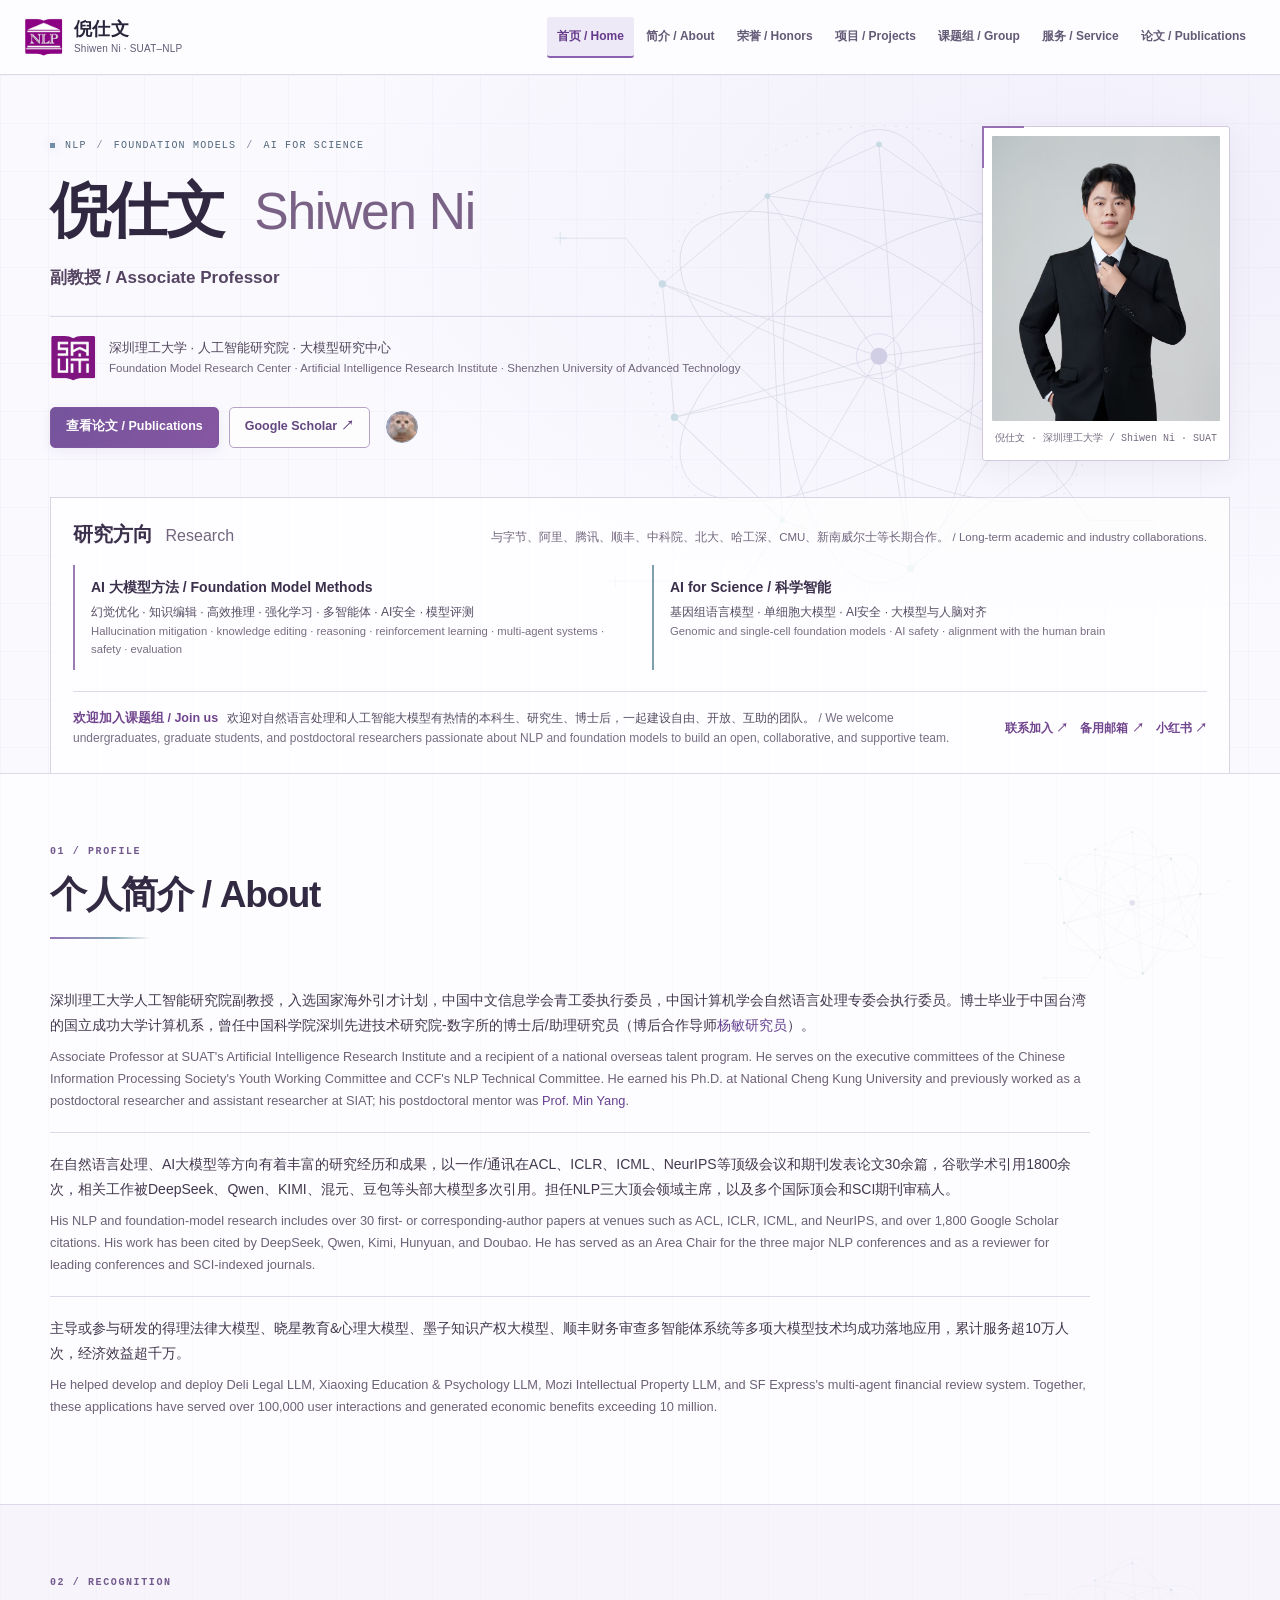
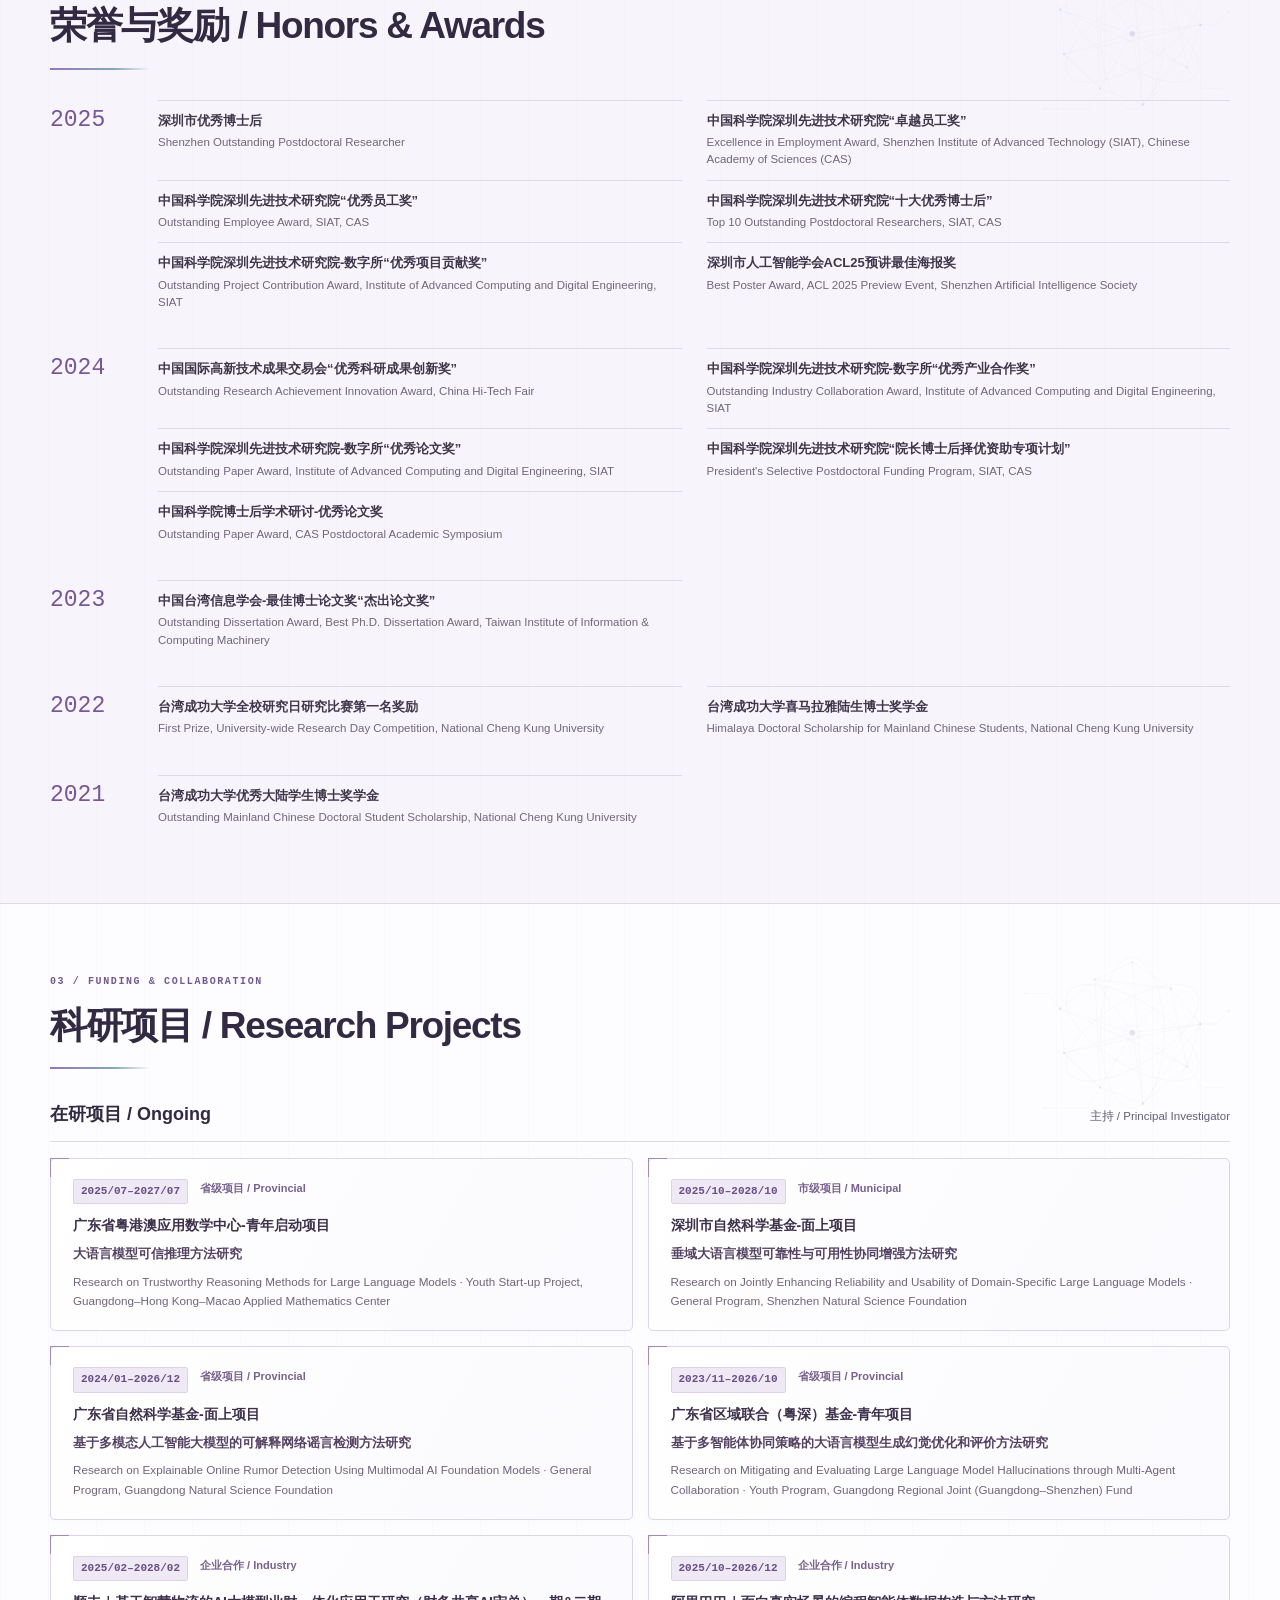
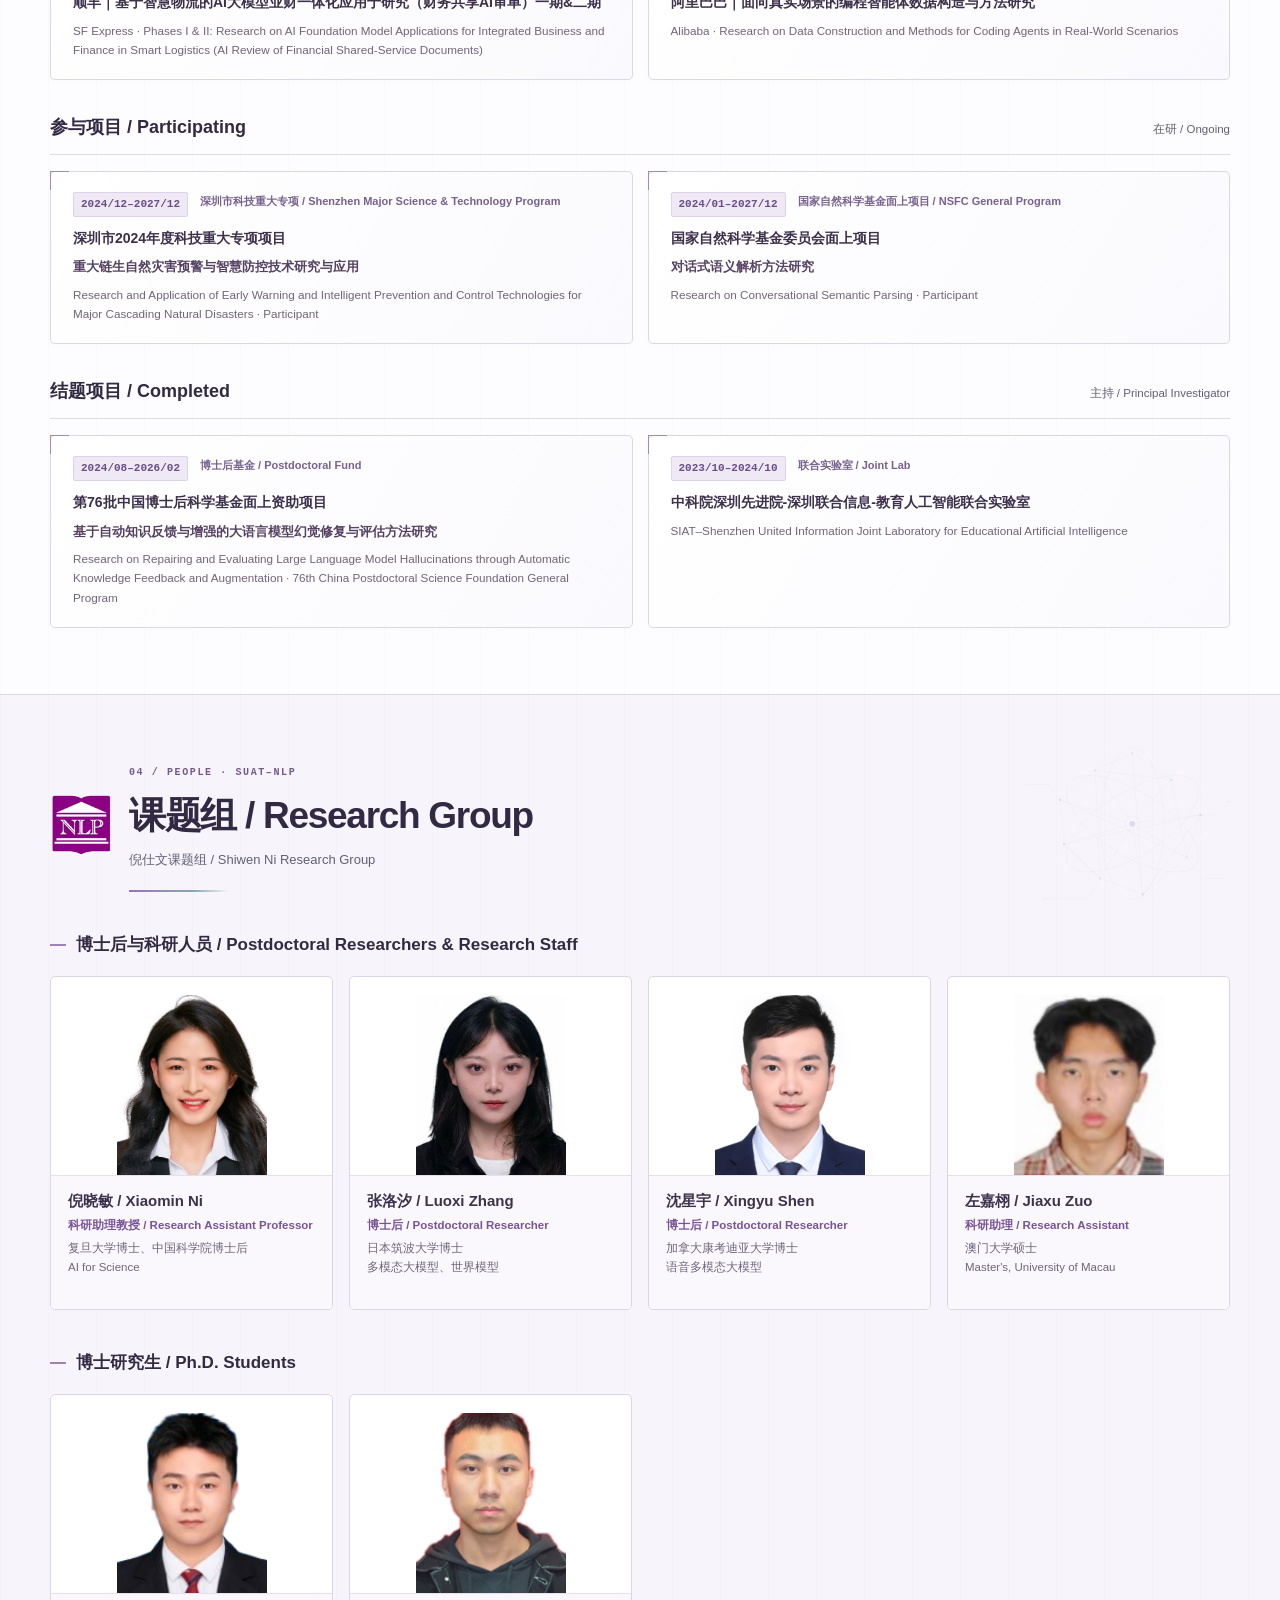
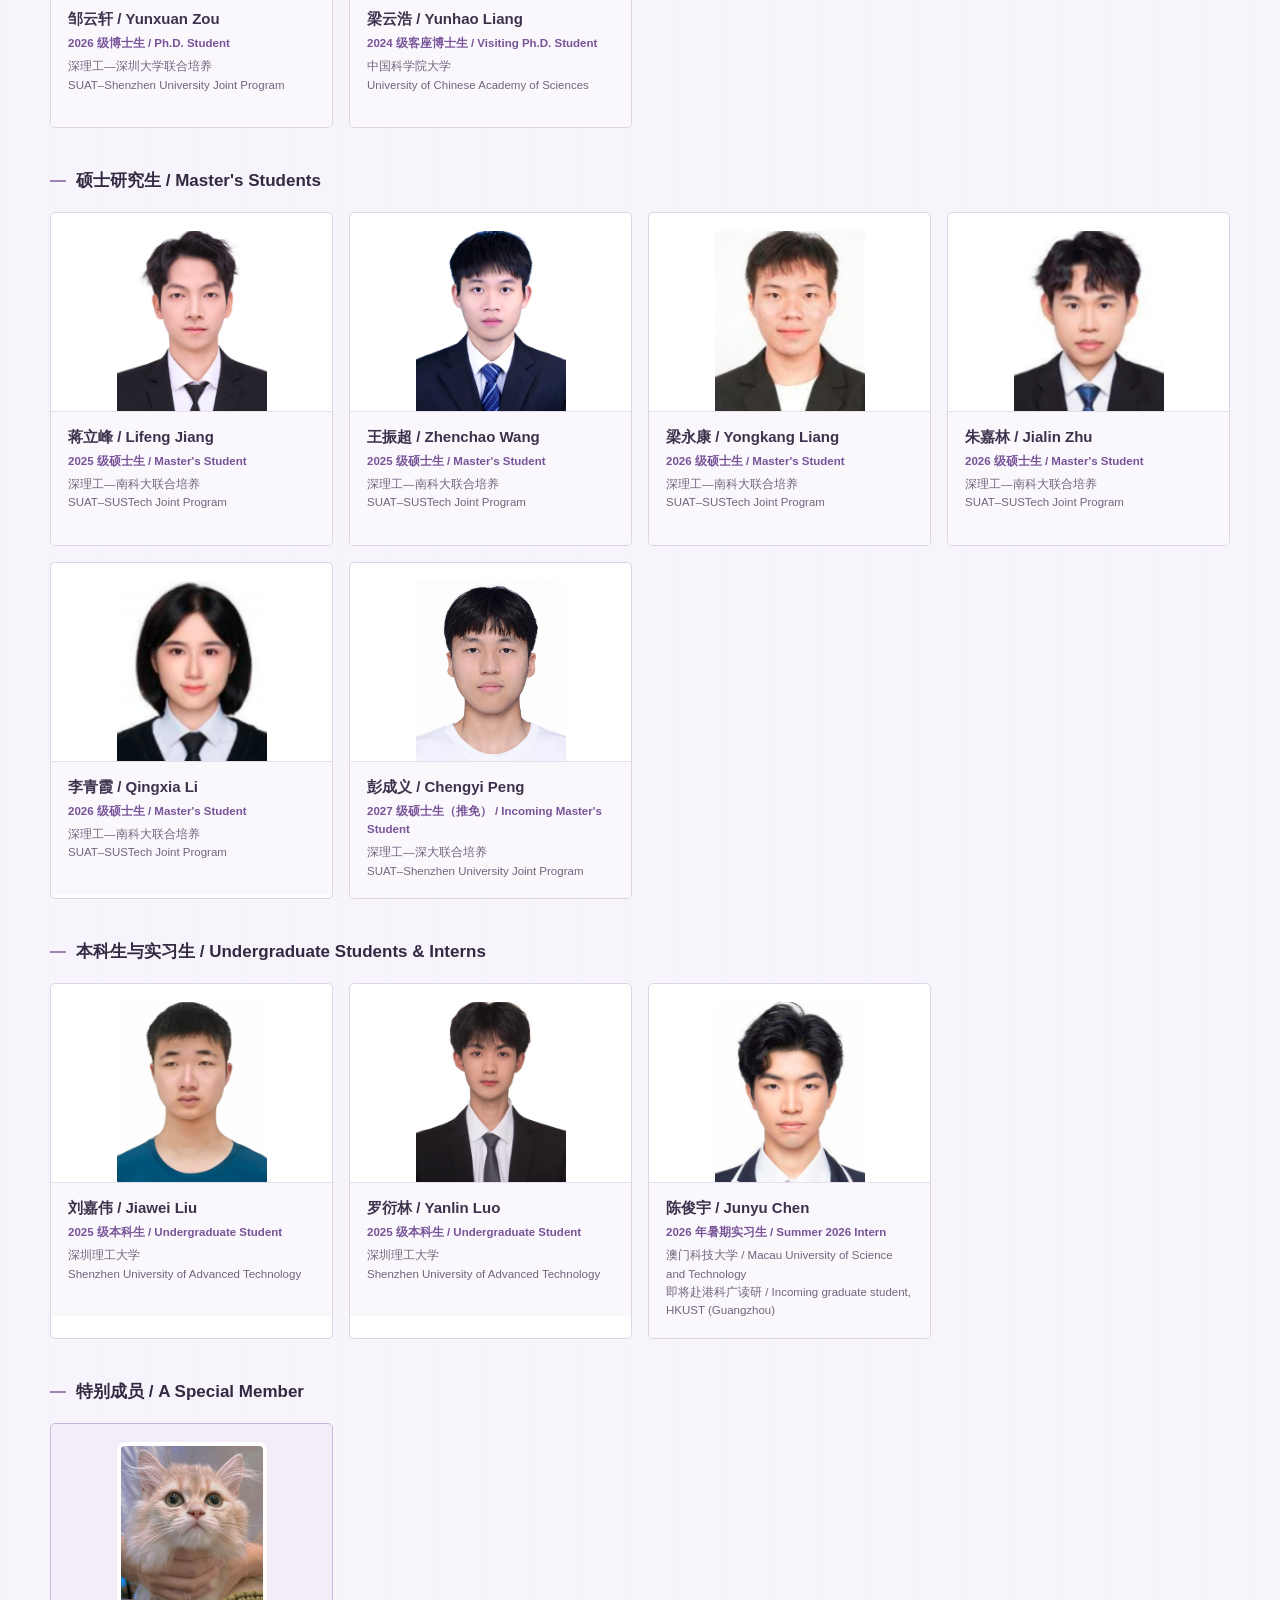
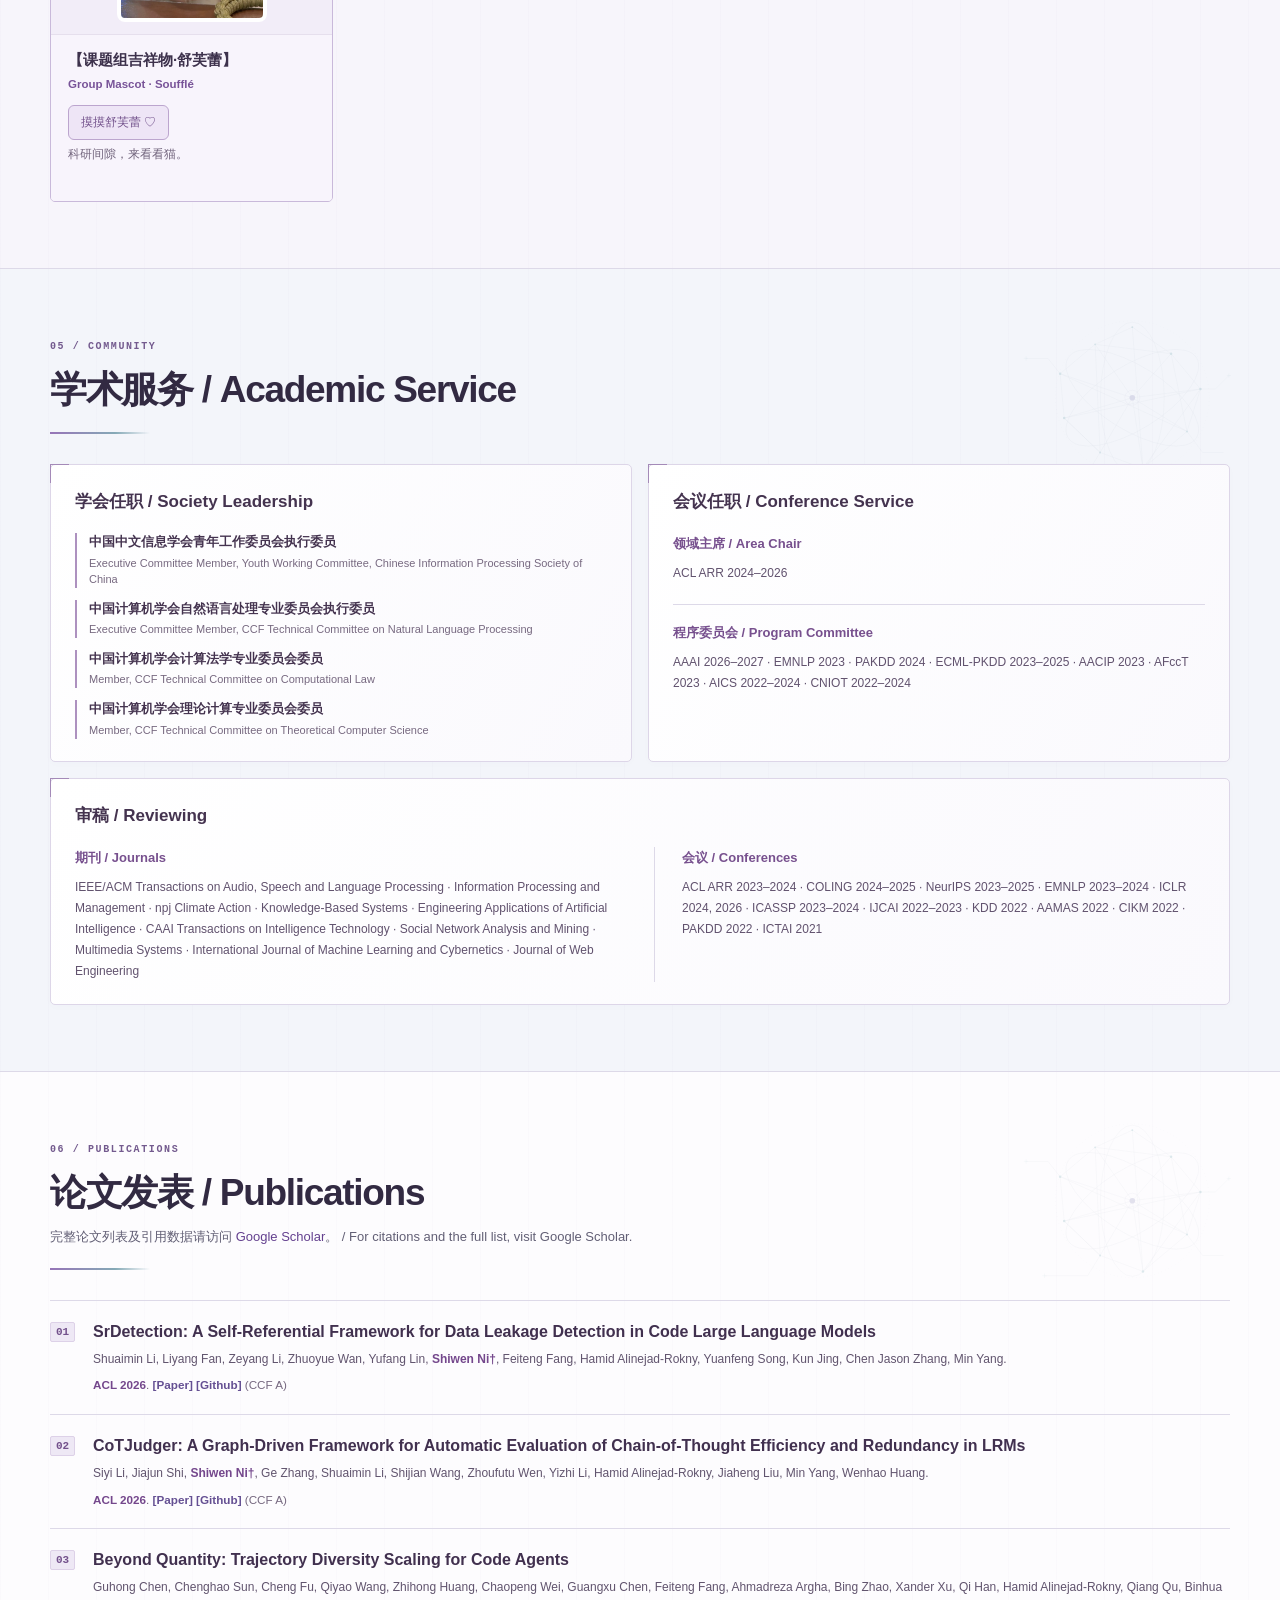
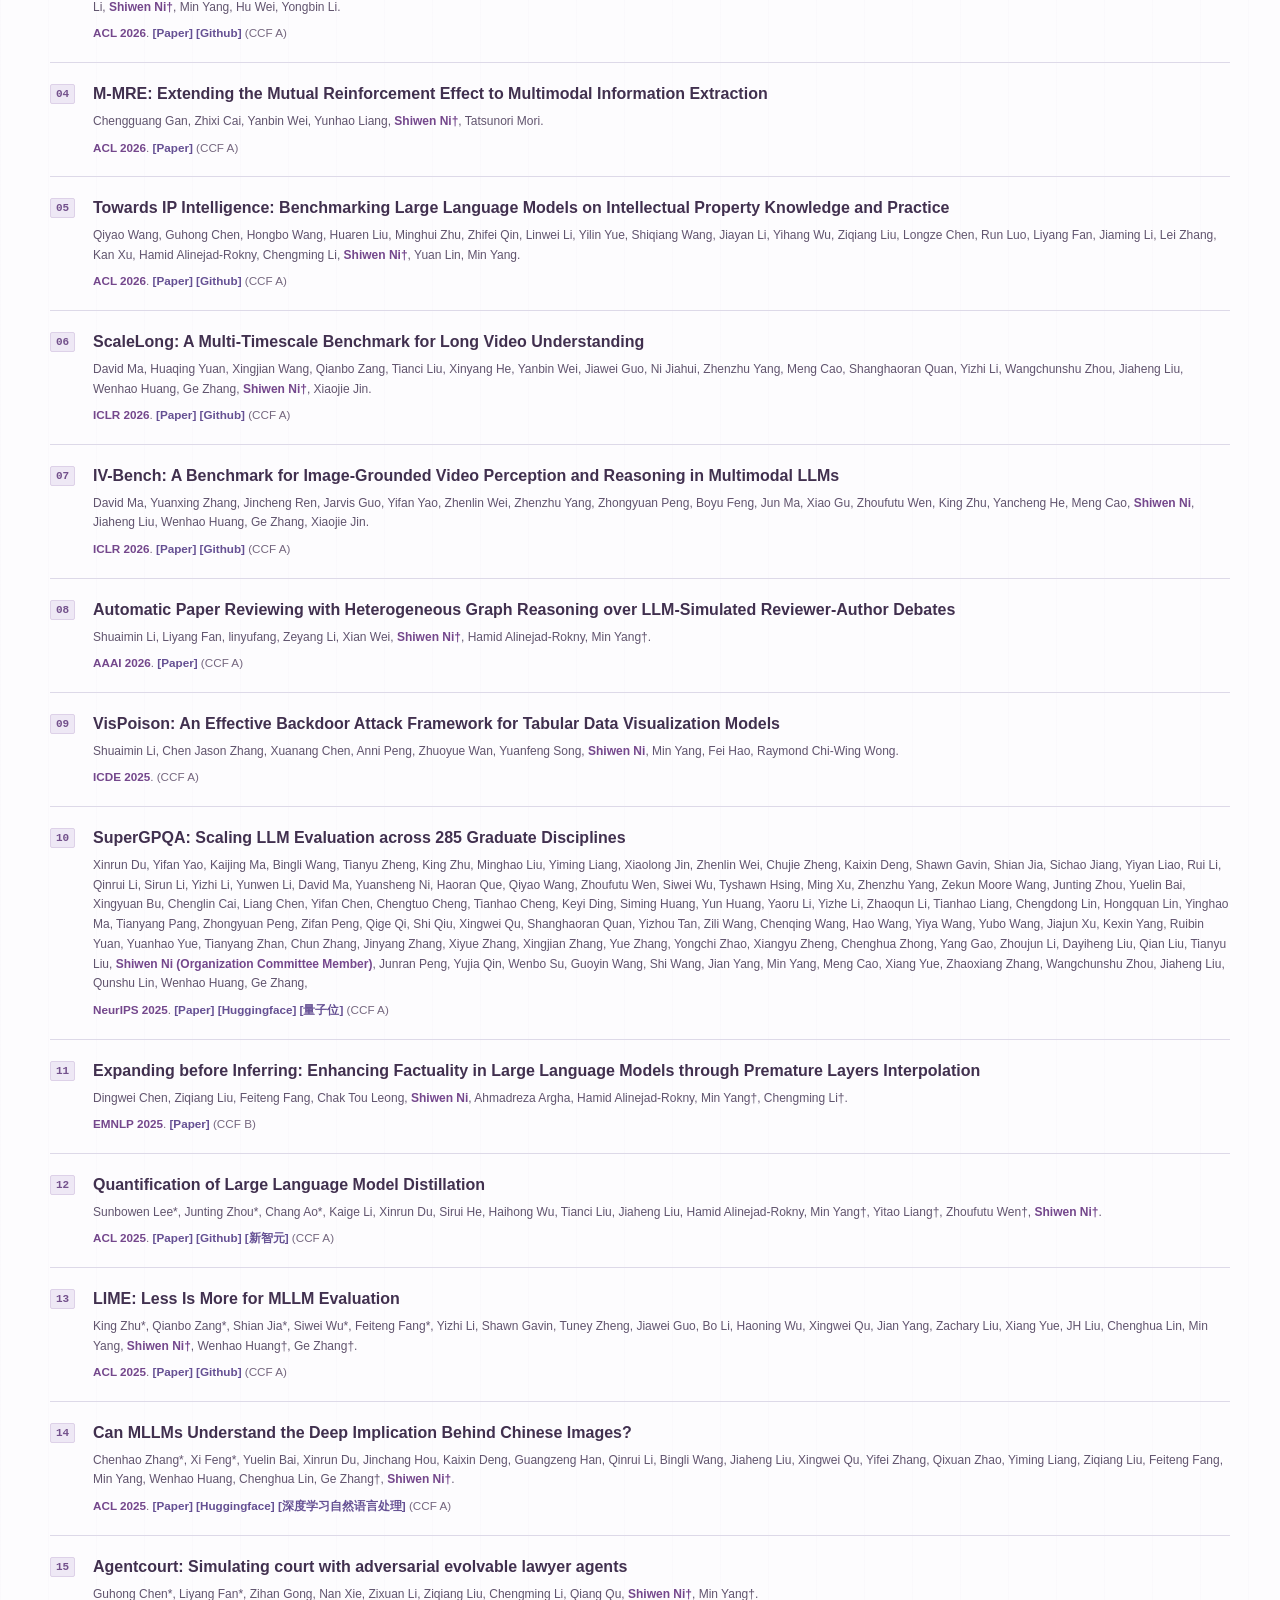
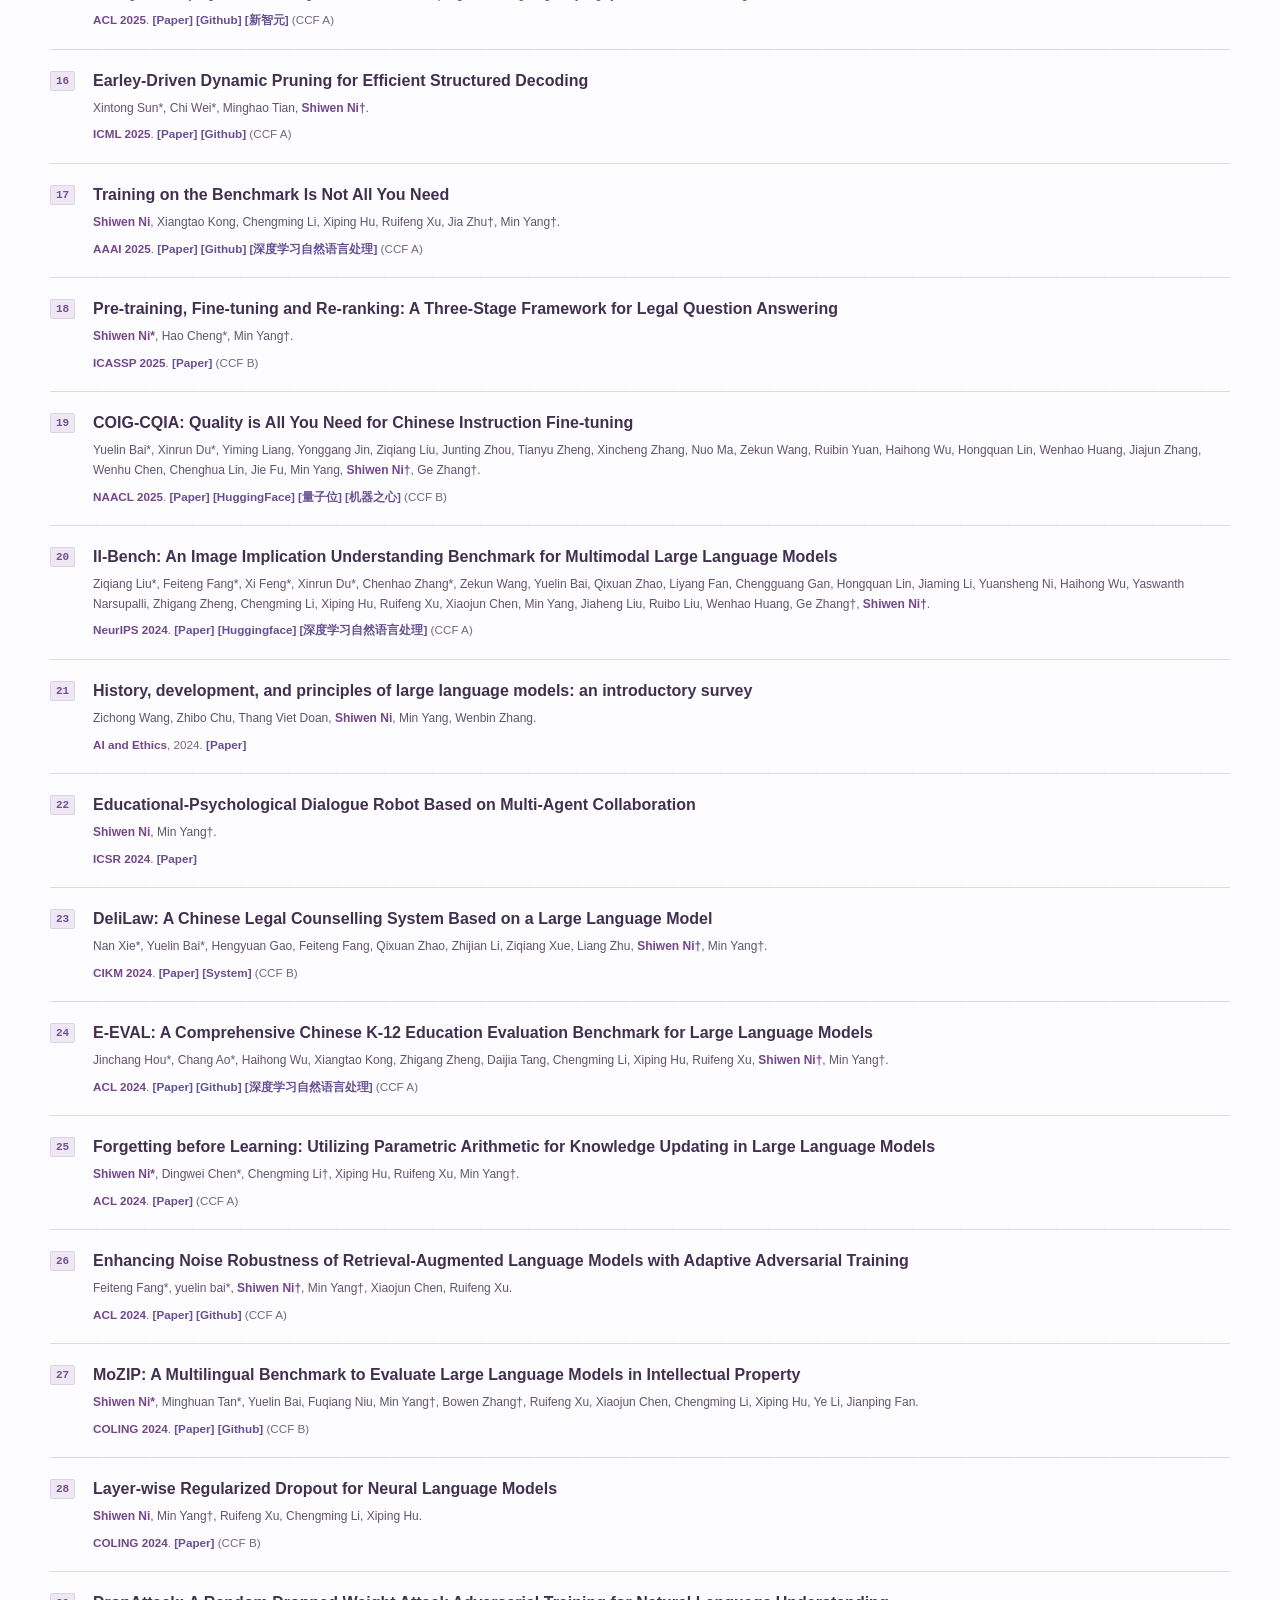
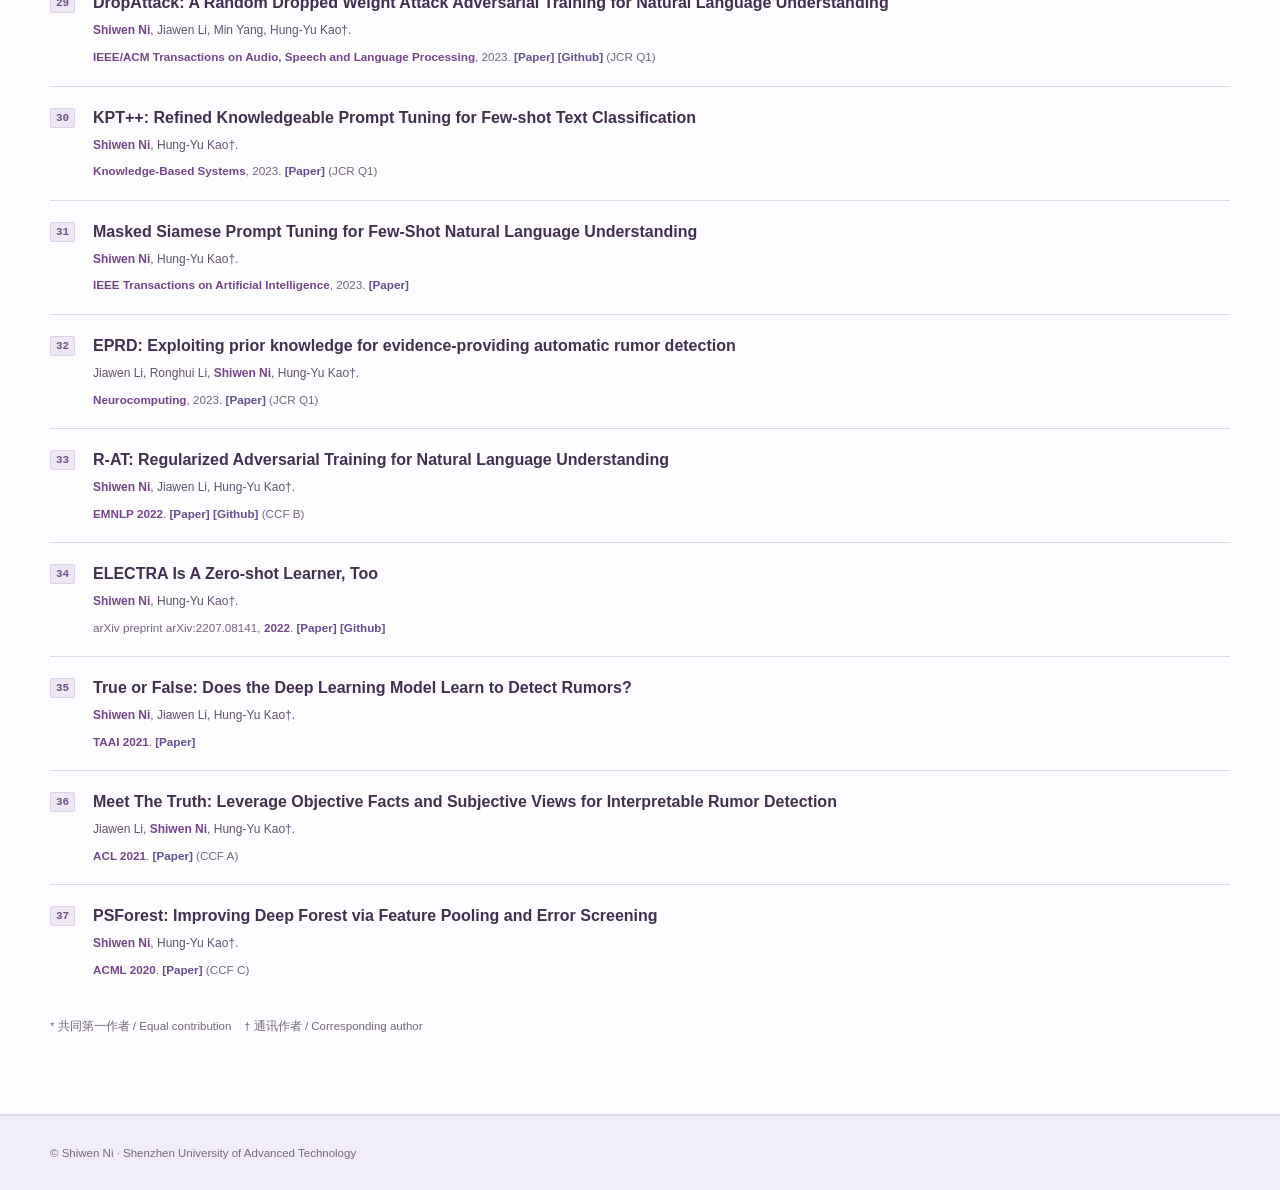
==== index.html @ 8508049c "Unify homepage with a light violet research theme and welcome postdocs" ====
<!DOCTYPE html>
<html lang="zh-CN">
<head>
  <meta charset="UTF-8">
  <meta name="viewport" content="width=device-width, initial-scale=1">
  <meta name="description" content="倪仕文｜深圳理工大学人工智能研究院副教授。Shiwen Ni, Associate Professor at the Artificial Intelligence Research Institute, Shenzhen University of Advanced Technology.">
  <meta name="keywords" content="Shiwen Ni, 倪仕文, SUAT-NLP, Natural Language Processing, Large Language Models, AI for Science">
  <meta name="author" content="Shiwen Ni">
  <title>倪仕文 Shiwen Ni · Academic Homepage</title>
  <link rel="icon" type="image/png" href="images/suat-nlp-logo.png">
  <meta name="theme-color" content="#0b1424">
  <link rel="stylesheet" href="site.css?v=20261008-cat-meow">
  <link rel="stylesheet" href="light-theme.css?v=20261008-light">
</head>
<body>
  <svg class="logo-clips" width="0" height="0" aria-hidden="true" focusable="false" xmlns="http://www.w3.org/2000/svg">
    <defs>
      <clipPath id="suat-mark-outline" clipPathUnits="objectBoundingBox"><path transform="scale(.002 .001984127)" d="M13 23Q13 6 31 5H160Q215 5 252 31Q288 5 342 5H474Q492 5 492 23V455Q492 473 474 473H343Q288 473 252 496Q215 473 162 473H31Q13 473 13 455Z"/></clipPath>
      <clipPath id="nlp-mark-outline" clipPathUnits="objectBoundingBox"><path transform="scale(.002590674 .002538071)" d="M11 26Q11 12 26 12H139Q171 12 194 28Q216 12 247 12H364Q378 12 378 26V353Q378 367 364 367H263Q222 370 194 385Q166 370 128 367H26Q12 367 12 353Z"/></clipPath>
    </defs>
  </svg>
  <header class="site-header">
    <div class="nav-shell">
      <a class="brand" href="#home" aria-label="倪仕文主页 / Shiwen Ni Home"><img class="brand-logo" src="images/suat-nlp-logo.png" alt="" width="40" height="40"><span class="brand-text"><strong>倪仕文</strong><small>Shiwen Ni · SUAT–NLP</small></span></a>
      <button class="menu-toggle" type="button" aria-controls="site-nav" aria-expanded="false" aria-label="打开导航菜单">☰</button>
      <nav class="site-nav" id="site-nav" aria-label="主导航 / Main navigation">
        <a href="#home">首页 / Home</a>
        <a href="#about">简介 / About</a>
        <a href="#honors">荣誉 / Honors</a>
        <a href="#projects">项目 / Projects</a>
        <a href="#group">课题组 / Group</a>
        <a href="#service">服务 / Service</a>
        <a href="#publication">论文 / Publications</a>
      </nav>
    </div>
  </header>

  <main>
    <section class="hero" id="home" aria-labelledby="hero-title">
      <div class="hero-inner">
        <div>
          <p class="hero-greeting" lang="en">NLP <span aria-hidden="true">/</span> FOUNDATION MODELS <span aria-hidden="true">/</span> AI FOR SCIENCE</p>
          <h1 id="hero-title">倪仕文 <span lang="en">Shiwen Ni</span></h1>
          <p class="hero-role">副教授 / Associate Professor</p>
          <div class="hero-affiliation"><img src="images/suat-logo.png" alt="深圳理工大学标识 / SUAT logo" width="46" height="46"><p><a href="https://www.suat-sz.edu.cn/" target="_blank" rel="noopener noreferrer">深圳理工大学</a> · <a href="https://airi.suat-sz.edu.cn/" target="_blank" rel="noopener noreferrer">人工智能研究院</a> · <a href="https://airi.suat-sz.edu.cn/yjzx/dmxyjzx.htm" target="_blank" rel="noopener noreferrer">大模型研究中心</a><br><span lang="en"><a href="https://airi.suat-sz.edu.cn/yjzx/dmxyjzx.htm" target="_blank" rel="noopener noreferrer">Foundation Model Research Center</a> · <a href="https://airi.suat-sz.edu.cn/" target="_blank" rel="noopener noreferrer">Artificial Intelligence Research Institute</a> · <a href="https://www.suat-sz.edu.cn/" target="_blank" rel="noopener noreferrer">Shenzhen University of Advanced Technology</a></span></p></div>
          <div class="hero-actions">
            <a class="button button-primary" href="#publication">查看论文 / Publications</a>
            <a class="button button-outline" href="https://scholar.google.com/citations?user=ln4hmCwAAAAJ&amp;hl=zh-CN&amp;oi=ao/">Google Scholar ↗</a>
            <button class="mascot-note" type="button" aria-label="舒芙蕾 / Soufflé"><img src="images/souffle-mascot.jpg" alt="" width="36" height="36"></button>
          </div>
        </div>
        <div class="portrait-wrap">
          <img src="images/02f5bfae704639ef2293adecfb6a831.jpg" alt="倪仕文 / Shiwen Ni" width="250" height="313">
          <span class="portrait-caption">倪仕文 · 深圳理工大学 / Shiwen Ni · SUAT</span>
        </div>
      </div>
      <div class="hero-overview">
        <div class="hero-overview-heading"><h2>研究方向 <span lang="en">Research</span></h2><p>与字节、阿里、腾讯、顺丰、中科院、北大、哈工深、CMU、新南威尔士等长期合作。<span lang="en"> / Long-term academic and industry collaborations.</span></p></div>
        <div class="hero-tracks">
          <div class="hero-track"><h3>AI 大模型方法 / Foundation Model Methods</h3><p lang="zh-CN">幻觉优化 · 知识编辑 · 高效推理 · 强化学习 · 多智能体 · AI安全 · 模型评测</p><p lang="en">Hallucination mitigation · knowledge editing · reasoning · reinforcement learning · multi-agent systems · safety · evaluation</p></div>
          <div class="hero-track"><h3>AI for Science / 科学智能</h3><p lang="zh-CN">基因组语言模型 · 单细胞大模型 · AI安全 · 大模型与人脑对齐</p><p lang="en">Genomic and single-cell foundation models · AI safety · alignment with the human brain</p></div>
        </div>
        <div class="hero-join"><p><strong>欢迎加入课题组 / Join us</strong>欢迎对自然语言处理和人工智能大模型有热情的本科生、研究生、博士后，一起建设自由、开放、互助的团队。<span lang="en"> / We welcome undergraduates, graduate students, and postdoctoral researchers passionate about NLP and foundation models to build an open, collaborative, and supportive team.</span></p><div><a href="mailto:nishiwen@suat-sz.edu.cn">联系加入 ↗</a><a href="mailto:sw.ni@siat.ac.cn">备用邮箱 ↗</a><a href="https://xhslink.cn/o/5E4QDMP56h1" target="_blank" rel="noopener noreferrer">小红书 ↗</a></div></div>
      </div>
    </section>

    <section class="content-section" id="about" aria-labelledby="about-title">
      <div class="container">
        <div class="section-heading"><span class="section-kicker">Profile</span><h2 id="about-title">个人简介 / About</h2></div>
        <div class="about-story">
          <div class="profile-pair">
            <p lang="zh-CN">深圳理工大学人工智能研究院副教授，入选国家海外引才计划，中国中文信息学会青工委执行委员，中国计算机学会自然语言处理专委会执行委员。博士毕业于中国台湾的国立成功大学计算机系，曾任中国科学院深圳先进技术研究院-数字所的博士后/助理研究员（博后合作导师<a href="https://minyang.me/" target="_blank" rel="noopener noreferrer">杨敏研究员</a>）。</p>
            <p lang="en">Associate Professor at SUAT's Artificial Intelligence Research Institute and a recipient of a national overseas talent program. He serves on the executive committees of the Chinese Information Processing Society's Youth Working Committee and CCF's NLP Technical Committee. He earned his Ph.D. at National Cheng Kung University and previously worked as a postdoctoral researcher and assistant researcher at SIAT; his postdoctoral mentor was <a href="https://minyang.me/" target="_blank" rel="noopener noreferrer">Prof. Min Yang</a>.</p>
          </div>
          <div class="profile-pair">
            <p lang="zh-CN">在自然语言处理、AI大模型等方向有着丰富的研究经历和成果，以一作/通讯在ACL、ICLR、ICML、NeurIPS等顶级会议和期刊发表论文30余篇，谷歌学术引用1800余次，相关工作被DeepSeek、Qwen、KIMI、混元、豆包等头部大模型多次引用。担任NLP三大顶会领域主席，以及多个国际顶会和SCI期刊审稿人。</p>
            <p lang="en">His NLP and foundation-model research includes over 30 first- or corresponding-author papers at venues such as ACL, ICLR, ICML, and NeurIPS, and over 1,800 Google Scholar citations. His work has been cited by DeepSeek, Qwen, Kimi, Hunyuan, and Doubao. He has served as an Area Chair for the three major NLP conferences and as a reviewer for leading conferences and SCI-indexed journals.</p>
          </div>
          <div class="profile-pair">
            <p lang="zh-CN">主导或参与研发的得理法律大模型、晓星教育&amp;心理大模型、墨子知识产权大模型、顺丰财务审查多智能体系统等多项大模型技术均成功落地应用，累计服务超10万人次，经济效益超千万。</p>
            <p lang="en">He helped develop and deploy Deli Legal LLM, Xiaoxing Education &amp; Psychology LLM, Mozi Intellectual Property LLM, and SF Express's multi-agent financial review system. Together, these applications have served over 100,000 user interactions and generated economic benefits exceeding 10 million.</p>
          </div>
        </div>
      </div>
    </section>

    <section class="content-section section-alt" id="honors" aria-labelledby="honors-title">
      <div class="container">
        <div class="section-heading"><span class="section-kicker">Recognition</span><h2 id="honors-title">荣誉与奖励 / Honors &amp; Awards</h2></div>
        <div class="honors-timeline">
          <div class="honor-year-group">
            <h3>2025</h3>
            <ul class="honor-list">
              <li><span lang="zh-CN">深圳市优秀博士后</span><small lang="en">Shenzhen Outstanding Postdoctoral Researcher</small></li>
              <li><span lang="zh-CN">中国科学院深圳先进技术研究院“卓越员工奖”</span><small lang="en">Excellence in Employment Award, Shenzhen Institute of Advanced Technology (SIAT), Chinese Academy of Sciences (CAS)</small></li>
              <li><span lang="zh-CN">中国科学院深圳先进技术研究院“优秀员工奖”</span><small lang="en">Outstanding Employee Award, SIAT, CAS</small></li>
              <li><span lang="zh-CN">中国科学院深圳先进技术研究院“十大优秀博士后”</span><small lang="en">Top 10 Outstanding Postdoctoral Researchers, SIAT, CAS</small></li>
              <li><span lang="zh-CN">中国科学院深圳先进技术研究院-数字所“优秀项目贡献奖”</span><small lang="en">Outstanding Project Contribution Award, Institute of Advanced Computing and Digital Engineering, SIAT</small></li>
              <li><span lang="zh-CN">深圳市人工智能学会ACL25预讲最佳海报奖</span><small lang="en">Best Poster Award, ACL 2025 Preview Event, Shenzhen Artificial Intelligence Society</small></li>
            </ul>
          </div>
          <div class="honor-year-group">
            <h3>2024</h3>
            <ul class="honor-list">
              <li><span lang="zh-CN">中国国际高新技术成果交易会“优秀科研成果创新奖”</span><small lang="en">Outstanding Research Achievement Innovation Award, China Hi-Tech Fair</small></li>
              <li><span lang="zh-CN">中国科学院深圳先进技术研究院-数字所“优秀产业合作奖”</span><small lang="en">Outstanding Industry Collaboration Award, Institute of Advanced Computing and Digital Engineering, SIAT</small></li>
              <li><span lang="zh-CN">中国科学院深圳先进技术研究院-数字所“优秀论文奖”</span><small lang="en">Outstanding Paper Award, Institute of Advanced Computing and Digital Engineering, SIAT</small></li>
              <li><span lang="zh-CN">中国科学院深圳先进技术研究院“院长博士后择优资助专项计划”</span><small lang="en">President's Selective Postdoctoral Funding Program, SIAT, CAS</small></li>
              <li><span lang="zh-CN">中国科学院博士后学术研讨-优秀论文奖</span><small lang="en">Outstanding Paper Award, CAS Postdoctoral Academic Symposium</small></li>
            </ul>
          </div>
          <div class="honor-year-group">
            <h3>2023</h3>
            <ul class="honor-list">
              <li><span lang="zh-CN">中国台湾信息学会-最佳博士论文奖“杰出论文奖”</span><small lang="en">Outstanding Dissertation Award, Best Ph.D. Dissertation Award, Taiwan Institute of Information &amp; Computing Machinery</small></li>
            </ul>
          </div>
          <div class="honor-year-group">
            <h3>2022</h3>
            <ul class="honor-list">
              <li><span lang="zh-CN">台湾成功大学全校研究日研究比赛第一名奖励</span><small lang="en">First Prize, University-wide Research Day Competition, National Cheng Kung University</small></li>
              <li><span lang="zh-CN">台湾成功大学喜马拉雅陆生博士奖学金</span><small lang="en">Himalaya Doctoral Scholarship for Mainland Chinese Students, National Cheng Kung University</small></li>
            </ul>
          </div>
          <div class="honor-year-group">
            <h3>2021</h3>
            <ul class="honor-list">
              <li><span lang="zh-CN">台湾成功大学优秀大陆学生博士奖学金</span><small lang="en">Outstanding Mainland Chinese Doctoral Student Scholarship, National Cheng Kung University</small></li>
            </ul>
          </div>
        </div>
      </div>
    </section>

    <section class="content-section" id="projects" aria-labelledby="projects-title">
      <div class="container">
        <div class="section-heading"><span class="section-kicker">Funding &amp; Collaboration</span><h2 id="projects-title">科研项目 / Research Projects</h2></div>
        <div class="project-heading"><h3>在研项目 / Ongoing</h3><span>主持 / Principal Investigator</span></div>
        <div class="project-grid">
          <article class="project-card"><div class="project-meta"><span>2025/07–2027/07</span><span>省级项目 / Provincial</span></div><h4 lang="zh-CN">广东省粤港澳应用数学中心-青年启动项目</h4><p class="project-title" lang="zh-CN">大语言模型可信推理方法研究</p><p lang="en">Research on Trustworthy Reasoning Methods for Large Language Models · Youth Start-up Project, Guangdong–Hong Kong–Macao Applied Mathematics Center</p></article>
          <article class="project-card"><div class="project-meta"><span>2025/10–2028/10</span><span>市级项目 / Municipal</span></div><h4 lang="zh-CN">深圳市自然科学基金-面上项目</h4><p class="project-title" lang="zh-CN">垂域大语言模型可靠性与可用性协同增强方法研究</p><p lang="en">Research on Jointly Enhancing Reliability and Usability of Domain-Specific Large Language Models · General Program, Shenzhen Natural Science Foundation</p></article>
          <article class="project-card"><div class="project-meta"><span>2024/01–2026/12</span><span>省级项目 / Provincial</span></div><h4 lang="zh-CN">广东省自然科学基金-面上项目</h4><p class="project-title" lang="zh-CN">基于多模态人工智能大模型的可解释网络谣言检测方法研究</p><p lang="en">Research on Explainable Online Rumor Detection Using Multimodal AI Foundation Models · General Program, Guangdong Natural Science Foundation</p></article>
          <article class="project-card"><div class="project-meta"><span>2023/11–2026/10</span><span>省级项目 / Provincial</span></div><h4 lang="zh-CN">广东省区域联合（粤深）基金-青年项目</h4><p class="project-title" lang="zh-CN">基于多智能体协同策略的大语言模型生成幻觉优化和评价方法研究</p><p lang="en">Research on Mitigating and Evaluating Large Language Model Hallucinations through Multi-Agent Collaboration · Youth Program, Guangdong Regional Joint (Guangdong–Shenzhen) Fund</p></article>
          <article class="project-card"><div class="project-meta"><span>2025/02–2028/02</span><span>企业合作 / Industry</span></div><h4 lang="zh-CN">顺丰｜基于智慧物流的AI大模型业财一体化应用于研究（财务共享AI审单）一期&amp;二期</h4><p lang="en">SF Express · Phases I &amp; II: Research on AI Foundation Model Applications for Integrated Business and Finance in Smart Logistics (AI Review of Financial Shared-Service Documents)</p></article>
          <article class="project-card"><div class="project-meta"><span>2025/10–2026/12</span><span>企业合作 / Industry</span></div><h4 lang="zh-CN">阿里巴巴｜面向真实场景的编程智能体数据构造与方法研究</h4><p lang="en">Alibaba · Research on Data Construction and Methods for Coding Agents in Real-World Scenarios</p></article>
        </div>
        <div class="project-heading"><h3>参与项目 / Participating</h3><span>在研 / Ongoing</span></div>
        <div class="project-grid">
          <article class="project-card"><div class="project-meta"><span>2024/12–2027/12</span><span>深圳市科技重大专项 / Shenzhen Major Science &amp; Technology Program</span></div><h4 lang="zh-CN">深圳市2024年度科技重大专项项目</h4><p class="project-title" lang="zh-CN">重大链生自然灾害预警与智慧防控技术研究与应用</p><p lang="en">Research and Application of Early Warning and Intelligent Prevention and Control Technologies for Major Cascading Natural Disasters · Participant</p></article>
          <article class="project-card"><div class="project-meta"><span>2024/01–2027/12</span><span>国家自然科学基金面上项目 / NSFC General Program</span></div><h4 lang="zh-CN">国家自然科学基金委员会面上项目</h4><p class="project-title" lang="zh-CN">对话式语义解析方法研究</p><p lang="en">Research on Conversational Semantic Parsing · Participant</p></article>
        </div>
        <div class="project-heading project-heading-completed"><h3>结题项目 / Completed</h3><span>主持 / Principal Investigator</span></div>
        <div class="project-grid">
          <article class="project-card"><div class="project-meta"><span>2024/08–2026/02</span><span>博士后基金 / Postdoctoral Fund</span></div><h4 lang="zh-CN">第76批中国博士后科学基金面上资助项目</h4><p class="project-title" lang="zh-CN">基于自动知识反馈与增强的大语言模型幻觉修复与评估方法研究</p><p lang="en">Research on Repairing and Evaluating Large Language Model Hallucinations through Automatic Knowledge Feedback and Augmentation · 76th China Postdoctoral Science Foundation General Program</p></article>
          <article class="project-card"><div class="project-meta"><span>2023/10–2024/10</span><span>联合实验室 / Joint Lab</span></div><h4 lang="zh-CN">中科院深圳先进院-深圳联合信息-教育人工智能联合实验室</h4><p lang="en">SIAT–Shenzhen United Information Joint Laboratory for Educational Artificial Intelligence</p></article>
        </div>
      </div>
    </section>

    <section class="content-section section-alt" id="group" aria-labelledby="group-title">
      <div class="container">
        <div class="group-heading"><img src="images/suat-nlp-logo.png" alt="倪仕文课题组标识 / SUAT–NLP logo" width="64" height="64"><div class="section-heading"><span class="section-kicker">People · SUAT–NLP</span><h2 id="group-title">课题组 / Research Group</h2><p>倪仕文课题组 / Shiwen Ni Research Group</p></div></div>

    <h3 class="group-subtitle">博士后与科研人员 / Postdoctoral Researchers &amp; Research Staff</h3>
    <div class="member-grid">
      <article class="member-card postdoc">
        <div class="member-photo" role="img" aria-label="倪晓敏" style="--photo-x:139px;--photo-y:3px;--photo-zoom:1.048951;"></div>
        <div class="member-info"><h3>倪晓敏 / Xiaomin Ni</h3><p class="member-role">科研助理教授 / Research Assistant Professor</p><p>复旦大学博士、中国科学院博士后<br>AI for Science</p></div>
      </article>
      <article class="member-card postdoc">
        <div class="member-photo" role="img" aria-label="张洛汐" style="--photo-x:531px;--photo-y:5px;--photo-zoom:1.048951;"></div>
        <div class="member-info"><h3>张洛汐 / Luoxi Zhang</h3><p class="member-role">博士后 / Postdoctoral Researcher</p><p>日本筑波大学博士<br>多模态大模型、世界模型</p></div>
      </article>
      <article class="member-card postdoc">
        <div class="member-photo" role="img" aria-label="沈星宇" style="--photo-x:902px;--photo-y:4px;--photo-zoom:1.006711;"></div>
        <div class="member-info"><h3>沈星宇 / Xingyu Shen</h3><p class="member-role">博士后 / Postdoctoral Researcher</p><p>加拿大康考迪亚大学博士<br>语音多模态大模型</p></div>
      </article>
      <article class="member-card postdoc">
        <div class="member-photo" role="img" aria-label="左嘉栩" style="--photo-x:1330px;--photo-y:12px;--photo-zoom:1.056338;"></div>
        <div class="member-info"><h3>左嘉栩 / Jiaxu Zuo</h3><p class="member-role">科研助理 / Research Assistant</p><p>澳门大学硕士<br>Master's, University of Macau</p></div>
      </article>
    </div>

    <h3 class="group-subtitle">博士研究生 / Ph.D. Students</h3>
    <div class="member-grid">
      <article class="member-card">
        <div class="member-photo" role="img" aria-label="邹云轩" style="--photo-x:1617px;--photo-y:34px;--photo-zoom:1.219512;"></div>
        <div class="member-info"><h3>邹云轩 / Yunxuan Zou</h3><p class="member-role">2026 级博士生 / Ph.D. Student</p><p>深理工—深圳大学联合培养<br>SUAT–Shenzhen University Joint Program</p></div>
      </article>
      <article class="member-card">
        <div class="member-photo" role="img" aria-label="梁云浩" style="--photo-x:1864px;--photo-y:34px;--photo-zoom:1.111111;"></div>
        <div class="member-info"><h3>梁云浩 / Yunhao Liang</h3><p class="member-role">2024 级客座博士生 / Visiting Ph.D. Student</p><p>中国科学院大学<br>University of Chinese Academy of Sciences</p></div>
      </article>
    </div>

    <h3 class="group-subtitle">硕士研究生 / Master's Students</h3>
    <div class="member-grid">
      <article class="member-card"><div class="member-photo" role="img" aria-label="蒋立峰" style="--photo-x:54px;--photo-y:446px;--photo-zoom:1.219512;"></div><div class="member-info"><h3>蒋立峰 / Lifeng Jiang</h3><p class="member-role">2025 级硕士生 / Master's Student</p><p>深理工—南科大联合培养<br>SUAT–SUSTech Joint Program</p></div></article>
      <article class="member-card"><div class="member-photo" role="img" aria-label="王振超" style="--photo-x:332px;--photo-y:446px;--photo-zoom:1.153846;"></div><div class="member-info"><h3>王振超 / Zhenchao Wang</h3><p class="member-role">2025 级硕士生 / Master's Student</p><p>深理工—南科大联合培养<br>SUAT–SUSTech Joint Program</p></div></article>
      <article class="member-card"><div class="member-photo" role="img" aria-label="梁永康" style="--photo-x:617px;--photo-y:432px;--photo-zoom:1.086957;"></div><div class="member-info"><h3>梁永康 / Yongkang Liang</h3><p class="member-role">2026 级硕士生 / Master's Student</p><p>深理工—南科大联合培养<br>SUAT–SUSTech Joint Program</p></div></article>
      <article class="member-card"><div class="member-photo" role="img" aria-label="朱嘉林" style="--photo-x:894px;--photo-y:439px;--photo-zoom:1.086957;"></div><div class="member-info"><h3>朱嘉林 / Jialin Zhu</h3><p class="member-role">2026 级硕士生 / Master's Student</p><p>深理工—南科大联合培养<br>SUAT–SUSTech Joint Program</p></div></article>
      <article class="member-card"><div class="member-photo" role="img" aria-label="李青霞" style="--photo-x:1188px;--photo-y:425px;--photo-zoom:1.119403;"></div><div class="member-info"><h3>李青霞 / Qingxia Li</h3><p class="member-role">2026 级硕士生 / Master's Student</p><p>深理工—南科大联合培养<br>SUAT–SUSTech Joint Program</p></div></article>
      <article class="member-card"><img class="member-photo member-photo-image" src="images/peng-chengyi-white.jpg" alt="彭成义 / Chengyi Peng" width="1030" height="1526"><div class="member-info"><h3>彭成义 / Chengyi Peng</h3><p class="member-role">2027 级硕士生（推免） / Incoming Master's Student</p><p>深理工—深大联合培养<br>SUAT–Shenzhen University Joint Program</p></div></article>
    </div>

    <h3 class="group-subtitle">本科生与实习生 / Undergraduate Students &amp; Interns</h3>
    <div class="member-grid">
      <article class="member-card"><div class="member-photo" role="img" aria-label="刘嘉伟" style="--photo-x:1446px;--photo-y:444px;--photo-zoom:1.190476;"></div><div class="member-info"><h3>刘嘉伟 / Jiawei Liu</h3><p class="member-role">2025 级本科生 / Undergraduate Student</p><p>深圳理工大学<br>Shenzhen University of Advanced Technology</p></div></article>
      <article class="member-card"><div class="member-photo" role="img" aria-label="罗衍林" style="--photo-x:1669px;--photo-y:440px;--photo-zoom:1.171875;"></div><div class="member-info"><h3>罗衍林 / Yanlin Luo</h3><p class="member-role">2025 级本科生 / Undergraduate Student</p><p>深圳理工大学<br>Shenzhen University of Advanced Technology</p></div></article>
      <article class="member-card"><div class="member-photo" role="img" aria-label="陈俊宇" style="--photo-x:1898px;--photo-y:441px;--photo-zoom:1.250000;"></div><div class="member-info"><h3>陈俊宇 / Junyu Chen</h3><p class="member-role">2026 年暑期实习生 / Summer 2026 Intern</p><p>澳门科技大学 / Macau University of Science and Technology<br>即将赴港科广读研 / Incoming graduate student, HKUST (Guangzhou)</p></div></article>
    </div>

    <h3 class="group-subtitle">特别成员 / A Special Member</h3>
    <div class="member-grid">
      <article class="member-card mascot-card" id="mascot"><img class="member-photo member-photo-image" src="images/souffle-mascot.jpg" alt="课题组吉祥物舒芙蕾，一只浅金色的猫" width="976" height="1266" loading="lazy" style="object-position: center 32%;"><div class="member-info"><h3>【课题组吉祥物·舒芙蕾】</h3><p class="member-role">Group Mascot · Soufflé</p><button class="pet-button" type="button" aria-label="摸摸舒芙蕾 / Pet Soufflé" hidden>摸摸舒芙蕾 ♡</button><p class="pet-reply" aria-live="polite" aria-atomic="true">科研间隙，来看看猫。</p></div></article>
    </div>
      </div>
    </section>

    <section class="content-section section-dark" id="service" aria-labelledby="service-title">
      <div class="container">
        <div class="section-heading"><span class="section-kicker">Community</span><h2 id="service-title">学术服务 / Academic Service</h2></div>
        <div class="service-top-grid">
          <article class="service-card" data-index="01">
            <h3>学会任职 / Society Leadership</h3>
            <ul class="society-list">
              <li><span lang="zh-CN">中国中文信息学会青年工作委员会执行委员</span><small lang="en">Executive Committee Member, Youth Working Committee, Chinese Information Processing Society of China</small></li>
              <li><span lang="zh-CN">中国计算机学会自然语言处理专业委员会执行委员</span><small lang="en">Executive Committee Member, CCF Technical Committee on Natural Language Processing</small></li>
              <li><span lang="zh-CN">中国计算机学会计算法学专业委员会委员</span><small lang="en">Member, CCF Technical Committee on Computational Law</small></li>
              <li><span lang="zh-CN">中国计算机学会理论计算专业委员会委员</span><small lang="en">Member, CCF Technical Committee on Theoretical Computer Science</small></li>
            </ul>
          </article>
          <article class="service-card" data-index="02">
            <h3>会议任职 / Conference Service</h3>
            <div class="service-role"><h4>领域主席 / Area Chair</h4><p>ACL ARR 2024–2026</p></div>
            <div class="service-role"><h4>程序委员会 / Program Committee</h4><p>AAAI 2026–2027 · EMNLP 2023 · PAKDD 2024 · ECML-PKDD 2023–2025 · AACIP 2023 · AFccT 2023 · AICS 2022–2024 · CNIOT 2022–2024</p></div>
          </article>
        </div>
        <article class="service-card service-review" data-index="03">
          <h3>审稿 / Reviewing</h3>
          <div class="service-review-grid">
            <div><h4>期刊 / Journals</h4><p>IEEE/ACM Transactions on Audio, Speech and Language Processing · Information Processing and Management · npj Climate Action · Knowledge-Based Systems · Engineering Applications of Artificial Intelligence · CAAI Transactions on Intelligence Technology · Social Network Analysis and Mining · Multimedia Systems · International Journal of Machine Learning and Cybernetics · Journal of Web Engineering</p></div>
            <div><h4>会议 / Conferences</h4><p>ACL ARR 2023–2024 · COLING 2024–2025 · NeurIPS 2023–2025 · EMNLP 2023–2024 · ICLR 2024, 2026 · ICASSP 2023–2024 · IJCAI 2022–2023 · KDD 2022 · AAMAS 2022 · CIKM 2022 · PAKDD 2022 · ICTAI 2021</p></div>
          </div>
        </article>
      </div>
    </section>

    <section class="content-section" id="publication" aria-labelledby="publication-title">
      <div class="container">
        <div class="section-heading"><span class="section-kicker">Publications</span><h2 id="publication-title">论文发表 / Publications</h2><p>完整论文列表及引用数据请访问 <a href="https://scholar.google.com/citations?user=ln4hmCwAAAAJ&amp;hl=zh-CN&amp;oi=ao/">Google Scholar</a>。 / For citations and the full list, visit Google Scholar.</p></div>
        <ol class="publication-list">



<li>
<p>
Shuaimin Li, Liyang Fan, Zeyang Li, Zhuoyue Wan, Yufang Lin, <strong>Shiwen Ni†</strong>, Feiteng Fang, Hamid Alinejad-Rokny, Yuanfeng Song, Kun Jing, Chen Jason Zhang, Min Yang. <span class="text-blue"><em>SrDetection: A Self-Referential Framework for Data Leakage Detection in Code Large Language Models</em></span>, <strong>ACL 2026</strong>. <a href="https://aclanthology.org/2026.findings-acl.252/">[Paper]</a> <a href="https://github.com/SMinL/SrDetectionCode">[Github]</a> (CCF A)
</p>
</li>
<li>
<p>
Siyi Li, Jiajun Shi, <strong>Shiwen Ni†</strong>, Ge Zhang, Shuaimin Li, Shijian Wang, Zhoufutu Wen, Yizhi Li, Hamid Alinejad-Rokny, Jiaheng Liu, Min Yang, Wenhao Huang. <span class="text-blue"><em>CoTJudger: A Graph-Driven Framework for Automatic Evaluation of Chain-of-Thought Efficiency and Redundancy in LRMs</em></span>, <strong>ACL 2026</strong>. <a href="https://aclanthology.org/2026.findings-acl.2077/">[Paper]</a> <a href="https://github.com/41ForOne/CoTJudger">[Github]</a> (CCF A)
</p>
</li>
<li>
<p>
Guhong Chen, Chenghao Sun, Cheng Fu, Qiyao Wang, Zhihong Huang, Chaopeng Wei, Guangxu Chen, Feiteng Fang, Ahmadreza Argha, Bing Zhao, Xander Xu, Qi Han, Hamid Alinejad-Rokny, Qiang Qu, Binhua Li, <strong>Shiwen Ni†</strong>, Min Yang, Hu Wei, Yongbin Li. <span class="text-blue"><em>Beyond Quantity: Trajectory Diversity Scaling for Code Agents</em></span>, <strong>ACL 2026</strong>. <a href="https://aclanthology.org/2026.findings-acl.768/">[Paper]</a> <a href="https://github.com/Eileen19200930/TDScaling">[Github]</a> (CCF A)
</p>
</li>		
<li>
<p>
Chengguang Gan, Zhixi Cai, Yanbin Wei, Yunhao Liang, <strong>Shiwen Ni†</strong>, Tatsunori Mori. <span class="text-blue"><em>M-MRE: Extending the Mutual Reinforcement Effect to Multimodal Information Extraction</em></span>, <strong>ACL 2026</strong>. <a href="https://arxiv.org/abs/2504.17353">[Paper]</a> (CCF A)
</p>
</li>
<li>
<p>
Qiyao Wang, Guhong Chen, Hongbo Wang, Huaren Liu, Minghui Zhu, Zhifei Qin, Linwei Li, Yilin Yue, Shiqiang Wang, Jiayan Li, Yihang Wu, Ziqiang Liu, Longze Chen, Run Luo, Liyang Fan, Jiaming Li, Lei Zhang, Kan Xu, Hamid Alinejad-Rokny, Chengming Li, <strong>Shiwen Ni†</strong>, Yuan Lin, Min Yang. <span class="text-blue"><em>Towards IP Intelligence: Benchmarking Large Language Models on Intellectual Property Knowledge and Practice</em></span>, <strong>ACL 2026</strong>. <a href="https://aclanthology.org/2026.findings-acl.1000/">[Paper]</a> <a href="https://github.com/IPBench/IPBench">[Github]</a> (CCF A)
</p>
</li>
<li>
<p>
David Ma, Huaqing Yuan, Xingjian Wang, Qianbo Zang, Tianci Liu, Xinyang He, Yanbin Wei, Jiawei Guo, Ni Jiahui, Zhenzhu Yang, Meng Cao, Shanghaoran Quan, Yizhi Li, Wangchunshu Zhou, Jiaheng Liu, Wenhao Huang, Ge Zhang, <strong>Shiwen Ni†</strong>, Xiaojie Jin. <span class="text-blue"><em>ScaleLong: A Multi-Timescale Benchmark for Long Video Understanding</em></span>, <strong>ICLR 2026</strong>. <a href="https://arxiv.org/abs/2505.23922">[Paper]</a> <a href="https://github.com/multimodal-art-projection/ScaleLong">[Github]</a> (CCF A)
</p>
</li>
<li>
<p>
David Ma, Yuanxing Zhang, Jincheng Ren, Jarvis Guo, Yifan Yao, Zhenlin Wei, Zhenzhu Yang, Zhongyuan Peng, Boyu Feng, Jun Ma, Xiao Gu, Zhoufutu Wen, King Zhu, Yancheng He, Meng Cao, <strong>Shiwen Ni</strong>, Jiaheng Liu, Wenhao Huang, Ge Zhang, Xiaojie Jin. <span class="text-blue"><em>IV-Bench: A Benchmark for Image-Grounded Video Perception and Reasoning in Multimodal LLMs</em></span>, <strong>ICLR 2026</strong>. <a href="https://arxiv.org/abs/2504.15415">[Paper]</a> <a href="https://github.com/multimodal-art-projection/IV-Bench">[Github]</a> (CCF A)
</p>
</li>
<li>
<p>
Shuaimin Li, Liyang Fan, linyufang, Zeyang Li, Xian Wei, <strong>Shiwen Ni†</strong>, Hamid Alinejad-Rokny, Min Yang†. <span class="text-blue"><em>Automatic Paper Reviewing with Heterogeneous Graph Reasoning over LLM-Simulated Reviewer-Author Debates</em></span>, <strong>AAAI 2026</strong>. <a href="https://arxiv.org/abs/2511.08317">[Paper]</a> (CCF A)
</p>
</li>
<li>
<p>
Shuaimin Li, Chen Jason Zhang, Xuanang  Chen, Anni  Peng, Zhuoyue  Wan, Yuanfeng Song, <strong>Shiwen Ni</strong>, Min Yang, Fei Hao, Raymond Chi-Wing Wong. <span class="text-blue"><em>VisPoison: An Effective Backdoor Attack Framework for Tabular Data Visualization Models</em></span>, <strong>ICDE 2025</strong>. (CCF A)
</p>
</li>
<li>
<p>
Xinrun Du, Yifan Yao, Kaijing Ma, Bingli Wang, Tianyu Zheng, King Zhu, Minghao Liu, Yiming Liang, Xiaolong Jin, Zhenlin Wei, Chujie Zheng, Kaixin Deng, Shawn Gavin, Shian Jia, Sichao Jiang, Yiyan Liao, Rui Li, Qinrui Li, Sirun Li, Yizhi Li, Yunwen Li, David Ma, Yuansheng Ni, Haoran Que, Qiyao Wang, Zhoufutu Wen, Siwei Wu, Tyshawn Hsing, Ming Xu, Zhenzhu Yang, Zekun Moore Wang, Junting Zhou, Yuelin Bai, Xingyuan Bu, Chenglin Cai, Liang Chen, Yifan Chen, Chengtuo Cheng, Tianhao Cheng, Keyi Ding, Siming Huang, Yun Huang, Yaoru Li, Yizhe Li, Zhaoqun Li, Tianhao Liang, Chengdong Lin, Hongquan Lin, Yinghao Ma, Tianyang Pang, Zhongyuan Peng, Zifan Peng, Qige Qi, Shi Qiu, Xingwei Qu, Shanghaoran Quan, Yizhou Tan, Zili Wang, Chenqing Wang, Hao Wang, Yiya Wang, Yubo Wang, Jiajun Xu, Kexin Yang, Ruibin Yuan, Yuanhao Yue, Tianyang Zhan, Chun Zhang, Jinyang Zhang, Xiyue Zhang, Xingjian Zhang, Yue Zhang, Yongchi Zhao, Xiangyu Zheng, Chenghua Zhong, Yang Gao, Zhoujun Li, Dayiheng Liu, Qian Liu, Tianyu Liu, <strong>Shiwen Ni (Organization Committee Member)</strong>, Junran Peng, Yujia Qin, Wenbo Su, Guoyin Wang, Shi Wang, Jian Yang, Min Yang, Meng Cao, Xiang Yue, Zhaoxiang Zhang, Wangchunshu Zhou, Jiaheng Liu, Qunshu Lin, Wenhao Huang, Ge Zhang, <span class="text-blue"><em>SuperGPQA: Scaling LLM Evaluation across 285 Graduate Disciplines</em></span>, <strong>NeurIPS 2025</strong>. <a href="https://arxiv.org/pdf/2502.14739">[Paper]</a> <a href="https://huggingface.co/datasets/m-a-p/SuperGPQA">[Huggingface]</a> <a href="https://mp.weixin.qq.com/s/3pBXCpUUdCW9LjXyY8RM5g">[量子位]</a> (CCF A)
</p>
</li>
<li>
<p>
Dingwei Chen, Ziqiang Liu, Feiteng Fang, Chak Tou Leong, <strong>Shiwen Ni</strong>, Ahmadreza Argha, Hamid Alinejad-Rokny, Min Yang†, Chengming Li†. <span class="text-blue"><em>Expanding before Inferring: Enhancing Factuality in Large Language Models through Premature Layers Interpolation</em></span>, <strong>EMNLP 2025</strong>. <a href="https://arxiv.org/pdf/2506.02973">[Paper]</a> (CCF B)
</p>
</li>
<li>
<p>
Sunbowen Lee*, Junting Zhou*, Chang Ao*, Kaige Li, Xinrun Du, Sirui He, Haihong Wu, Tianci Liu, Jiaheng Liu, Hamid Alinejad-Rokny, Min Yang†, Yitao Liang†, Zhoufutu Wen†, <strong>Shiwen Ni†</strong>. <span class="text-blue"><em>Quantification of Large Language Model Distillation</em></span>, <strong>ACL 2025</strong>. <a href="https://arxiv.org/pdf/2501.12619">[Paper]</a> <a href="https://github.com/Aegis1863/LLMs-Distillation-Quantification">[Github]</a> <a href="https://mp.weixin.qq.com/s/7qNy9bdu2PmkskrCghQgog">[新智元]</a> (CCF A)
</p>
</li>
<li>
<p>
King Zhu*, Qianbo Zang*, Shian Jia*, Siwei Wu*, Feiteng Fang*, Yizhi Li, Shawn Gavin, Tuney Zheng, Jiawei Guo, Bo Li, Haoning Wu, Xingwei Qu, Jian Yang, Zachary Liu, Xiang Yue, JH Liu, Chenghua Lin, Min Yang, <strong>Shiwen Ni†</strong>, Wenhao Huang†, Ge Zhang†. <span class="text-blue"><em>LIME: Less Is More for MLLM Evaluation</em></span>, <strong>ACL 2025</strong>. <a href="https://arxiv.org/pdf/2409.06851">[Paper]</a> <a href="https://github.com/kangreen0210/LIME">[Github]</a> (CCF A)
</p>
</li>
<li>
<p>
Chenhao Zhang*, Xi Feng*, Yuelin Bai, Xinrun Du, Jinchang Hou, Kaixin Deng, Guangzeng Han, Qinrui Li, Bingli Wang, Jiaheng Liu, Xingwei Qu, Yifei Zhang, Qixuan Zhao, Yiming Liang, Ziqiang Liu, Feiteng Fang, Min Yang, Wenhao Huang, Chenghua Lin, Ge Zhang†, <strong>Shiwen Ni†</strong>. <span class="text-blue"><em>Can MLLMs Understand the Deep Implication Behind Chinese Images?</em></span>, <strong>ACL 2025</strong>. <a href="https://arxiv.org/pdf/2410.13854">[Paper]</a> <a href="https://huggingface.co/datasets/m-a-p/CII-Bench">[Huggingface]</a> <a href="https://mp.weixin.qq.com/s/yDYWwofA-nqdX1AOqYchOA">[深度学习自然语言处理]</a> (CCF A)
</p>
</li>
<li>
<p>
Guhong Chen*, Liyang Fan*, Zihan Gong, Nan Xie, Zixuan Li, Ziqiang Liu, Chengming Li, Qiang Qu, <strong>Shiwen Ni†</strong>, Min Yang†. <span class="text-blue"><em>Agentcourt: Simulating court with adversarial evolvable lawyer agents</em></span>, <strong>ACL 2025</strong>. <a href="https://arxiv.org/pdf/2408.08089">[Paper]</a> <a href="https://github.com/relic-yuexi/AgentCourt">[Github]</a> <a href="https://mp.weixin.qq.com/s/6ddzWrCsG3UoGuCVxuRCVw">[新智元]</a> (CCF A)
</p>
</li>
<li>
<p>
Xintong Sun*, Chi Wei*, Minghao Tian, <strong>Shiwen Ni†</strong>. <span class="text-blue"><em>Earley-Driven Dynamic Pruning for Efficient Structured Decoding</em></span>, <strong>ICML 2025</strong>. <a href="https://arxiv.org/pdf/2506.01151">[Paper]</a> <a href="https://github.com/Dan-wanna-M/formatron">[Github]</a> (CCF A)
</p>
</li>
<li>
<p>
<strong>Shiwen Ni</strong>, Xiangtao Kong, Chengming Li, Xiping Hu, Ruifeng Xu, Jia Zhu†, Min Yang†. <span class="text-blue"><em>Training on the Benchmark Is Not All You Need</em></span>, <strong>AAAI 2025</strong>. <a href="https://ojs.aaai.org/index.php/AAAI/article/view/34678/36833">[Paper]</a> <a href="https://github.com/nishiwen1214/Benchmark-leakage-detection">[Github]</a> <a href="https://mp.weixin.qq.com/s/H6FtqLafqtz5rgnJaLbqMg">[深度学习自然语言处理]</a> (CCF A)
</p>
</li>
<li>
<p>
<strong>Shiwen Ni*</strong>, Hao Cheng*, Min Yang†. <span class="text-blue"><em>Pre-training, Fine-tuning and Re-ranking: A Three-Stage Framework for Legal Question Answering</em></span>, <strong>ICASSP 2025</strong>. <a href="https://ieeexplore.ieee.org/abstract/document/10890476">[Paper]</a> (CCF B)
</p>
</li>
<li>
<p>
Yuelin Bai*, Xinrun Du*, Yiming Liang, Yonggang Jin, Ziqiang Liu, Junting Zhou, Tianyu Zheng, Xincheng Zhang, Nuo Ma, Zekun Wang, Ruibin Yuan, Haihong Wu, Hongquan Lin, Wenhao Huang, Jiajun Zhang, Wenhu Chen, Chenghua Lin, Jie Fu, Min Yang, <strong>Shiwen Ni†</strong>, Ge Zhang†. <span class="text-blue"><em>COIG-CQIA: Quality is All You Need for Chinese Instruction Fine-tuning</em></span>, <strong>NAACL 2025</strong>. <a href="https://arxiv.org/pdf/2403.18058">[Paper]</a> <a href="https://huggingface.co/datasets/m-a-p/COIG-CQIA">[HuggingFace]</a> <a href="https://mp.weixin.qq.com/s/iq5lGyh9Y5P7NXLUS3-giA">[量子位]</a> <a href="https://mp.weixin.qq.com/s/iq5lGyh9Y5P7NXLUS3-giA">[机器之心]</a> (CCF B)
</p>
</li>
<li>
<p>
Ziqiang Liu*, Feiteng Fang*, Xi Feng*, Xinrun Du*, Chenhao Zhang*, Zekun Wang, Yuelin Bai, Qixuan Zhao, Liyang Fan, Chengguang Gan, Hongquan Lin, Jiaming Li, Yuansheng Ni, Haihong Wu, Yaswanth Narsupalli, Zhigang Zheng, Chengming Li, Xiping Hu, Ruifeng Xu, Xiaojun Chen, Min Yang, Jiaheng Liu, Ruibo Liu, Wenhao Huang, Ge Zhang†, <strong>Shiwen Ni†</strong>. <span class="text-blue"><em>II-Bench: An Image Implication Understanding Benchmark for Multimodal Large Language Models</em></span>, <strong>NeurIPS 2024</strong>. <a href="https://proceedings.neurips.cc/paper_files/paper/2024/file/52764eb83bf0a0bd32766ce5c01612e5-Paper-Datasets_and_Benchmarks_Track.pdf">[Paper]</a> <a href="https://huggingface.co/datasets/map/II-Bench">[Huggingface]</a> <a href="https://mp.weixin.qq.com/s/U-FEZFhoxnbpqGSGFjS5vQ">[深度学习自然语言处理]</a> (CCF A)
</p>
</li>	
<li>
<p>
Zichong Wang, Zhibo Chu, Thang Viet Doan, <strong>Shiwen Ni</strong>, Min Yang, Wenbin Zhang. <span class="text-blue"><em>History, development, and principles of large language models: an introductory survey</em></span>, <strong>AI and Ethics</strong>, 2024. <a href="https://link.springer.com/article/10.1007/s43681-024-00583-7">[Paper]</a>
</p>
</li>	
<li>
<p>
<strong>Shiwen Ni</strong>, Min Yang†. <span class="text-blue"><em>Educational-Psychological Dialogue Robot Based on Multi-Agent Collaboration</em></span>, <strong>ICSR 2024</strong>. <a href="https://link.springer.com/chapter/10.1007/978-981-96-1151-5_12">[Paper]</a>
</p>
</li>
<li>
<p>
Nan Xie*, Yuelin Bai*, Hengyuan Gao, Feiteng Fang, Qixuan Zhao, Zhijian Li, Ziqiang Xue, Liang Zhu, <strong>Shiwen Ni†</strong>, Min Yang†. <span class="text-blue"><em>DeliLaw: A Chinese Legal Counselling System Based on a Large Language Model</em></span>, <strong>CIKM 2024</strong>. <a href="https://dl.acm.org/doi/pdf/10.1145/3627673.3679219">[Paper]</a> <a href="https://www.delilegal.com/ai">[System]</a> (CCF B)
</p>
</li>
<li>
<p>
Jinchang Hou*, Chang Ao*, Haihong Wu, Xiangtao Kong, Zhigang Zheng, Daijia Tang, Chengming Li, Xiping Hu, Ruifeng Xu, <strong>Shiwen Ni†</strong>, Min Yang†. <span class="text-blue"><em>E-EVAL: A Comprehensive Chinese K-12 Education Evaluation Benchmark for Large Language Models</em></span>, <strong>ACL 2024</strong>. <a href="https://aclanthology.org/2024.findings-acl.462.pdf">[Paper]</a> <a href="https://github.com/AI-EDU-LAB/E-EVAL">[Github]</a> <a href="https://mp.weixin.qq.com/s/R9r-nTnK5-95VWNb4eWdGQ">[深度学习自然语言处理]</a> (CCF A)
</p>
</li>	
<li>
<p>
<strong>Shiwen Ni*</strong>, Dingwei Chen*, Chengming Li†, Xiping Hu, Ruifeng Xu, Min Yang†. <span class="text-blue"><em>Forgetting before Learning: Utilizing Parametric Arithmetic for Knowledge Updating in Large Language Models</em></span>, <strong>ACL 2024</strong>. <a href="https://aclanthology.org/2024.acl-long.310.pdf">[Paper]</a> (CCF A)
</p>
</li>
<li>
<p>
Feiteng Fang*, yuelin bai*, <strong>Shiwen Ni†</strong>, Min Yang†, Xiaojun Chen, Ruifeng Xu. <span class="text-blue"><em>Enhancing Noise Robustness of Retrieval-Augmented Language Models with Adaptive Adversarial Training</em></span>, <strong>ACL 2024</strong>. <a href="https://aclanthology.org/2024.acl-long.540.pdf">[Paper]</a> <a href="https://github.com/calubkk/RAAT">[Github]</a> (CCF A)
</p>
</li>	
<li>
<p>
<strong>Shiwen Ni*</strong>, Minghuan Tan*, Yuelin Bai, Fuqiang Niu, Min Yang†, Bowen Zhang†, Ruifeng Xu, Xiaojun Chen, Chengming Li, Xiping Hu, Ye Li, Jianping Fan. <span class="text-blue"><em>MoZIP: A Multilingual Benchmark to Evaluate Large Language Models in Intellectual Property</em></span>, <strong>COLING 2024</strong>. <a href="https://aclanthology.org/2024.lrec-main.1018.pdf">[Paper]</a> <a href="https://github.com/AI-for-Science/MoZi">[Github]</a> (CCF B)
</p>
</li>	
<li>
<p>
<strong>Shiwen Ni</strong>, Min Yang†, Ruifeng Xu, Chengming Li, Xiping Hu. <span class="text-blue"><em>Layer-wise Regularized Dropout for Neural Language Models</em></span>, <strong>COLING 2024</strong>. <a href="https://aclanthology.org/2024.lrec-main.891.pdf">[Paper]</a> (CCF B)
</p>
</li>	    
<li>
<p>
<strong>Shiwen Ni</strong>, Jiawen Li, Min Yang, Hung-Yu Kao†. <span class="text-blue"><em>DropAttack: A Random Dropped Weight Attack Adversarial Training for Natural Language Understanding</em></span>, <strong>IEEE/ACM Transactions on Audio, Speech and Language Processing</strong>, 2023. <a href="https://ieeexplore.ieee.org/abstract/document/10310112">[Paper]</a> <a href="https://github.com/nishiwen1214/DropAttack">[Github]</a> (JCR Q1)
</p>
</li>
<li>
<p>
<strong>Shiwen Ni</strong>, Hung-Yu Kao†. <span class="text-blue"><em>KPT++: Refined Knowledgeable Prompt Tuning for Few-shot Text Classification</em></span>, <strong>Knowledge-Based Systems</strong>, 2023. <a href="https://www.sciencedirect.com/science/article/abs/pii/S0950705123003970">[Paper]</a> (JCR Q1)
</p>
</li>
<li>
<p>							    
<strong>Shiwen Ni</strong>, Hung-Yu Kao†. <span class="text-blue"><em>Masked Siamese Prompt Tuning for Few-Shot Natural Language Understanding</em></span>. <strong>IEEE Transactions on Artificial Intelligence</strong>, 2023. <a href="https://ieeexplore.ieee.org/abstract/document/10123028">[Paper]</a>
</p>
</li>
<li>
<p>							    
Jiawen Li, Ronghui Li, <strong>Shiwen Ni</strong>, Hung-Yu Kao†. <span class="text-blue"><em>EPRD: Exploiting prior knowledge for evidence-providing automatic rumor detection</em></span>, <strong>Neurocomputing</strong>, 2023. <a href="https://www.sciencedirect.com/science/article/abs/pii/S0925231223010585">[Paper]</a> (JCR Q1)
</p>
</li>
<li>
<p>
<strong>Shiwen Ni</strong>, Jiawen Li, Hung-Yu Kao†. <span class="text-blue"><em>R-AT: Regularized Adversarial Training for Natural Language Understanding</em></span>, <strong>EMNLP 2022</strong>. <a href="https://aclanthology.org/2022.findings-emnlp.480.pdf">[Paper]</a> <a href="https://github.com/nishiwen1214/R-AT">[Github]</a> (CCF B)
</p>
</li>
<li>
<p>
<strong>Shiwen Ni</strong>, Hung-Yu Kao†. <span class="text-blue"><em>ELECTRA Is A Zero-shot Learner, Too</em></span>, arXiv preprint arXiv:2207.08141, <strong>2022</strong>. <a href="https://arxiv.org/pdf/2207.08141">[Paper]</a> <a href="https://github.com/nishiwen1214/Zero-Few-Shot-ELECTRA">[Github]</a>
</p>
</li>
<li>
<p>
<strong>Shiwen Ni</strong>, Jiawen Li, Hung-Yu Kao†. <span class="text-blue"><em>True or False: Does the Deep Learning Model Learn to Detect Rumors</em>?</span> <strong>TAAI 2021</strong>. <a href="https://ieeexplore.ieee.org/abstract/document/9777999">[Paper]</a>
</p>
</li>
<li>
<p>
Jiawen Li, <strong>Shiwen Ni</strong>, Hung-Yu Kao†. <span class="text-blue"><em>Meet The Truth: Leverage Objective Facts and Subjective Views for Interpretable Rumor Detection</em></span>, <strong>ACL 2021</strong>. <a href="https://aclanthology.org/2021.findings-acl.63.pdf">[Paper]</a> (CCF A)
</p>
</li>
<li>
<p>
<strong>Shiwen Ni</strong>, Hung-Yu Kao†. <span class="text-blue"><em>PSForest: Improving Deep Forest via Feature Pooling and Error Screening</em></span>, <strong>ACML 2020</strong>. <a href="https://proceedings.mlr.press/v129/ni20a/ni20a.pdf">[Paper]</a> (CCF C)
</p>
</li>	
        </ol>
        <p class="publication-note">* 共同第一作者 / Equal contribution &nbsp;&nbsp; † 通讯作者 / Corresponding author</p>
      </div>
    </section>
  </main>

  <footer class="site-footer">
    <div class="footer-inner">
      <span>© Shiwen Ni · Shenzhen University of Advanced Technology</span>
    </div>
  </footer>

  <script src="site.js?v=20261008-cat-meow" defer></script>
</body>
</html>
---- site.css ----
:root {
  color-scheme: dark;
  --ink: #e5edf9;
  --muted: #aabbd2;
  --plum: #b3aaff;
  --plum-deep: #94dfed;
  --line: #2d405b;
  --paper: #0b1424;
  --wash: #0e192c;
  --wash-deep: #101b30;
  font-family: -apple-system, BlinkMacSystemFont, "Segoe UI", "Noto Sans SC", "PingFang SC", sans-serif;
}

* { box-sizing: border-box; }
html { scroll-behavior: smooth; scroll-padding-top: 82px; }
body { margin: 0; color: var(--ink); background: var(--paper); font-size: 15px; line-height: 1.75; }
a { color: var(--plum-deep); text-decoration: none; }
a:hover { color: #a12e9d; }
a:focus-visible, button:focus-visible { outline: 3px solid #ba8cbd; outline-offset: 3px; }
img { max-width: 100%; }
.logo-clips { position: absolute; pointer-events: none; }

.site-header { position: sticky; z-index: 50; top: 0; border-bottom: 1px solid var(--line); background: rgba(255,255,255,.96); backdrop-filter: blur(12px); }
.nav-shell { width: min(1260px, calc(100% - 48px)); min-height: 74px; margin: auto; display: flex; align-items: center; justify-content: space-between; gap: 24px; }
.brand { display: inline-flex; align-items: center; gap: 11px; flex: none; color: var(--ink); }
.brand:hover { color: var(--ink); }
.brand-logo { display: block; width: 39px; height: 39px; object-fit: contain; }
.brand-text { display: grid; line-height: 1.2; }
.brand-text strong { font-family: Georgia, "Noto Serif SC", "Songti SC", serif; font-size: 18px; letter-spacing: .02em; }
.brand-text small { margin-top: 3px; color: #776b79; font-size: 10px; letter-spacing: .02em; }
.site-nav { display: flex; align-items: center; gap: 2px; }
.site-nav a { display: block; padding: 9px 10px; color: #574f59; font-size: 12px; font-weight: 600; white-space: nowrap; border-bottom: 2px solid transparent; }
.site-nav a:hover, .site-nav a[aria-current="true"] { color: var(--plum-deep); border-bottom-color: var(--plum); }
.menu-toggle { display: none; min-width: 42px; min-height: 42px; border: 1px solid var(--line); border-radius: 5px; color: var(--plum-deep); background: #fff; font-size: 23px; line-height: 1; cursor: pointer; }

.hero { background: linear-gradient(180deg, #fff 0%, #faf7f9 100%); border-bottom: 1px solid var(--line); }
.hero-inner { width: min(1180px, calc(100% - 48px)); margin: auto; padding: 58px 0 37px; display: grid; grid-template-columns: minmax(0, 1fr) 248px; align-items: center; gap: clamp(36px, 7vw, 105px); }
.hero h1 { margin: 0 0 9px; font-family: Georgia, "Noto Serif SC", "Songti SC", serif; font-size: clamp(46px, 4.8vw, 60px); line-height: 1.16; font-weight: 700; letter-spacing: -.035em; }
.hero h1 span { display: inline-block; margin-left: 16px; color: #685d68; font-family: Georgia, serif; font-size: .78em; font-weight: 400; letter-spacing: -.025em; vertical-align: .04em; }
.hero-role { margin: 17px 0 0; color: #413641; font-size: 19px; font-weight: 600; }
.hero-affiliation { display: flex; align-items: center; gap: 13px; margin: 24px 0 0; padding-top: 18px; border-top: 1px solid #dfd5de; }
.hero-affiliation img { width: 46px; height: 46px; flex: none; object-fit: contain; }
.hero-affiliation p { margin: 0; color: #464049; font-size: 13px; line-height: 1.55; }
.hero-affiliation span { color: #827782; font-size: 11.5px; }
.hero-actions { display: flex; flex-wrap: wrap; gap: 10px; margin-top: 24px; }
.button { display: inline-flex; align-items: center; justify-content: center; min-height: 41px; padding: 8px 15px; border: 1px solid var(--plum); border-radius: 5px; font-size: 12.5px; font-weight: 700; transition: background .2s, color .2s; }
.button-primary { color: #fff; background: var(--plum); }
.button-primary:hover { color: #fff; background: var(--plum-deep); }
.button-outline { color: var(--plum-deep); background: #fff; }
.button-outline:hover { color: #fff; background: var(--plum); }
.portrait-wrap { align-self: center; }
.portrait-wrap img { display: block; width: 100%; aspect-ratio: 4 / 5; object-fit: cover; object-position: center top; border: 1px solid #e6dce4; background: #fff; }
.portrait-caption { display: block; margin-top: 9px; color: #827783; font-size: 11px; text-align: right; }
.hero-overview { width: min(1180px, calc(100% - 48px)); margin: auto; padding: 21px 0 30px; border-top: 1px solid #dfd5de; }
.hero-overview-heading { display: flex; align-items: baseline; justify-content: space-between; gap: 24px; }
.hero-overview-heading h2 { flex: none; margin: 0; font-family: Georgia, "Noto Serif SC", "Songti SC", serif; font-size: 21px; line-height: 1.35; }
.hero-overview-heading h2 span { margin-left: 7px; color: #716471; font-size: .8em; font-weight: 400; }
.hero-overview-heading p { margin: 0; color: #766c77; font-size: 11.5px; text-align: right; }
.hero-tracks { display: grid; grid-template-columns: repeat(2, minmax(0, 1fr)); gap: 28px; margin-top: 17px; }
.hero-track { min-width: 0; padding-left: 14px; border-left: 2px solid #a97aaa; }
.hero-track h3 { margin: 0 0 6px; color: #3d303f; font-size: 14px; line-height: 1.45; }
.hero-track p { margin: 2px 0 0; color: #544b56; font-size: 12px; line-height: 1.55; }
.hero-track p[lang="en"] { color: #827783; font-size: 11.3px; }
.hero-join { display: flex; align-items: center; justify-content: space-between; gap: 22px; margin-top: 21px; padding-top: 16px; border-top: 1px solid #e7dfe6; }
.hero-join p { margin: 0; color: #5b505c; font-size: 12px; line-height: 1.6; }
.hero-join strong { margin-right: 9px; color: var(--plum-deep); font-size: 12.5px; }
.hero-join p span { color: #857a85; }
.hero-join > div { display: flex; flex: none; flex-wrap: wrap; gap: 12px; }
.hero-join a { color: var(--plum-deep); font-size: 12px; font-weight: 700; white-space: nowrap; }
.hero-join a:hover { text-decoration: underline; text-underline-offset: 3px; }

.container { width: min(1180px, calc(100% - 48px)); margin: auto; }
.content-section { padding: 74px 0 80px; }
.section-alt { background: var(--wash); }
.section-dark { background: var(--wash-deep); }
.section-heading { margin-bottom: 30px; }
.section-kicker { color: var(--plum); font-size: 11px; font-weight: 750; letter-spacing: .16em; text-transform: uppercase; }
.section-heading h2 { margin: 7px 0 0; font-family: Georgia, "Noto Serif SC", "Songti SC", serif; font-size: clamp(30px, 3.6vw, 43px); line-height: 1.23; font-weight: 700; letter-spacing: -.025em; }
.section-heading p { margin: 10px 0 0; max-width: 790px; color: var(--muted); font-size: 13px; }

.about-story { max-width: 1040px; border-top: 2px solid #9b6b9b; }
.profile-pair { padding: 19px 0 20px; border-bottom: 1px solid var(--line); }
.profile-pair p { margin: 0; }
.profile-pair p[lang="zh-CN"] { color: #3e3740; font-size: 14px; line-height: 1.85; }
.profile-pair p[lang="en"] { margin-top: 7px; color: #786f79; font-size: 12.8px; line-height: 1.7; }

.honors-timeline { display: grid; gap: 26px; }
.honor-year-group { display: grid; grid-template-columns: 82px minmax(0, 1fr); gap: 26px; align-items: start; }
.honor-year-group h3 { margin: 0; padding-top: 10px; color: var(--plum); font-family: Georgia, serif; font-size: 25px; line-height: 1; }
.honor-list { display: grid; grid-template-columns: repeat(2, minmax(0, 1fr)); gap: 0 25px; margin: 0; padding: 0; list-style: none; }
.honor-list li { min-width: 0; padding: 10px 0 11px; border-top: 1px solid var(--line); }
.honor-list li span { display: block; color: #342d36; font-size: 13px; font-weight: 650; line-height: 1.5; }
.honor-list li small { display: block; margin-top: 4px; color: #7a707c; font-size: 11.5px; line-height: 1.5; }

.project-heading { display: flex; align-items: baseline; justify-content: space-between; gap: 15px; margin: 0 0 16px; padding-bottom: 10px; border-bottom: 1px solid var(--line); }
.project-heading-completed { margin-top: 38px; }
.project-heading h3 { margin: 0; font-size: 18px; }
.project-heading > span { color: var(--muted); font-size: 11.5px; }
.project-grid { display: grid; grid-template-columns: repeat(2, minmax(0, 1fr)); gap: 15px; }
.project-card { min-width: 0; padding: 20px 22px; border: 1px solid var(--line); background: #fff; }
.project-meta { display: flex; flex-wrap: wrap; gap: 7px; margin-bottom: 10px; color: var(--plum); font-size: 11px; font-weight: 700; }
.project-meta span + span::before { content: "·"; padding-right: 7px; color: #a78ca5; }
.project-card h4 { margin: 0; color: #3a303c; font-size: 14px; line-height: 1.6; }
.project-card p { margin: 7px 0 0; color: #776d77; font-size: 11.7px; line-height: 1.65; }
.project-card .project-title { color: #514454; font-size: 13px; font-weight: 650; }

.group-heading { display: flex; align-items: center; gap: 17px; margin-bottom: 7px; }
.group-heading img { width: 62px; height: 62px; padding: 5px; border: 1px solid var(--line); background: #fff; object-fit: contain; flex: none; }
.group-heading .section-heading { margin-bottom: 0; }
.group-subtitle { display: flex; align-items: center; gap: 10px; margin: 38px 0 16px; color: #3c303d; font-size: 17px; }
.group-subtitle::before { content: ""; width: 20px; height: 2px; background: var(--plum); }
.member-grid { display: grid; grid-template-columns: repeat(4, minmax(0, 1fr)); gap: 16px; }
.member-card { overflow: hidden; min-width: 0; border: 1px solid var(--line); background: #fff; }
.member-photo { display: block; width: 150px; height: 180px; margin: 18px auto 0; background-image: url("images/suat-nlp-members-original.png"); background-size: 2059.5px 622.5px; background-repeat: no-repeat; background-color: #fff; }
.member-photo-image { object-fit: cover; object-position: center 12%; background-image: none; }
.member-photo[role="img"] { background-size: calc(2059.5px * var(--photo-zoom, 1)) calc(622.5px * var(--photo-zoom, 1)); background-position: calc(-1 * var(--photo-x, 0px) * var(--photo-zoom, 1)) calc(-1 * var(--photo-y, 0px) * var(--photo-zoom, 1)); }
.member-info { min-height: 134px; padding: 14px 17px 18px; border-top: 1px solid #eee9ee; }
.member-info h3 { margin: 0 0 5px; color: #342b35; font-size: 15px; line-height: 1.4; }
.member-info p { margin: 5px 0 0; color: #746b75; font-size: 11.5px; line-height: 1.6; }
.member-info .member-role { color: var(--plum-deep); font-weight: 700; }

.service-top-grid { display: grid; grid-template-columns: repeat(2, minmax(0, 1fr)); gap: 16px; align-items: stretch; }
.service-card { min-width: 0; padding: 22px 24px; border: 1px solid #e3d8e2; background: #fff; }
.service-card::before { display: none; }
.service-card h3 { margin: 0 0 17px; color: #3c2a3e; font-size: 18px; }
.service-card h4 { margin: 0 0 7px; color: var(--plum-deep); font-size: 13px; }
.service-card p { margin: 0; color: #625866; font-size: 12px; line-height: 1.75; }
.society-list { display: grid; gap: 12px; margin: 0; padding: 0; list-style: none; }
.society-list li { padding-left: 12px; border-left: 2px solid #b88db9; }
.society-list span { display: block; color: #3f3441; font-size: 12.5px; font-weight: 650; line-height: 1.55; }
.society-list small { display: block; margin-top: 3px; color: #7b707d; font-size: 11px; line-height: 1.45; }
.service-role + .service-role { margin-top: 20px; padding-top: 17px; border-top: 1px solid var(--line); }
.service-review { margin-top: 16px; }
.service-review-grid { display: grid; grid-template-columns: repeat(2, minmax(0, 1fr)); gap: 28px; }
.service-review-grid > div + div { padding-left: 27px; border-left: 1px solid var(--line); }

.publication-list { counter-reset: papers; display: grid; gap: 0; margin: 0; padding: 0; list-style: none; }
.publication-list > li { position: relative; counter-increment: papers; padding: 19px 0 19px 43px; border-top: 1px solid var(--line); }
.publication-list > li::before { content: counter(papers, decimal-leading-zero); position: absolute; top: 21px; left: 0; color: var(--plum); font: 700 11px ui-monospace, SFMono-Regular, Menlo, monospace; }
.publication-list > li p { margin: 0; color: #5b535e; font-size: 12.5px; line-height: 1.75; overflow-wrap: anywhere; }
.publication-list .text-blue, .publication-list .pub-title { color: #3b2c3e; font-weight: 700; }
.publication-list .text-blue em { font-style: normal; }
.publication-list .pub-title { margin: 0 0 6px; font-size: 16px; line-height: 1.5; }
.publication-list .pub-authors { color: #645b66; font-size: 12px; line-height: 1.65; overflow-wrap: anywhere; }
.publication-list .pub-details { margin-top: 6px; color: #766d78; font-size: 11.7px; line-height: 1.65; }
.publication-list strong { color: #493b4a; }
.publication-list a { font-weight: 650; white-space: nowrap; }
.publication-list a:hover { text-decoration: underline; text-underline-offset: 3px; }
.publication-note { margin-top: 18px; color: #766c77; font-size: 11.5px; }

.site-footer { padding: 27px 0; border-top: 1px solid var(--line); background: var(--wash); color: #6f6570; font-size: 11.5px; }
.footer-inner { width: min(1180px, calc(100% - 48px)); margin: auto; display: flex; justify-content: space-between; flex-wrap: wrap; gap: 12px; }

/* Research interface: technical hero, quiet reading surfaces. */
::selection { background: #c6d6ff; color: #14213b; }
.site-header { background: rgba(10,17,32,.97); border-bottom: 1px solid #27344c; }
.brand { color: #eef3ff; }
.brand:hover { color: #fff; }
.brand-logo { border-radius: 3px; }
.brand-text strong { font-family: inherit; font-weight: 750; }
.brand-text small { color: #aab8cf; }
.site-nav a { color: #b9c6dd; border-radius: 3px; }
.site-nav a:hover, .site-nav a[aria-current="true"] { color: #d7f9ff; background: #1a2b43; border-bottom-color: #70cddf; }
.menu-toggle { color: #c0ecf4; background: #172339; border-color: #3a4d68; border-radius: 5px; box-shadow: none; }
.hero { position: relative; color: #e9effb; background-color: #0d172a; background-image: radial-gradient(ellipse at 85% 20%, #34326866, transparent 52%), linear-gradient(#708eab10 1px, transparent 1px), linear-gradient(90deg, #708eab10 1px, transparent 1px); background-size: auto, 48px 48px, 48px 48px; border-bottom: 1px solid #344663; }
.hero-inner { padding-top: 51px; padding-bottom: 36px; }
.hero-greeting { display: flex; flex-wrap: wrap; align-items: center; gap: 10px; margin: 0 0 22px; color: #87cddd; font: 500 10px/1.7 ui-monospace, SFMono-Regular, Menlo, monospace; letter-spacing: .12em; }
.hero-greeting span { color: #667b9a; }
.hero h1 { font-family: "PingFang SC", "Noto Sans SC", sans-serif; font-weight: 750; letter-spacing: -.035em; color: #f4f7ff; }
.hero h1 span { color: #c2c6f6; font-family: inherit; font-style: normal; font-size: .86em; font-weight: 400; }
.hero-role { font-size: 17px; color: #c7d2e6; }
.hero-affiliation { border-color: #35445c; }
.hero-affiliation img { background: #fff; padding: 3px; border-radius: 3px; }
.hero-affiliation p { color: #d0daeb; }
.hero-affiliation span { color: #99abc6; }
.hero-affiliation a { color: inherit; text-decoration: none; }
.hero-affiliation a:hover { color: #a6e9f3; text-decoration: underline; text-underline-offset: 4px; }
.hero-actions { align-items: center; }
.button { border: 1px solid #7086bb; border-radius: 5px; box-shadow: none; transition: background .18s, border-color .18s; }
.button-primary { background: #6262b5; color: #fff; border-color: #8e90de; }
.button-primary:hover { background: #7575c8; color: #fff; }
.button-outline { background: #14243b; color: #d0e8f6; border-color: #507084; }
.button-outline:hover { background: #213952; color: #fff; border-color: #80d7e7; }
.mascot-note { display: inline-flex; align-items: center; justify-content: center; flex: 0 0 44px; width: 44px; height: 44px; padding: 6px; border: 0; background: transparent; cursor: pointer; touch-action: manipulation; position: relative; z-index: 3; }
.mascot-note:focus-visible { outline: 2px solid #91d6ed; outline-offset: 3px; border-radius: 50%; }
.cat-whisper { position: fixed; z-index: 60; max-width: min(240px, calc(100vw - 24px)); padding: 9px 13px; border: 1px solid #8399c9; border-radius: 12px 12px 12px 3px; background: #192840; color: #eaf0ff; box-shadow: 0 5px 22px #03091655; font-size: 13px; line-height: 1.6; pointer-events: none; }
.cat-whisper[hidden] { display: none; }
.mascot-note:hover { color: #e9faff; }
.mascot-note img { width: 32px; height: 32px; object-fit: cover; object-position: center 24%; border: 1px solid #8b9bb1; border-radius: 50%; }
.portrait-wrap { position: relative; padding: 9px 9px 12px; background: #152338; border: 1px solid #4b5d79; border-radius: 3px; box-shadow: 0 12px 36px #030b1640; transform: none; }
.portrait-wrap::before { content: ""; position: absolute; top: -1px; left: -1px; width: 40px; height: 40px; border-top: 2px solid #93dce8; border-left: 2px solid #93dce8; pointer-events: none; }
.portrait-wrap img { height: auto; border: 0; border-radius: 1px; }
.portrait-caption { color: #aebcd2; font-family: ui-monospace, monospace; font-size: 10px; text-align: center; }
.hero-overview { background: #0e1b2de8; border-top: 1px solid #38506b; padding: 23px 22px 25px; border-radius: 0; }
.hero-overview-heading h2 { font-family: inherit; color: #e4ecf8; font-size: 20px; }
.hero-overview-heading h2 span { color: #95aecb; }
.hero-overview-heading p { color: #a5b5cc; }
.hero-tracks { gap: 24px; }
.hero-track { padding: 12px 16px; background: transparent; border: 0; border-left: 2px solid #8c88d3; border-radius: 0; }
.hero-track:nth-child(2) { border-left-color: #66bcca; }
.hero-track h3 { color: #e2eaf8; }
.hero-track p { color: #b8c7dc; }
.hero-track p[lang="en"] { color: #93a7c4; }
.hero-join { border-color: #30425a; }
.hero-join p { color: #b7c6d9; }
.hero-join p span { color: #8ea4c0; }
.hero-join strong { color: #a2dde5; }
.hero-join a { color: #b9dbea; }
.hero-join a:hover { color: #fff; }
.content-section { padding: 62px 0 66px; }
.section-kicker { display: inline-block; color: #496795; font-family: ui-monospace, monospace; font-size: 10px; letter-spacing: .15em; }
.section-heading h2 { font-family: inherit; font-size: clamp(27px, 3.2vw, 37px); font-weight: 750; letter-spacing: -.035em; margin-top: 10px; }
.about-story { border-top: 2px solid #8a8fbb; }
.profile-pair { border-bottom-style: solid; }
.profile-pair:last-child { border-bottom: 0; }
.honor-year-group h3 { width: fit-content; padding: 9px 0; color: #526a93; font: 500 23px/1 ui-monospace, monospace; }
.honor-list li { border-top-style: solid; }
.project-grid + .project-heading { margin-top: 32px; }
.project-card { border-radius: 5px; border-color: #d5ddea; box-shadow: none; }
.project-meta { gap: 8px 12px; }
.project-meta span:first-child { padding: 2px 7px; border-radius: 2px; background: #edf1f8; color: #47618d; font-family: ui-monospace, monospace; }
.project-meta span + span::before { display: none; }
.group-heading img { border-radius: 5px; border-color: #d4dbea; box-shadow: none; }
.group-subtitle::before { width: 16px; height: 2px; background: #818bb6; }
.member-card { border-radius: 5px; box-shadow: none; transition: border-color .2s, box-shadow .2s; }
.member-info { background: #fafbfe; }
.member-photo { border-radius: 2px 2px 0 0; }
.mascot-card { background: #f0f3fa; border-color: #bac7db; scroll-margin-top: 95px; }
.mascot-card .member-info { background: #f7f8fc; }
.mascot-card .member-photo { border: 4px solid white; border-radius: 8px; margin-bottom: 12px; }
.pet-button { cursor: pointer; font: inherit; font-size: 12px; margin-top: 12px; padding: 6px 12px; border: 1px solid #939bc4; border-radius: 6px; background: #e9eafa; color: #494d7e; }
.pet-button:hover { background: #dbdef5; }
.pet-reply { min-height: 38px; }
.service-card { border-radius: 5px; border-color: #d3ddec; }
.service-card h3 { font-size: 17px; }
.publication-list > li { border-top-style: solid; transition: background .2s; }
.publication-list > li::before { padding: 3px 5px; background: #edf1f8; border-radius: 2px; color: #526a93; }
.publication-list .pub-title { font-size: 16px; }
.site-footer { background: #0d172a; color: #aebcd1; border-top: 1px solid #2e405b; }
.site-footer a { color: #abd8e6; }
@media (hover: hover) {
  .member-card:hover { border-color: #879bc1; box-shadow: 0 5px 20px #20396412; }
  .publication-list > li:hover { background: #f3f6fc; }
}

/* One continuous neural-field visual system, from profile to publications. */
body { background-image: linear-gradient(#6386b007 1px, transparent 1px), linear-gradient(90deg, #6386b007 1px, transparent 1px); background-size: 48px 48px; }
a:hover { color: #c3f4ff; }
a:focus-visible, button:focus-visible { outline-color: #86dfef; }
.hero { isolation: isolate; }
.hero::after { content: ""; position: absolute; z-index: -1; inset: 0 0 auto auto; width: min(850px, 75%); height: 600px; background: url("images/neural-field.svg") center / contain no-repeat; opacity: .38; pointer-events: none; }
.hero h1 { text-shadow: 0 0 38px #92a7ff18; }
.hero-greeting::before { content: ""; width: 5px; height: 5px; background: #8ae3ed; box-shadow: 0 0 12px #71e7ff; flex: none; }
.portrait-wrap { box-shadow: 0 0 40px #6c7dcc14, 0 12px 36px #030b1640; }
.button-primary { background: linear-gradient(120deg, #575eae, #735db7); box-shadow: 0 0 22px #7771d32b; }
.hero-overview { border: 1px solid #38506b; border-bottom: 0; background: #0c192cee; }
.content-section { position: relative; isolation: isolate; border-bottom: 1px solid #23354f; background-color: #0b1424; background-image: linear-gradient(90deg, #6584a906 1px, transparent 1px); background-size: 48px 48px; }
.section-alt { background-color: #0e192b; }
.section-dark { background-color: #0d192a; }
.content-section::before { content: ""; position: absolute; top: 35px; right: 2%; width: 260px; height: 200px; background: url("images/neural-field.svg") center / contain no-repeat; opacity: .13; z-index: -1; pointer-events: none; }
main { counter-reset: research-section; }
.content-section { counter-increment: research-section; }
.section-kicker { color: #86c9dd; font-size: 10px; letter-spacing: .16em; }
.section-kicker::before { content: counter(research-section, decimal-leading-zero) " / "; color: #8791c3; }
.section-heading { position: relative; }
.section-heading h2 { color: #edf3ff; }
.section-heading::after { content: ""; display: block; width: 100px; height: 2px; margin-top: 19px; background: linear-gradient(90deg, #9786eb, #72cfdf 65%, transparent); box-shadow: 0 0 12px #77b7ef25; }
.section-heading p { color: #aebdd2; }
.about-story { max-width: 1040px; border-top: 0; }
.profile-pair { border-color: #2a3b55; }
.profile-pair p[lang="zh-CN"] { color: #d9e3f3; }
.profile-pair p[lang="en"] { color: #a9b9d0; }
.honor-year-group h3 { color: #a5a8f5; text-shadow: 0 0 22px #8a82ed25; }
.honor-list li span { color: #dce6f6; }
.honor-list li small { color: #a5b6cc; }
.project-heading h3, .group-subtitle { color: #dfe8f7; }
.project-heading > span { color: #a9bdd5; }
.project-card, .service-card { position: relative; background: linear-gradient(120deg, #14243a, #101d31); border-color: #304460; box-shadow: inset 0 1px 0 #728cb517; }
.project-card::before, .service-card::after { content: ""; position: absolute; top: -1px; left: -1px; width: 18px; height: 18px; border-top: 1px solid #79afc9; border-left: 1px solid #79afc9; pointer-events: none; }
.project-meta { color: #a7b8dc; }
.project-meta span:first-child { background: #233452; color: #a5d7ee; border: 1px solid #3b5272; }
.project-card h4 { color: #e4ecfa; }
.project-card .project-title { color: #cbd8ed; }
.project-card p { color: #a8bad3; }
.group-heading img { border-color: #526685; }
.group-subtitle::before { background: #82cada; box-shadow: 0 0 10px #7ccada40; }
.member-card { background: #14233a; border-color: #324862; }
.member-info { background: #101e32; border-top-color: #324862; }
.member-info h3 { color: #e3edfc; }
.member-info p { color: #adbed5; }
.member-info .member-role { color: #abb2ef; }
.mascot-card { background: #182640; border-color: #63729c; }
.mascot-card .member-info { background: #142038; }
.mascot-card .member-photo { border-color: #b9c7de; }
.pet-button { border-color: #8491c8; background: #2b3557; color: #d8dfff; }
.pet-button:hover { background: #3b4871; }
.service-card h3, .society-list span { color: #dce8fa; }
.service-card h4 { color: #a4dce8; }
.service-card p { color: #b8c7dc; }
.society-list small { color: #a7bad2; }
.society-list li { border-left-color: #717daf; }
.publication-list > li { border-color: #2c405c; }
.publication-list > li::before { color: #a8ddeb; background: #1b3048; border: 1px solid #395873; }
.publication-list .text-blue, .publication-list .pub-title { color: #e0eafe; }
.publication-list > li p, .publication-list .pub-authors { color: #b4c4da; }
.publication-list .pub-details, .publication-note { color: #a3b7d1; }
.publication-list strong { color: #d0c5ff; }
.publication-list a { color: #8fd4e5; }
.site-footer { background: #091221; border-color: #2c405e; }
@media (hover: hover) {
  .project-card:hover, .member-card:hover { border-color: #648cac; box-shadow: 0 0 24px #5f89d114; }
  .publication-list > li:hover { background: #142239; }
}
@media (max-width: 620px) {
  .hero::after { width: 100%; height: 350px; opacity: .21; }
  .content-section::before { width: 180px; opacity: .09; }
}

.brand-logo, .group-heading img { clip-path: url(#nlp-mark-outline); background: transparent; border: 0; border-radius: 0; padding: 0; }
.hero-affiliation img { clip-path: url(#suat-mark-outline); background: transparent; border: 0; border-radius: 0; padding: 0; }

@media (max-width: 1100px) {
  .menu-toggle { display: block; }
  .site-nav { display: none; position: absolute; top: 74px; left: 0; right: 0; padding: 10px 24px 18px; flex-direction: column; align-items: stretch; border-bottom: 1px solid #344663; background: #101c2e; box-shadow: 0 12px 25px #030b1630; }
  .site-nav.is-open { display: flex; }
  .site-nav a { padding: 9px 0; font-size: 13px; }
}
@media (max-width: 800px) {
  .hero-inner { grid-template-columns: minmax(0, 1fr) 210px; gap: 30px; }
  .hero-overview-heading, .hero-join { align-items: flex-start; flex-direction: column; gap: 6px; }
  .hero-overview-heading p { text-align: left; }
  .hero-join > div { margin-top: 6px; }
  .service-top-grid, .service-review-grid { grid-template-columns: 1fr; }
  .service-review-grid { gap: 20px; }
  .service-review-grid > div + div { padding: 18px 0 0; border-left: 0; border-top: 1px solid var(--line); }
  .member-grid { grid-template-columns: repeat(3, minmax(0, 1fr)); }
}
@media (max-width: 620px) {
  .container, .hero-inner, .hero-overview, .nav-shell, .footer-inner { width: calc(100% - 36px); }
  .content-section { padding: 56px 0 62px; }
  .hero-inner { grid-template-columns: minmax(0, 1fr) 104px; align-items: start; gap: 0 16px; padding: 30px 0 25px; }
  .hero-inner > div:first-child { display: contents; }
  .hero-greeting { grid-column: 1 / -1; grid-row: 1; margin-bottom: 18px; font-size: 9px; gap: 5px; letter-spacing: .05em; }
  .hero-greeting [lang="en"] { font-size: 10px; }
  .hero h1 { grid-column: 1; grid-row: 2; margin: 0; font-size: clamp(32px, 8.5vw, 40px); }
  .hero h1 span { display: block; margin: 2px 0 0; font-size: .8em; }
  .hero-role { grid-column: 1; grid-row: 3; margin: 10px 0 0; font-size: 13px; }
  .portrait-wrap { grid-column: 2; grid-row: 2 / span 2; width: 104px; height: 120px; padding: 0; overflow: hidden; border: 2px solid #6b819f; box-shadow: none; }
  .portrait-wrap::before { display: none; }
  .portrait-wrap img { width: 104px; height: 120px; aspect-ratio: auto; object-position: center top; border: 0; transform: scale(1.55); transform-origin: center 12%; }
  .portrait-caption { display: none; }
  .hero-affiliation { grid-column: 1 / -1; grid-row: 4; margin-top: 20px; padding-top: 15px; }
  .hero-actions { grid-column: 1 / -1; grid-row: 5; margin-top: 18px; gap: 12px; }
  .hero-actions .button { padding: 8px 10px; font-size: 11px; }
  .mascot-note { padding: 6px; }
  .hero-tracks { grid-template-columns: 1fr; gap: 15px; }
  .hero-overview { padding: 19px 14px 24px; }
  .honor-year-group { grid-template-columns: 1fr; gap: 12px; }
  .honor-list, .project-grid { grid-template-columns: 1fr; }
  .honor-year-group h3 { font-size: 22px; }
  .member-grid { grid-template-columns: repeat(2, minmax(0, 1fr)); }
  .member-photo { margin-top: 12px; }
  .member-info { min-height: 0; }
  .publication-list > li { padding-left: 33px; }
}
@media (max-width: 430px) {
  .brand-text strong { font-size: 16px; }
  .brand-text small { font-size: 9px; }
  .member-grid { grid-template-columns: 1fr; }
  .member-card { width: 100%; max-width: 380px; margin: 0 auto; }
  .group-heading img { width: 48px; height: 48px; }
  .group-heading { gap: 11px; }
}
.interactive-panel { position: relative; isolation: isolate; }
.panel-light { position: absolute; inset: 0; z-index: 2; overflow: hidden; border-radius: inherit; pointer-events: none; opacity: 0; background: radial-gradient(280px circle at var(--pointer-x, 50%) var(--pointer-y, 50%), #81dfff16, transparent 75%); }
.panel-light::after { content: ""; position: absolute; inset: 0; background: linear-gradient(110deg, transparent 35%, #99dfff13 48%, #c7e7ff22 50%, transparent 65%); transform: translateX(-130%); }
.pet-spark { position: absolute; z-index: 3; top: 100px; left: 50%; color: #d2c6ff; font-size: 30px; text-shadow: 0 0 15px #98beff; pointer-events: none; }
.interactive-panel:focus-within { outline: 1px solid #90c5df; outline-offset: 2px; }
@media (hover: hover) and (pointer: fine) and (prefers-reduced-motion: no-preference) {
  .interactive-panel { transition: transform .24s ease-out, border-color .25s, box-shadow .25s; }
  .interactive-panel.is-tracking { transform: perspective(1000px) rotateX(var(--tilt-x, 0deg)) rotateY(var(--tilt-y, 0deg)) translateY(-3px); border-color: #71b9d2; box-shadow: 0 8px 28px #020a1840, 0 0 20px #78b3ff16; }
  .panel-light { transition: opacity .25s; }
  .interactive-panel:hover .panel-light { opacity: 1; }
  .interactive-panel:hover .panel-light::after { transform: translateX(130%); transition: transform 1s ease-out; }
  .button, .pet-button { transition: transform .2s, box-shadow .2s, background .2s, border-color .2s; }
  .button:hover, .pet-button:hover { transform: translateY(-2px); box-shadow: 0 0 22px #8cbcff30, inset 0 0 12px #b1e4ff0d; }
  .button:active, .pet-button:active { transform: translateY(0); }
  .site-nav a { transition: color .2s, border-color .2s, background .2s, text-shadow .2s; }
  .site-nav a:hover { text-shadow: 0 0 12px #8bd9e9a0; }
  .publication-list > li { transition: background .2s, padding-left .2s; }
  .publication-list > li:hover { padding-left: 48px; }
  .publication-list a { transition: color .2s, text-shadow .2s; }
  .publication-list a:hover { text-shadow: 0 0 10px #7ddcff70; }
  .mascot-note img { transition: transform .3s, box-shadow .3s; }
  .mascot-note:hover img { transform: rotate(-10deg) scale(1.12); box-shadow: 0 0 15px #a9acff60; }
  .hero:hover::after { animation: neural-drift 8s ease-in-out infinite alternate; }
}
@keyframes neural-drift { from { transform: translateY(0) rotate(0deg); } to { transform: translateY(9px) rotate(3deg); } }
@media (prefers-reduced-motion: reduce) {
  html { scroll-behavior: auto; }
  *, *::before, *::after { transition-duration: 0.01ms !important; animation: none !important; }
}
---- light-theme.css ----
/* Light research theme: violet identity, cool paper, quiet technical detail. */
:root { color-scheme: light; --ink: #28253b; --muted: #625f75; --plum: #7750a5; --plum-deep: #64408f; --line: #ddd9e8; --paper: #fdfcfe; --wash: #f7f5fb; --wash-deep: #f3f5fa; }
body { background-color: var(--paper); background-image: linear-gradient(#79629b06 1px, transparent 1px), linear-gradient(90deg, #79629b06 1px, transparent 1px); }
a:hover { color: #8b288b; }
a:focus-visible, button:focus-visible { outline-color: #8a61b4; }
.site-header { background: #fdfcfff5; border-color: var(--line); }
.brand, .brand:hover { color: var(--ink); }
.brand-text small, .site-nav a { color: #635b76; }
.site-nav a:hover, .site-nav a[aria-current="true"] { color: #663a8b; background: #eee9f6; border-bottom-color: #8961b0; }
.menu-toggle { color: #704291; background: #fff; border-color: #d9cce5; }
.hero { color: var(--ink); background-color: #faf9fe; background-image: radial-gradient(ellipse at 85% 20%, #d9d5f24d, transparent 52%), linear-gradient(#79629b09 1px, transparent 1px), linear-gradient(90deg, #79629b09 1px, transparent 1px); border-color: var(--line); }
.hero::after { opacity: .3; filter: saturate(.8) brightness(.75); }
.hero h1 { color: #2f2840; text-shadow: none; }
.hero h1 span { color: #796286; }
.hero-role { color: #554563; }
.hero-greeting { color: #50667a; }
.hero-greeting span { color: #95849f; }
.hero-greeting::before { background: #728da6; box-shadow: 0 0 10px #8c70ab40; }
.hero-affiliation { border-color: var(--line); }
.hero-affiliation p { color: #51465d; }
.hero-affiliation span { color: #6f657b; }
.hero-affiliation a:hover { color: #774393; }
.button { border-color: #a08bb5; }
.button-primary { color: #fff; background: linear-gradient(120deg, #75549c, #8656a1); border-color: #7f56a0; box-shadow: 0 3px 12px #78539518; }
.button-primary:hover { color: #fff; background: #6c438e; }
.button-outline { color: #64477f; background: #ffffffb3; border-color: #b5a3c7; }
.button-outline:hover { color: #583774; background: #eee8f6; border-color: #8e6ca9; }
.portrait-wrap { background: #fff; border-color: #d2c9df; box-shadow: 0 8px 28px #55416c10; }
.portrait-wrap::before { border-color: #9672b5; }
.portrait-caption { color: #756b80; }
.hero-overview { background: #ffffffbf; border-color: #d9d3e6; }
.hero-overview-heading h2, .hero-track h3 { color: #3b304c; }
.hero-overview-heading h2 span, .hero-overview-heading p { color: #71667d; }
.hero-track { border-left-color: #9a7bb3; }
.hero-track:nth-child(2) { border-left-color: #7e9fad; }
.hero-track p, .hero-join p { color: #554d63; }
.hero-track p[lang="en"], .hero-join p span { color: #776e83; }
.hero-join { border-color: var(--line); }
.hero-join strong, .hero-join a { color: #70458e; }
.hero-join a:hover { color: #902e91; }
.content-section { background-color: #fdfcfe; border-color: var(--line); background-image: linear-gradient(90deg, #79629b05 1px, transparent 1px); }
.section-alt { background-color: #f7f5fb; }
.section-dark { background-color: #f3f5fa; }
.content-section::before { opacity: .18; filter: brightness(.65); }
.section-kicker, .section-kicker::before { color: #735a8e; }
.section-heading h2, .project-heading h3, .group-subtitle { color: #322a42; }
.section-heading::after { background: linear-gradient(90deg, #9674b7, #85a9b6 65%, transparent); box-shadow: none; }
.section-heading p, .project-heading > span { color: var(--muted); }
.profile-pair { border-color: var(--line); }
.profile-pair p[lang="zh-CN"] { color: #42384e; }
.profile-pair p[lang="en"] { color: #6c6278; }
.honor-year-group h3 { color: #795696; text-shadow: none; }
.honor-list li span { color: #40364c; }
.honor-list li small { color: #71667d; }
.project-card, .service-card { background: linear-gradient(120deg, #fff, #faf9fd); border-color: #ddd6e8; box-shadow: 0 2px 8px #59447604; }
.project-card::before, .service-card::after { border-color: #a48ab8; }
.project-meta { color: #78618e; }
.project-meta span:first-child { background: #eee9f5; color: #6a4e85; border-color: #ddd2e8; }
.project-card h4 { color: #3c304a; }
.project-card .project-title { color: #554262; }
.project-card p { color: #70647b; }
.group-subtitle::before { background: #9d82b3; box-shadow: none; }
.member-card { background: #fff; border-color: #dcd5e5; }
.member-info { background: #faf8fd; border-top-color: #e6dfed; }
.member-info h3 { color: #3d314c; }
.member-info p { color: #71647c; }
.member-info .member-role { color: #785398; }
.mascot-card { background: #f2edf8; border-color: #c9b9da; }
.mascot-card .member-info { background: #f8f4fc; }
.mascot-card .member-photo { border-color: #fff; }
.pet-button { color: #72518b; background: #eee5f6; border-color: #bca5ce; }
.pet-button:hover { background: #e4d7ef; }
.cat-whisper { color: #5c3f75; background: #fdfaff; border-color: #c2aad4; box-shadow: 0 5px 22px #69518020; }
.service-card h3, .society-list span { color: #44334f; }
.service-card h4 { color: #77508e; }
.service-card p { color: #61526e; }
.society-list small { color: #776980; }
.society-list li { border-left-color: #ad91bf; }
.publication-list > li { border-color: var(--line); }
.publication-list > li::before { color: #73518c; background: #eee8f5; border-color: #ddd1e8; }
.publication-list .text-blue, .publication-list .pub-title { color: #41304f; }
.publication-list > li p, .publication-list .pub-authors { color: #61546e; }
.publication-list .pub-details, .publication-note { color: #75677f; }
.publication-list strong { color: #74478c; }
.publication-list a { color: #655093; }
.site-footer { background: #f1eef7; color: #776882; border-color: var(--line); }
.site-footer a { color: #70518a; }
.panel-light { background: radial-gradient(280px circle at var(--pointer-x, 50%) var(--pointer-y, 50%), #a184ce14, transparent 75%); }
.panel-light::after { background: linear-gradient(110deg, transparent 35%, #b3a0d213 48%, #fff9 50%, transparent 65%); }
.pet-spark { color: #9970b6; text-shadow: 0 0 15px #b9a0d1; }
.interactive-panel:focus-within { outline-color: #a583bf; }
@media (hover: hover) { .project-card:hover, .member-card:hover { border-color: #b29ac8; box-shadow: 0 5px 20px #78609012; } .publication-list > li:hover { background: #eeeaf6; } }
@media (hover: hover) and (pointer: fine) and (prefers-reduced-motion: no-preference) { .interactive-panel.is-tracking { border-color: #ac8fc3; box-shadow: 0 8px 28px #66527d14, 0 0 20px #b7a0d010; } .site-nav a:hover, .publication-list a:hover { text-shadow: none; } }
@media (max-width: 1100px) { .site-nav { background: #fcfaff; border-color: var(--line); box-shadow: 0 12px 25px #57426b12; } }
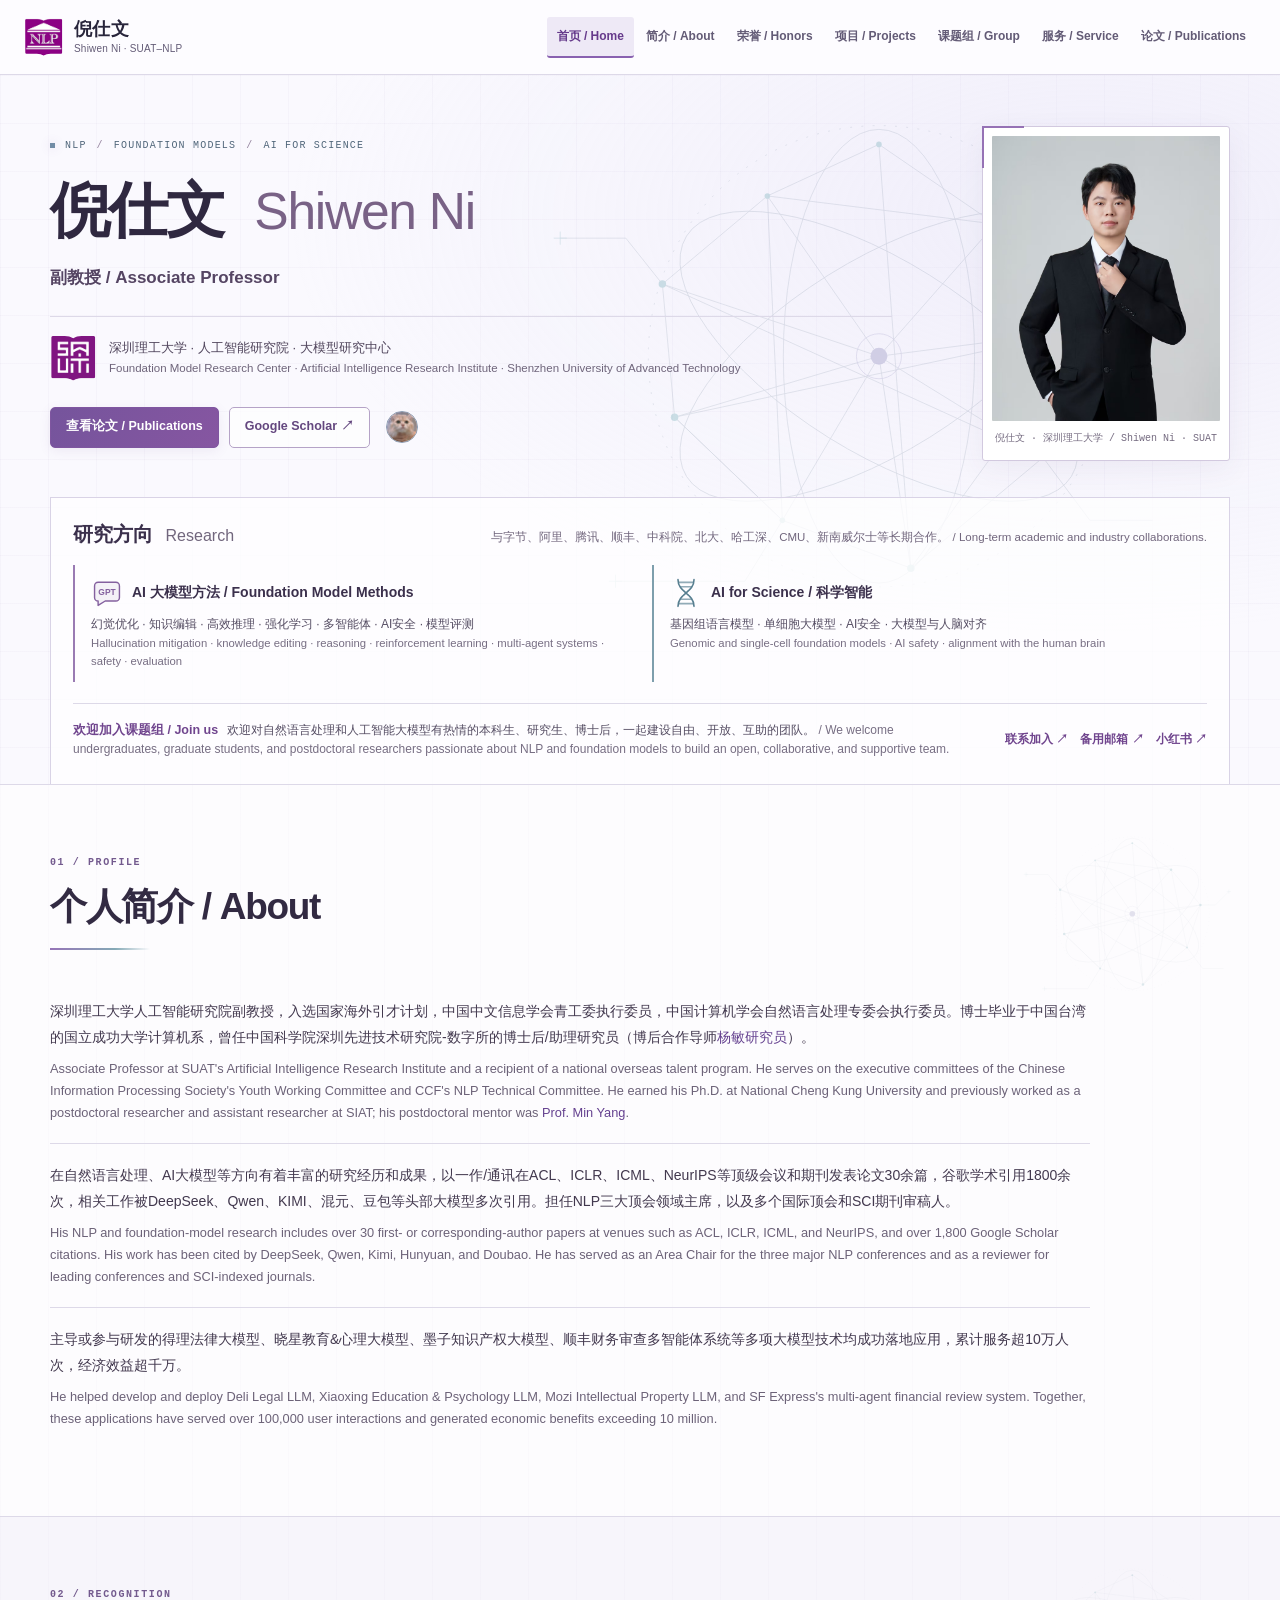
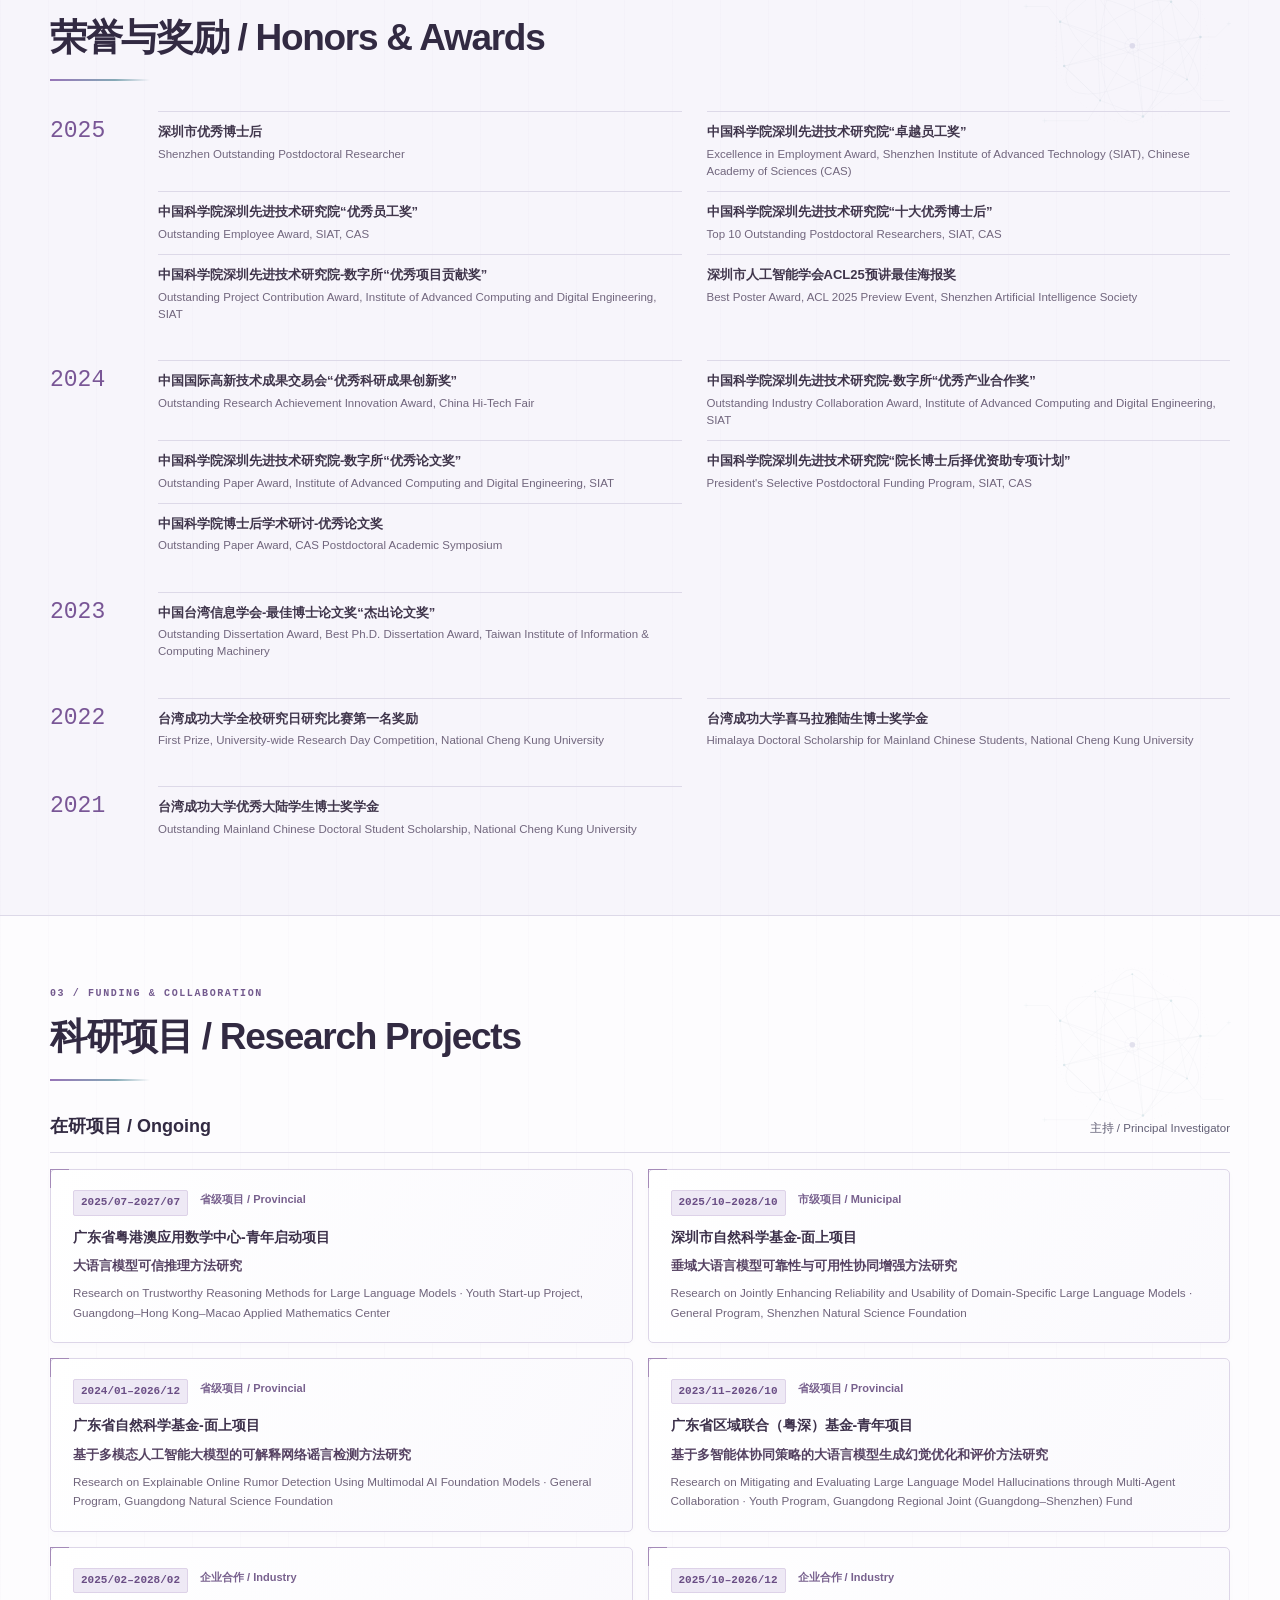
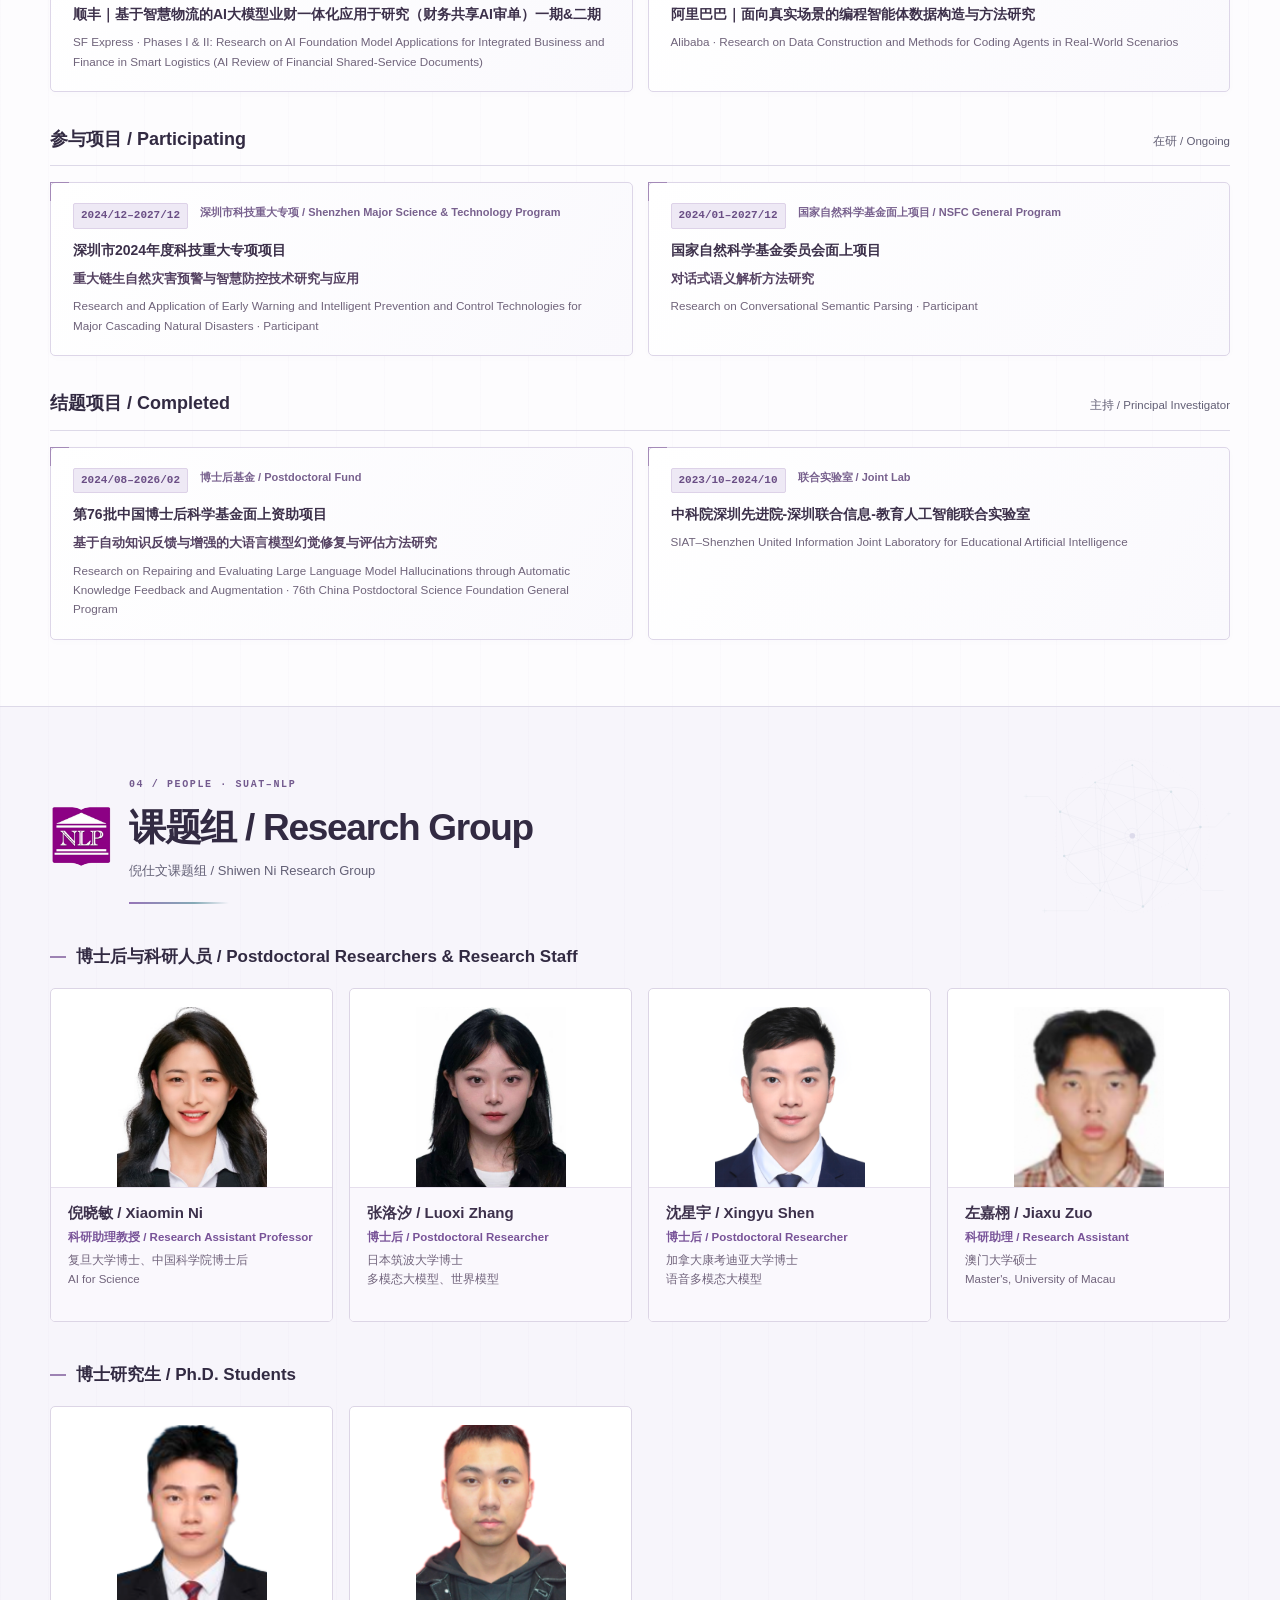
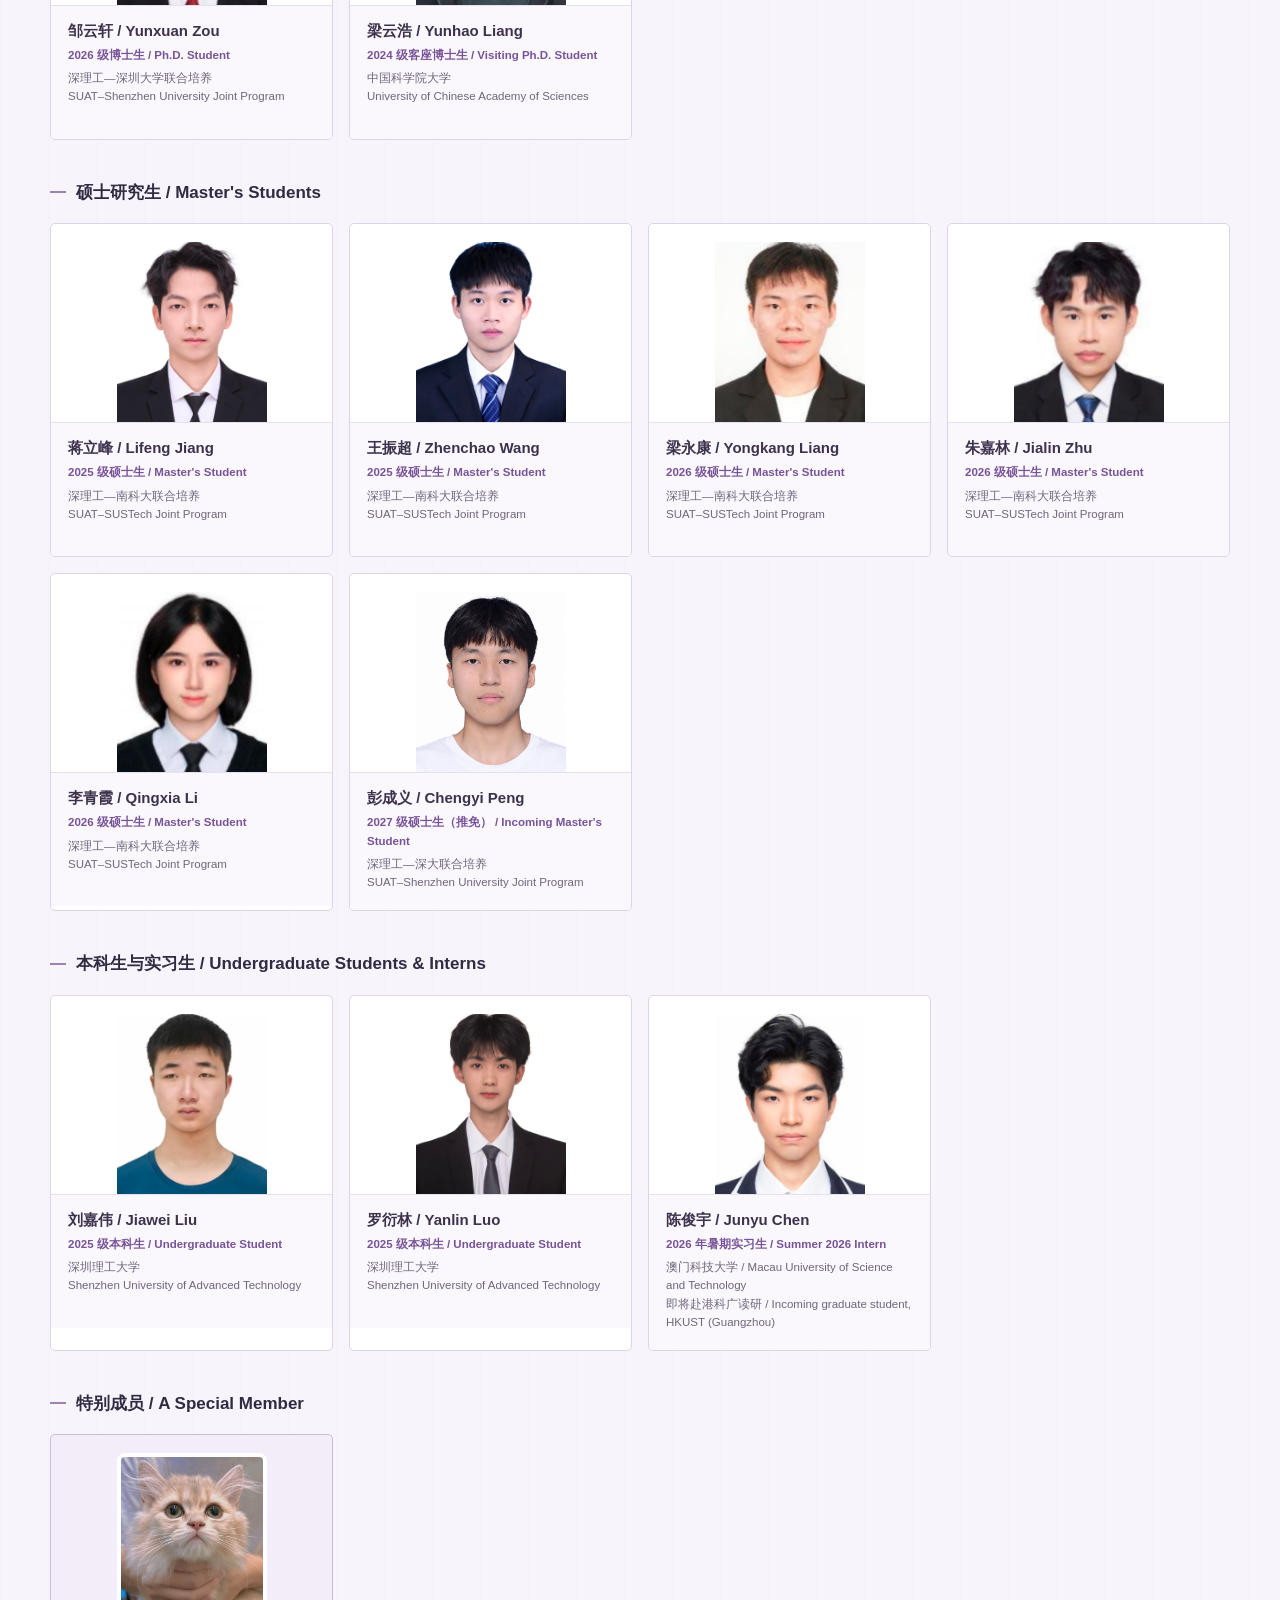
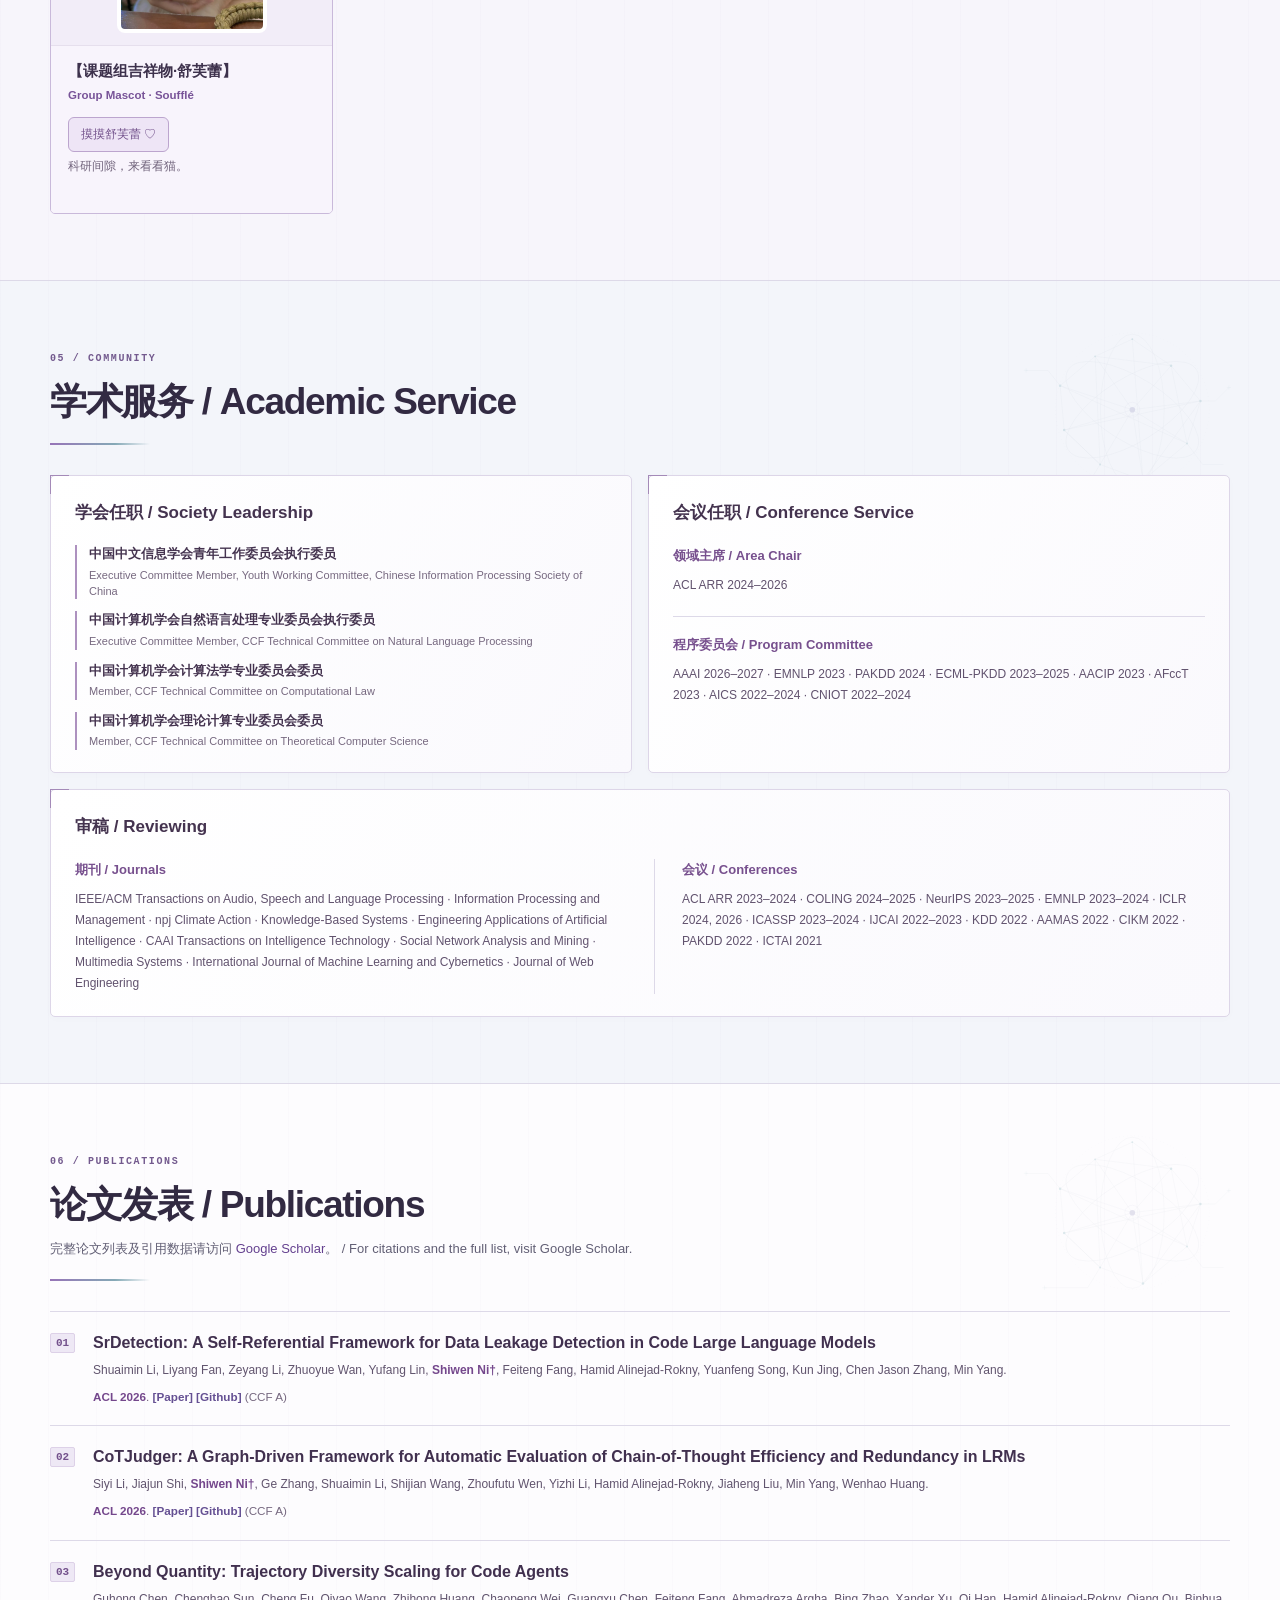
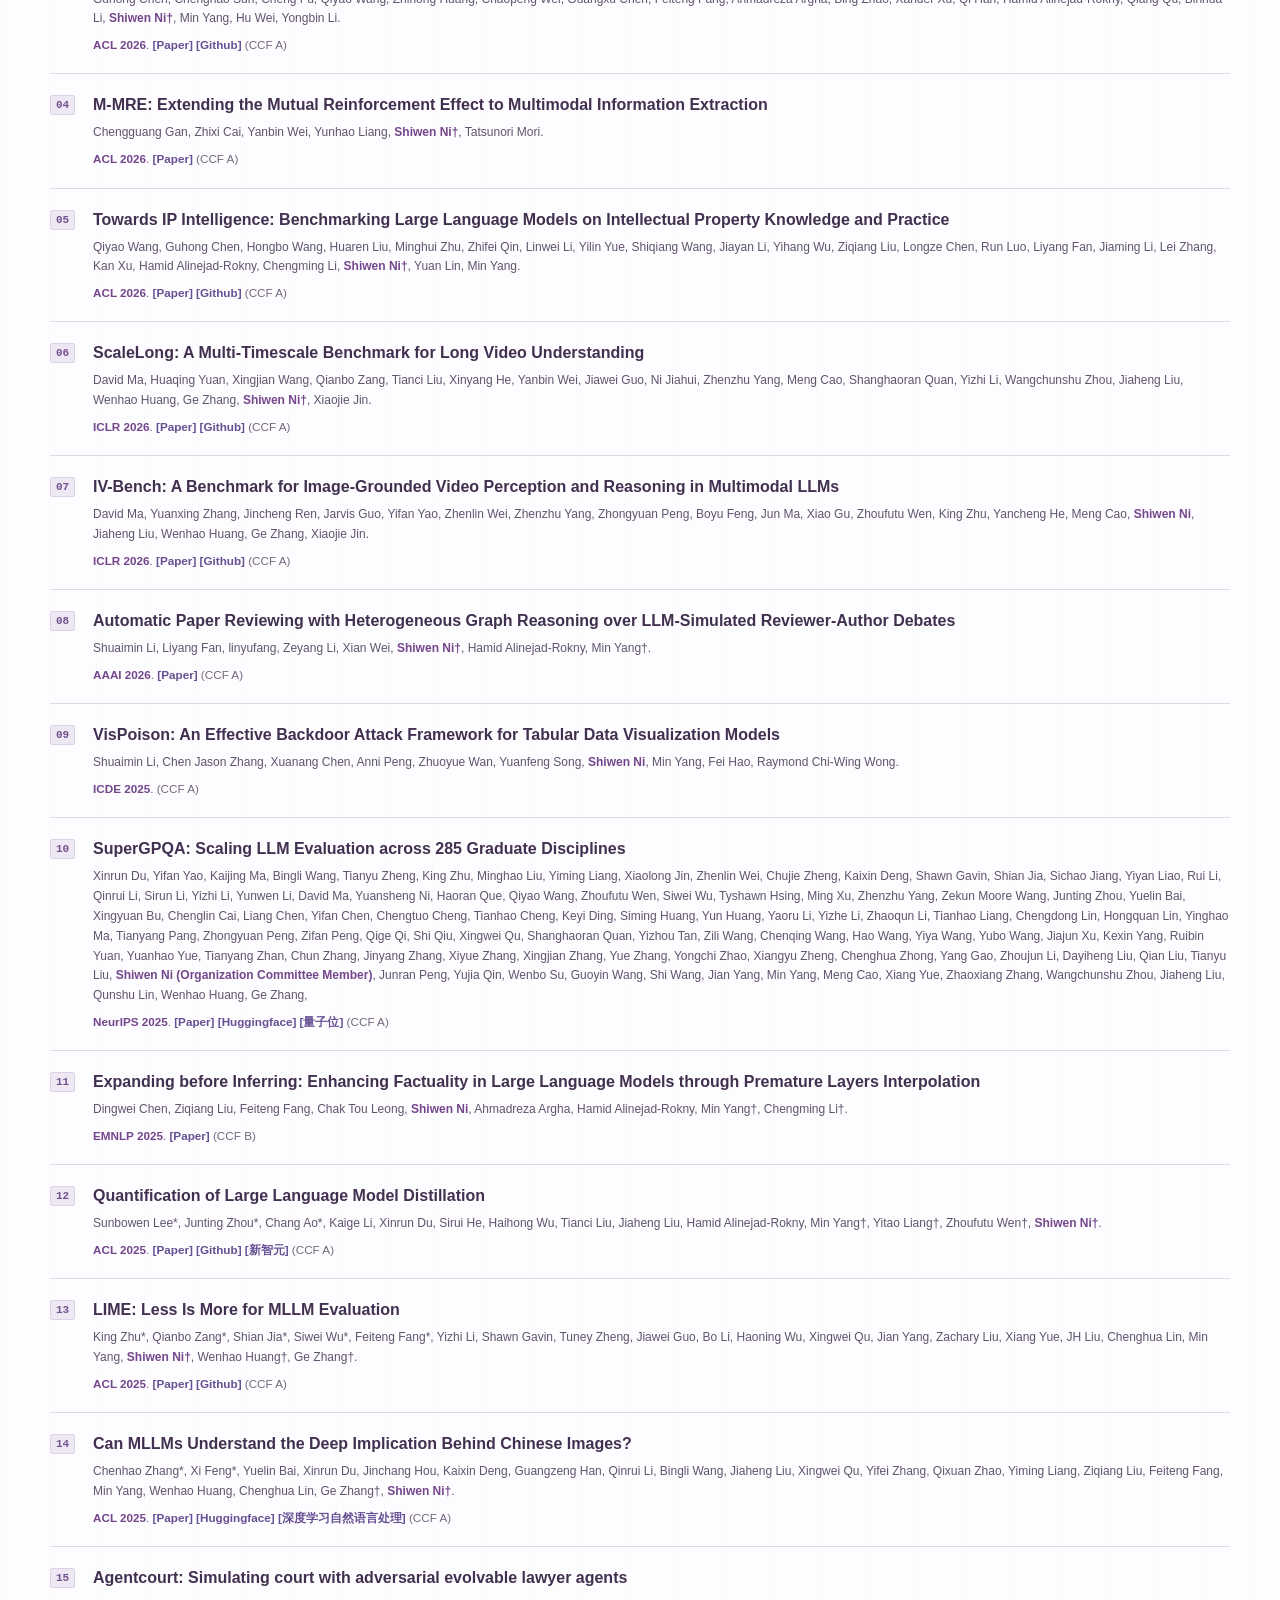
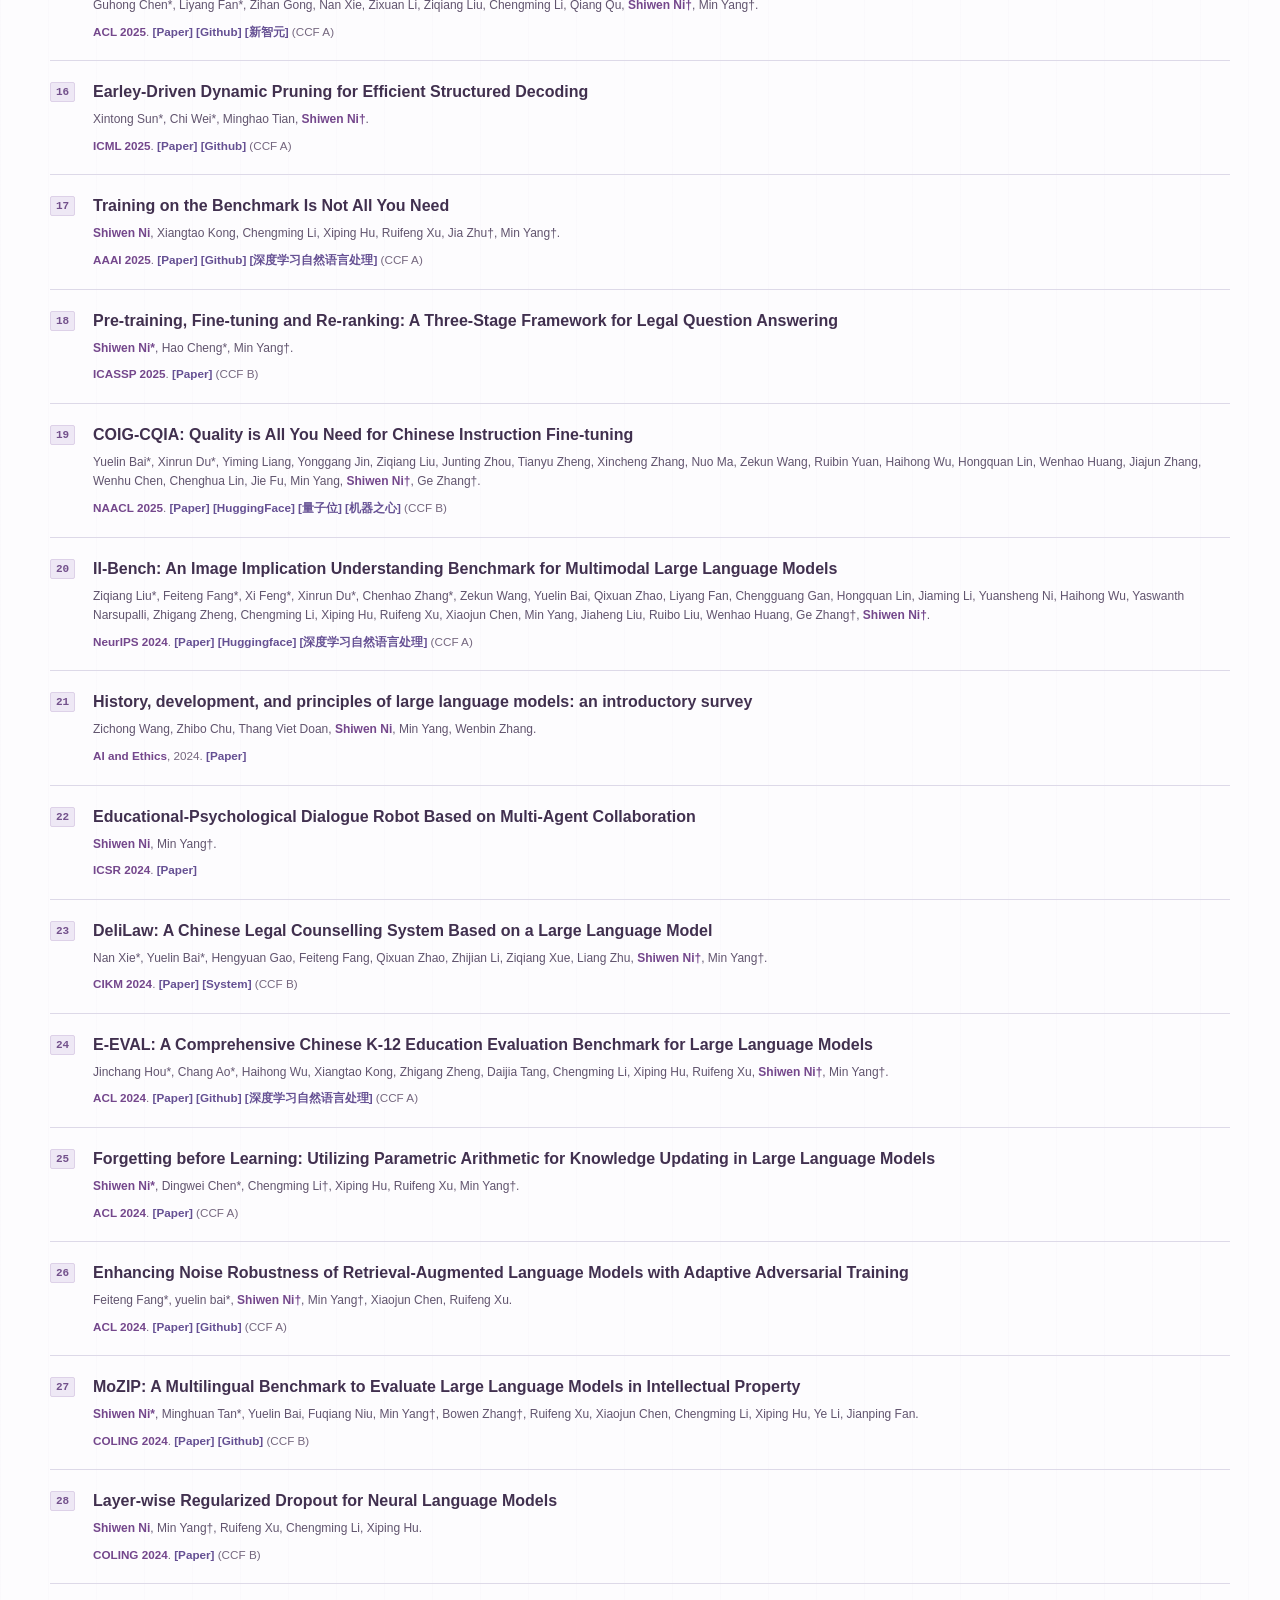
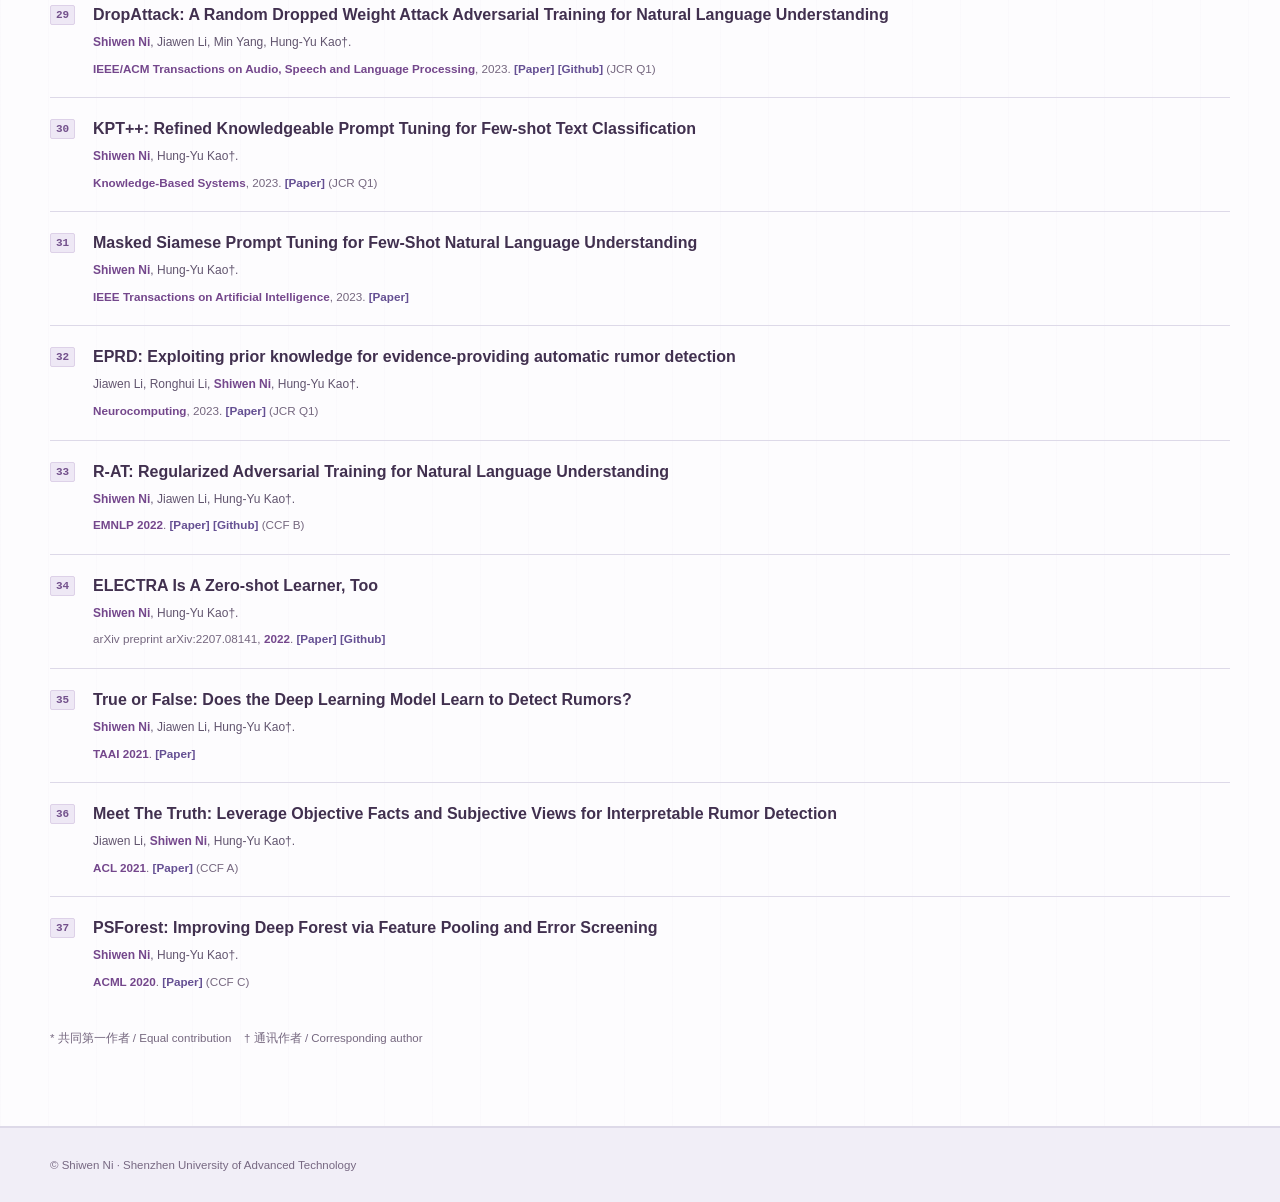
==== commit edb786d3: "Add GPT and DNA icons to research direction headings" ====
--- a/index.html
+++ b/index.html
@@ -11,7 +11,7 @@
   <link rel="icon" type="image/png" href="images/suat-nlp-logo.png">
   <meta name="theme-color" content="#0b1424">
   <link rel="stylesheet" href="site.css?v=20261008-cat-meow">
-  <link rel="stylesheet" href="light-theme.css?v=20261008-light">
+  <link rel="stylesheet" href="light-theme.css?v=20261008-research-icons">
 </head>
 <body>
   <svg class="logo-clips" width="0" height="0" aria-hidden="true" focusable="false" xmlns="http://www.w3.org/2000/svg">
@@ -58,8 +58,8 @@
       <div class="hero-overview">
         <div class="hero-overview-heading"><h2>研究方向 <span lang="en">Research</span></h2><p>与字节、阿里、腾讯、顺丰、中科院、北大、哈工深、CMU、新南威尔士等长期合作。<span lang="en"> / Long-term academic and industry collaborations.</span></p></div>
         <div class="hero-tracks">
-          <div class="hero-track"><h3>AI 大模型方法 / Foundation Model Methods</h3><p lang="zh-CN">幻觉优化 · 知识编辑 · 高效推理 · 强化学习 · 多智能体 · AI安全 · 模型评测</p><p lang="en">Hallucination mitigation · knowledge editing · reasoning · reinforcement learning · multi-agent systems · safety · evaluation</p></div>
-          <div class="hero-track"><h3>AI for Science / 科学智能</h3><p lang="zh-CN">基因组语言模型 · 单细胞大模型 · AI安全 · 大模型与人脑对齐</p><p lang="en">Genomic and single-cell foundation models · AI safety · alignment with the human brain</p></div>
+          <div class="hero-track"><h3><svg class="research-icon research-icon-gpt" viewBox="0 0 36 36" aria-hidden="true" focusable="false"><path d="M8 6h20a4 4 0 0 1 4 4v13a4 4 0 0 1-4 4H16l-8 5v-5a4 4 0 0 1-4-4V10a4 4 0 0 1 4-4Z" fill="currentColor" fill-opacity=".08" stroke="currentColor" stroke-width="1.6" stroke-linejoin="round"/><text x="18" y="20.5" text-anchor="middle" fill="currentColor" font-family="Arial,sans-serif" font-size="9.5" font-weight="700">GPT</text></svg><span>AI 大模型方法 / Foundation Model Methods</span></h3><p lang="zh-CN">幻觉优化 · 知识编辑 · 高效推理 · 强化学习 · 多智能体 · AI安全 · 模型评测</p><p lang="en">Hallucination mitigation · knowledge editing · reasoning · reinforcement learning · multi-agent systems · safety · evaluation</p></div>
+          <div class="hero-track"><h3><svg class="research-icon research-icon-dna" viewBox="0 0 36 36" aria-hidden="true" focusable="false" fill="none" stroke="currentColor" stroke-width="1.8" stroke-linecap="round"><path d="M9 3c0 15 18 15 18 30M27 3C27 18 9 18 9 33"/><path d="M10 6h16M12 11h12M12 25h12M10 30h16" opacity=".65"/><path d="m16 16 4 4m0-4-4 4" opacity=".45"/></svg><span>AI for Science / 科学智能</span></h3><p lang="zh-CN">基因组语言模型 · 单细胞大模型 · AI安全 · 大模型与人脑对齐</p><p lang="en">Genomic and single-cell foundation models · AI safety · alignment with the human brain</p></div>
         </div>
         <div class="hero-join"><p><strong>欢迎加入课题组 / Join us</strong>欢迎对自然语言处理和人工智能大模型有热情的本科生、研究生、博士后，一起建设自由、开放、互助的团队。<span lang="en"> / We welcome undergraduates, graduate students, and postdoctoral researchers passionate about NLP and foundation models to build an open, collaborative, and supportive team.</span></p><div><a href="mailto:nishiwen@suat-sz.edu.cn">联系加入 ↗</a><a href="mailto:sw.ni@siat.ac.cn">备用邮箱 ↗</a><a href="https://xhslink.cn/o/5E4QDMP56h1" target="_blank" rel="noopener noreferrer">小红书 ↗</a></div></div>
       </div>
--- a/light-theme.css
+++ b/light-theme.css
@@ -1,4 +1,7 @@
 /* Light research theme: violet identity, cool paper, quiet technical detail. */
+.hero-track h3 { display: flex; align-items: center; gap: 9px; }
+.research-icon { display: block; width: 32px; height: 32px; flex: 0 0 32px; color: #84609f; }
+.research-icon-dna { color: #577f90; }
 :root { color-scheme: light; --ink: #28253b; --muted: #625f75; --plum: #7750a5; --plum-deep: #64408f; --line: #ddd9e8; --paper: #fdfcfe; --wash: #f7f5fb; --wash-deep: #f3f5fa; }
 body { background-color: var(--paper); background-image: linear-gradient(#79629b06 1px, transparent 1px), linear-gradient(90deg, #79629b06 1px, transparent 1px); }
 a:hover { color: #8b288b; }
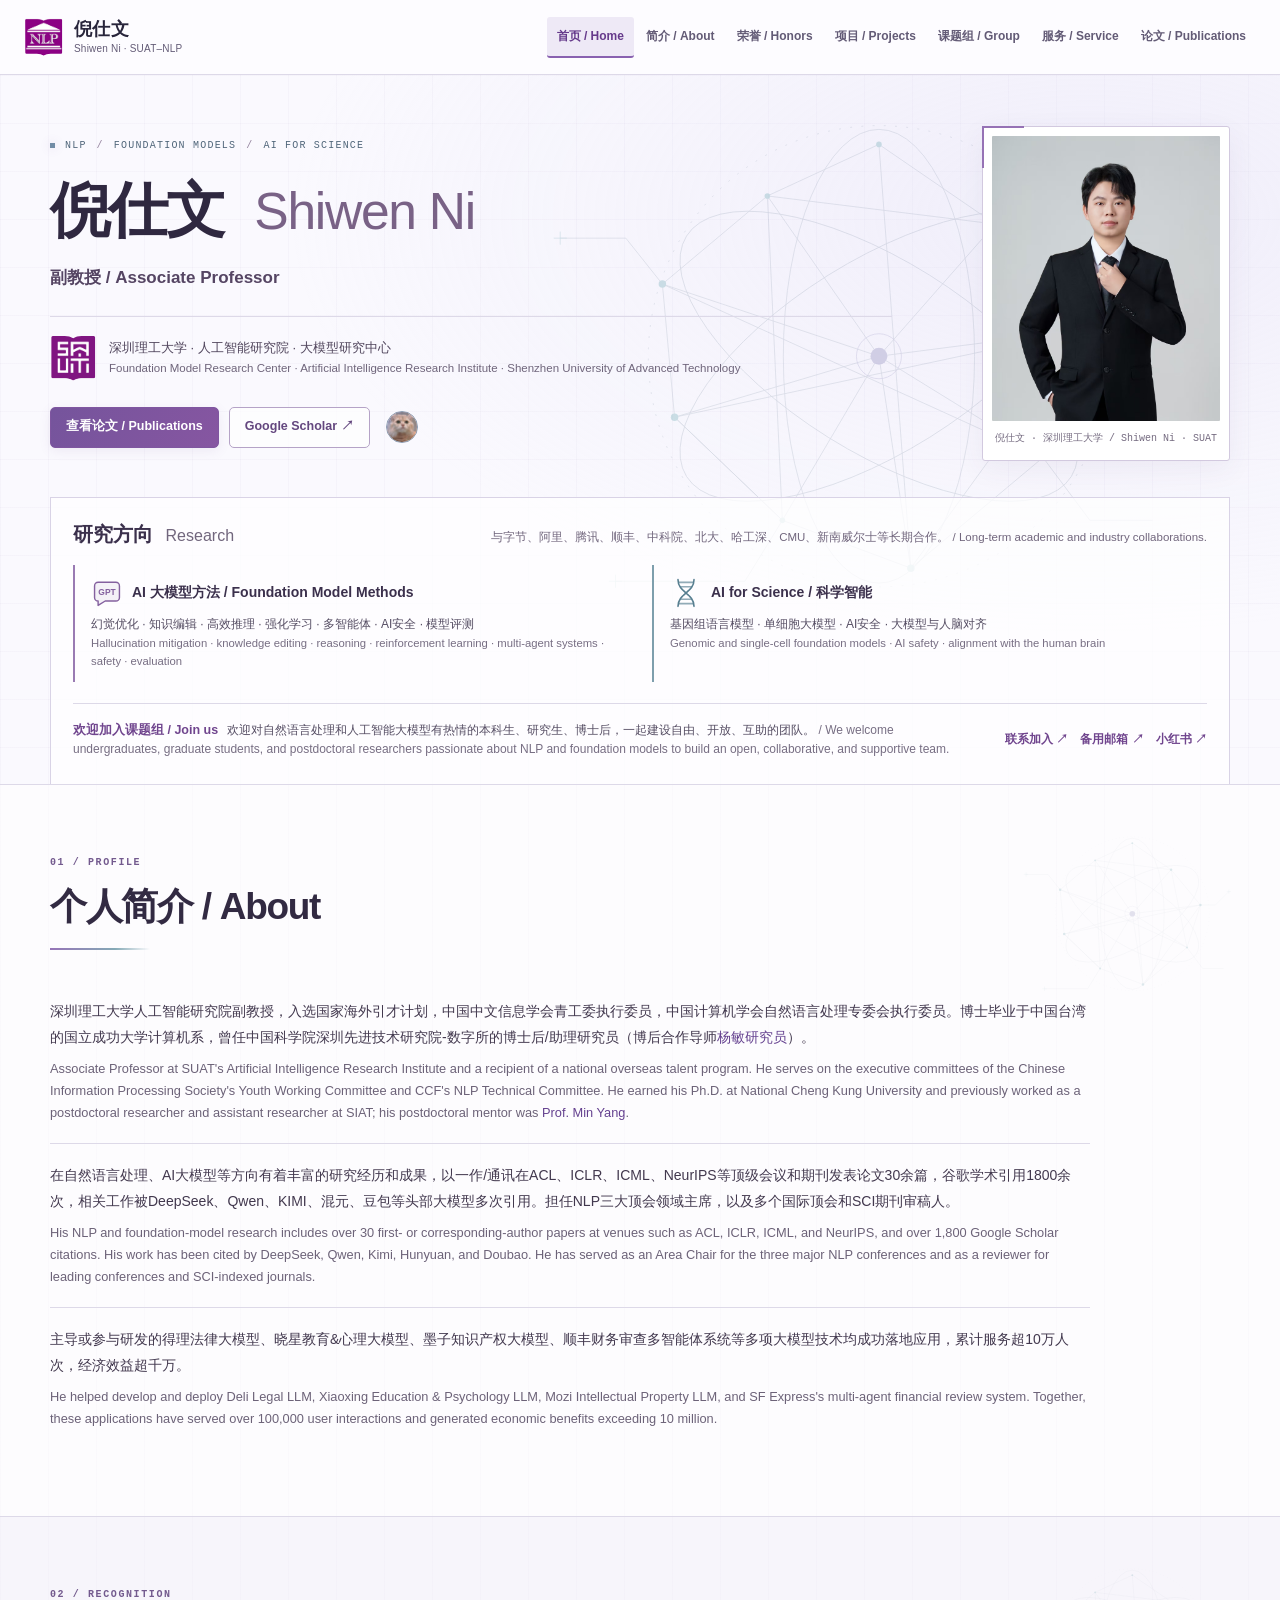
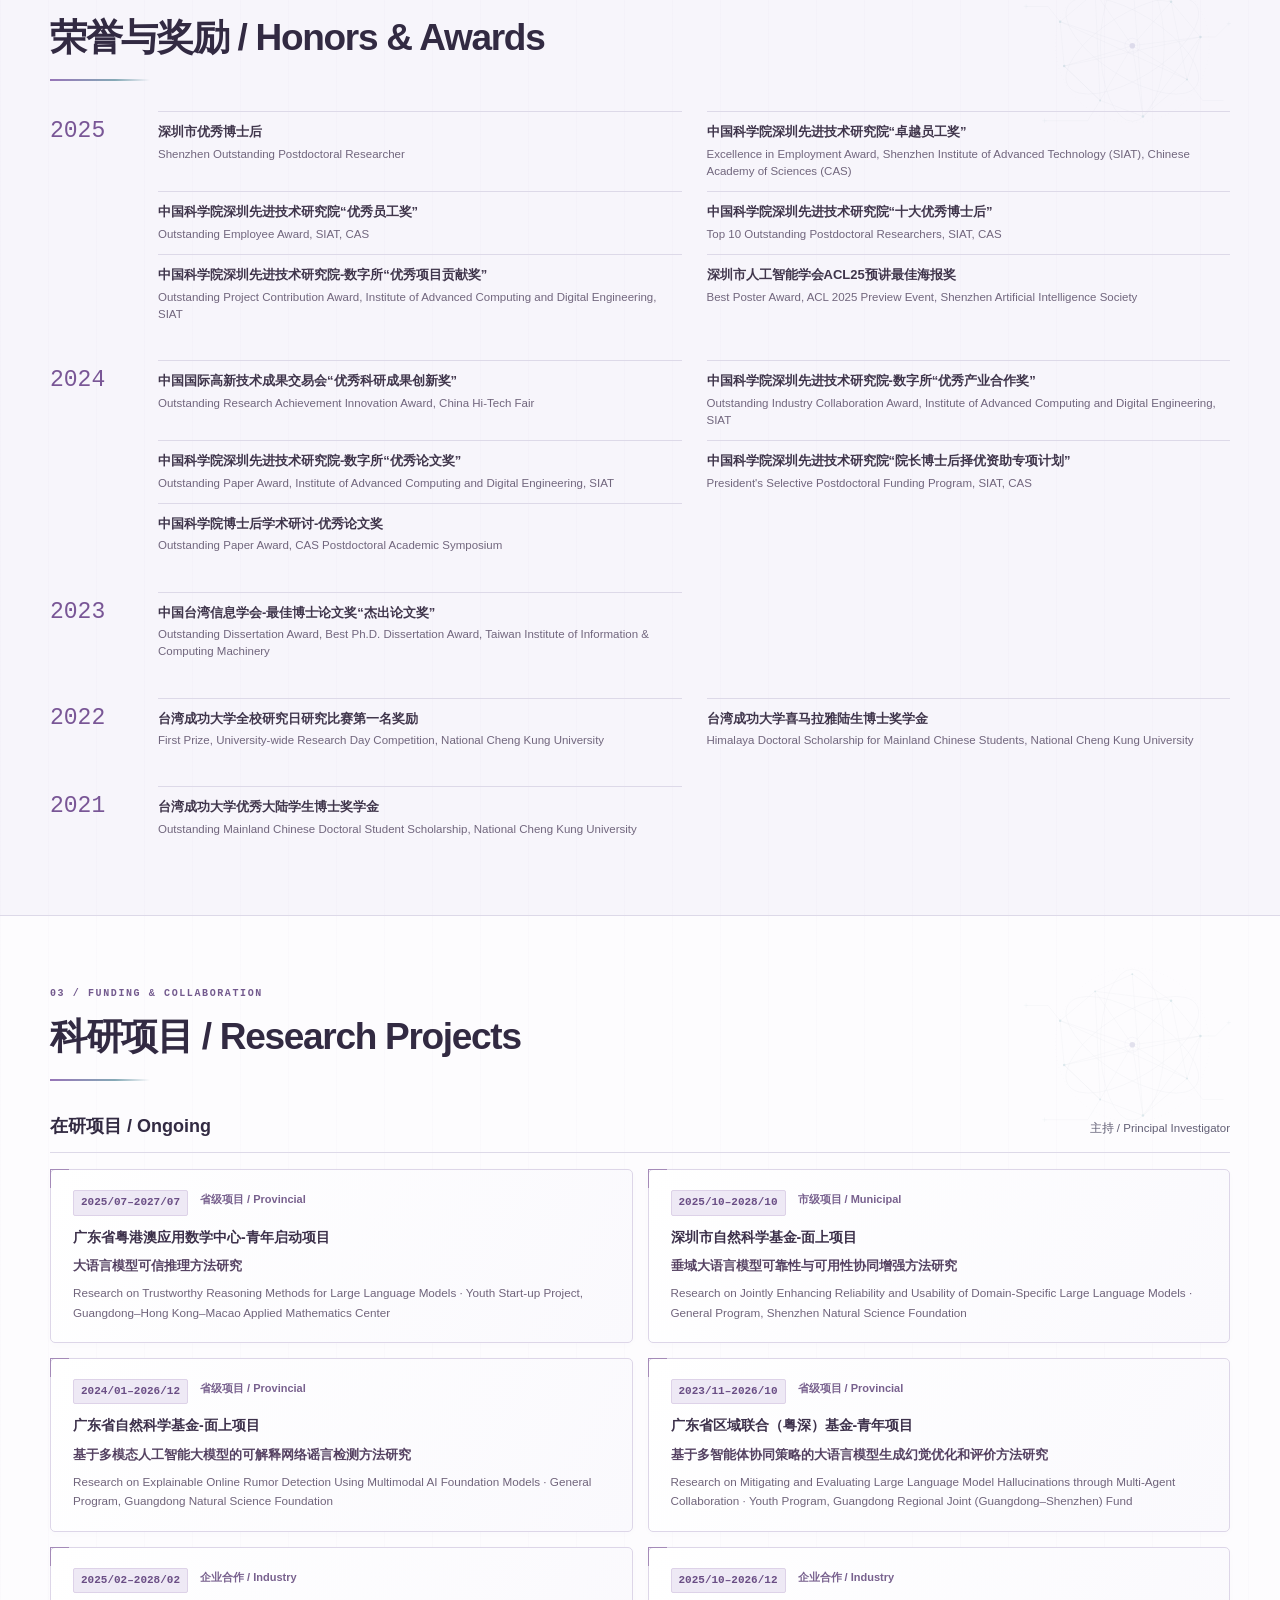
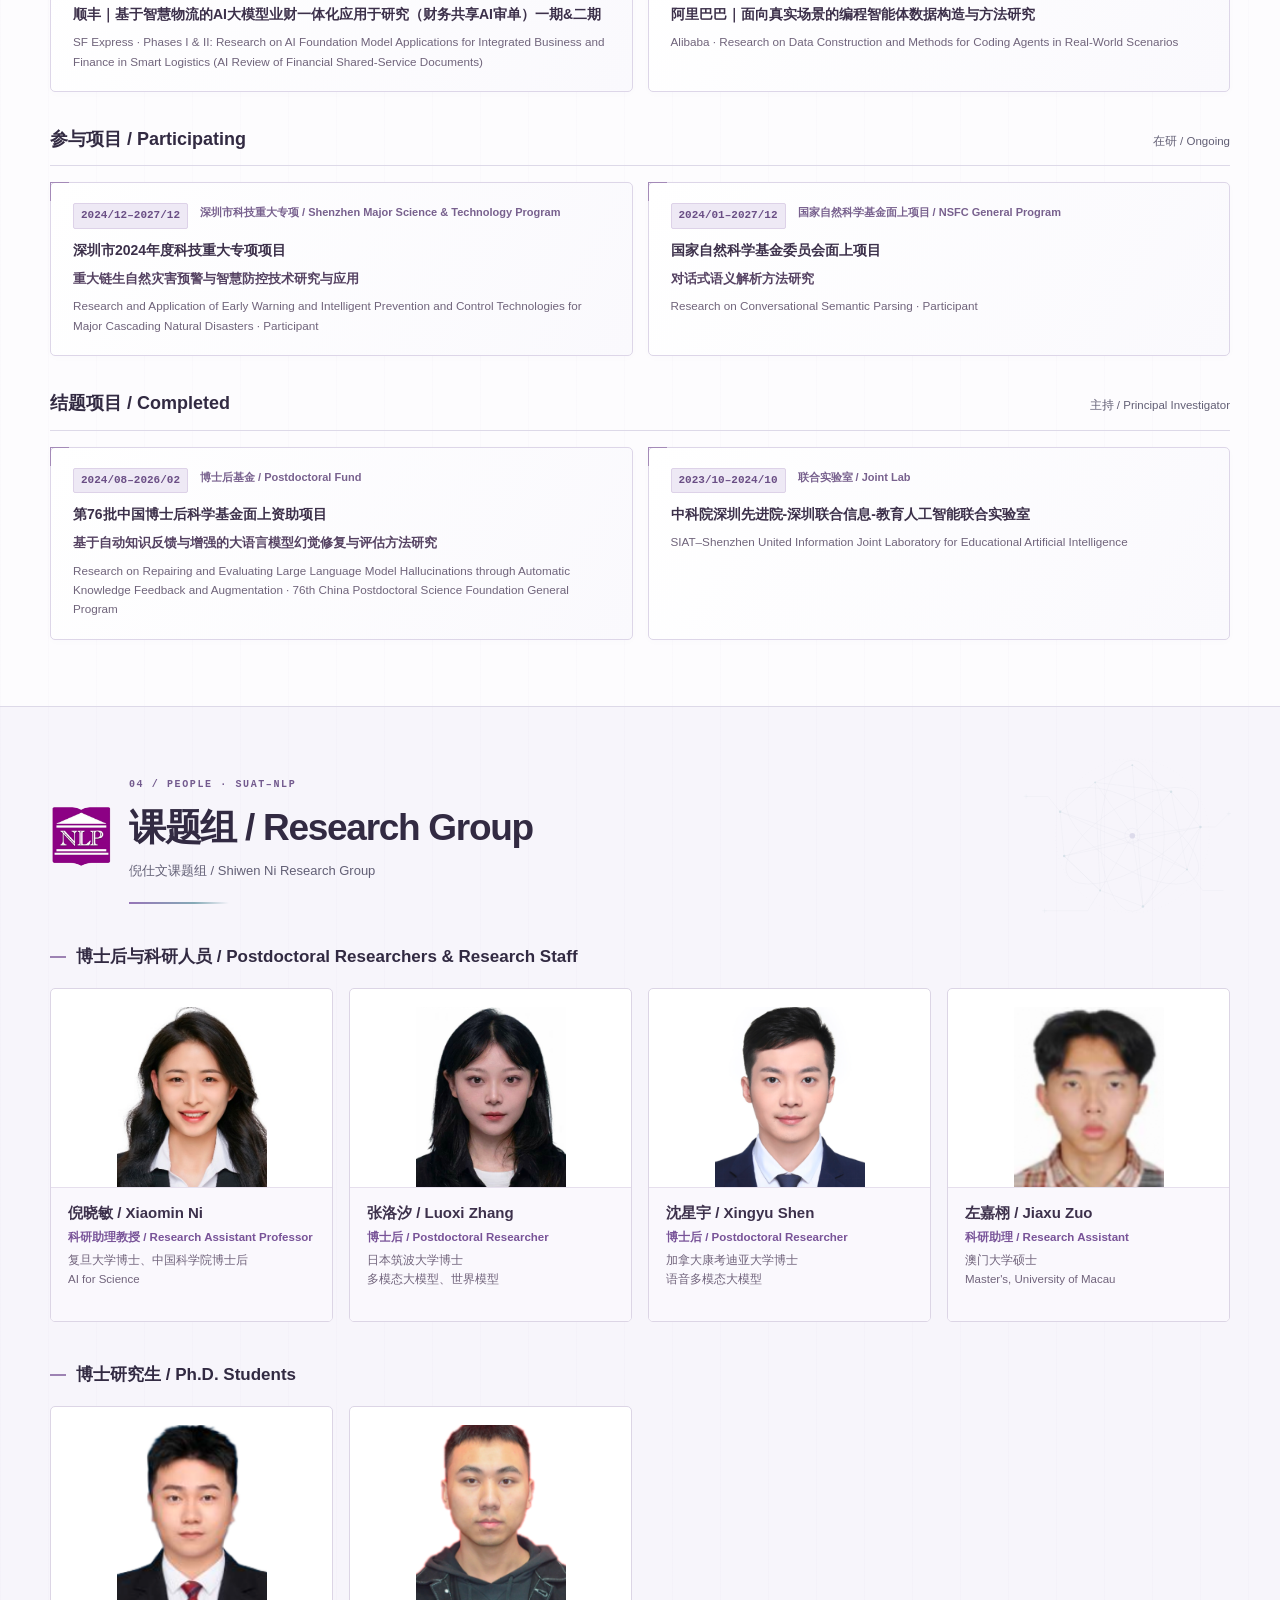
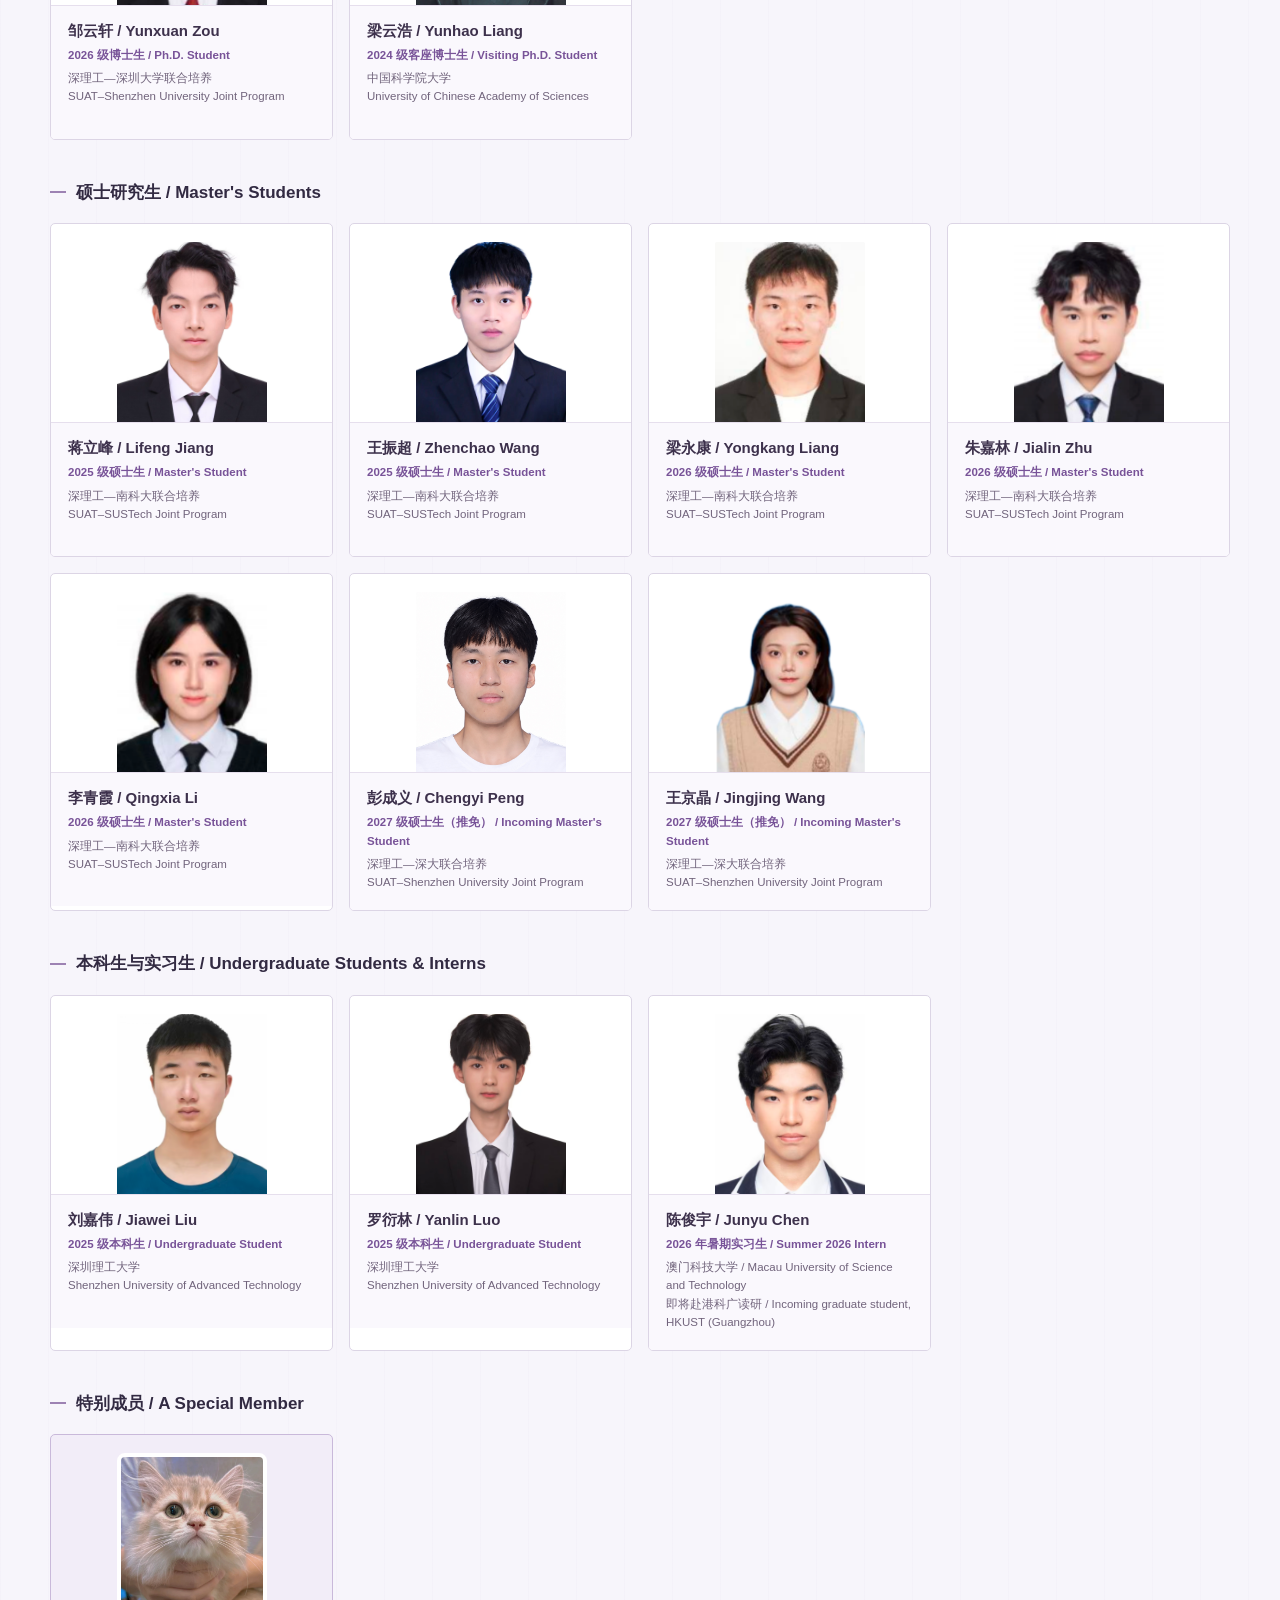
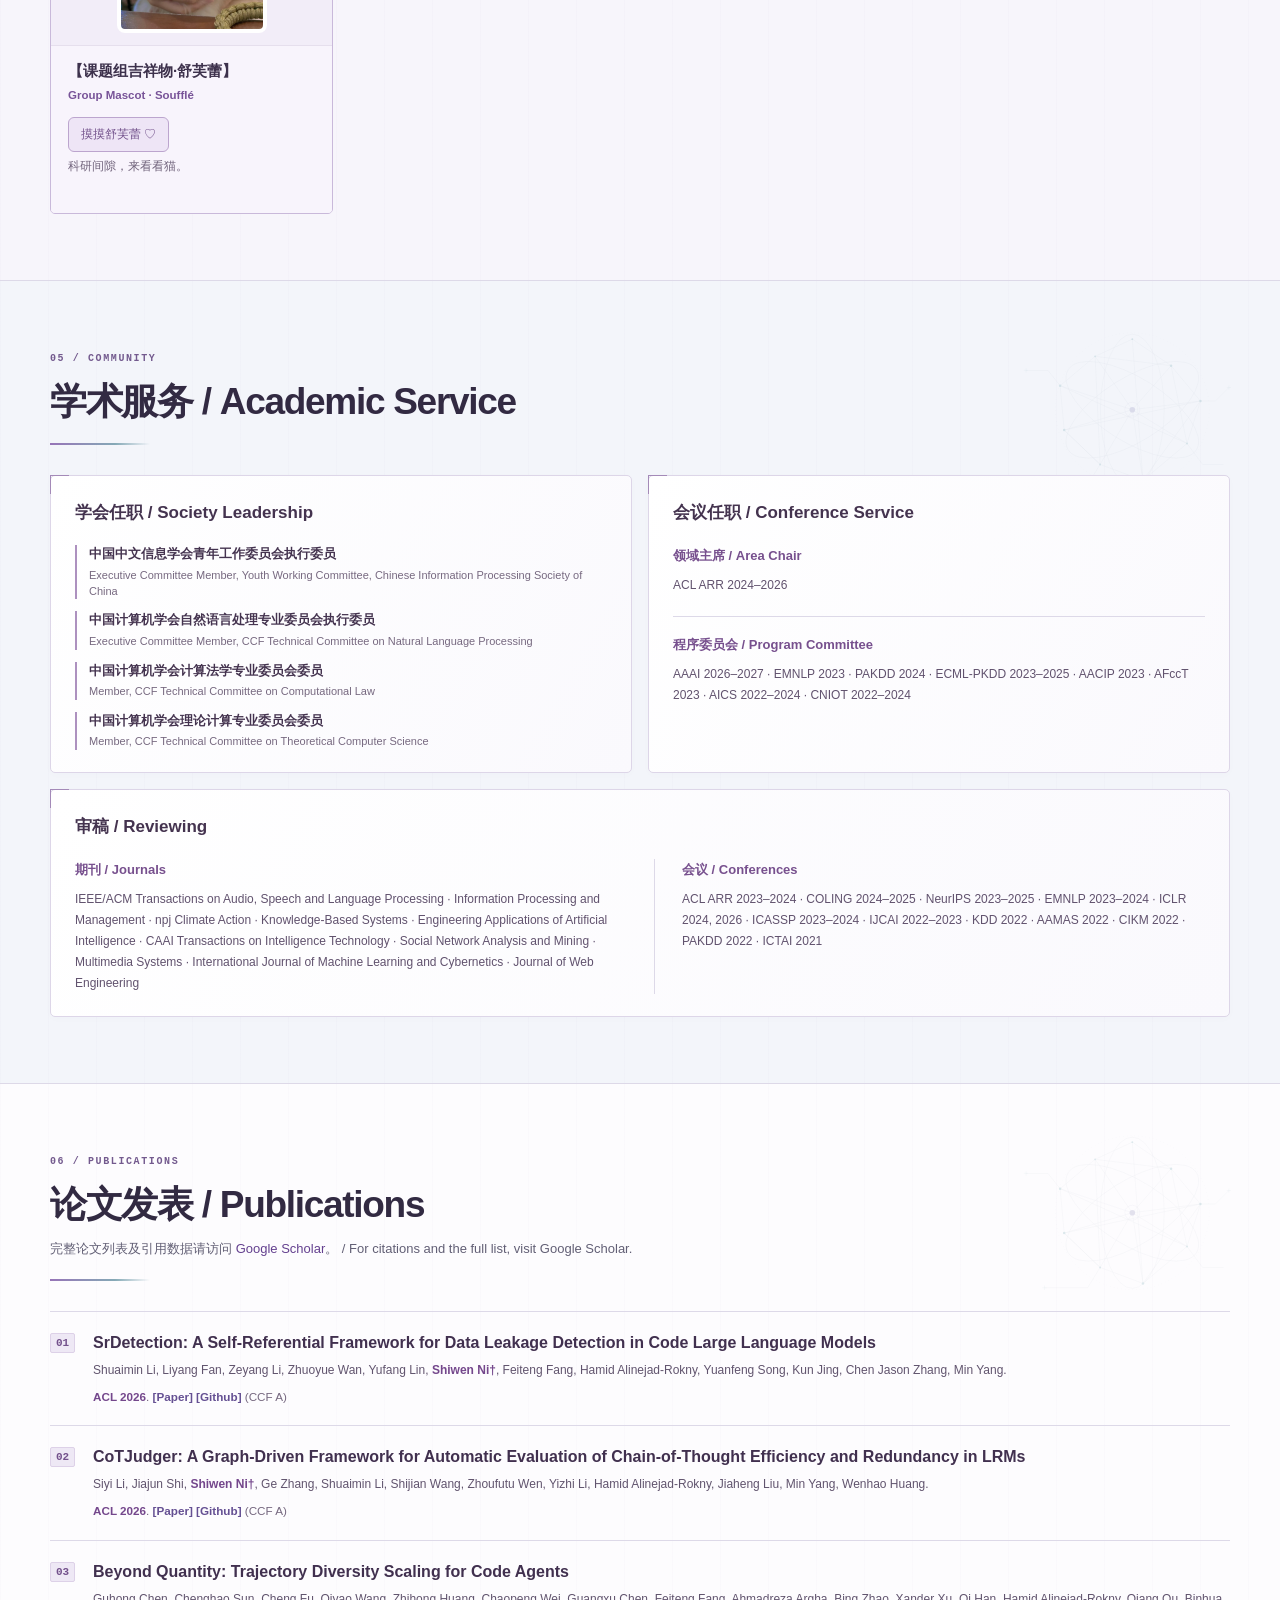
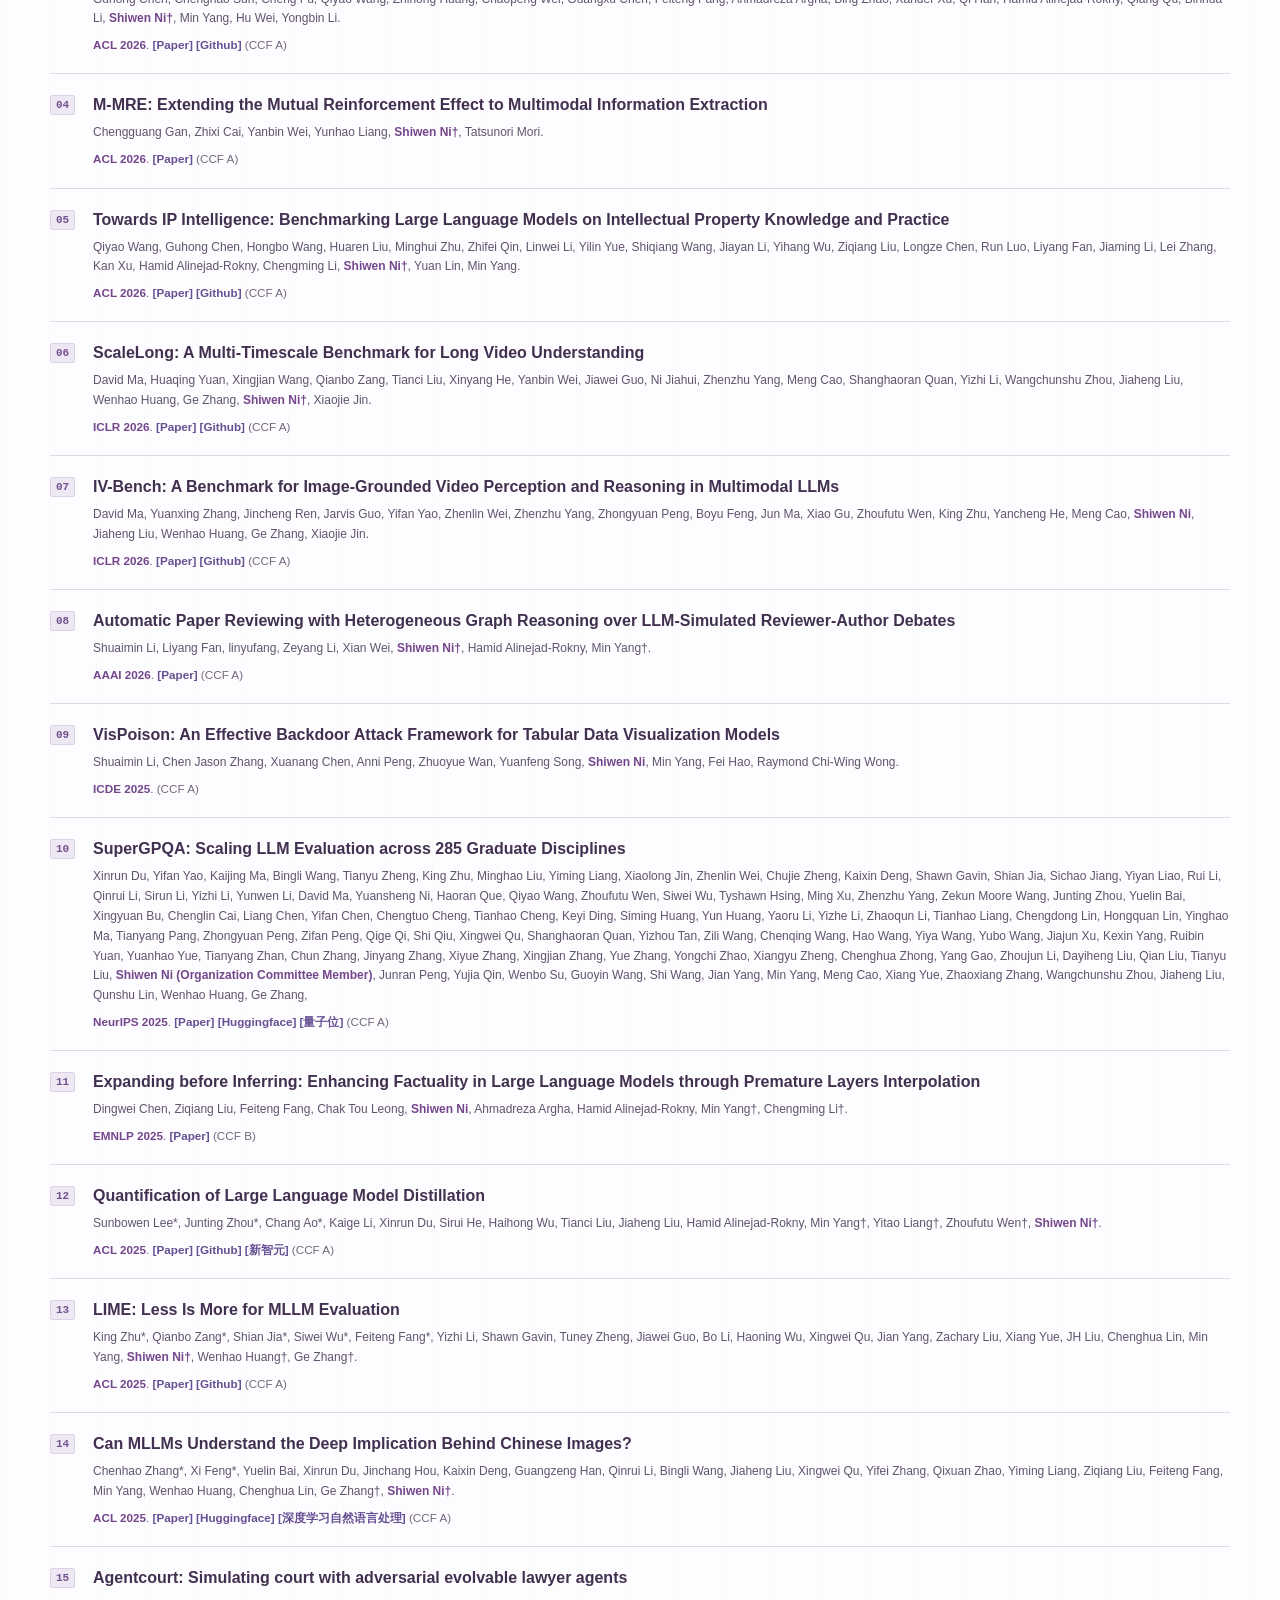
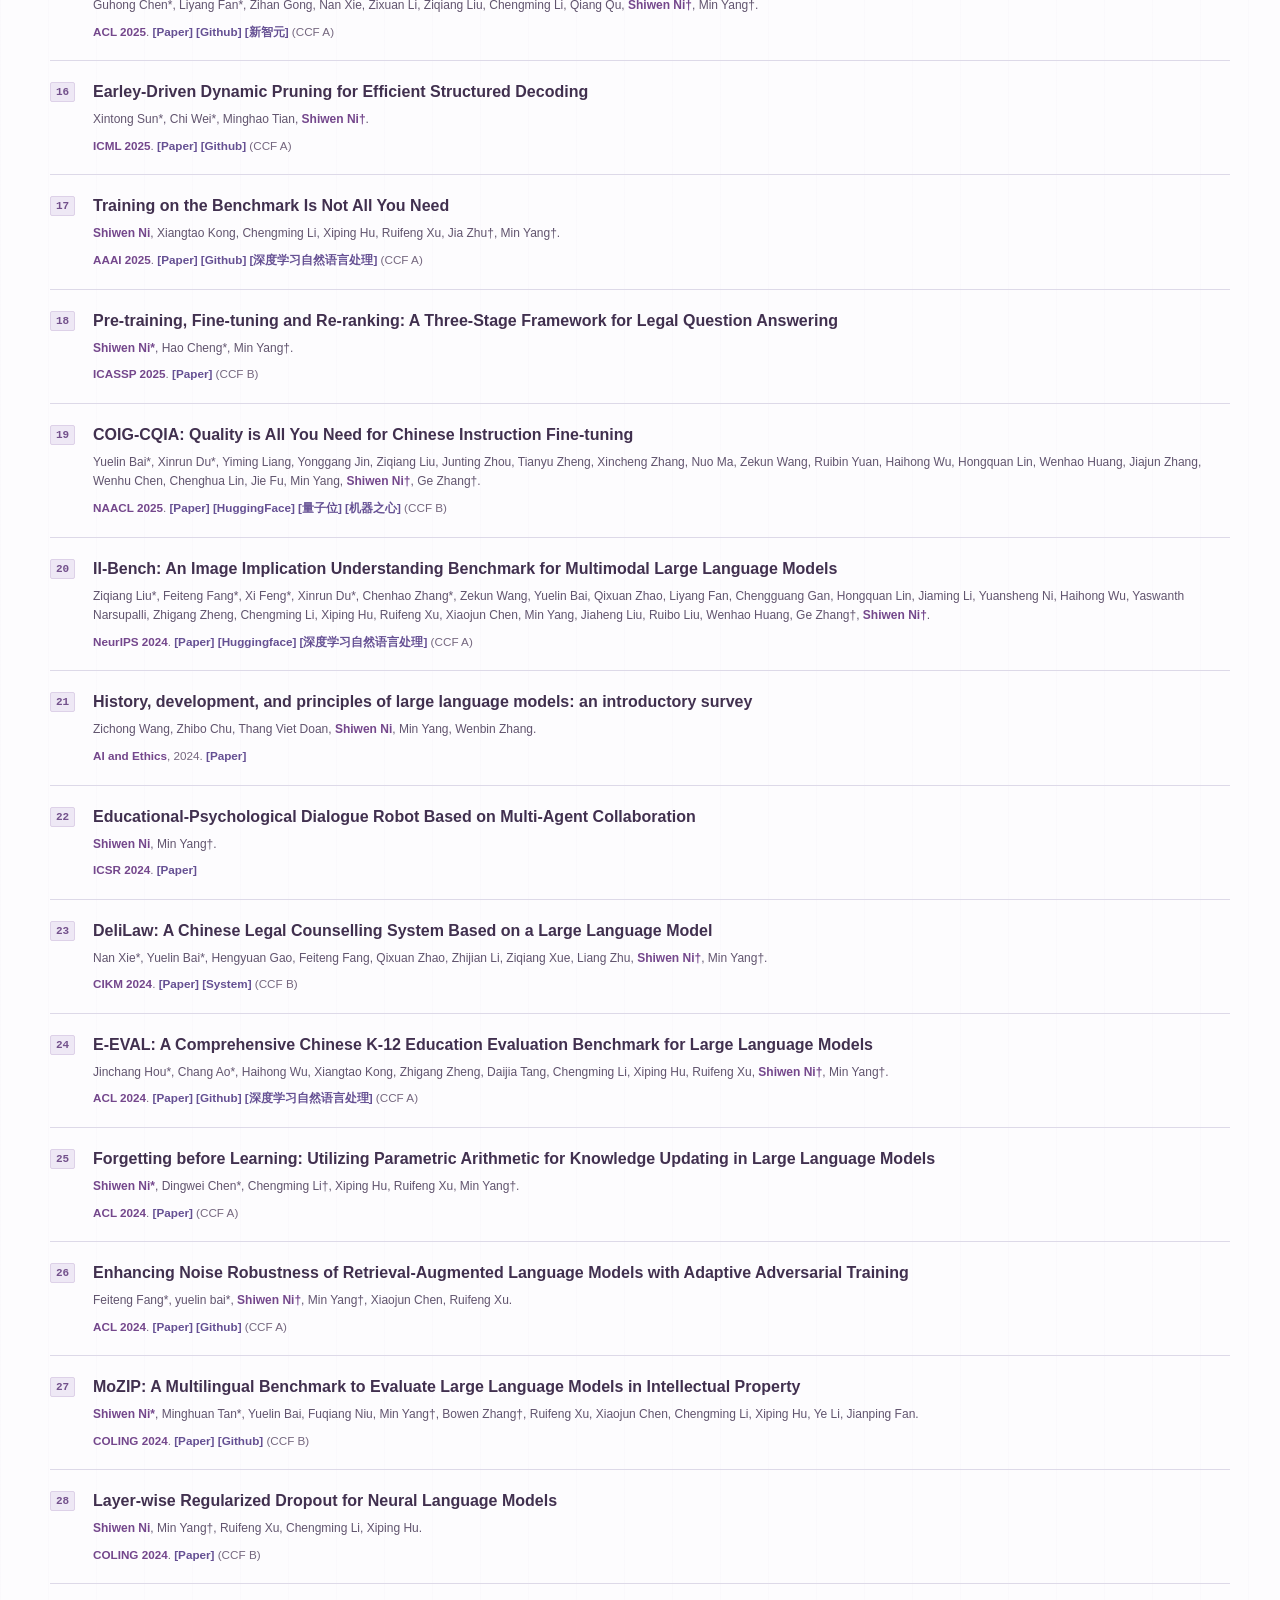
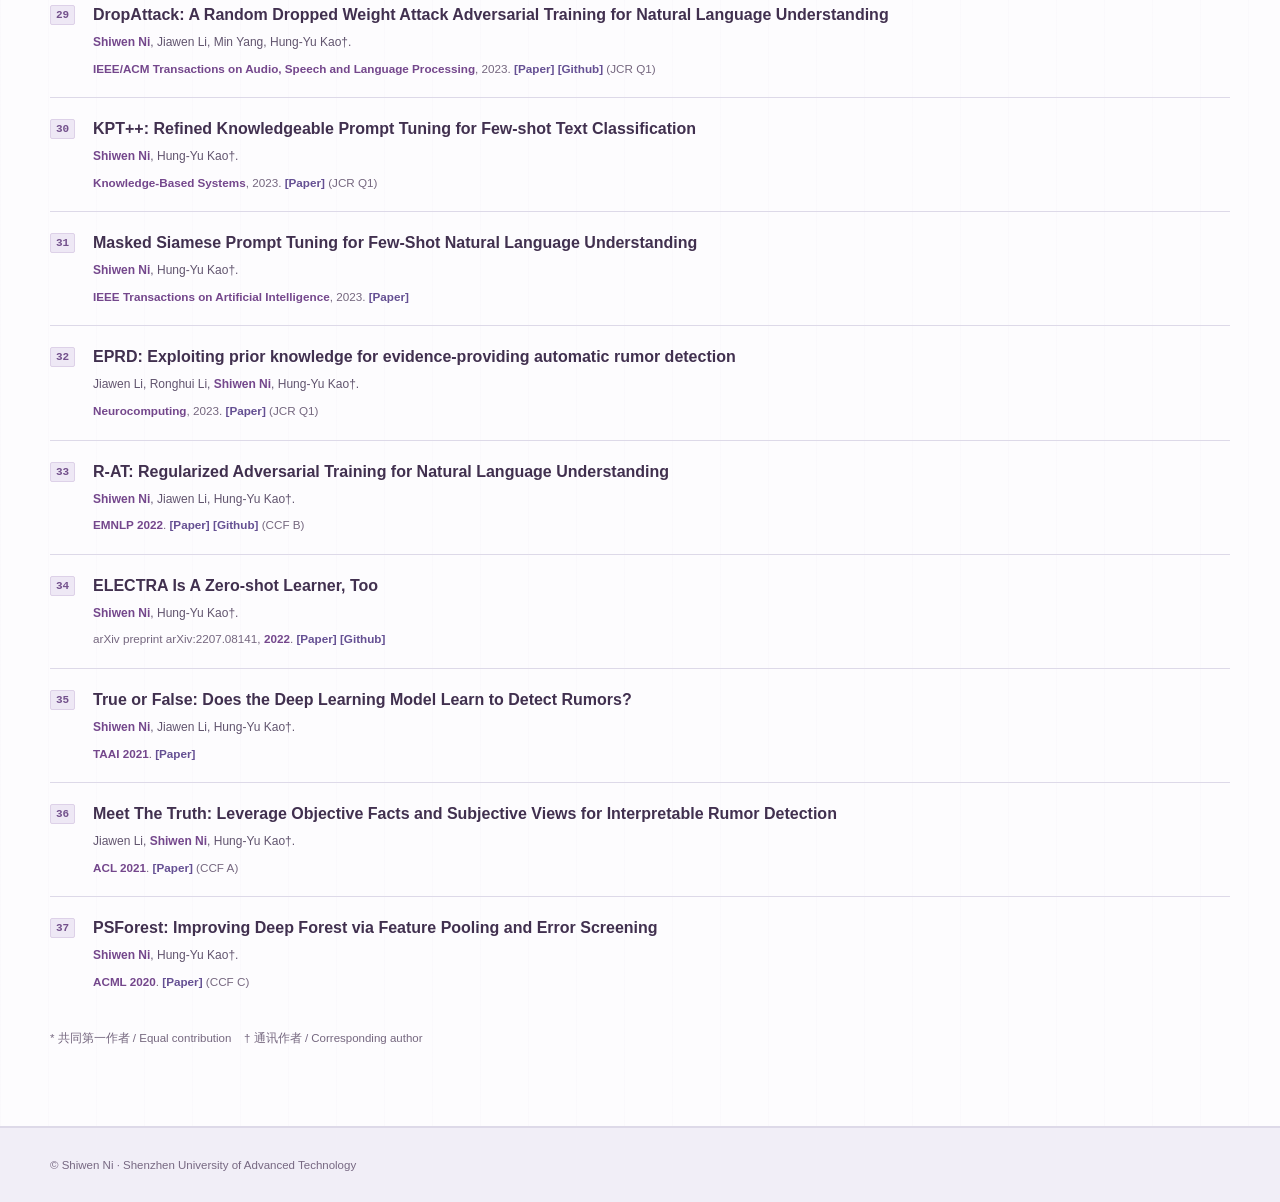
==== commit 45542b49: "Add Jingjing Wang as a 2027 incoming joint-program master's student" ====
--- a/index.html
+++ b/index.html
@@ -202,6 +202,7 @@
       <article class="member-card"><div class="member-photo" role="img" aria-label="朱嘉林" style="--photo-x:894px;--photo-y:439px;--photo-zoom:1.086957;"></div><div class="member-info"><h3>朱嘉林 / Jialin Zhu</h3><p class="member-role">2026 级硕士生 / Master's Student</p><p>深理工—南科大联合培养<br>SUAT–SUSTech Joint Program</p></div></article>
       <article class="member-card"><div class="member-photo" role="img" aria-label="李青霞" style="--photo-x:1188px;--photo-y:425px;--photo-zoom:1.119403;"></div><div class="member-info"><h3>李青霞 / Qingxia Li</h3><p class="member-role">2026 级硕士生 / Master's Student</p><p>深理工—南科大联合培养<br>SUAT–SUSTech Joint Program</p></div></article>
       <article class="member-card"><img class="member-photo member-photo-image" src="images/peng-chengyi-white.jpg" alt="彭成义 / Chengyi Peng" width="1030" height="1526"><div class="member-info"><h3>彭成义 / Chengyi Peng</h3><p class="member-role">2027 级硕士生（推免） / Incoming Master's Student</p><p>深理工—深大联合培养<br>SUAT–Shenzhen University Joint Program</p></div></article>
+      <article class="member-card"><img class="member-photo member-photo-image" src="images/wang-jingjing.png" alt="王京晶 / Jingjing Wang" width="380" height="466" loading="lazy"><div class="member-info"><h3>王京晶 / Jingjing Wang</h3><p class="member-role">2027 级硕士生（推免） / Incoming Master's Student</p><p>深理工—深大联合培养<br>SUAT–Shenzhen University Joint Program</p></div></article>
     </div>
 
     <h3 class="group-subtitle">本科生与实习生 / Undergraduate Students &amp; Interns</h3>
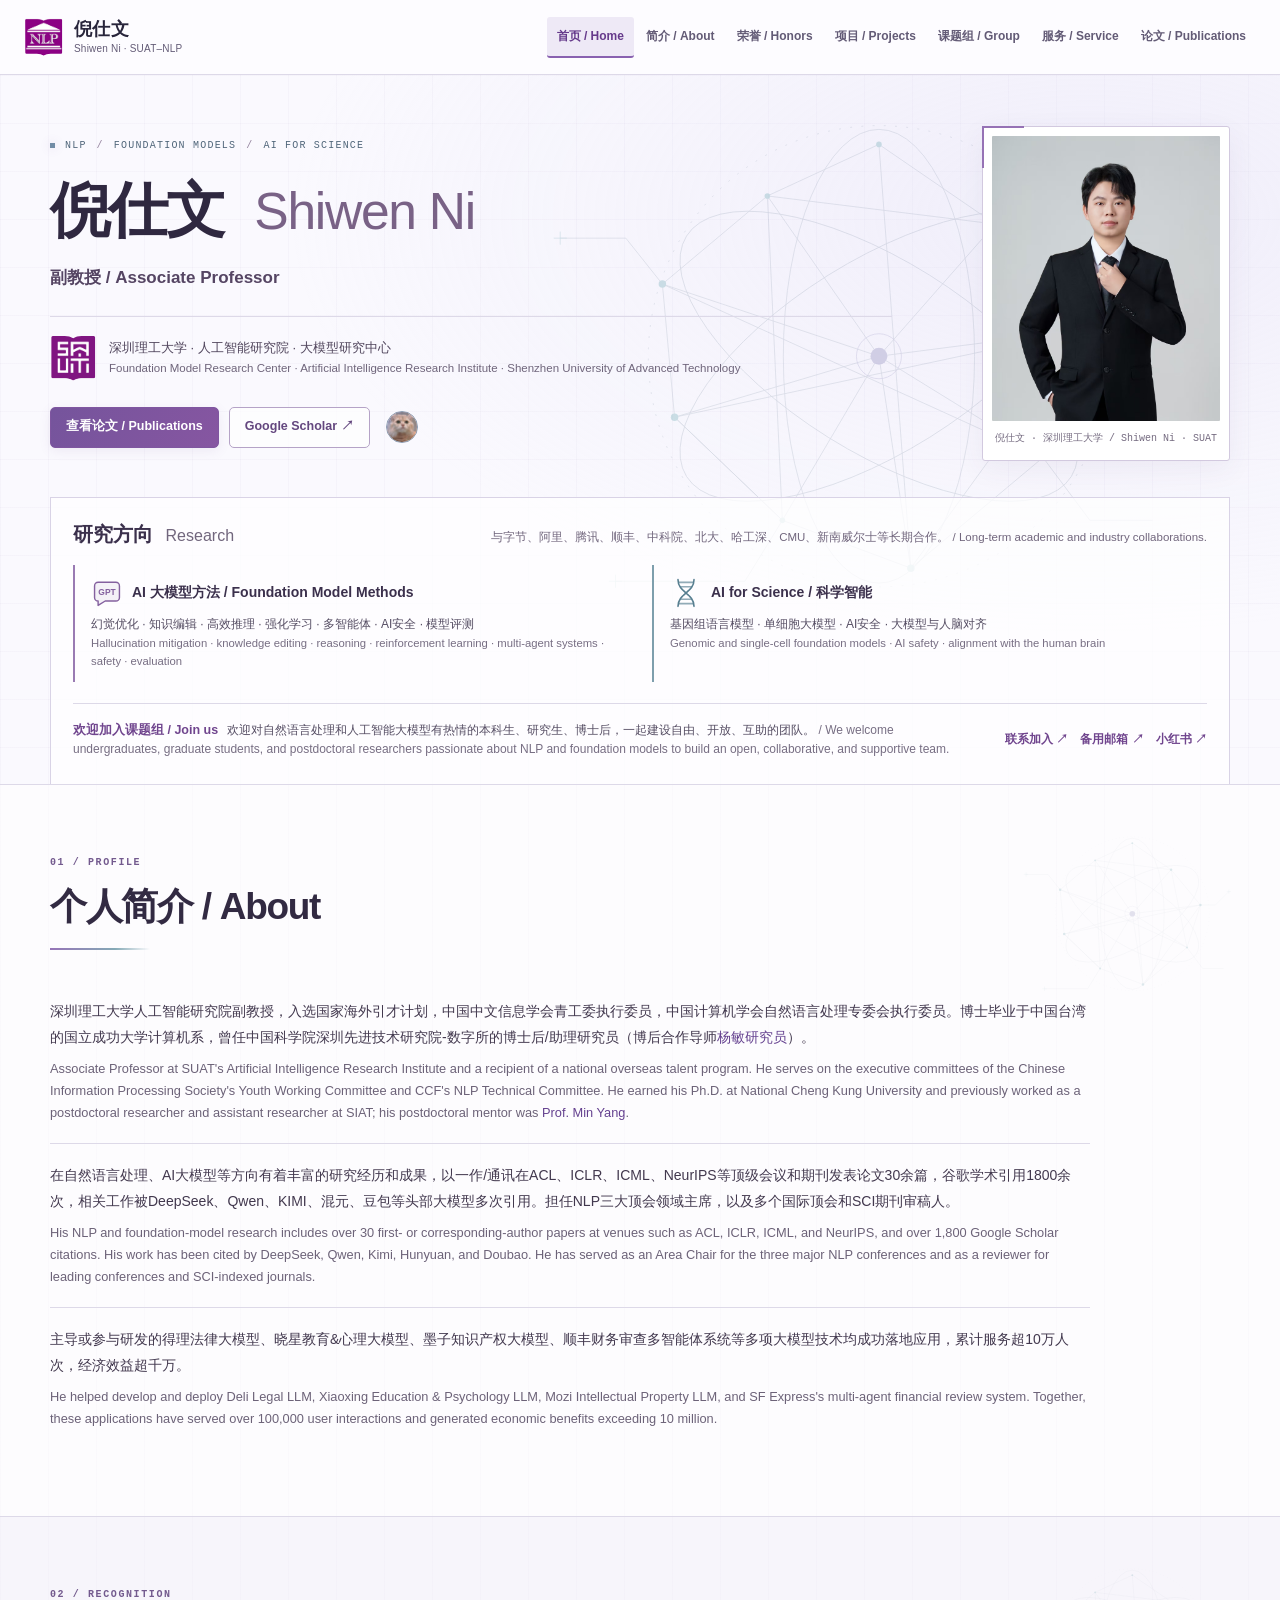
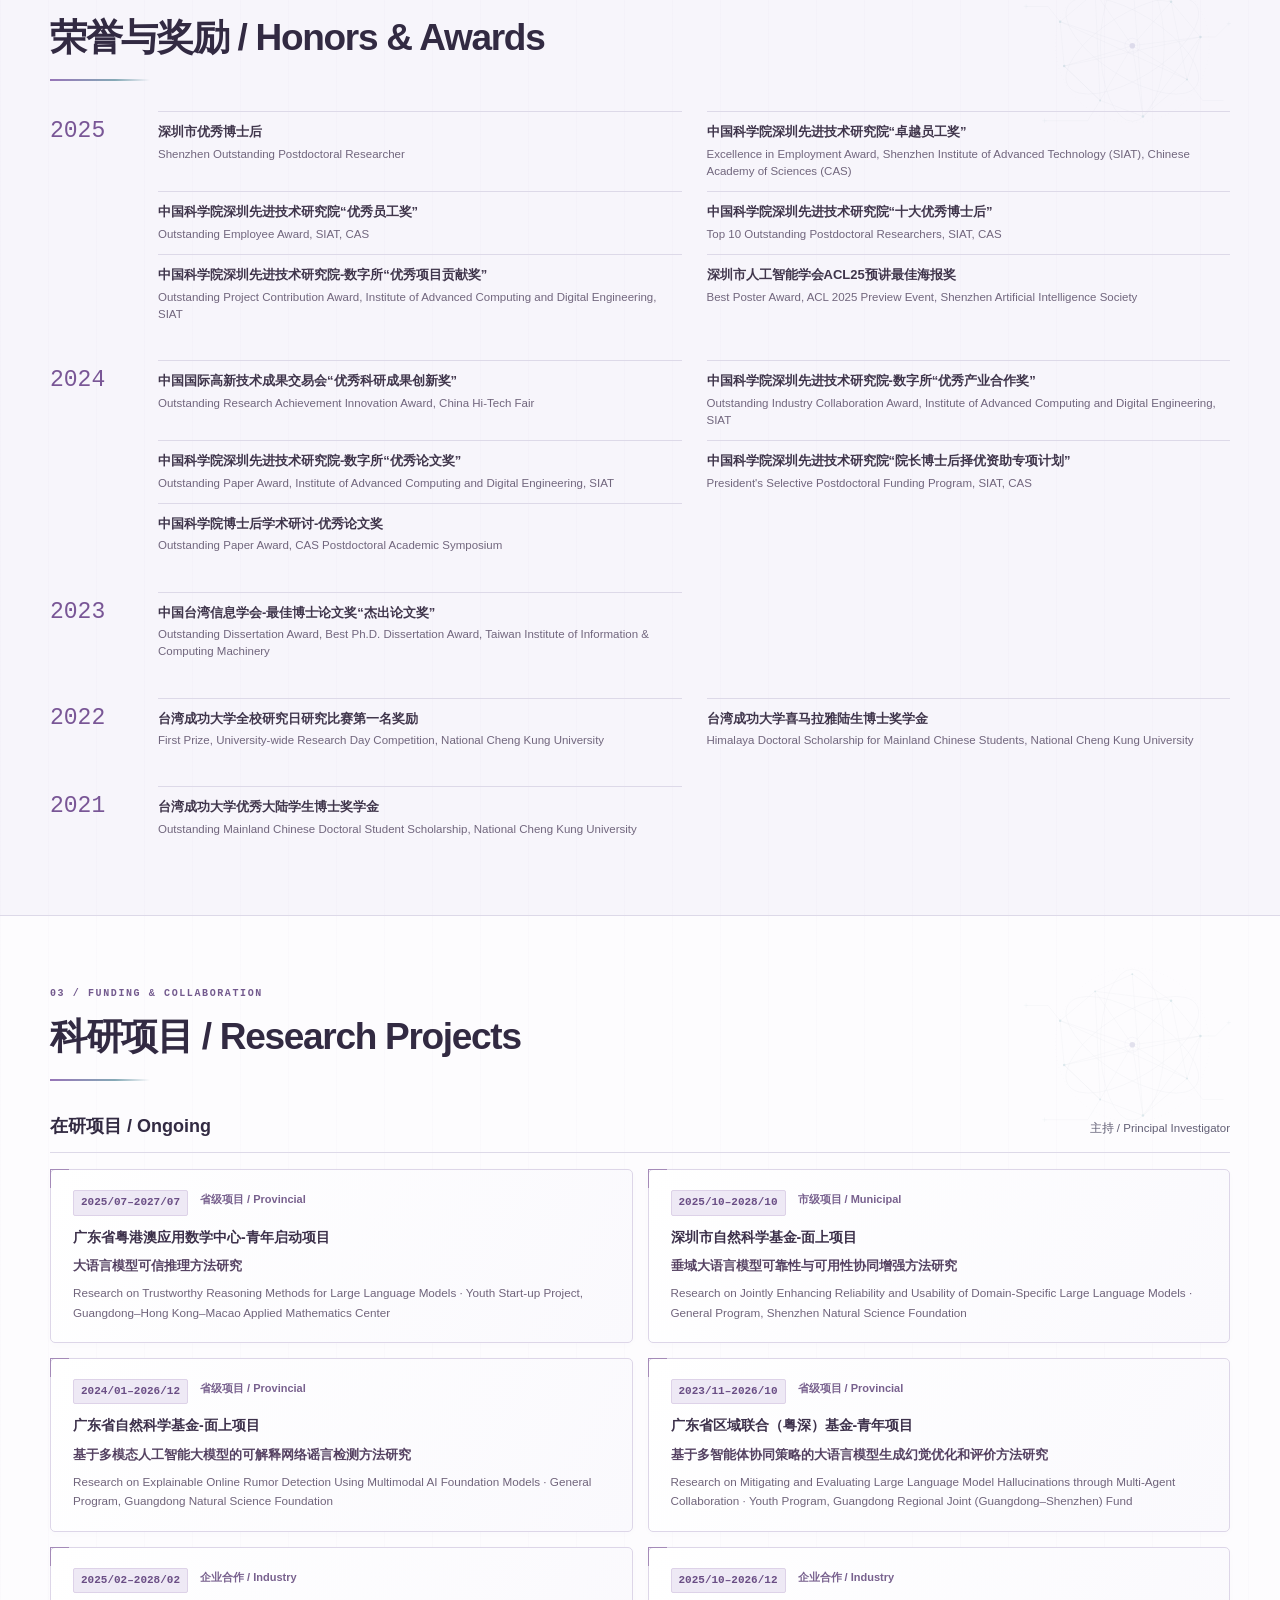
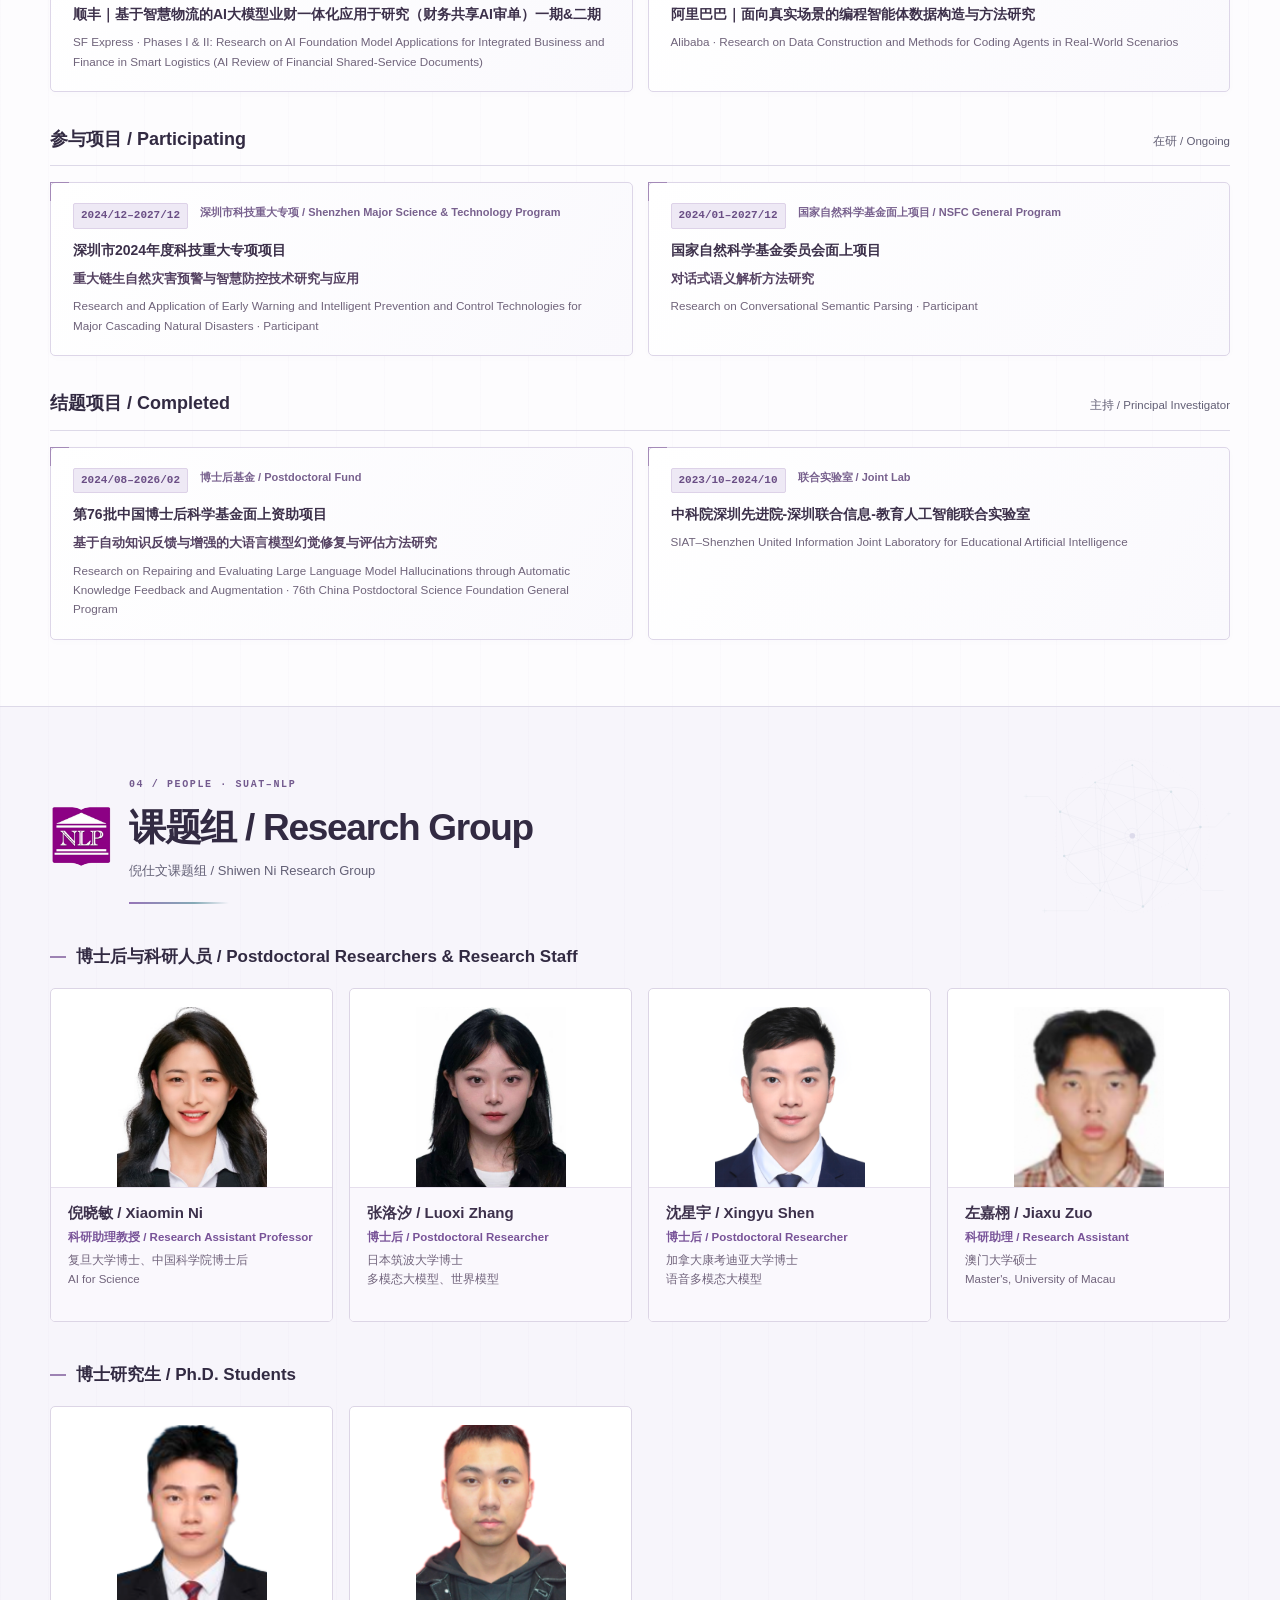
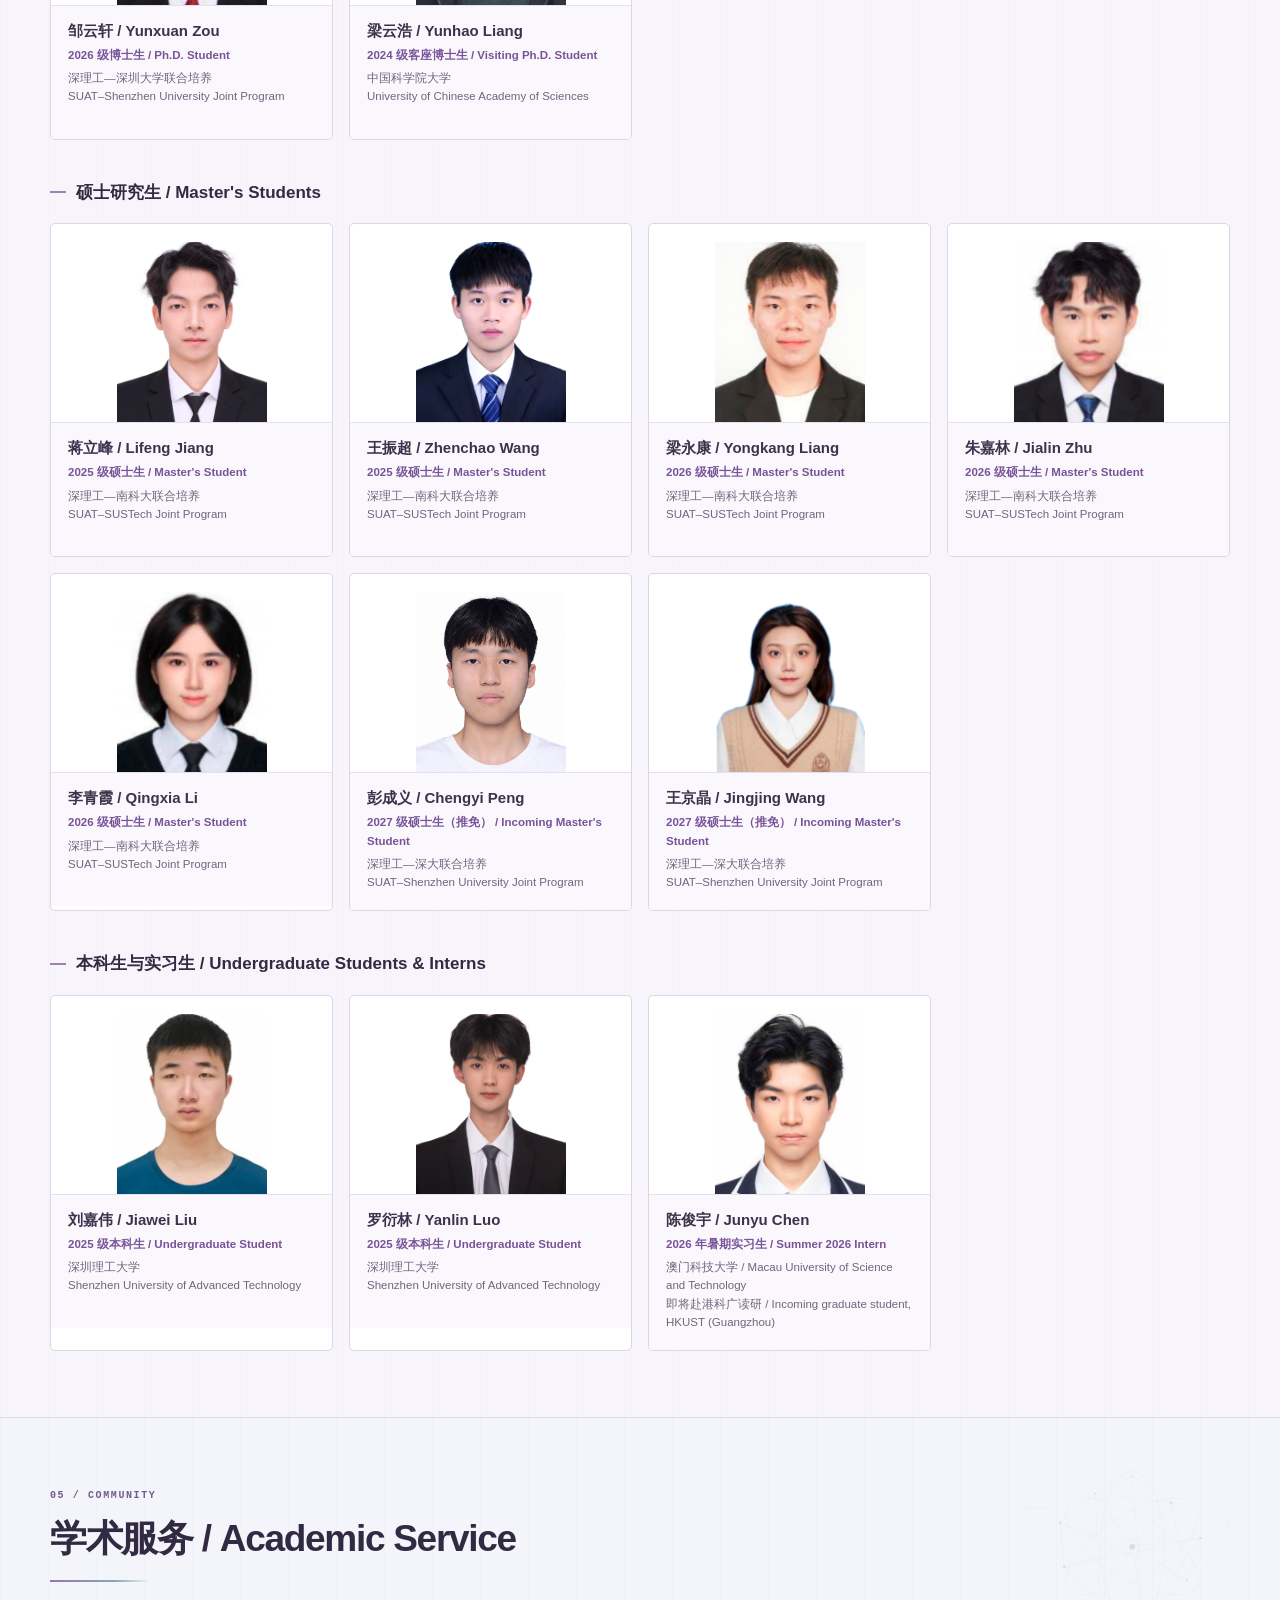
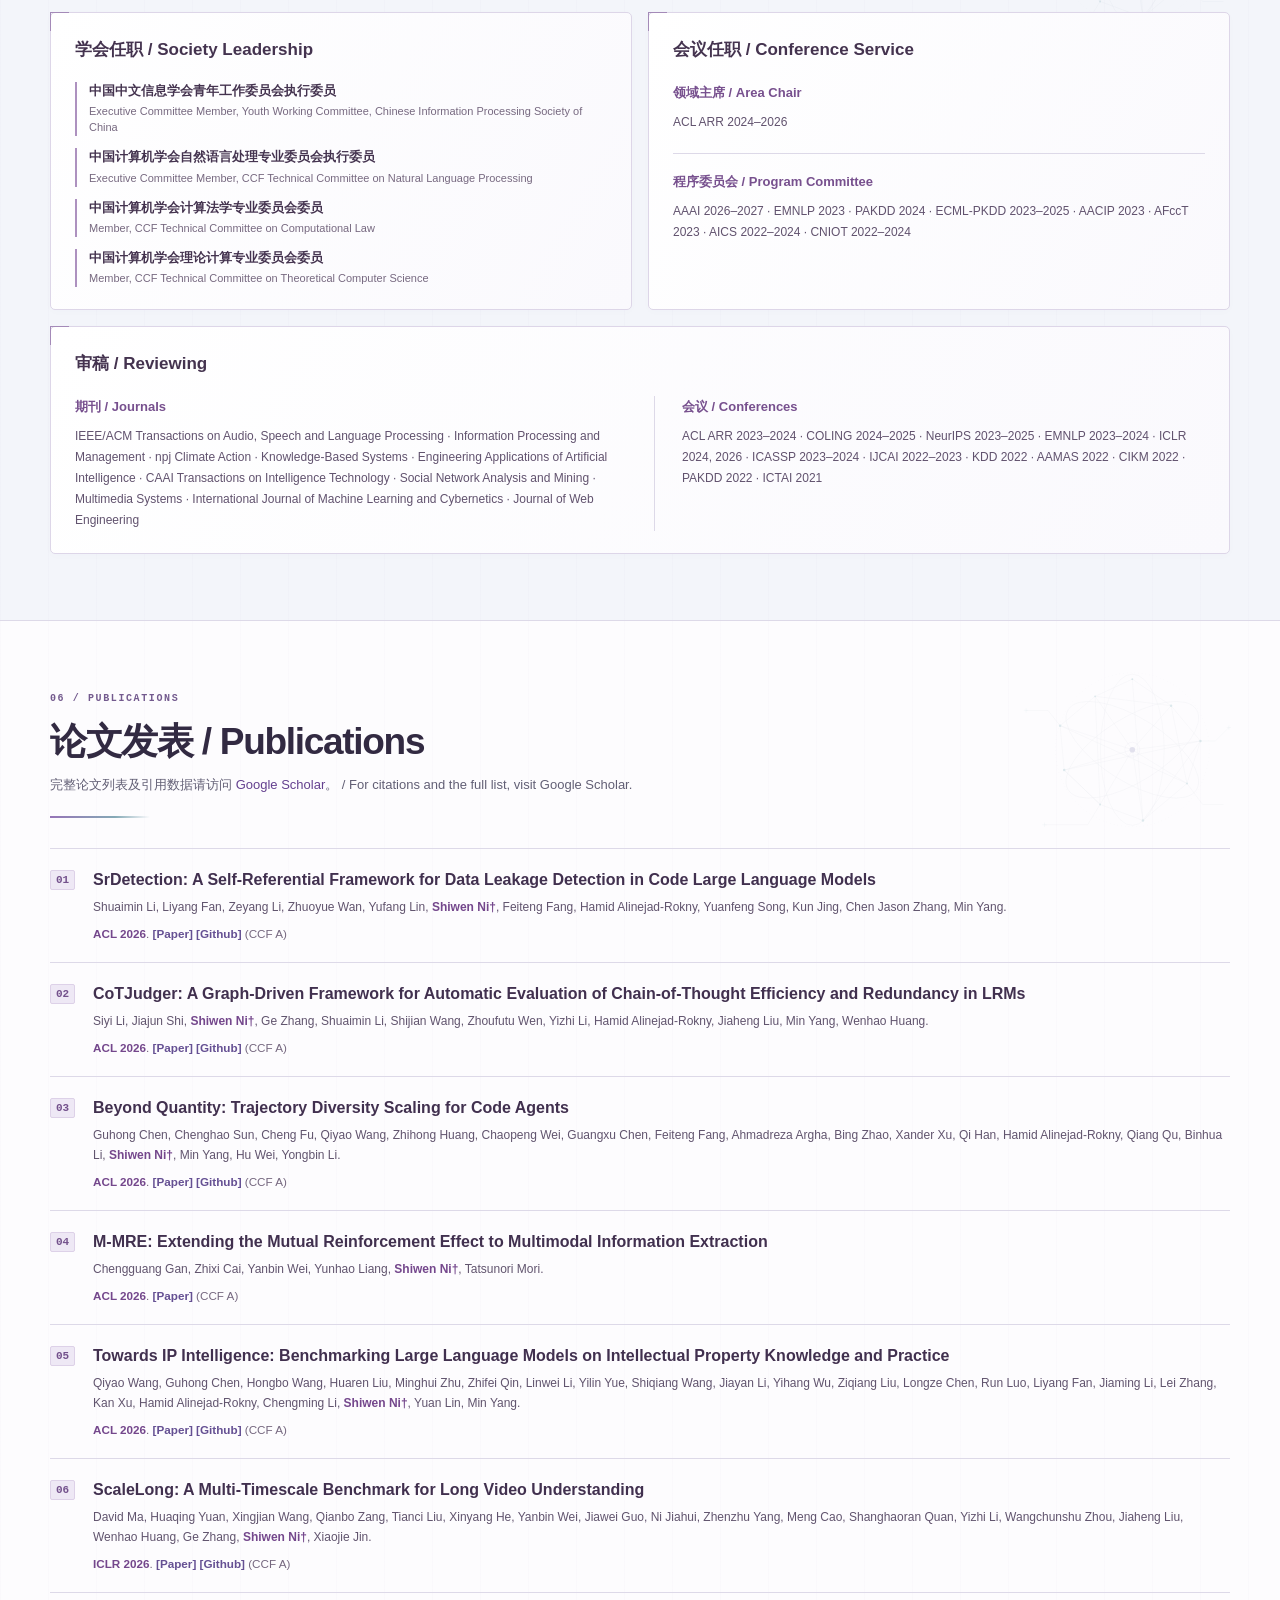
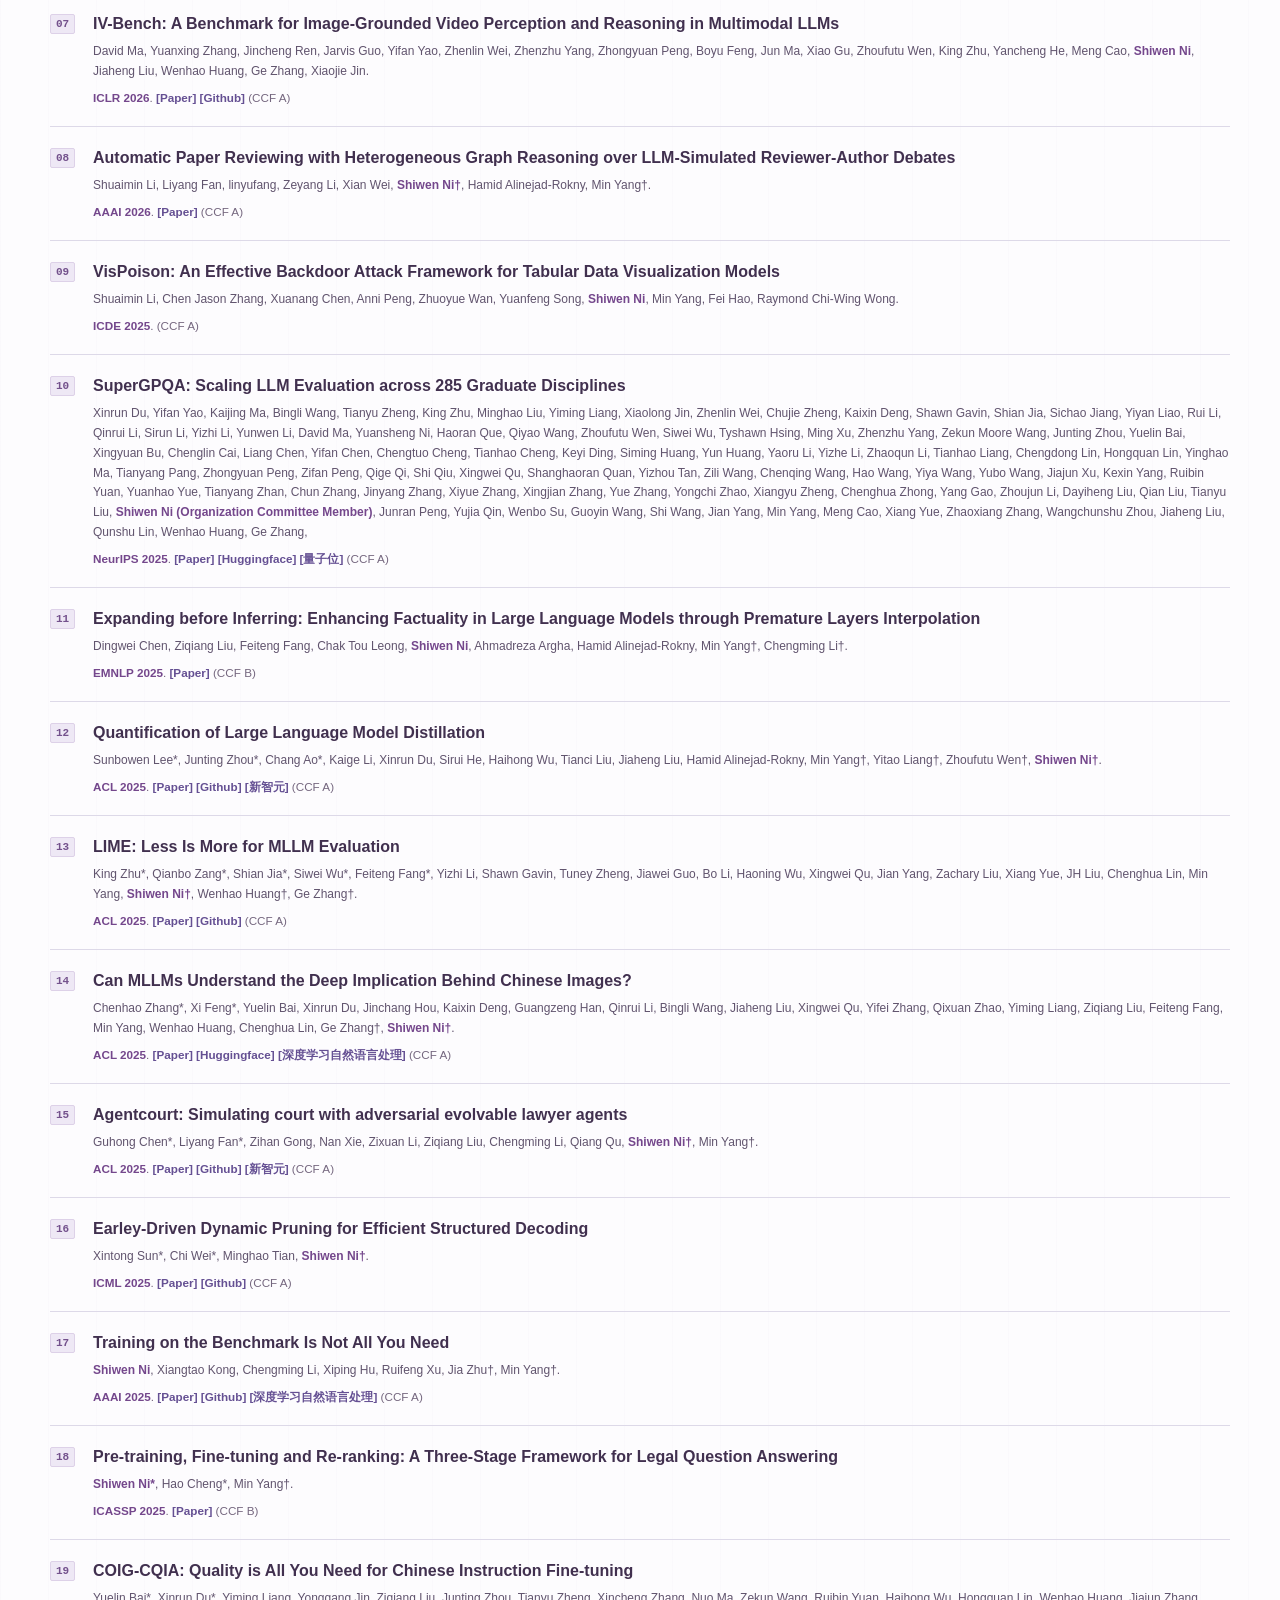
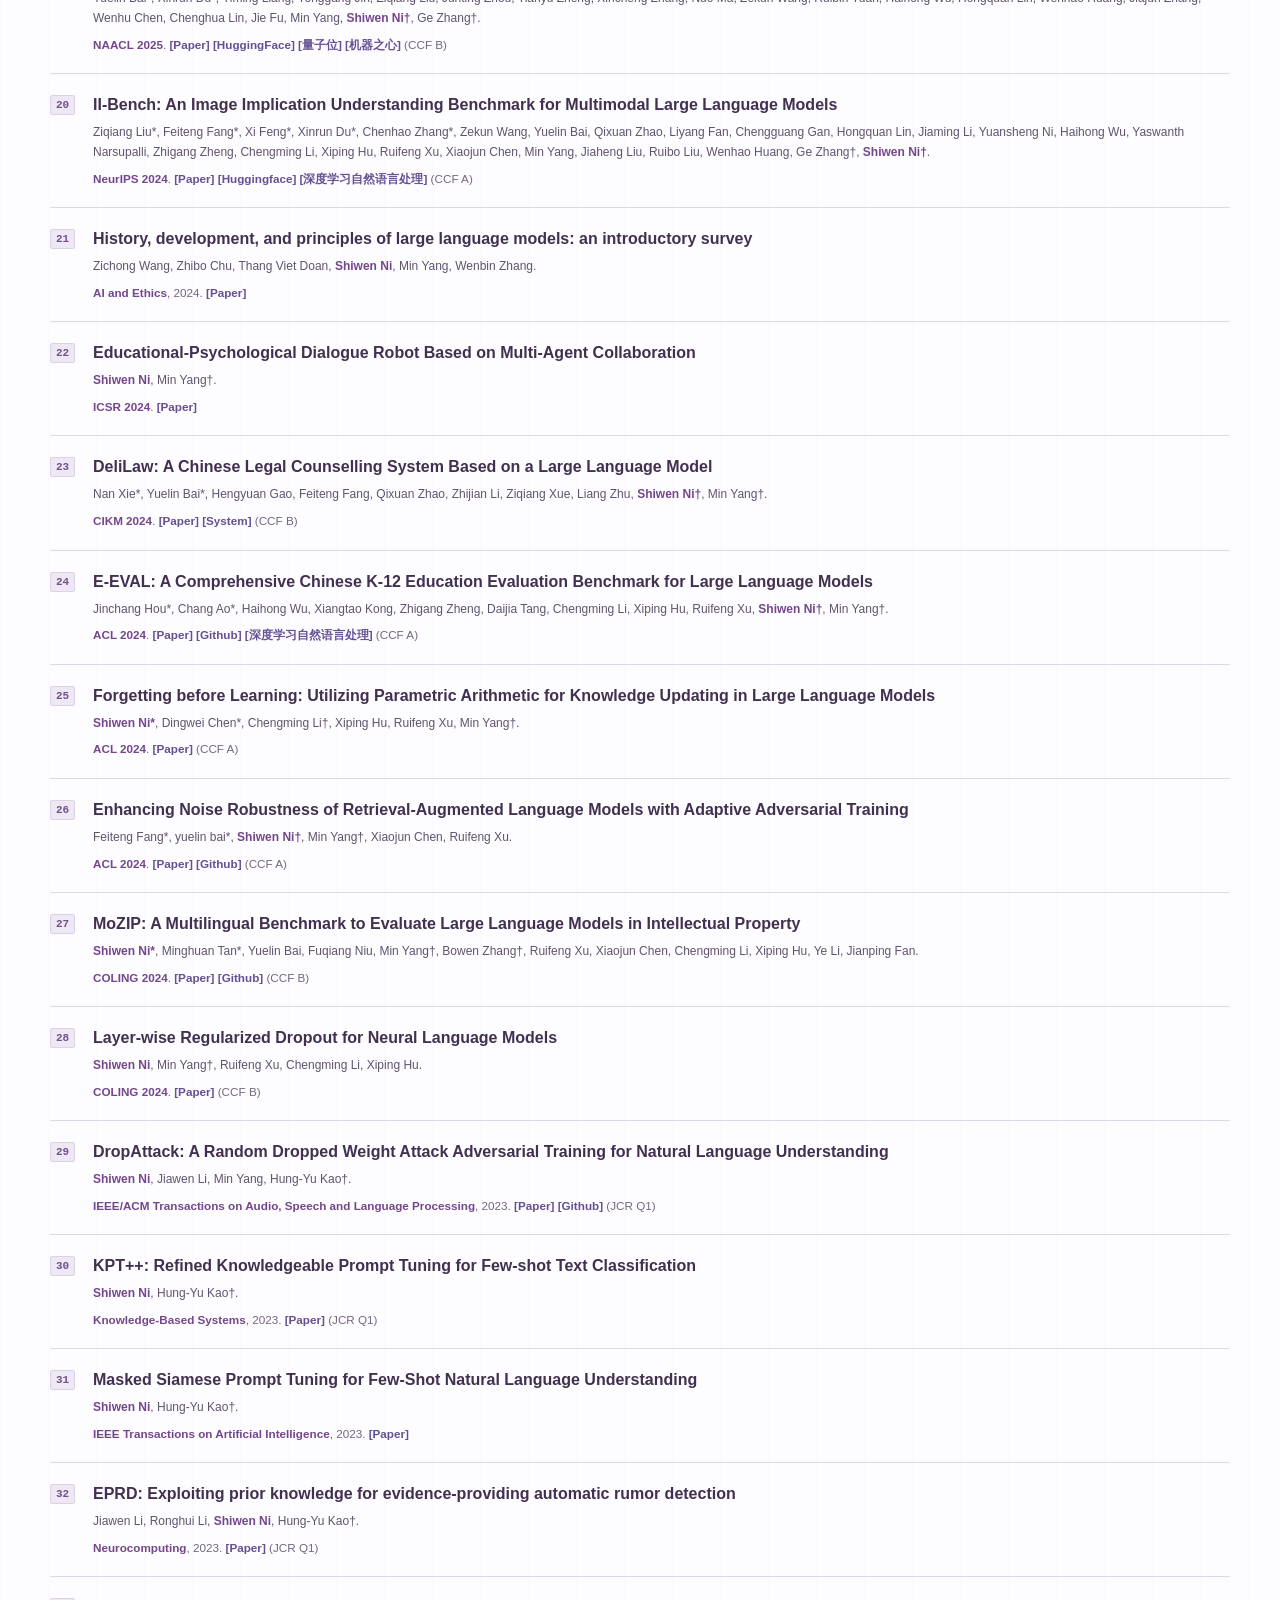
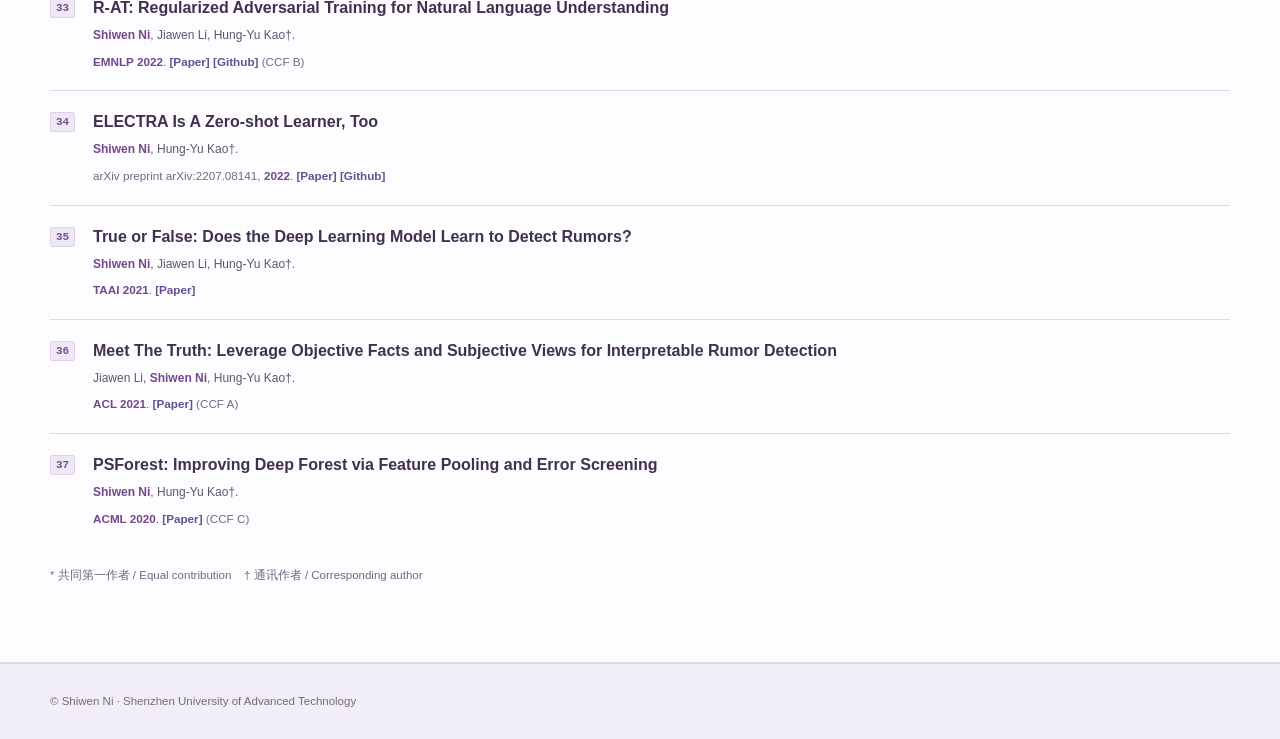
==== commit b33ae95b: "Remove Souffle from the member roster, retaining homepage interaction" ====
--- a/index.html
+++ b/index.html
@@ -212,10 +212,6 @@
       <article class="member-card"><div class="member-photo" role="img" aria-label="陈俊宇" style="--photo-x:1898px;--photo-y:441px;--photo-zoom:1.250000;"></div><div class="member-info"><h3>陈俊宇 / Junyu Chen</h3><p class="member-role">2026 年暑期实习生 / Summer 2026 Intern</p><p>澳门科技大学 / Macau University of Science and Technology<br>即将赴港科广读研 / Incoming graduate student, HKUST (Guangzhou)</p></div></article>
     </div>
 
-    <h3 class="group-subtitle">特别成员 / A Special Member</h3>
-    <div class="member-grid">
-      <article class="member-card mascot-card" id="mascot"><img class="member-photo member-photo-image" src="images/souffle-mascot.jpg" alt="课题组吉祥物舒芙蕾，一只浅金色的猫" width="976" height="1266" loading="lazy" style="object-position: center 32%;"><div class="member-info"><h3>【课题组吉祥物·舒芙蕾】</h3><p class="member-role">Group Mascot · Soufflé</p><button class="pet-button" type="button" aria-label="摸摸舒芙蕾 / Pet Soufflé" hidden>摸摸舒芙蕾 ♡</button><p class="pet-reply" aria-live="polite" aria-atomic="true">科研间隙，来看看猫。</p></div></article>
-    </div>
       </div>
     </section>
 
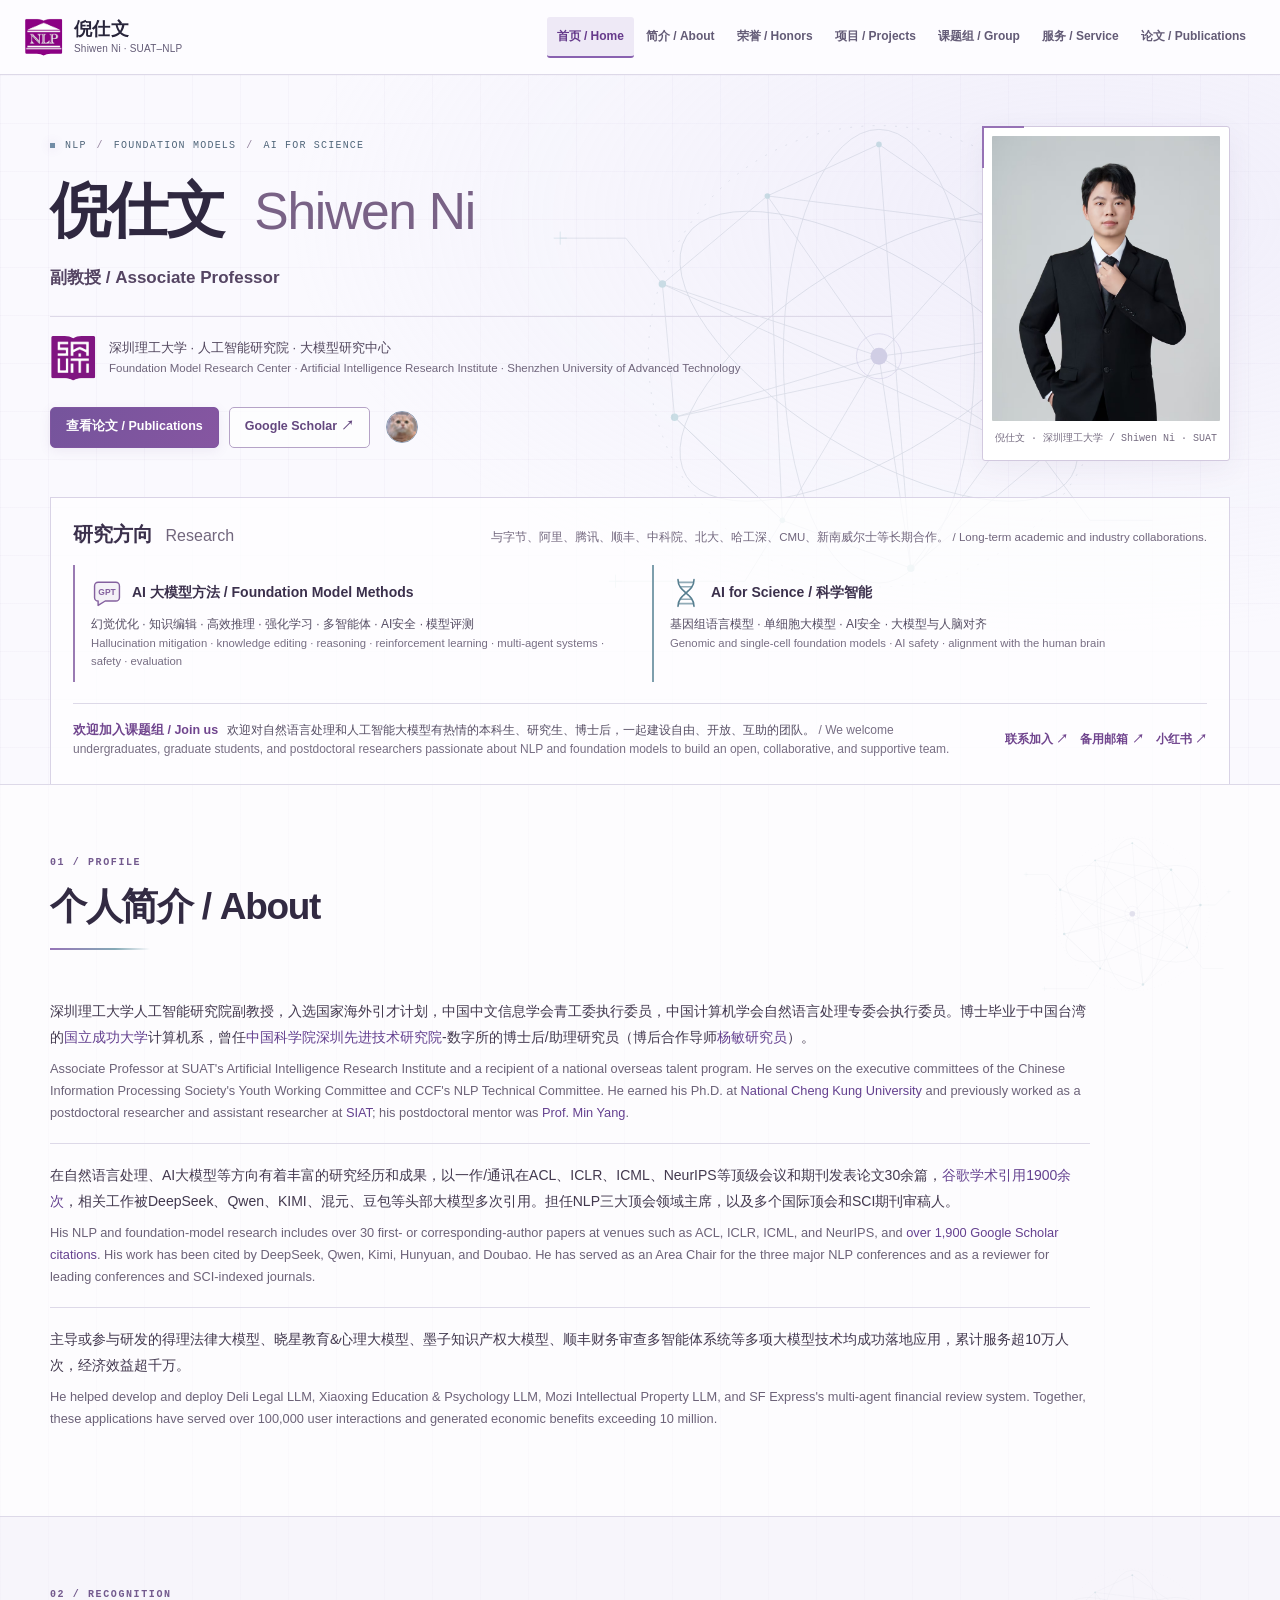
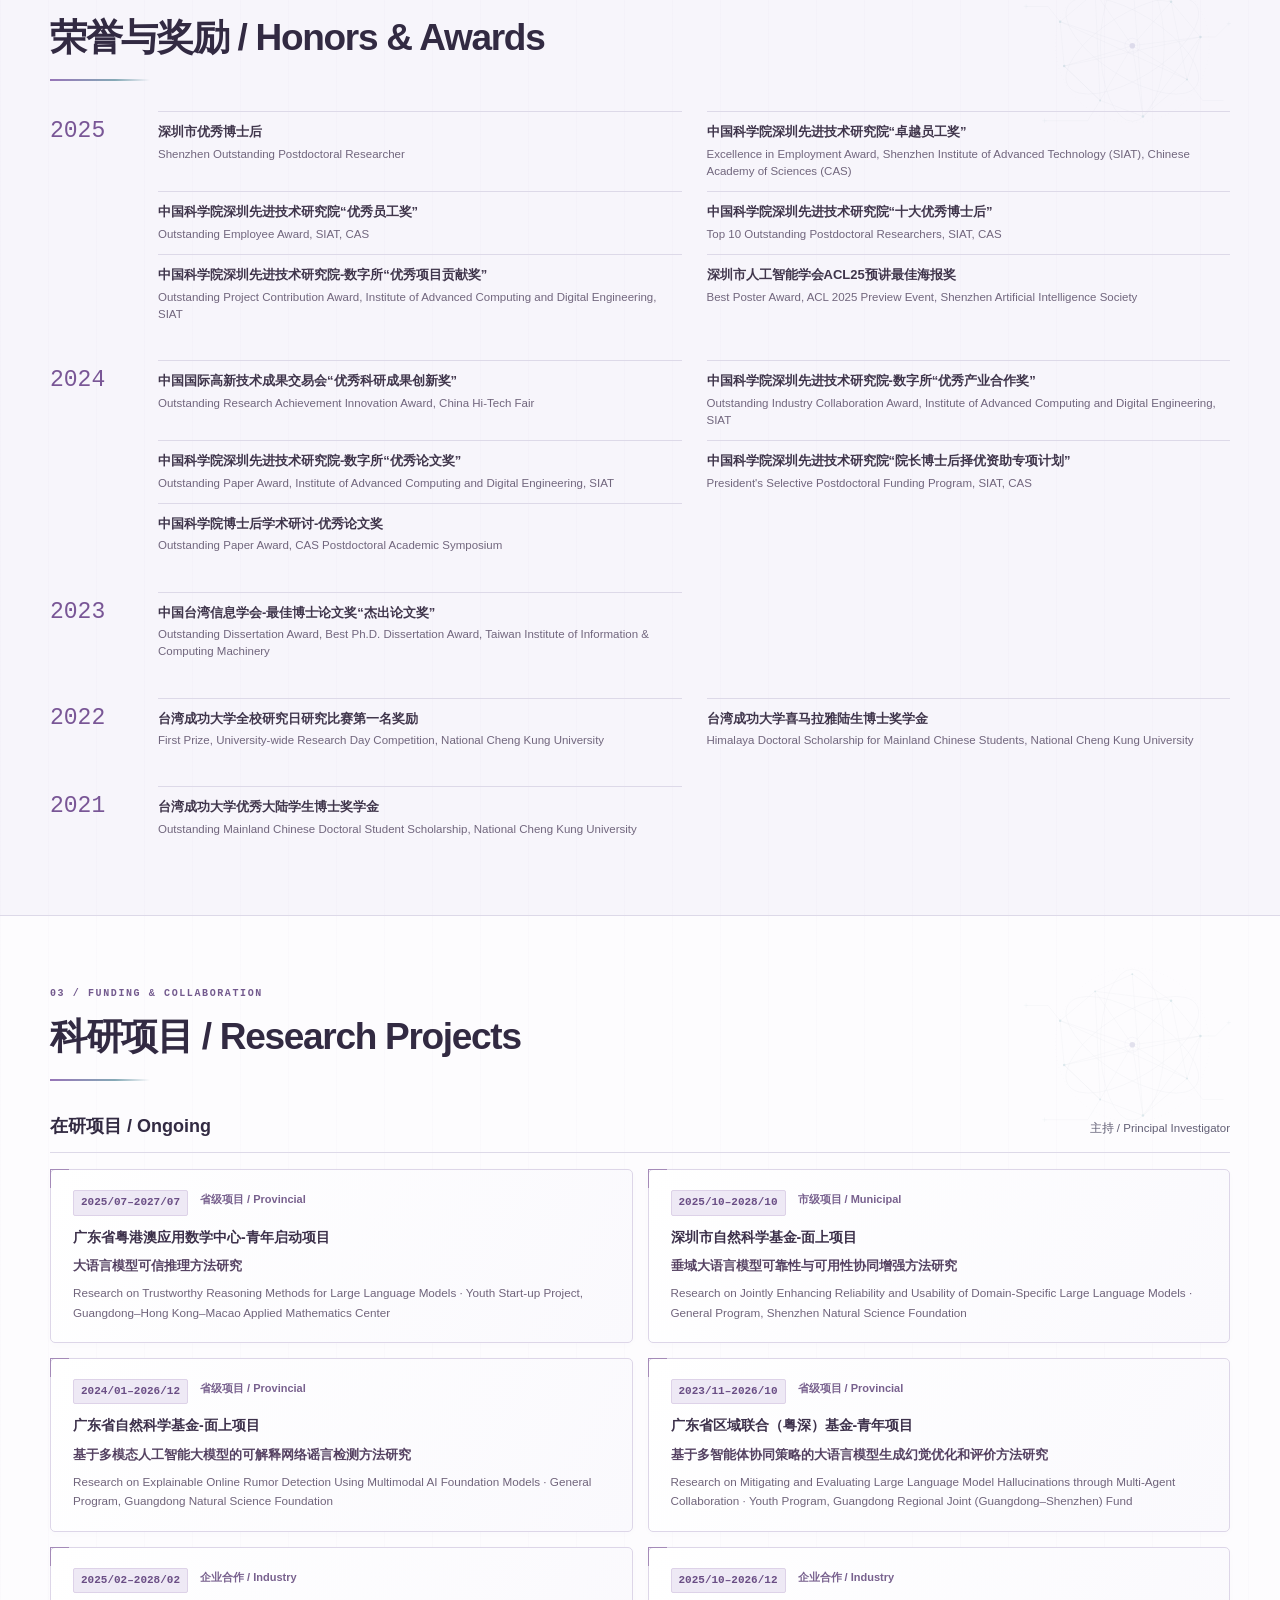
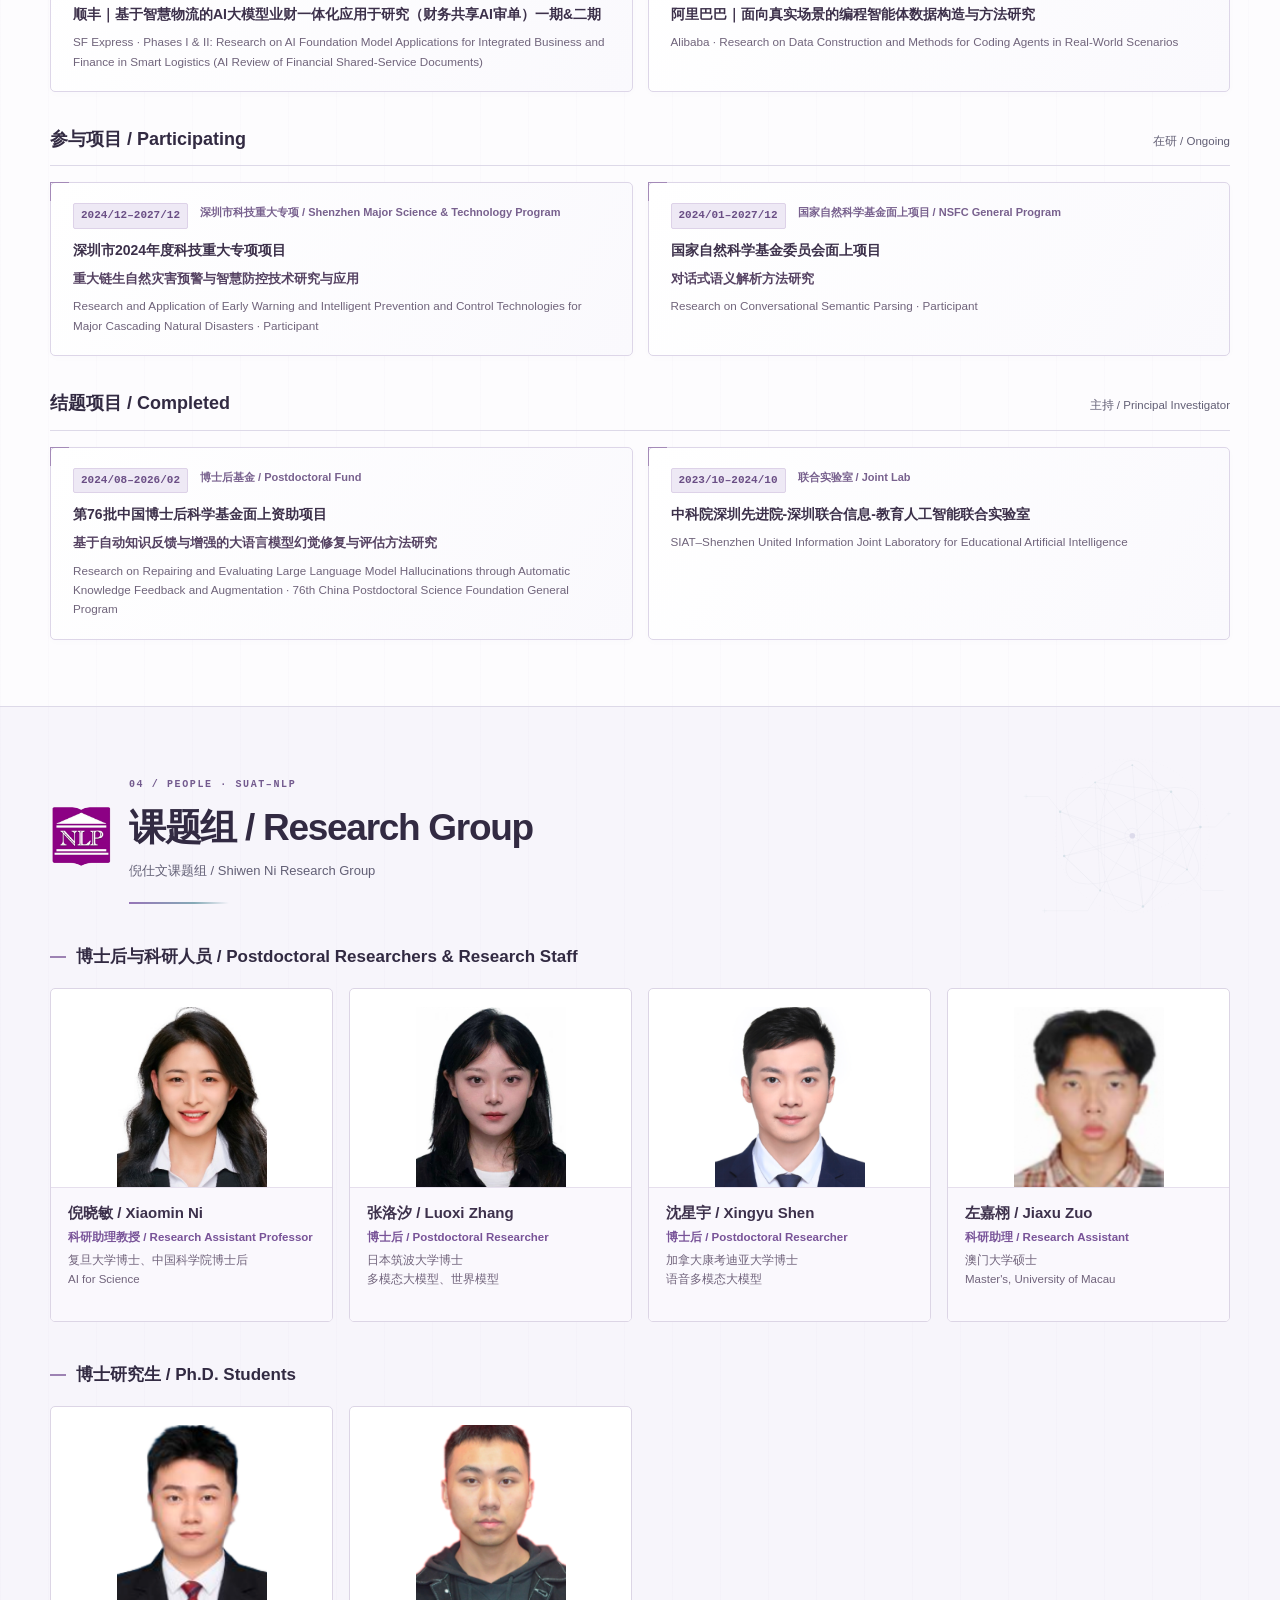
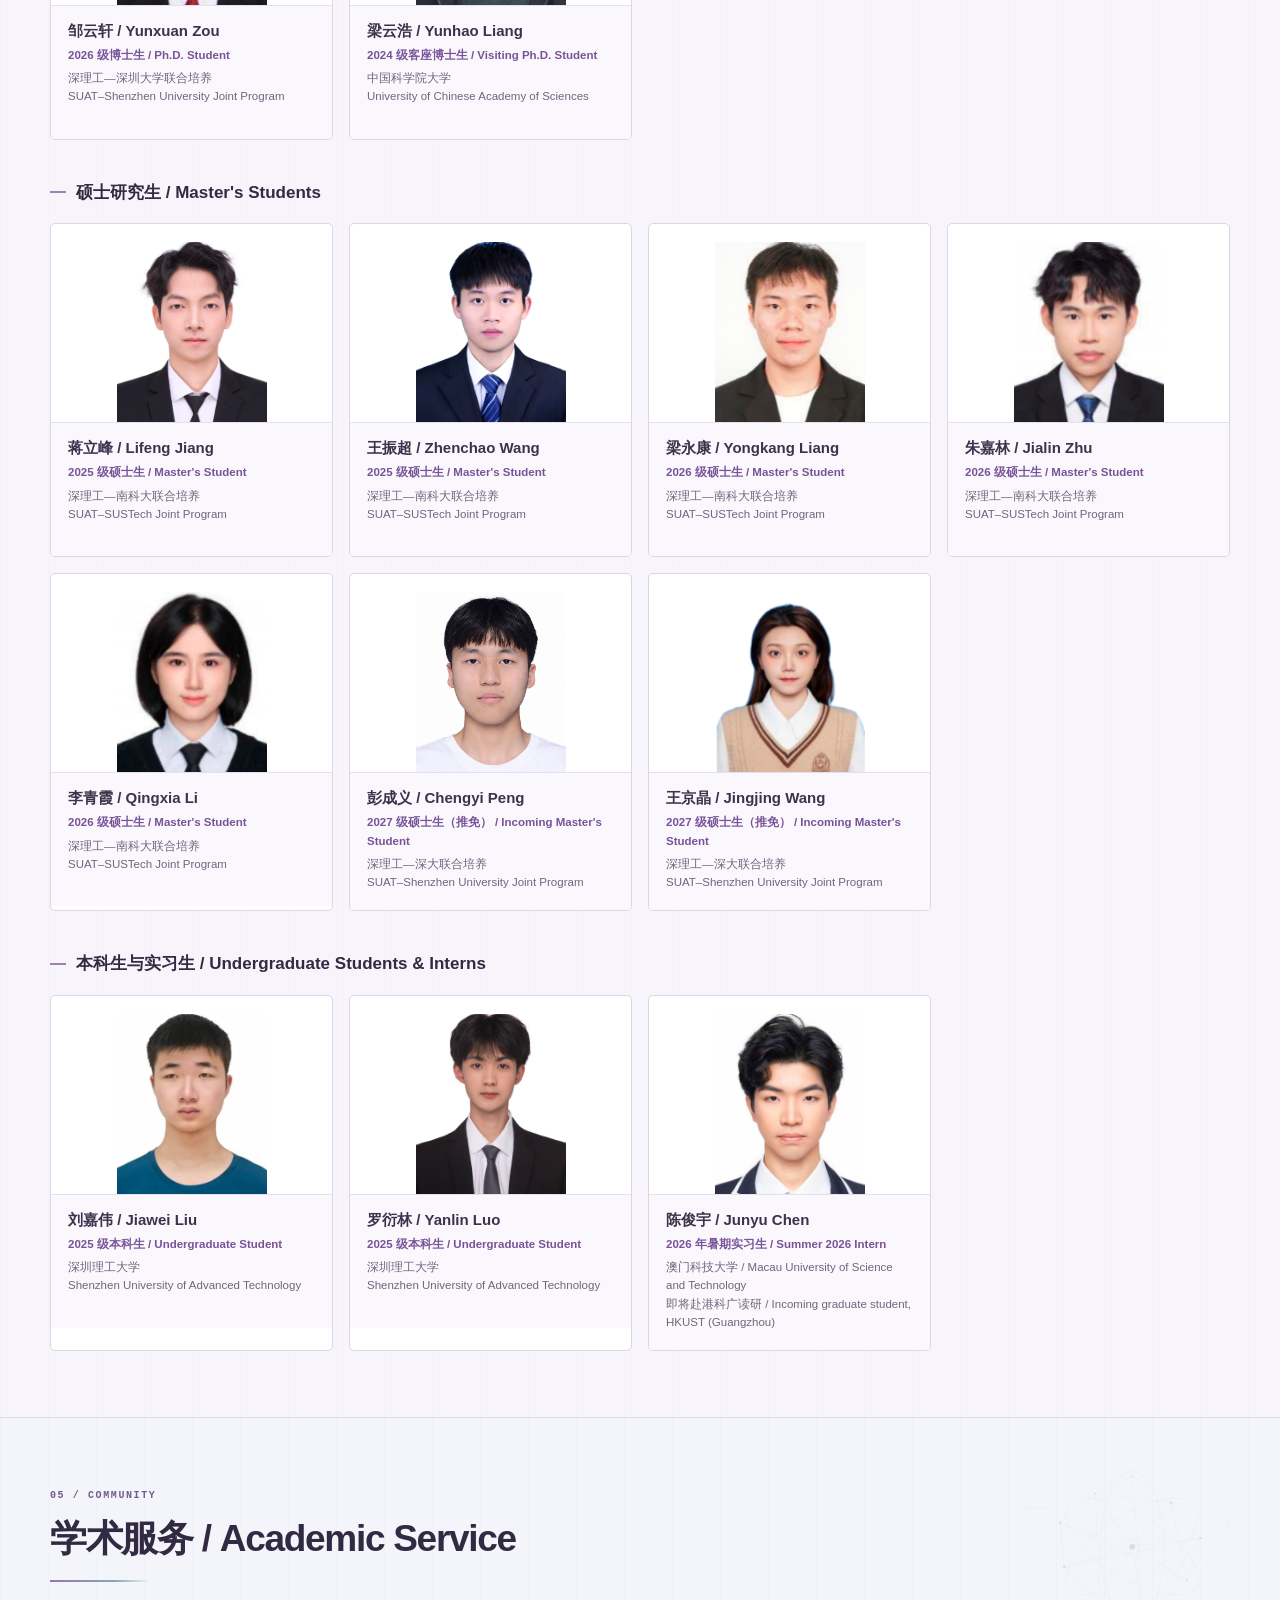
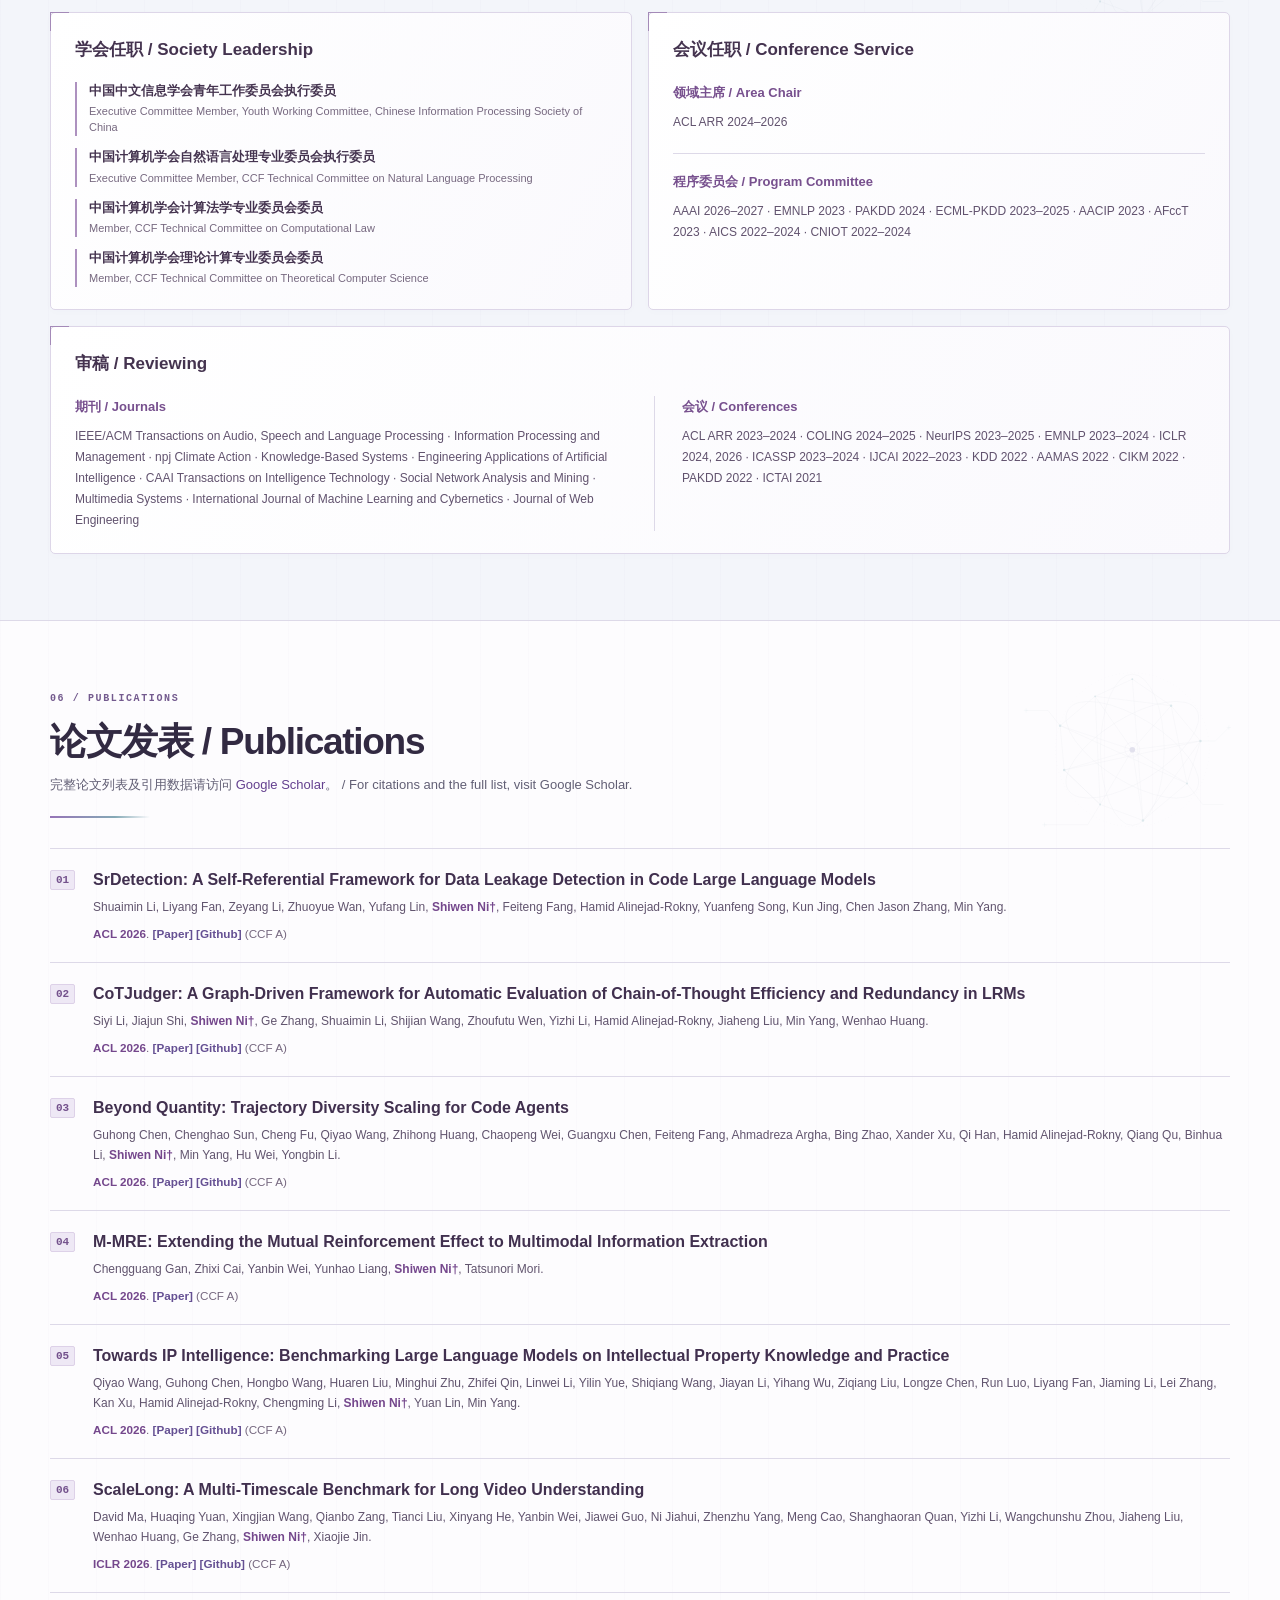
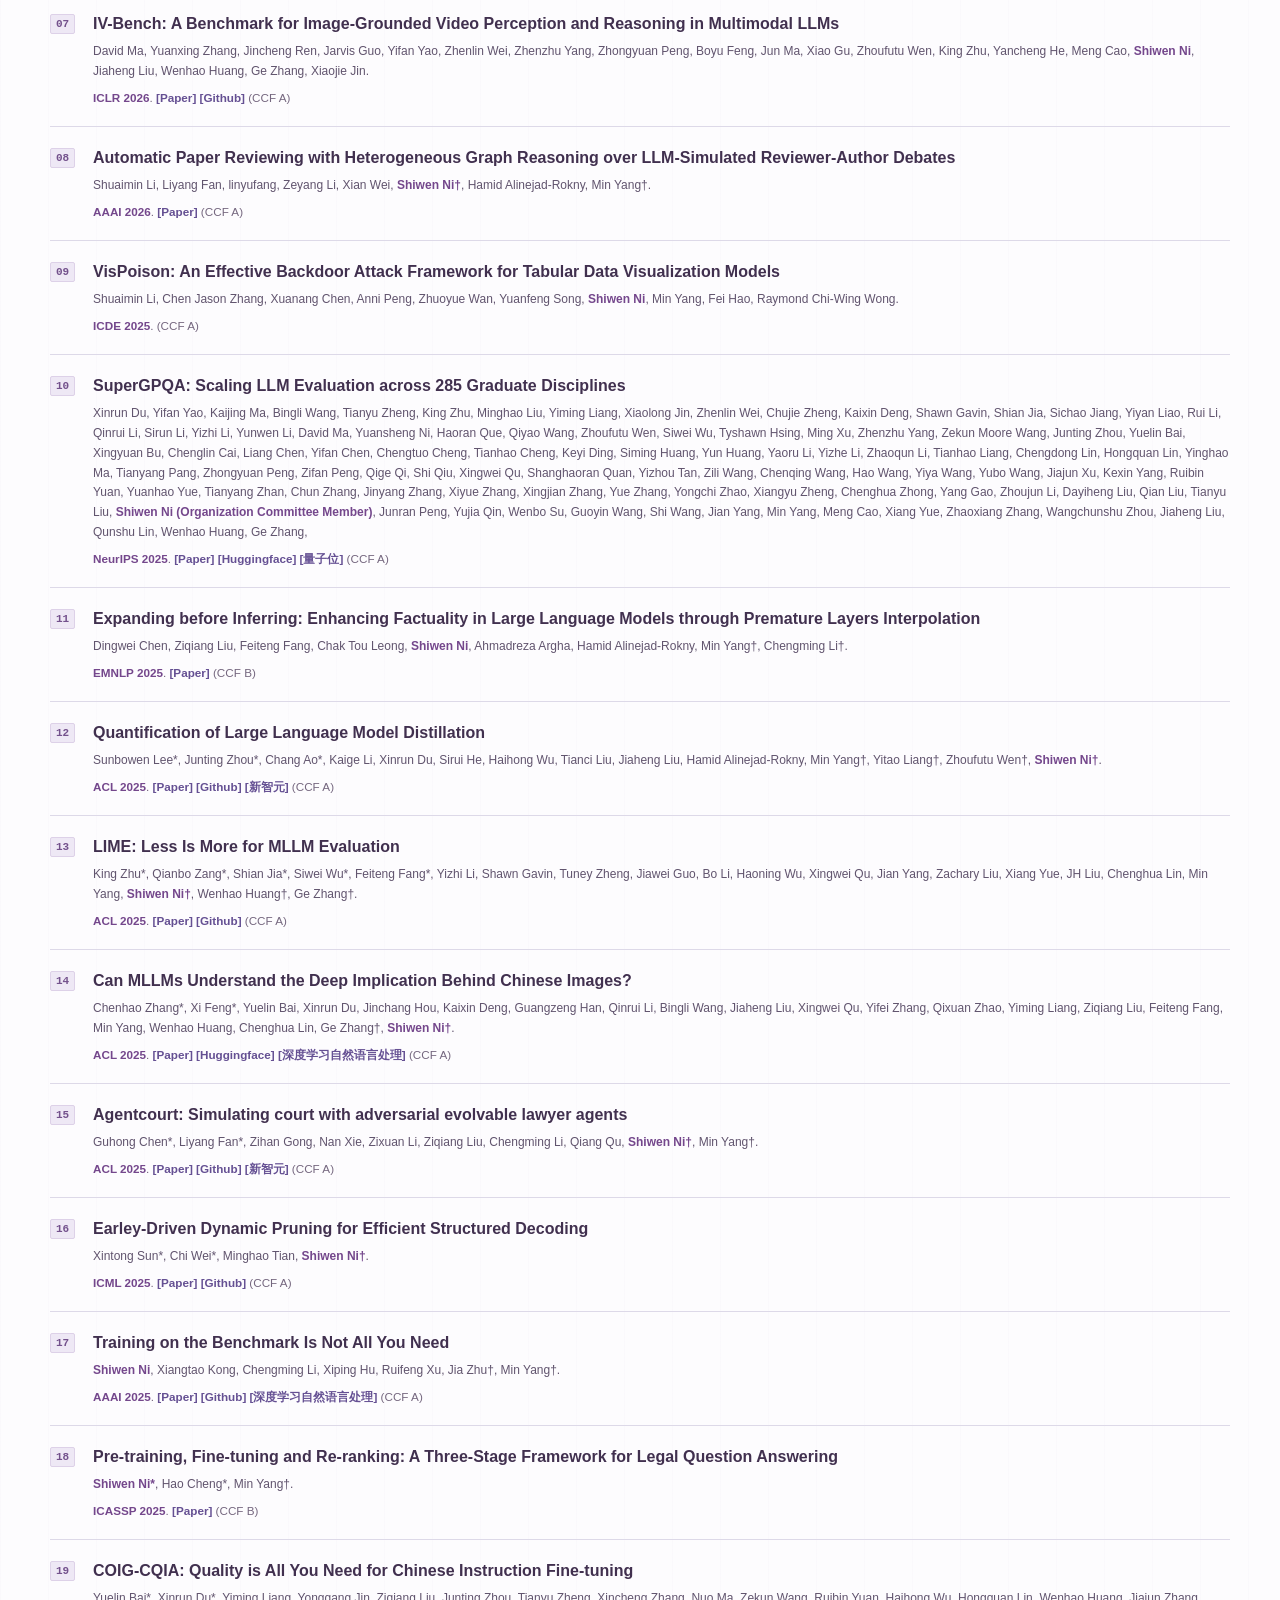
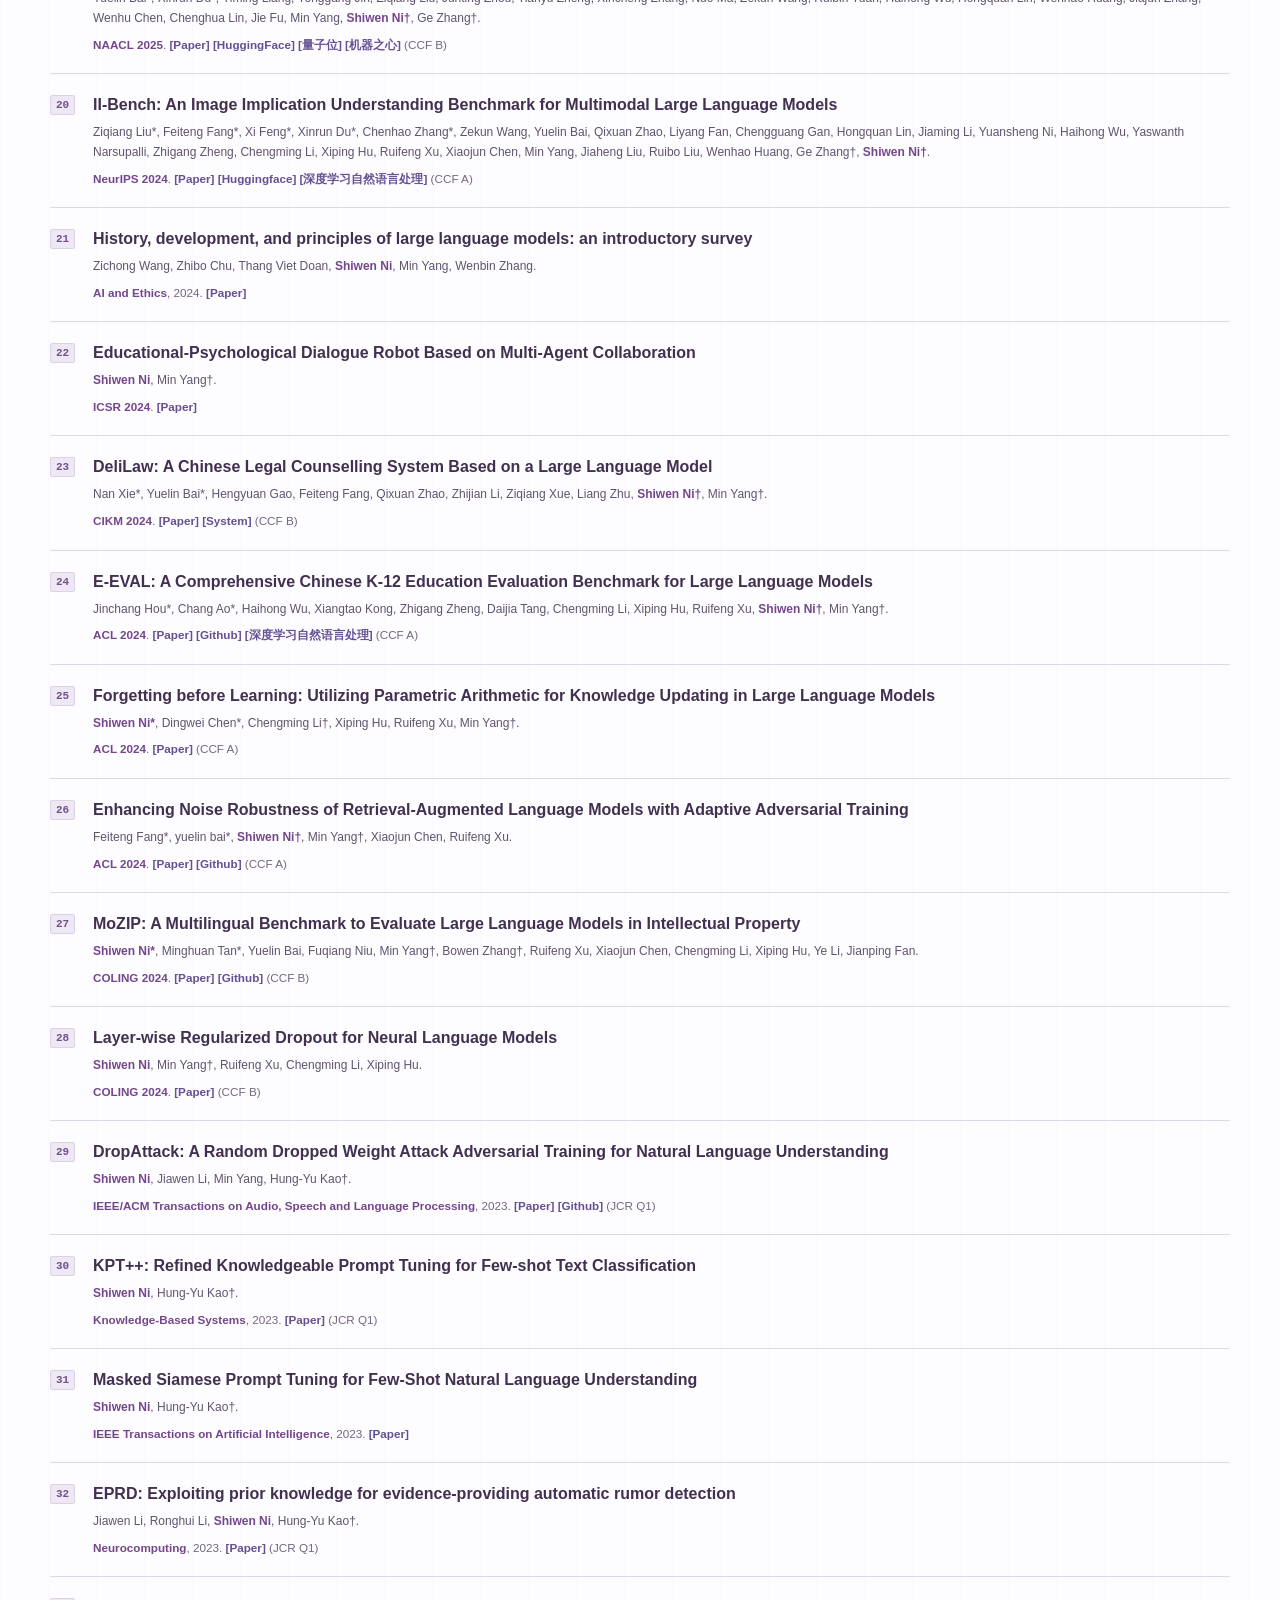
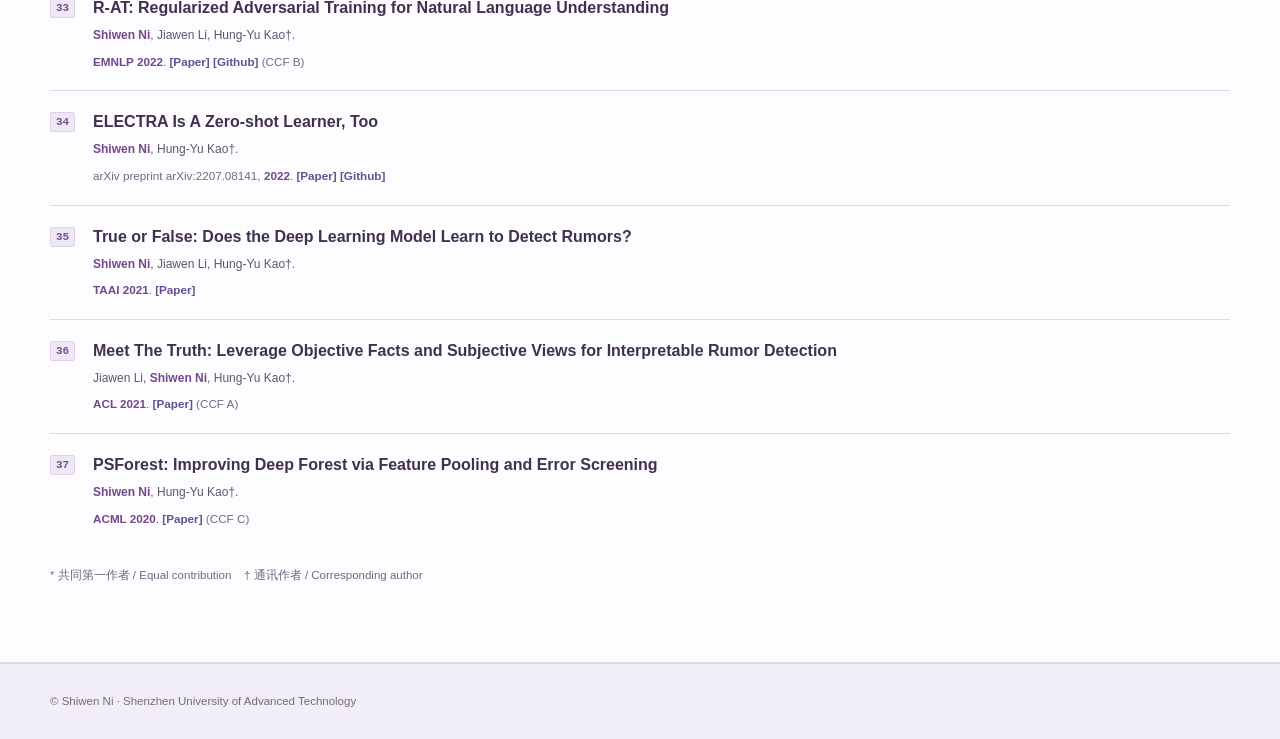
==== commit 59d6da8e: "Link biography affiliations and update Scholar citations to over 1900" ====
--- a/index.html
+++ b/index.html
@@ -70,12 +70,12 @@
         <div class="section-heading"><span class="section-kicker">Profile</span><h2 id="about-title">个人简介 / About</h2></div>
         <div class="about-story">
           <div class="profile-pair">
-            <p lang="zh-CN">深圳理工大学人工智能研究院副教授，入选国家海外引才计划，中国中文信息学会青工委执行委员，中国计算机学会自然语言处理专委会执行委员。博士毕业于中国台湾的国立成功大学计算机系，曾任中国科学院深圳先进技术研究院-数字所的博士后/助理研究员（博后合作导师<a href="https://minyang.me/" target="_blank" rel="noopener noreferrer">杨敏研究员</a>）。</p>
-            <p lang="en">Associate Professor at SUAT's Artificial Intelligence Research Institute and a recipient of a national overseas talent program. He serves on the executive committees of the Chinese Information Processing Society's Youth Working Committee and CCF's NLP Technical Committee. He earned his Ph.D. at National Cheng Kung University and previously worked as a postdoctoral researcher and assistant researcher at SIAT; his postdoctoral mentor was <a href="https://minyang.me/" target="_blank" rel="noopener noreferrer">Prof. Min Yang</a>.</p>
+            <p lang="zh-CN">深圳理工大学人工智能研究院副教授，入选国家海外引才计划，中国中文信息学会青工委执行委员，中国计算机学会自然语言处理专委会执行委员。博士毕业于中国台湾的<a href="https://www.ncku.edu.tw/" target="_blank" rel="noopener noreferrer">国立成功大学</a>计算机系，曾任<a href="https://www.siat.ac.cn/" target="_blank" rel="noopener noreferrer">中国科学院深圳先进技术研究院</a>-数字所的博士后/助理研究员（博后合作导师<a href="https://minyang.me/" target="_blank" rel="noopener noreferrer">杨敏研究员</a>）。</p>
+            <p lang="en">Associate Professor at SUAT's Artificial Intelligence Research Institute and a recipient of a national overseas talent program. He serves on the executive committees of the Chinese Information Processing Society's Youth Working Committee and CCF's NLP Technical Committee. He earned his Ph.D. at <a href="https://www.ncku.edu.tw/" target="_blank" rel="noopener noreferrer">National Cheng Kung University</a> and previously worked as a postdoctoral researcher and assistant researcher at <a href="https://www.siat.ac.cn/" target="_blank" rel="noopener noreferrer">SIAT</a>; his postdoctoral mentor was <a href="https://minyang.me/" target="_blank" rel="noopener noreferrer">Prof. Min Yang</a>.</p>
           </div>
           <div class="profile-pair">
-            <p lang="zh-CN">在自然语言处理、AI大模型等方向有着丰富的研究经历和成果，以一作/通讯在ACL、ICLR、ICML、NeurIPS等顶级会议和期刊发表论文30余篇，谷歌学术引用1800余次，相关工作被DeepSeek、Qwen、KIMI、混元、豆包等头部大模型多次引用。担任NLP三大顶会领域主席，以及多个国际顶会和SCI期刊审稿人。</p>
-            <p lang="en">His NLP and foundation-model research includes over 30 first- or corresponding-author papers at venues such as ACL, ICLR, ICML, and NeurIPS, and over 1,800 Google Scholar citations. His work has been cited by DeepSeek, Qwen, Kimi, Hunyuan, and Doubao. He has served as an Area Chair for the three major NLP conferences and as a reviewer for leading conferences and SCI-indexed journals.</p>
+            <p lang="zh-CN">在自然语言处理、AI大模型等方向有着丰富的研究经历和成果，以一作/通讯在ACL、ICLR、ICML、NeurIPS等顶级会议和期刊发表论文30余篇，<a href="https://scholar.google.com/citations?user=ln4hmCwAAAAJ" target="_blank" rel="noopener noreferrer">谷歌学术引用1900余次</a>，相关工作被DeepSeek、Qwen、KIMI、混元、豆包等头部大模型多次引用。担任NLP三大顶会领域主席，以及多个国际顶会和SCI期刊审稿人。</p>
+            <p lang="en">His NLP and foundation-model research includes over 30 first- or corresponding-author papers at venues such as ACL, ICLR, ICML, and NeurIPS, and <a href="https://scholar.google.com/citations?user=ln4hmCwAAAAJ" target="_blank" rel="noopener noreferrer">over 1,900 Google Scholar citations</a>. His work has been cited by DeepSeek, Qwen, Kimi, Hunyuan, and Doubao. He has served as an Area Chair for the three major NLP conferences and as a reviewer for leading conferences and SCI-indexed journals.</p>
           </div>
           <div class="profile-pair">
             <p lang="zh-CN">主导或参与研发的得理法律大模型、晓星教育&amp;心理大模型、墨子知识产权大模型、顺丰财务审查多智能体系统等多项大模型技术均成功落地应用，累计服务超10万人次，经济效益超千万。</p>
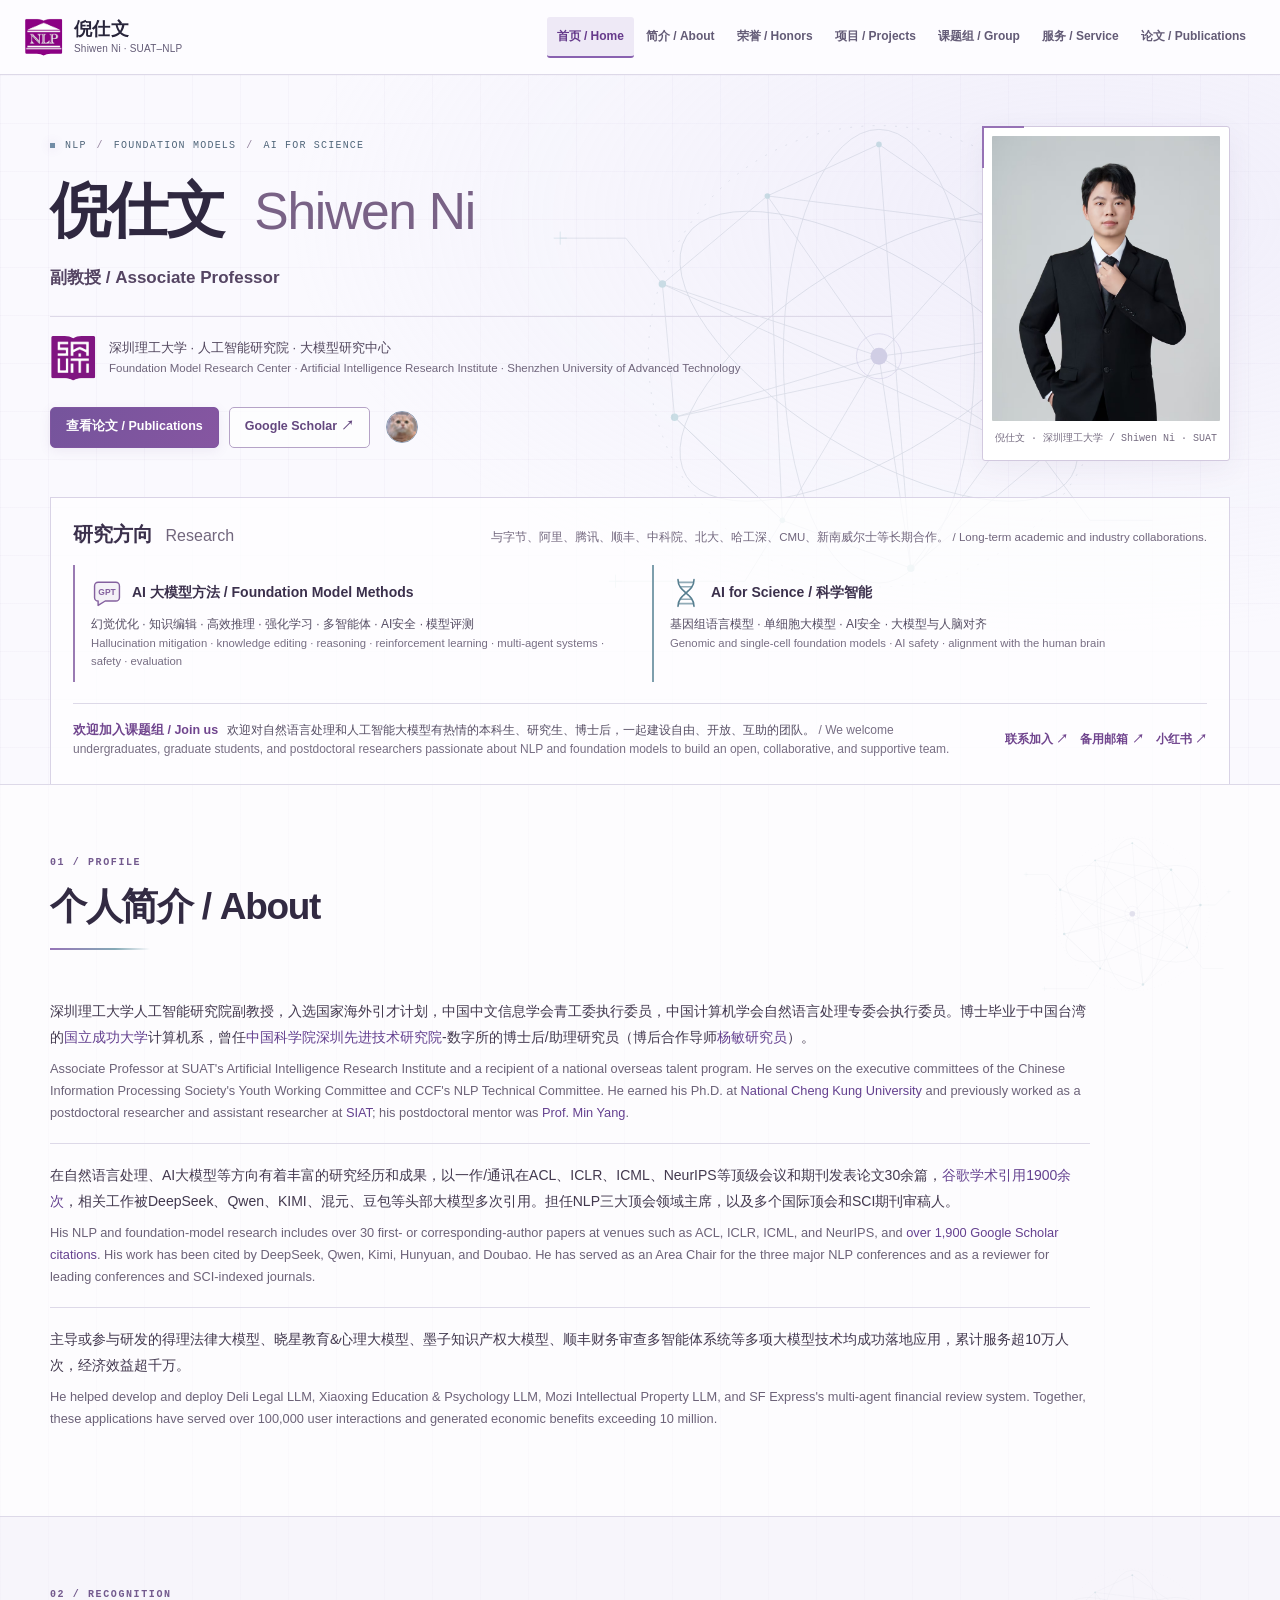
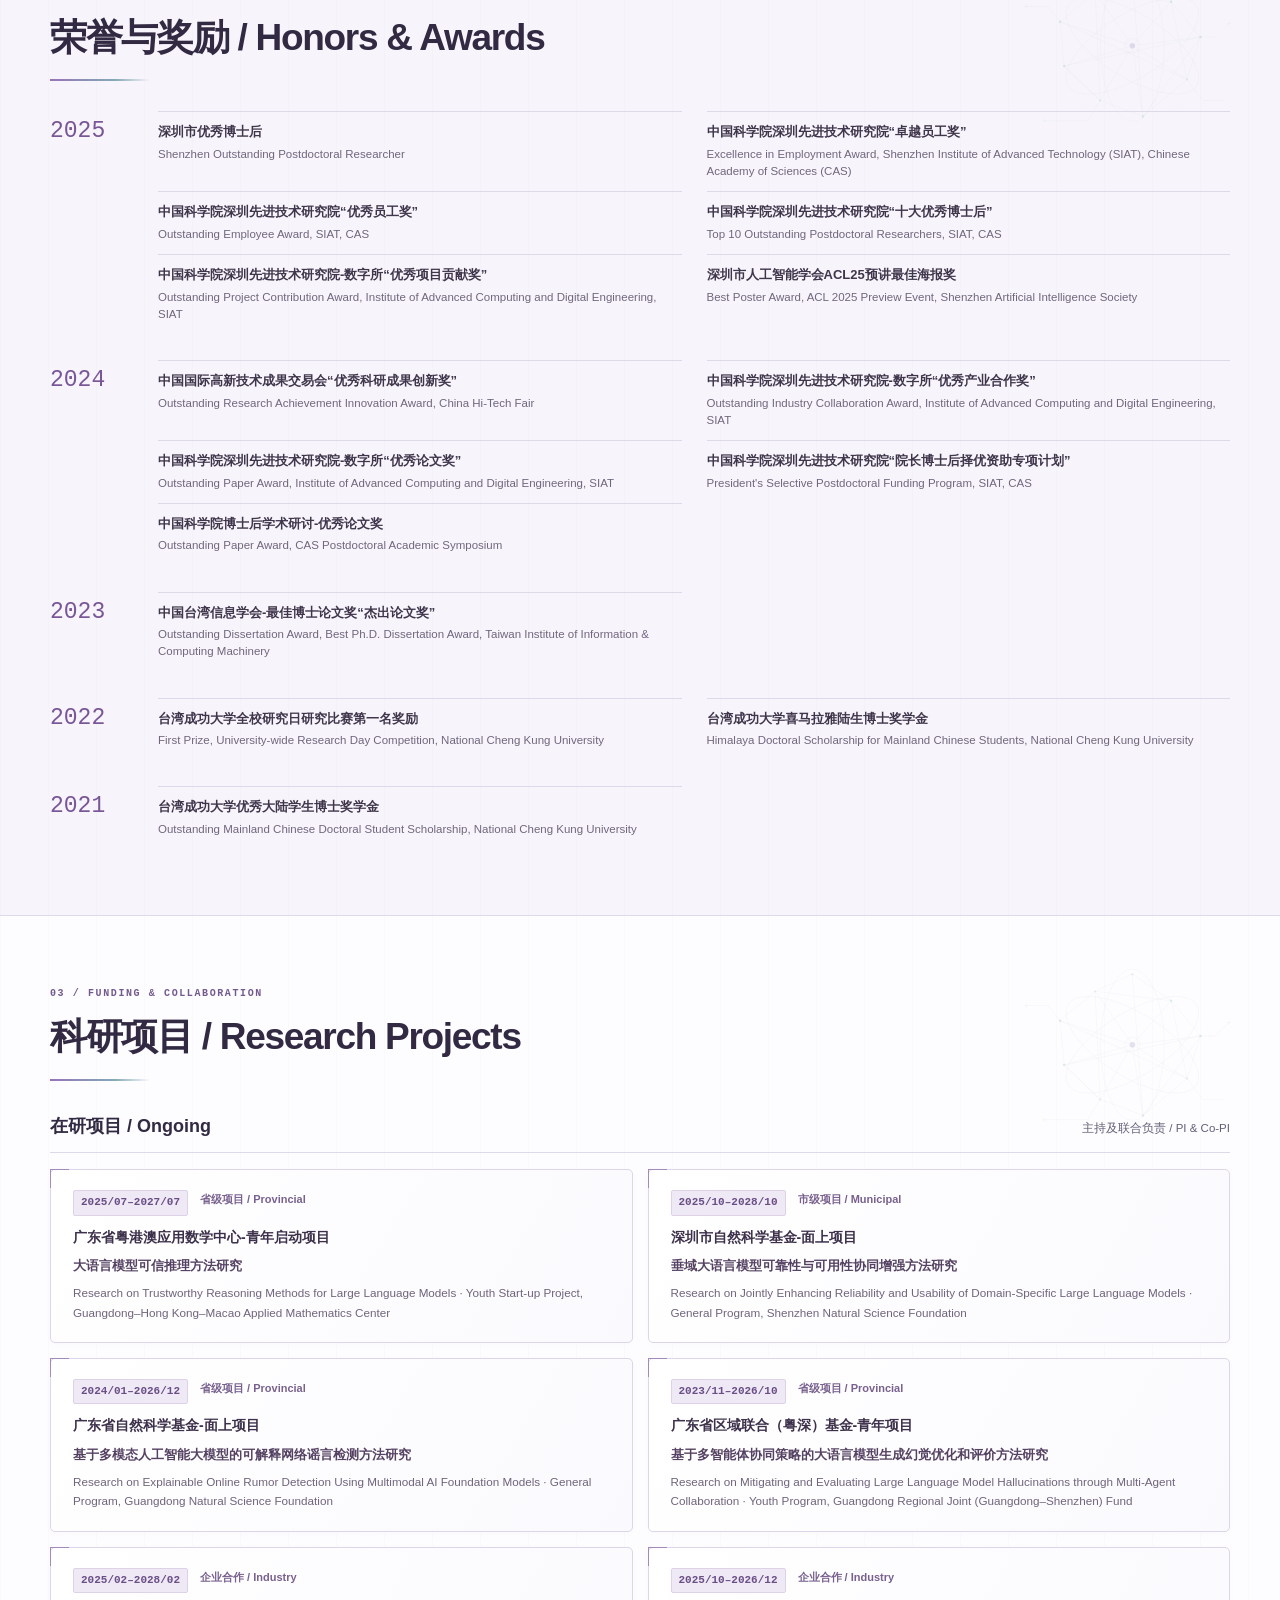
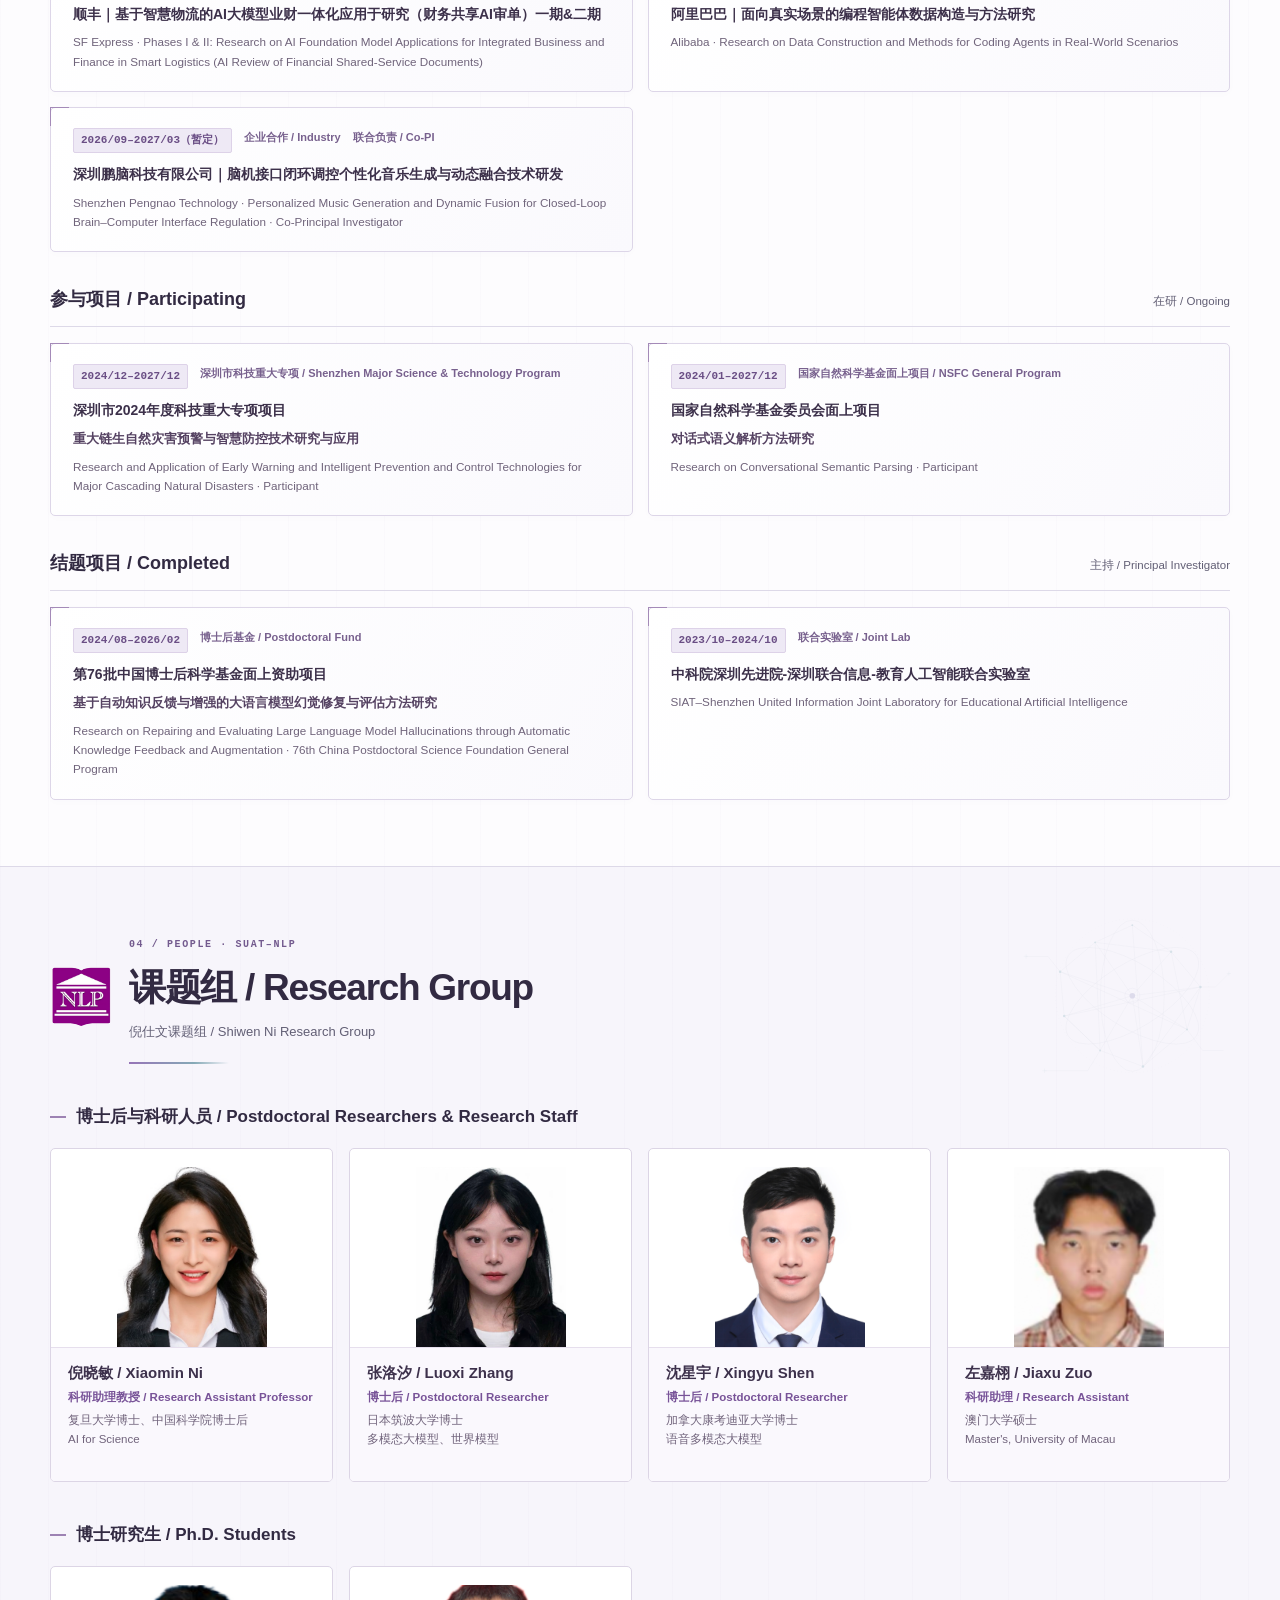
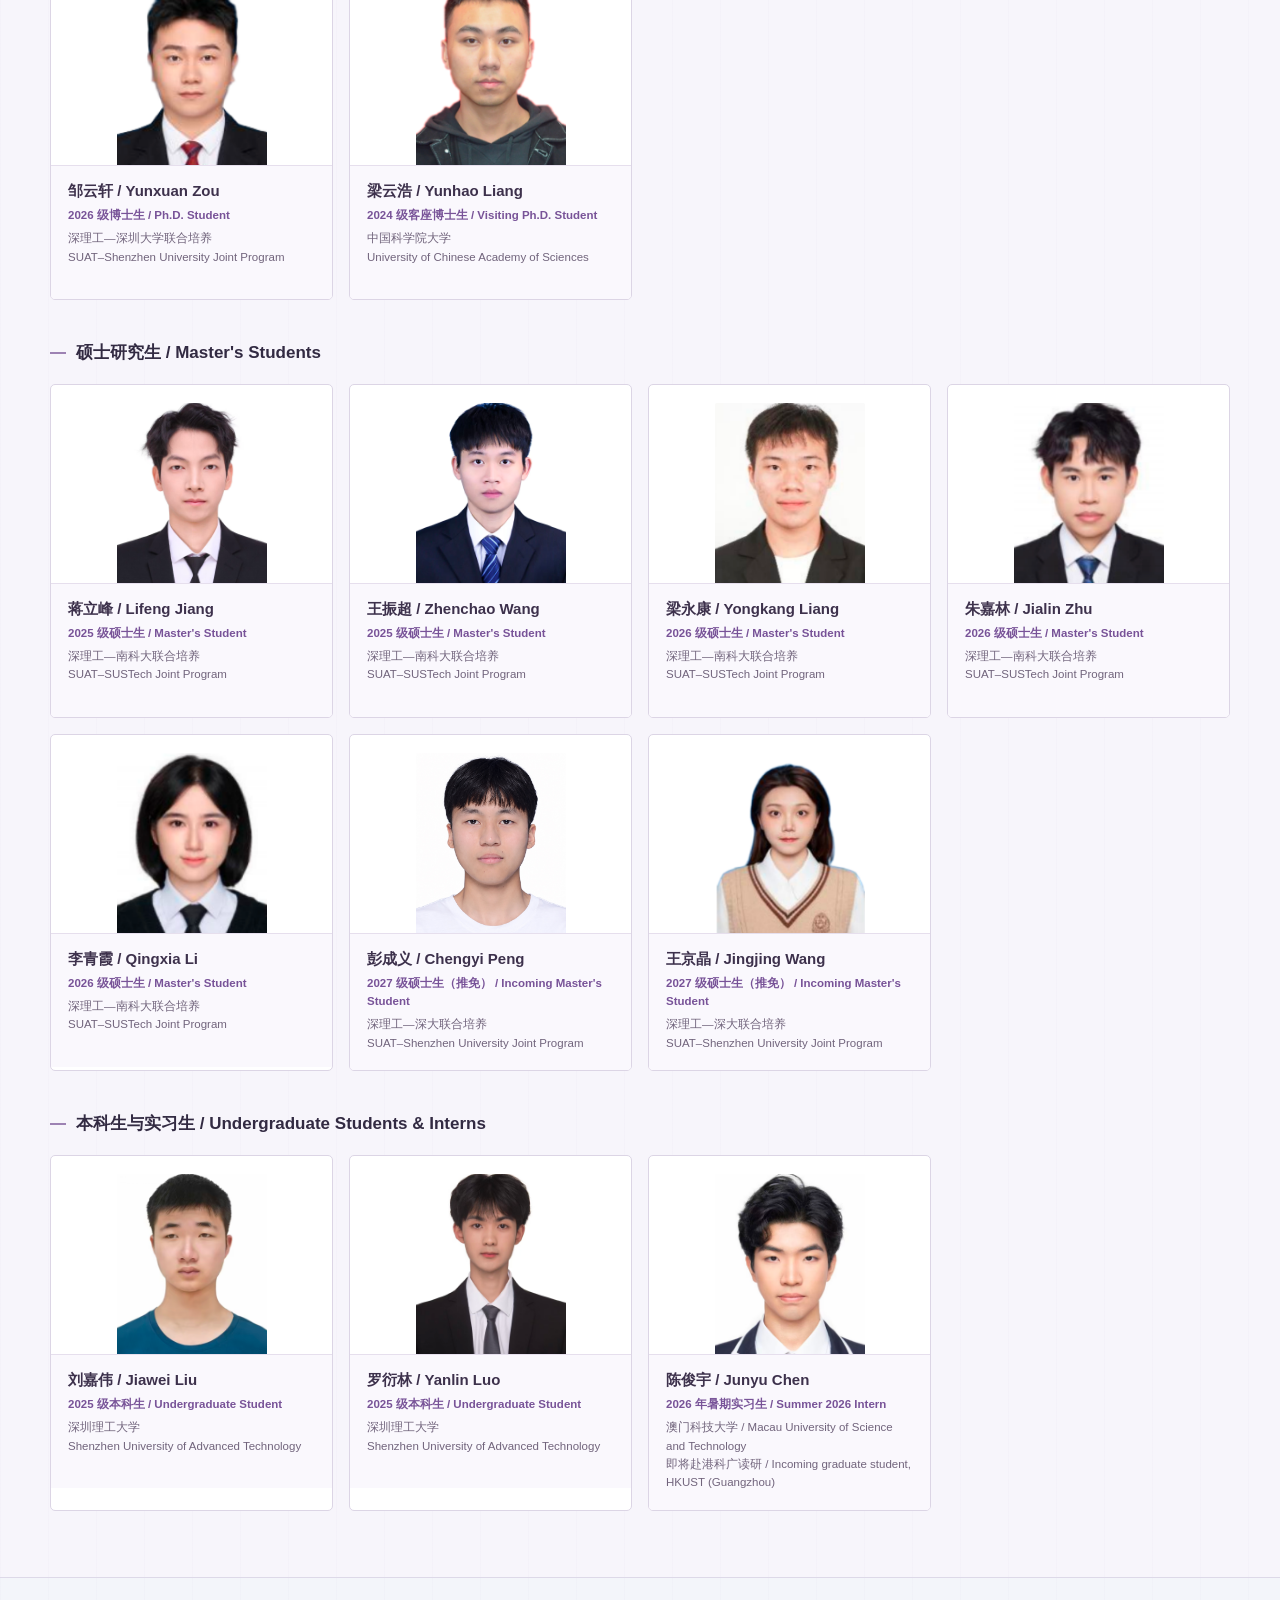
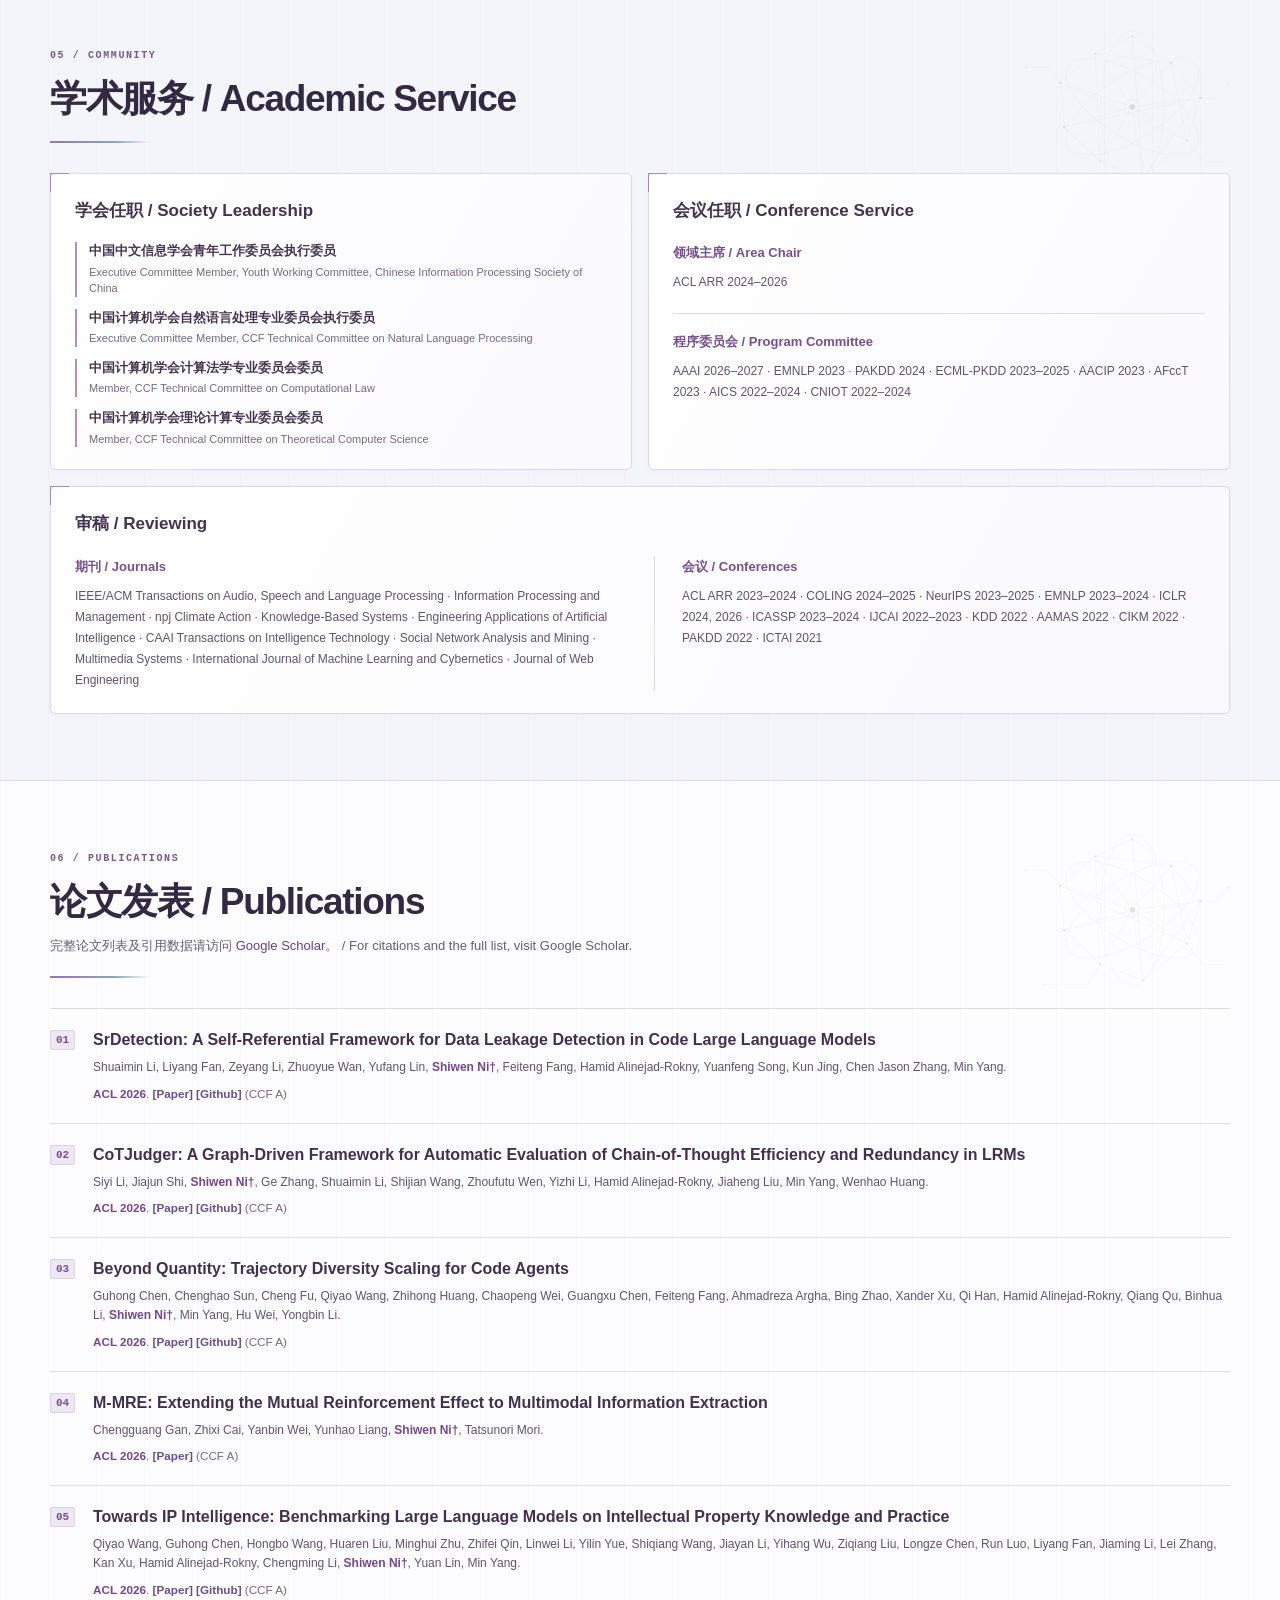
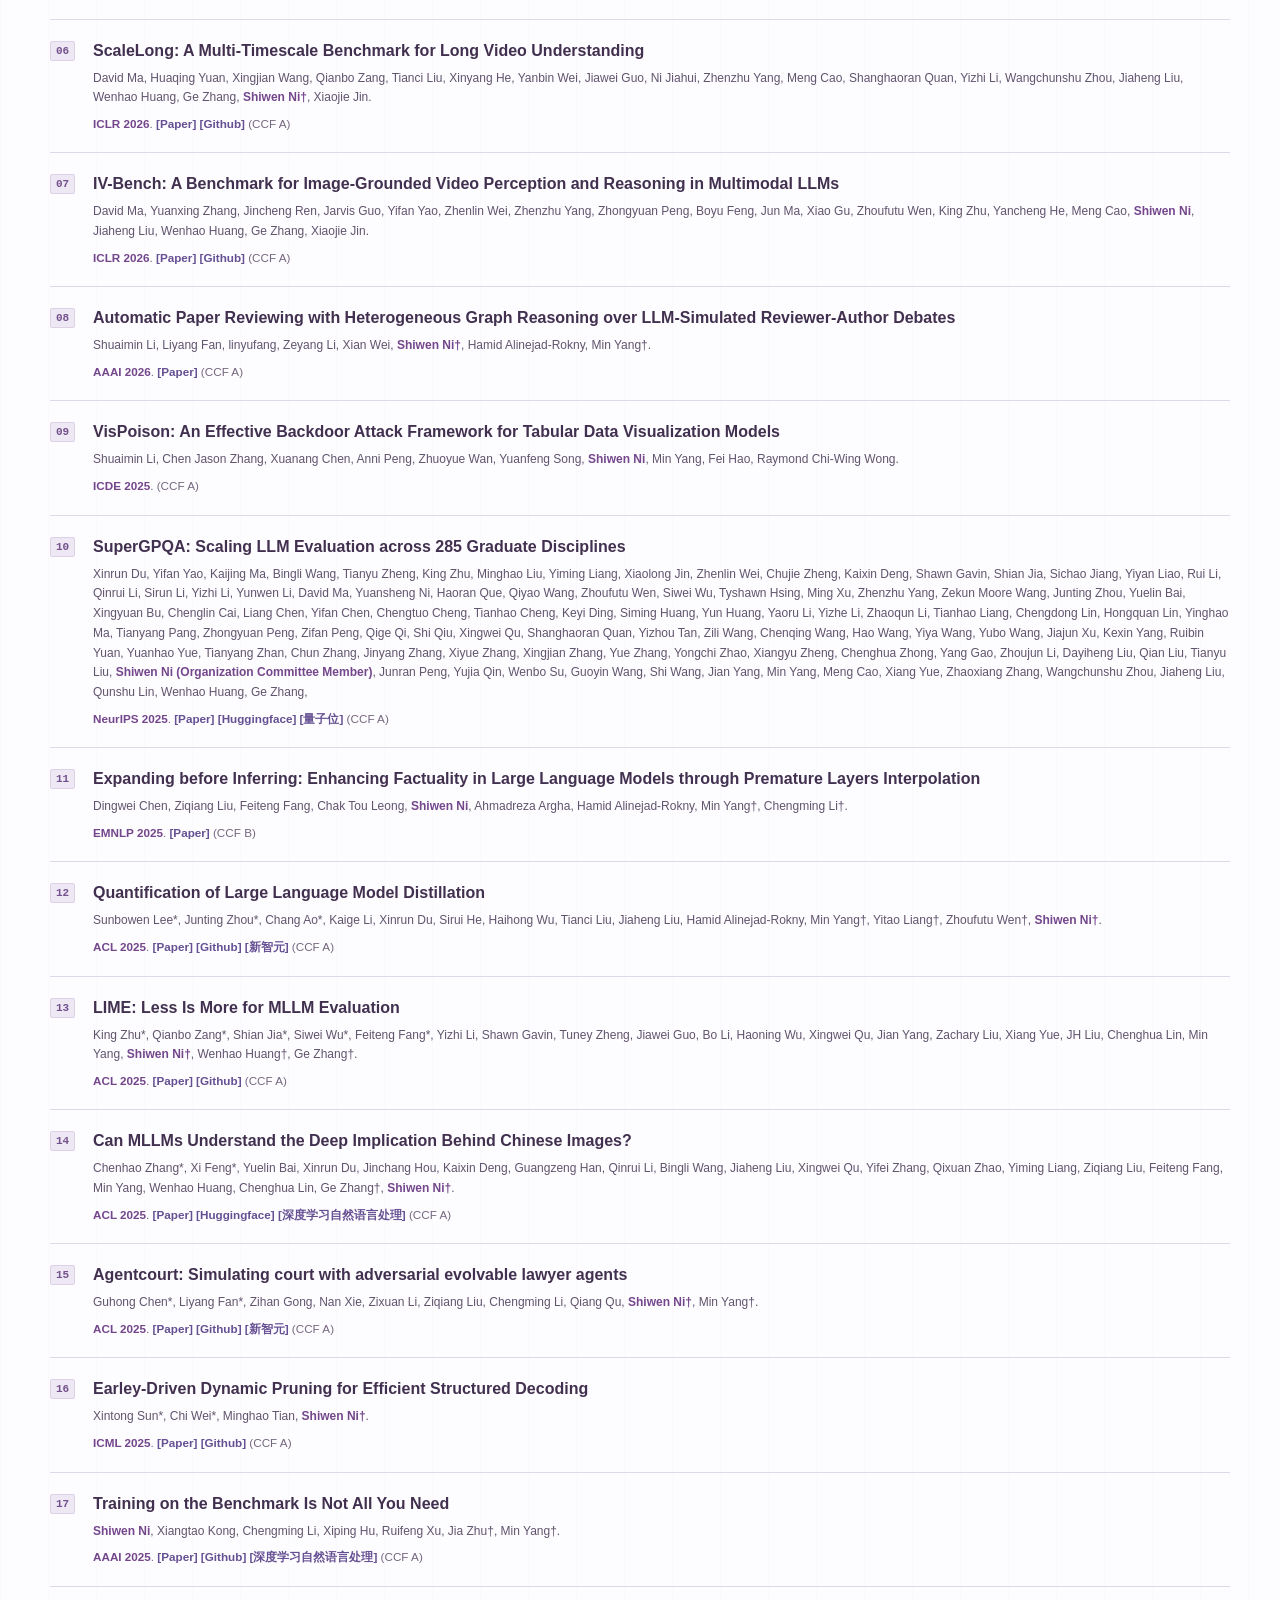
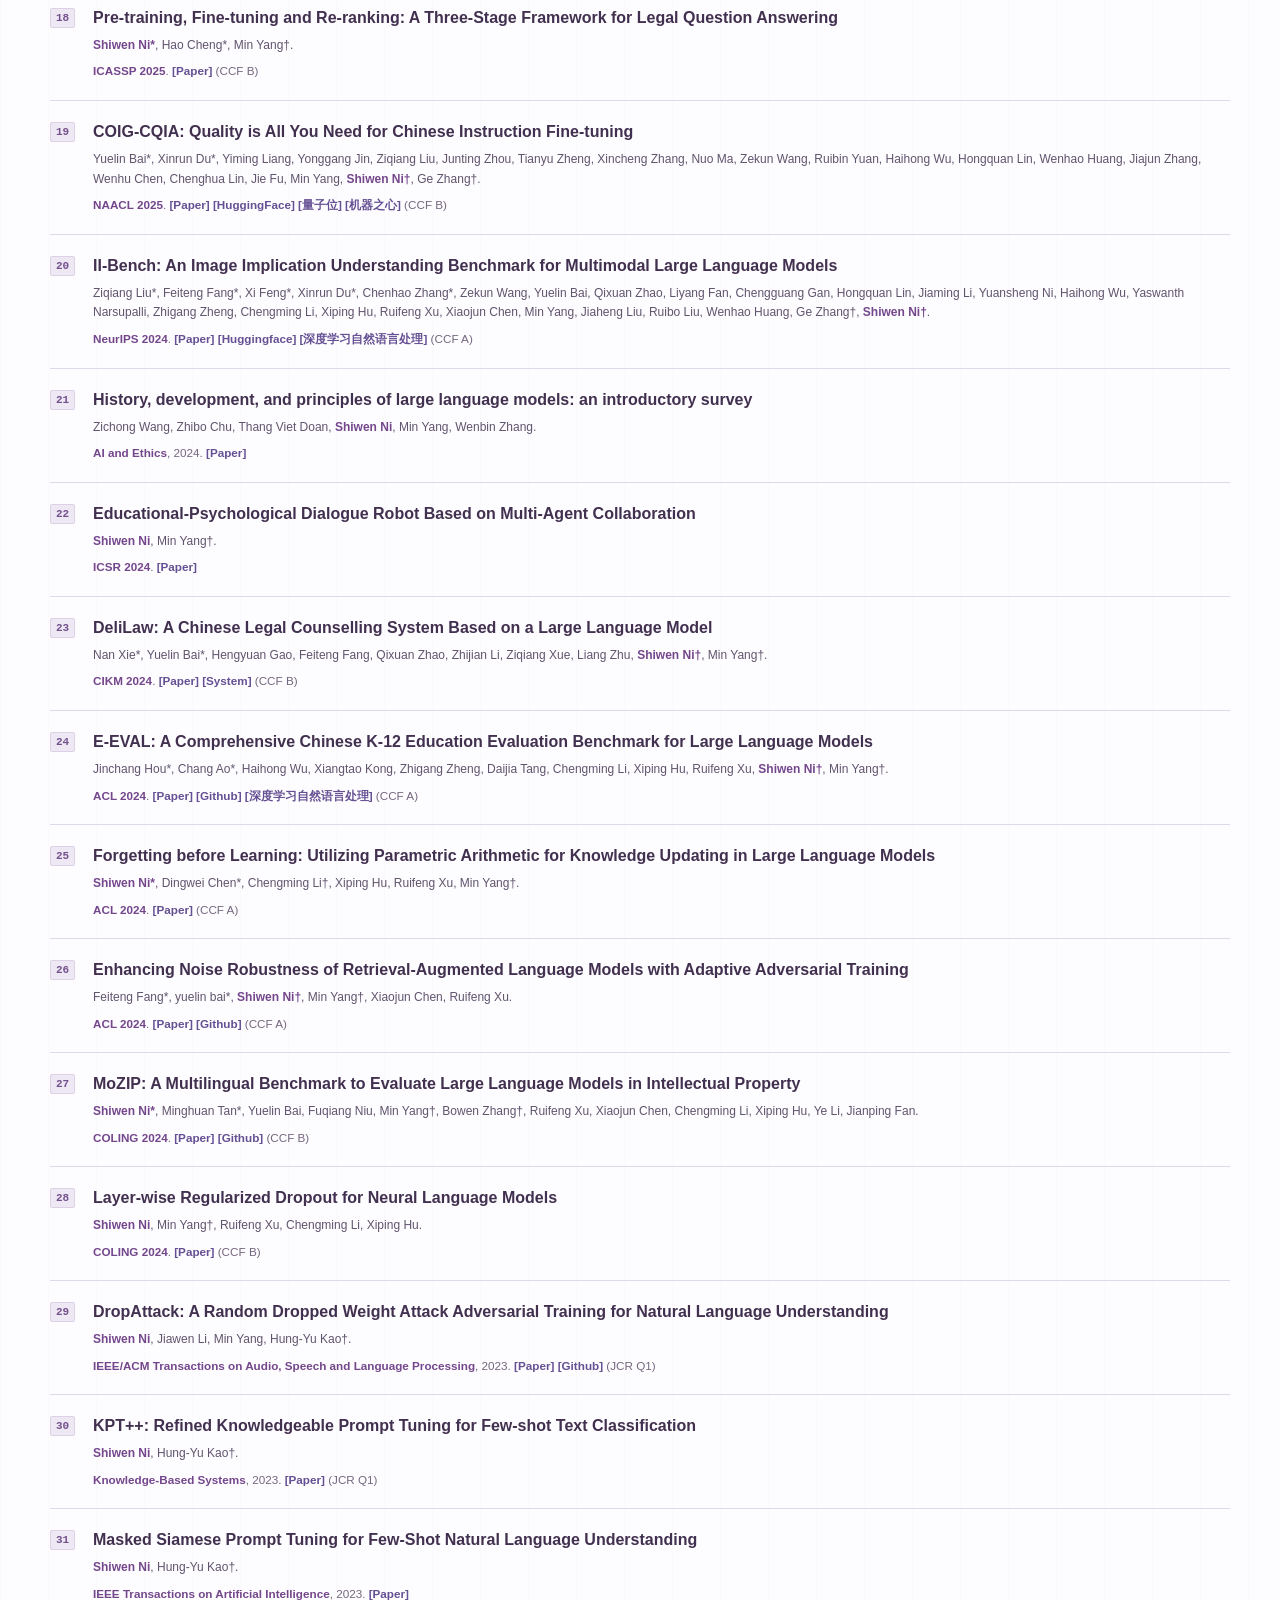
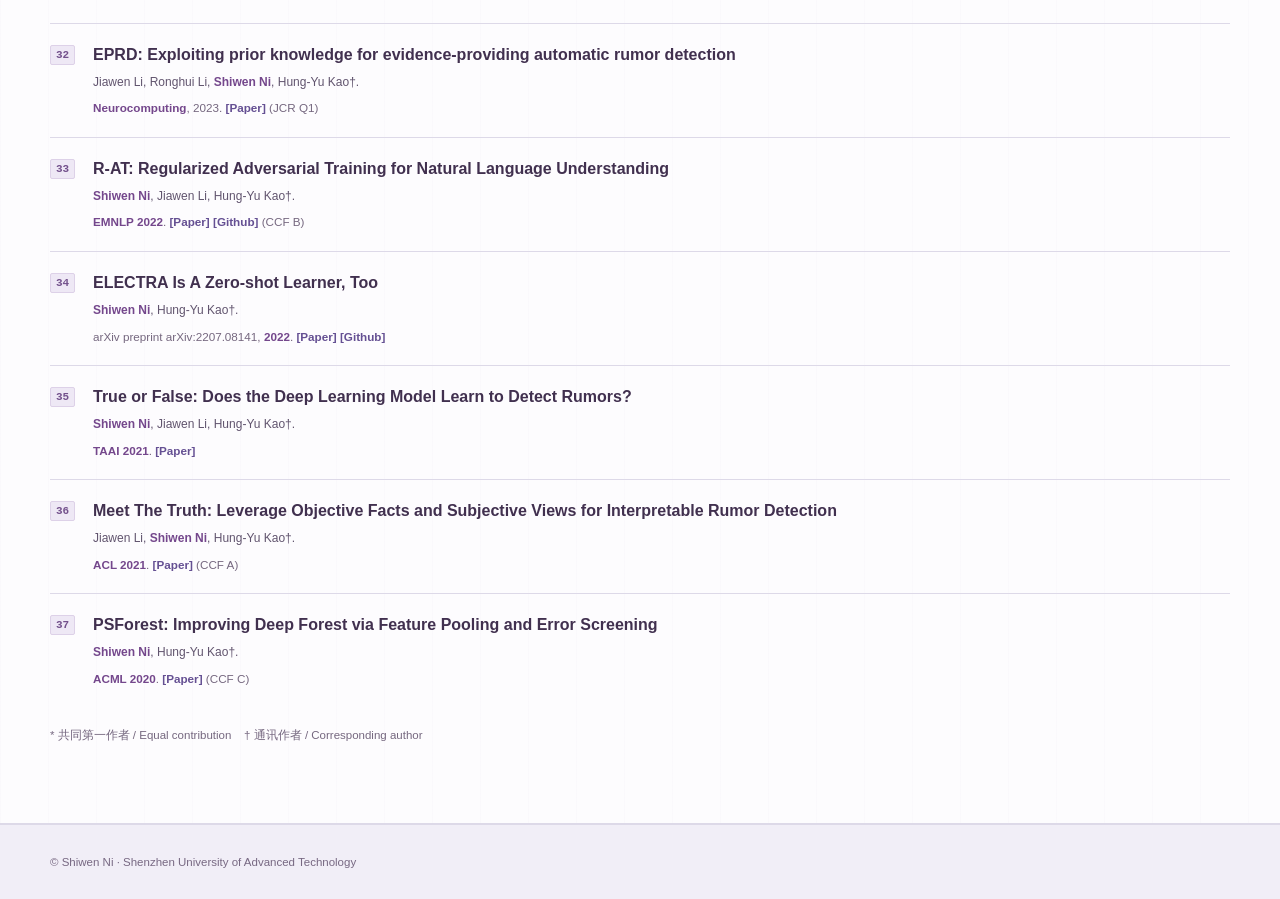
==== commit 1a5eaae6: "Add ongoing Pengnao BCI music generation collaboration" ====
--- a/index.html
+++ b/index.html
@@ -136,7 +136,7 @@
     <section class="content-section" id="projects" aria-labelledby="projects-title">
       <div class="container">
         <div class="section-heading"><span class="section-kicker">Funding &amp; Collaboration</span><h2 id="projects-title">科研项目 / Research Projects</h2></div>
-        <div class="project-heading"><h3>在研项目 / Ongoing</h3><span>主持 / Principal Investigator</span></div>
+        <div class="project-heading"><h3>在研项目 / Ongoing</h3><span>主持及联合负责 / PI &amp; Co-PI</span></div>
         <div class="project-grid">
           <article class="project-card"><div class="project-meta"><span>2025/07–2027/07</span><span>省级项目 / Provincial</span></div><h4 lang="zh-CN">广东省粤港澳应用数学中心-青年启动项目</h4><p class="project-title" lang="zh-CN">大语言模型可信推理方法研究</p><p lang="en">Research on Trustworthy Reasoning Methods for Large Language Models · Youth Start-up Project, Guangdong–Hong Kong–Macao Applied Mathematics Center</p></article>
           <article class="project-card"><div class="project-meta"><span>2025/10–2028/10</span><span>市级项目 / Municipal</span></div><h4 lang="zh-CN">深圳市自然科学基金-面上项目</h4><p class="project-title" lang="zh-CN">垂域大语言模型可靠性与可用性协同增强方法研究</p><p lang="en">Research on Jointly Enhancing Reliability and Usability of Domain-Specific Large Language Models · General Program, Shenzhen Natural Science Foundation</p></article>
@@ -144,6 +144,7 @@
           <article class="project-card"><div class="project-meta"><span>2023/11–2026/10</span><span>省级项目 / Provincial</span></div><h4 lang="zh-CN">广东省区域联合（粤深）基金-青年项目</h4><p class="project-title" lang="zh-CN">基于多智能体协同策略的大语言模型生成幻觉优化和评价方法研究</p><p lang="en">Research on Mitigating and Evaluating Large Language Model Hallucinations through Multi-Agent Collaboration · Youth Program, Guangdong Regional Joint (Guangdong–Shenzhen) Fund</p></article>
           <article class="project-card"><div class="project-meta"><span>2025/02–2028/02</span><span>企业合作 / Industry</span></div><h4 lang="zh-CN">顺丰｜基于智慧物流的AI大模型业财一体化应用于研究（财务共享AI审单）一期&amp;二期</h4><p lang="en">SF Express · Phases I &amp; II: Research on AI Foundation Model Applications for Integrated Business and Finance in Smart Logistics (AI Review of Financial Shared-Service Documents)</p></article>
           <article class="project-card"><div class="project-meta"><span>2025/10–2026/12</span><span>企业合作 / Industry</span></div><h4 lang="zh-CN">阿里巴巴｜面向真实场景的编程智能体数据构造与方法研究</h4><p lang="en">Alibaba · Research on Data Construction and Methods for Coding Agents in Real-World Scenarios</p></article>
+          <article class="project-card"><div class="project-meta"><span>2026/09–2027/03（暂定）</span><span>企业合作 / Industry</span><span>联合负责 / Co-PI</span></div><h4 lang="zh-CN">深圳鹏脑科技有限公司｜脑机接口闭环调控个性化音乐生成与动态融合技术研发</h4><p lang="en">Shenzhen Pengnao Technology · Personalized Music Generation and Dynamic Fusion for Closed-Loop Brain–Computer Interface Regulation · Co-Principal Investigator</p></article>
         </div>
         <div class="project-heading"><h3>参与项目 / Participating</h3><span>在研 / Ongoing</span></div>
         <div class="project-grid">
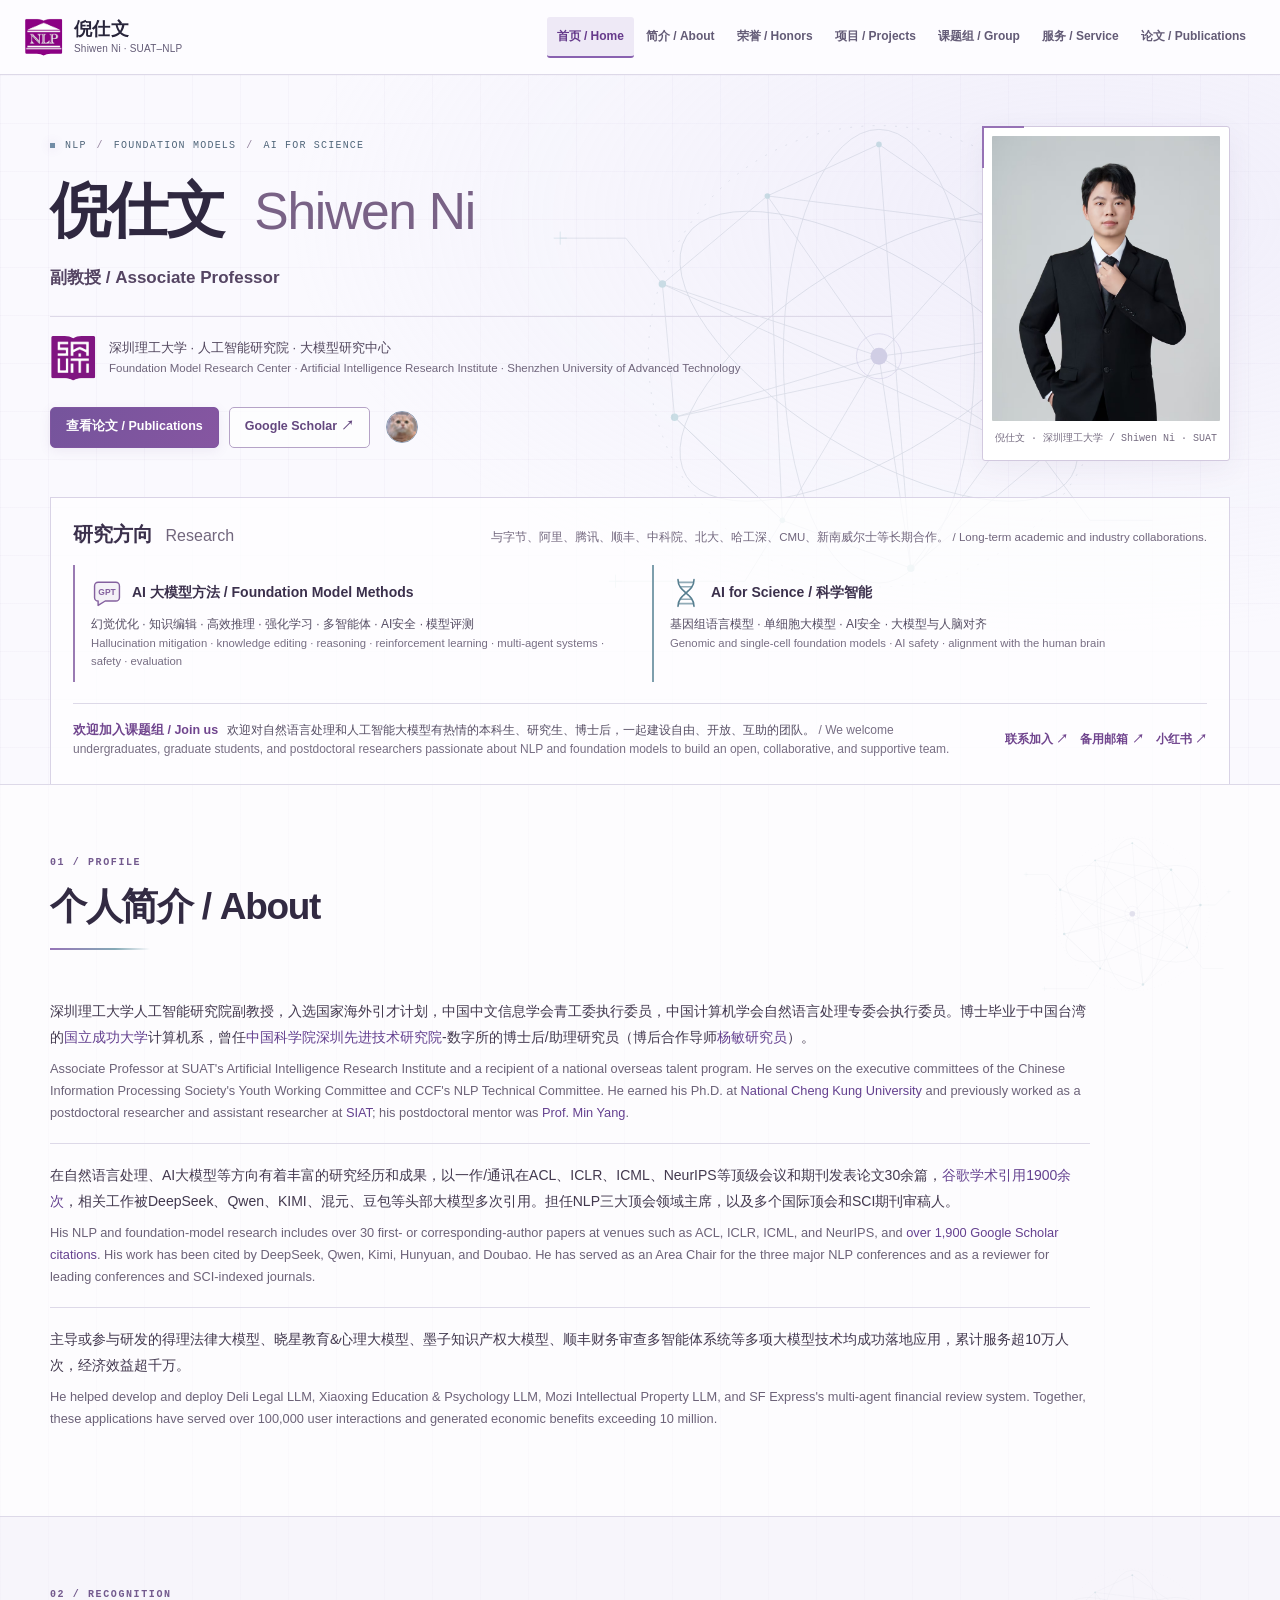
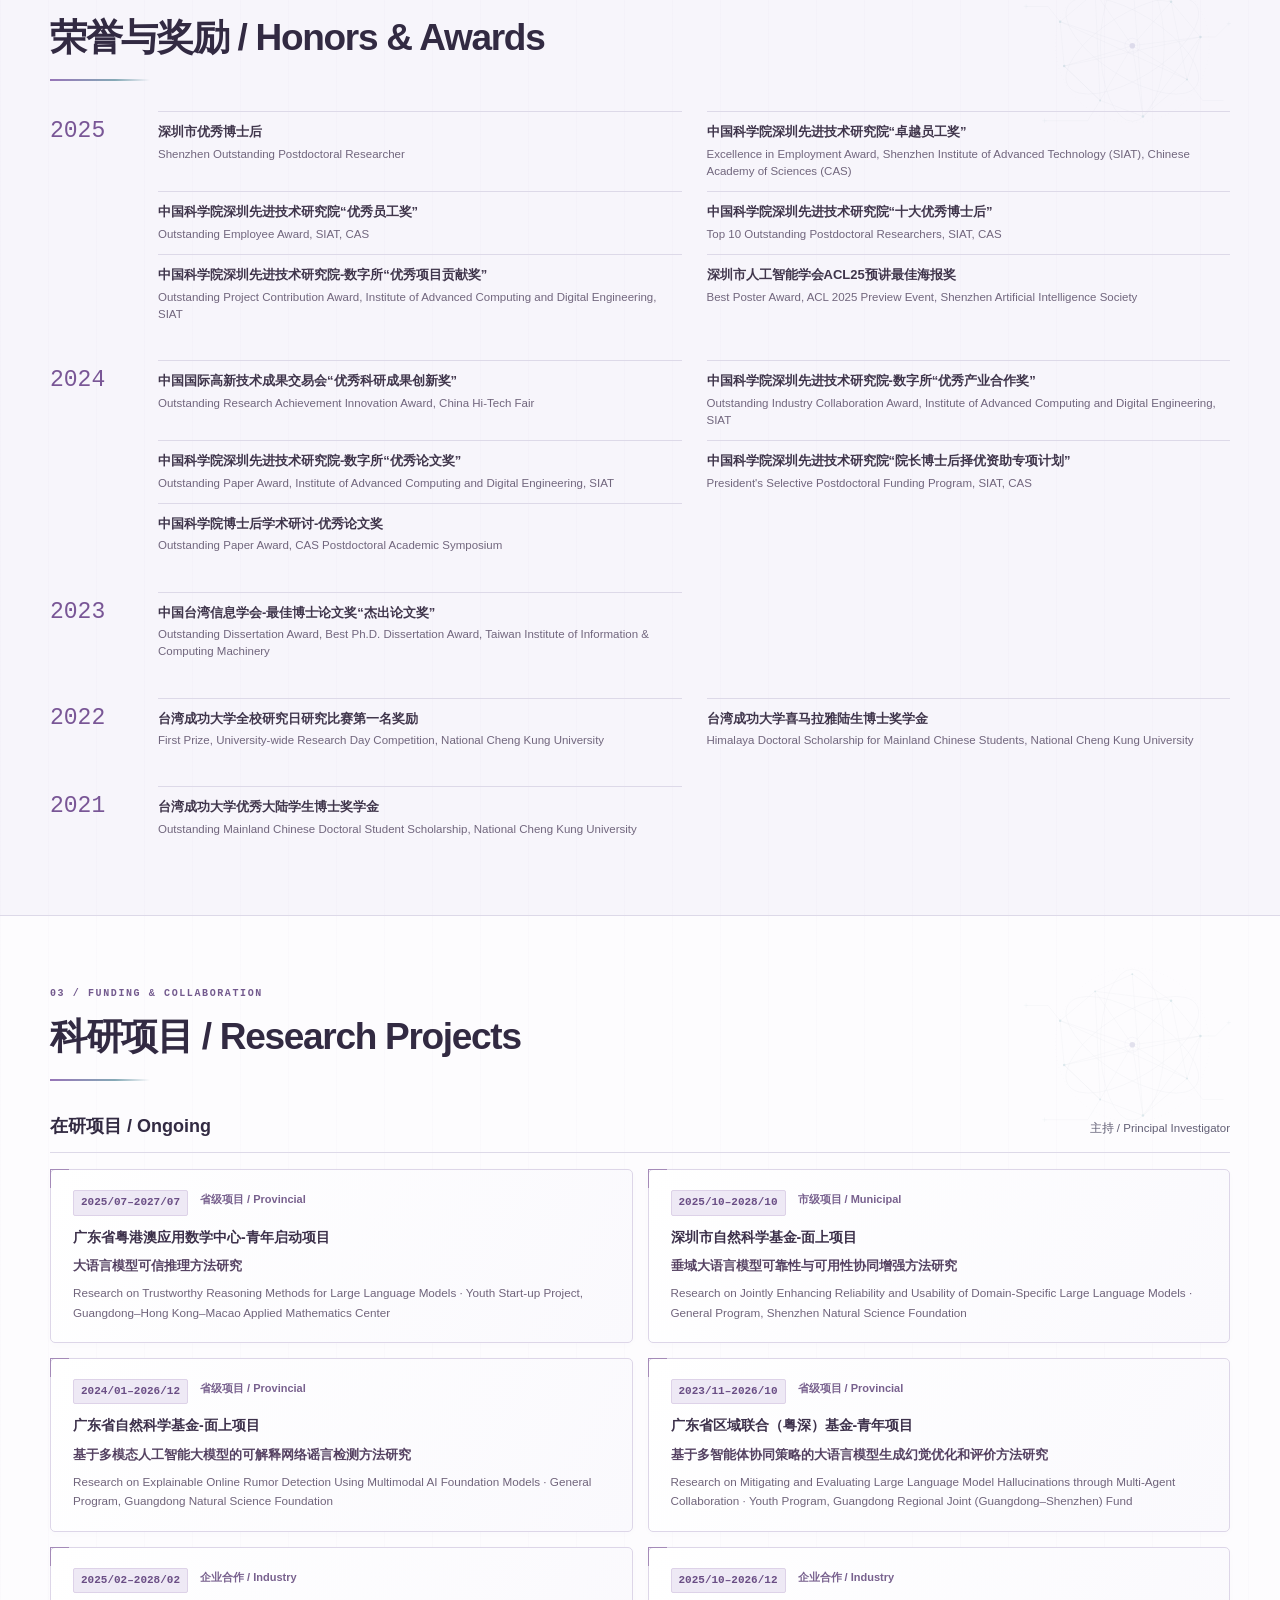
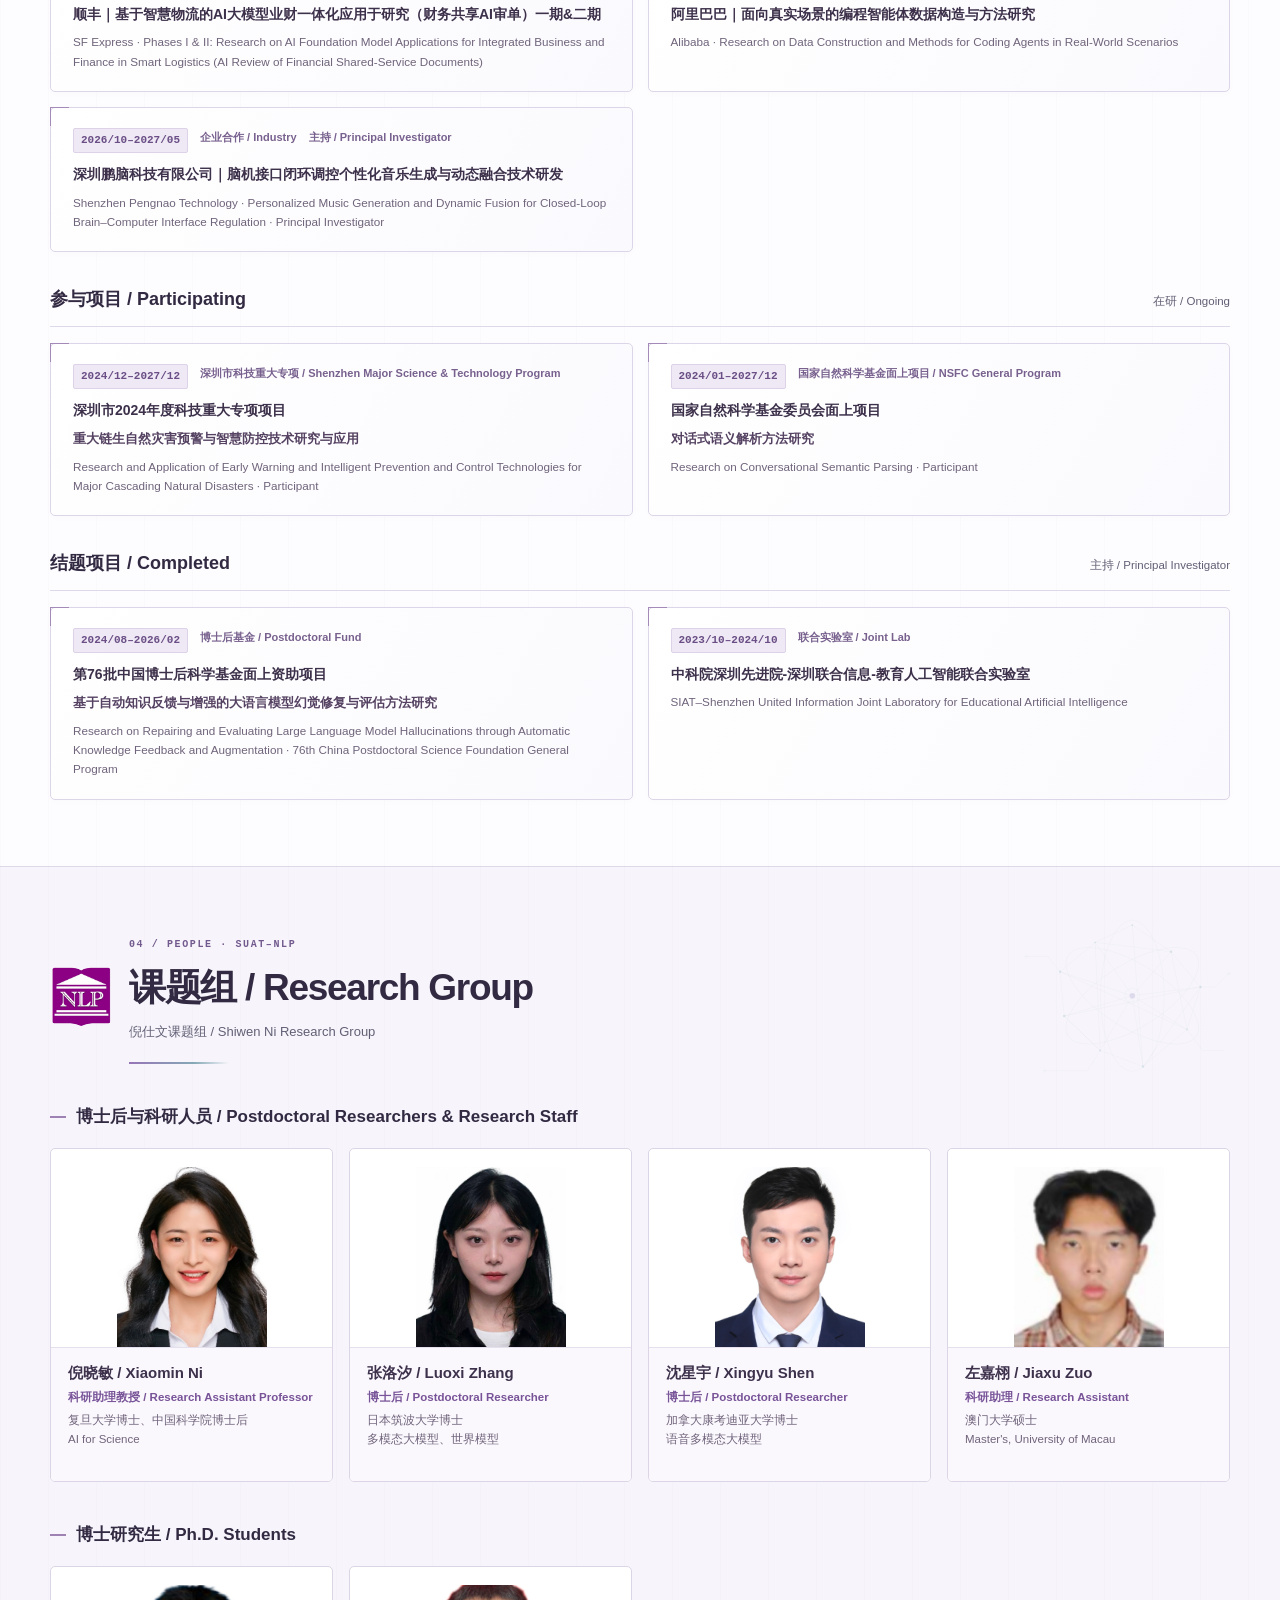
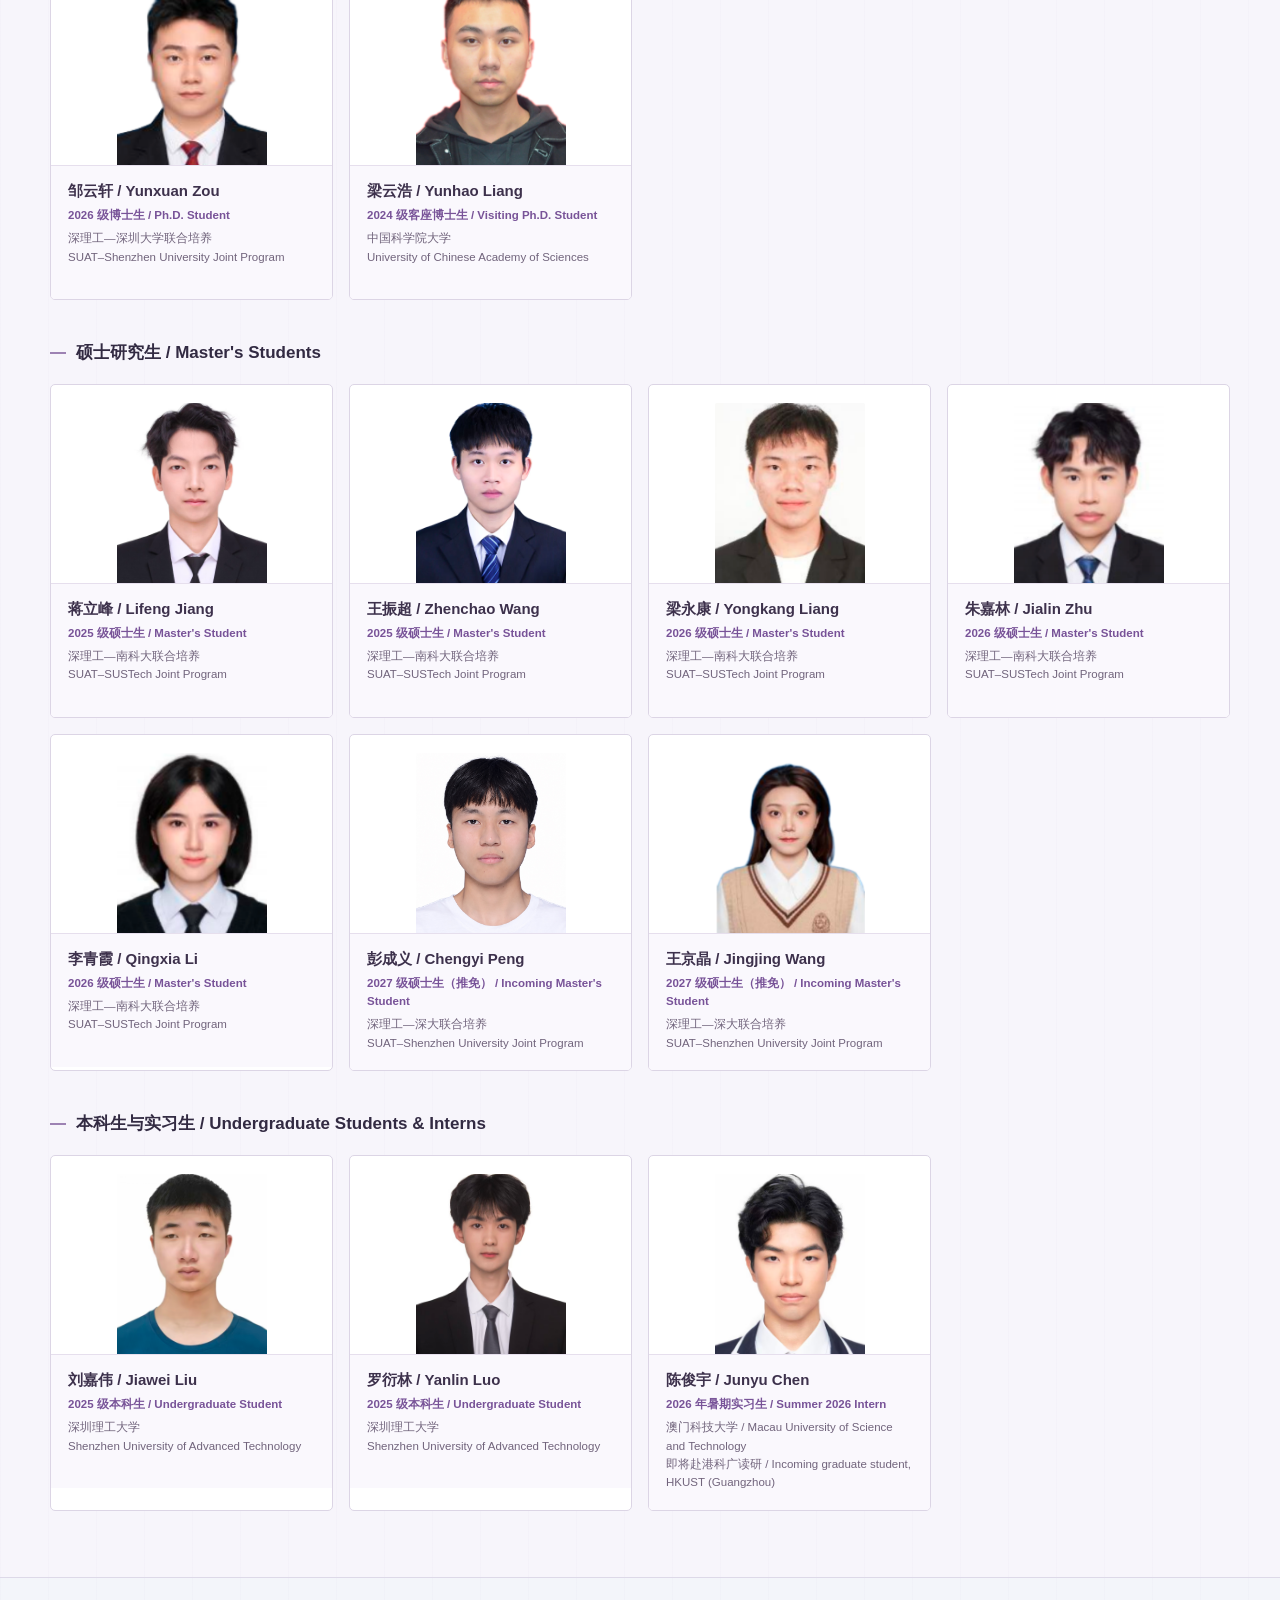
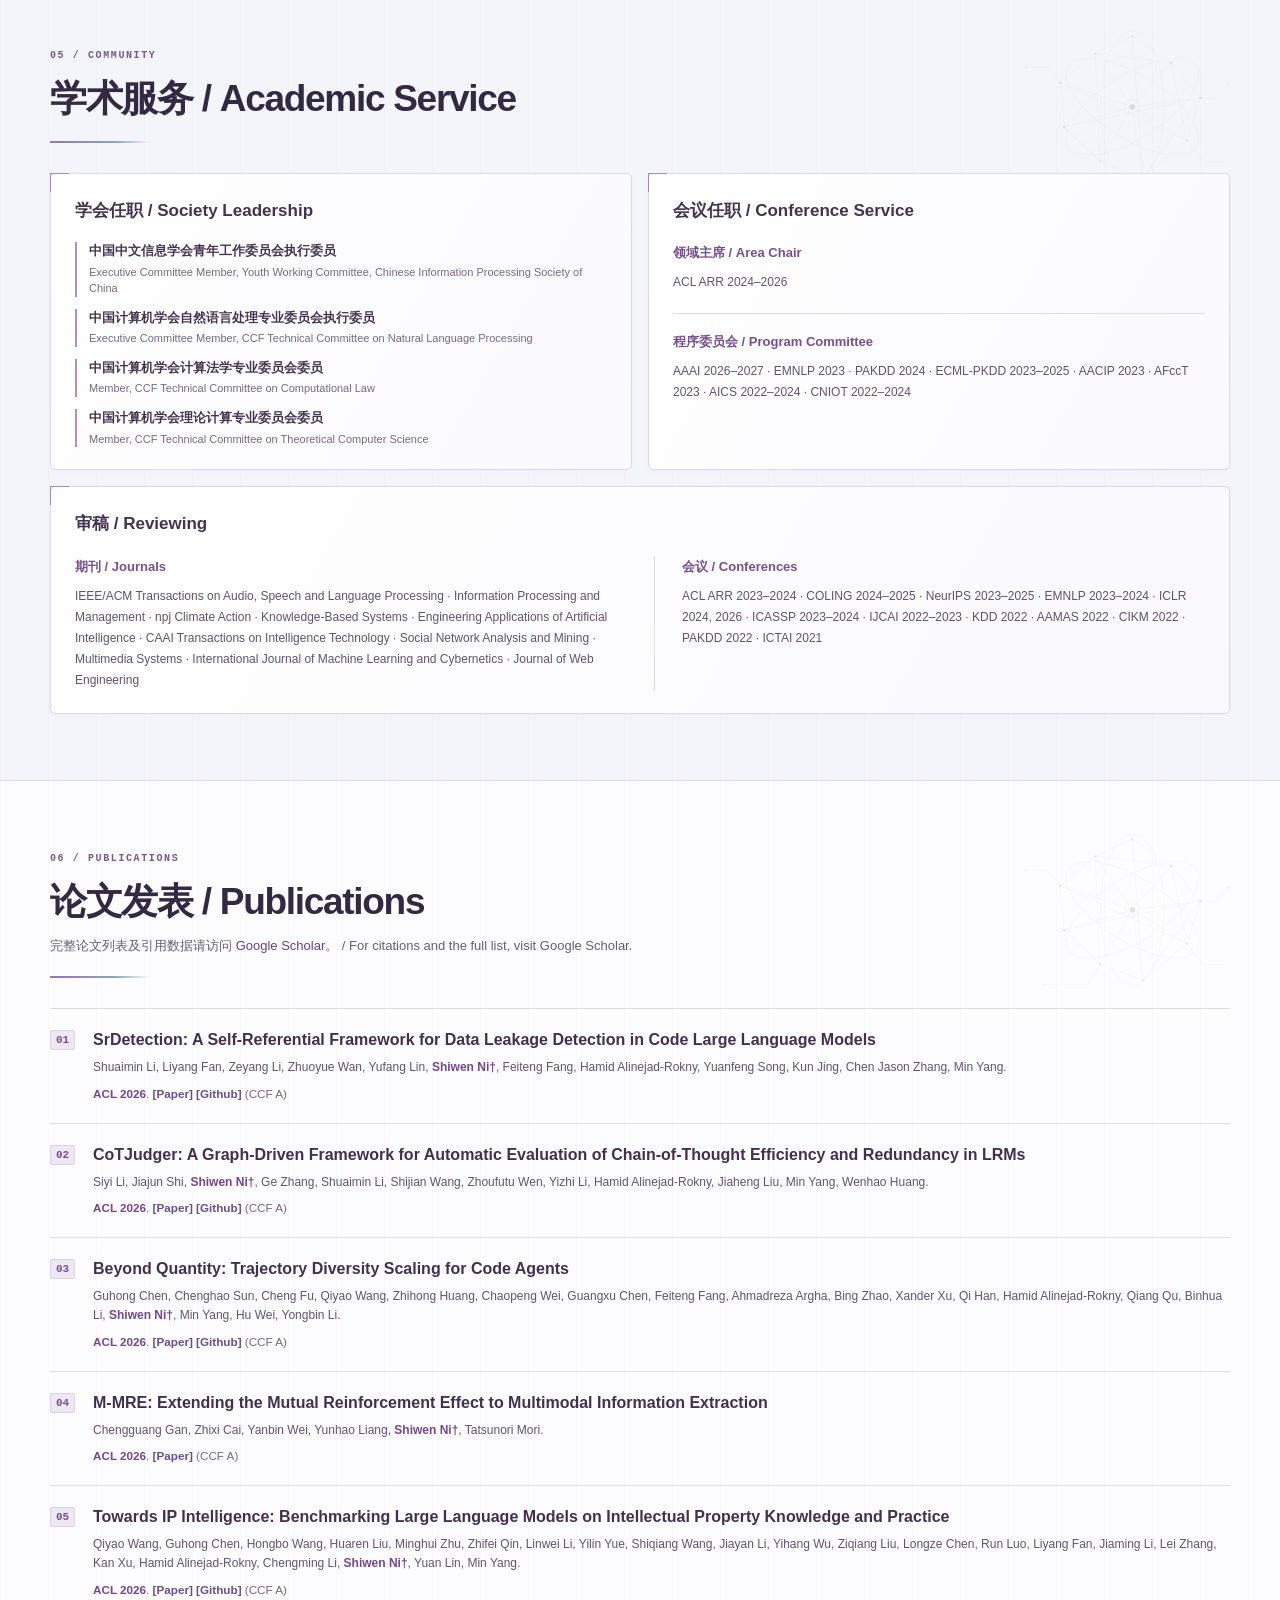
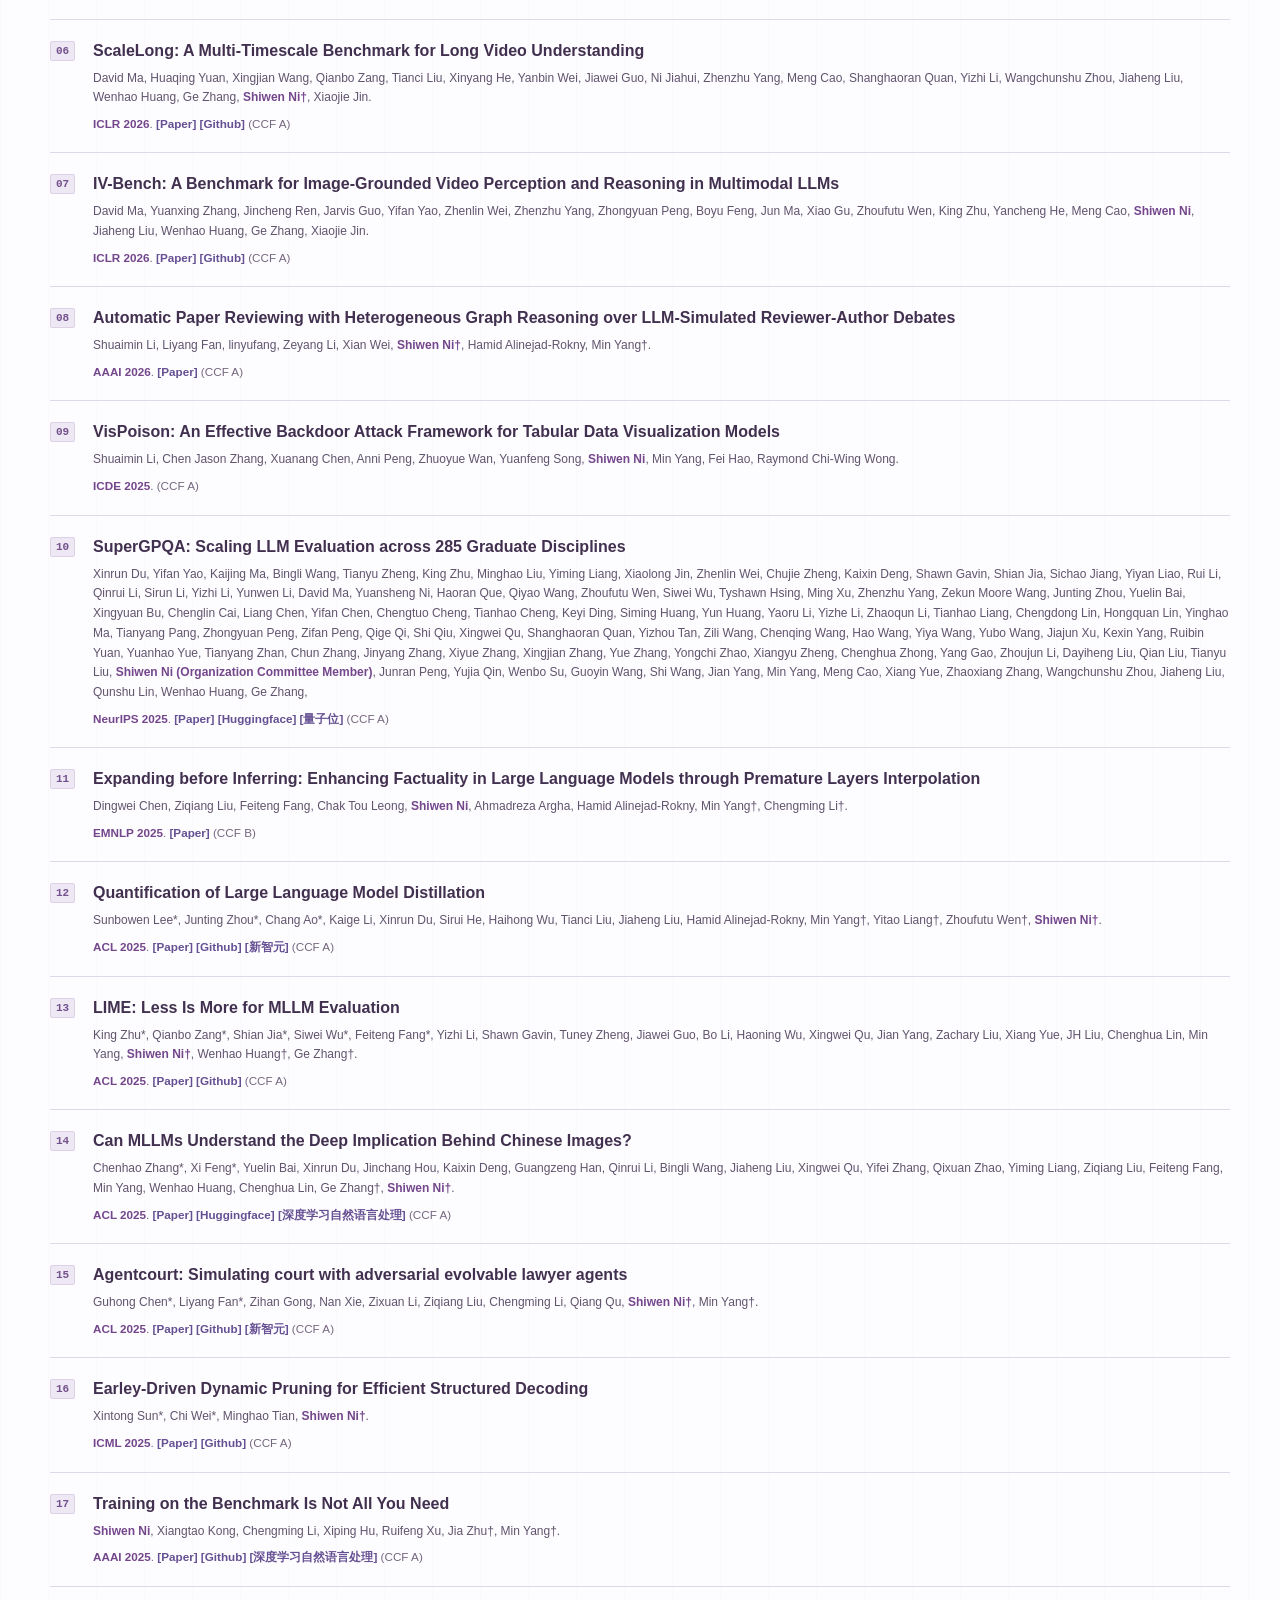
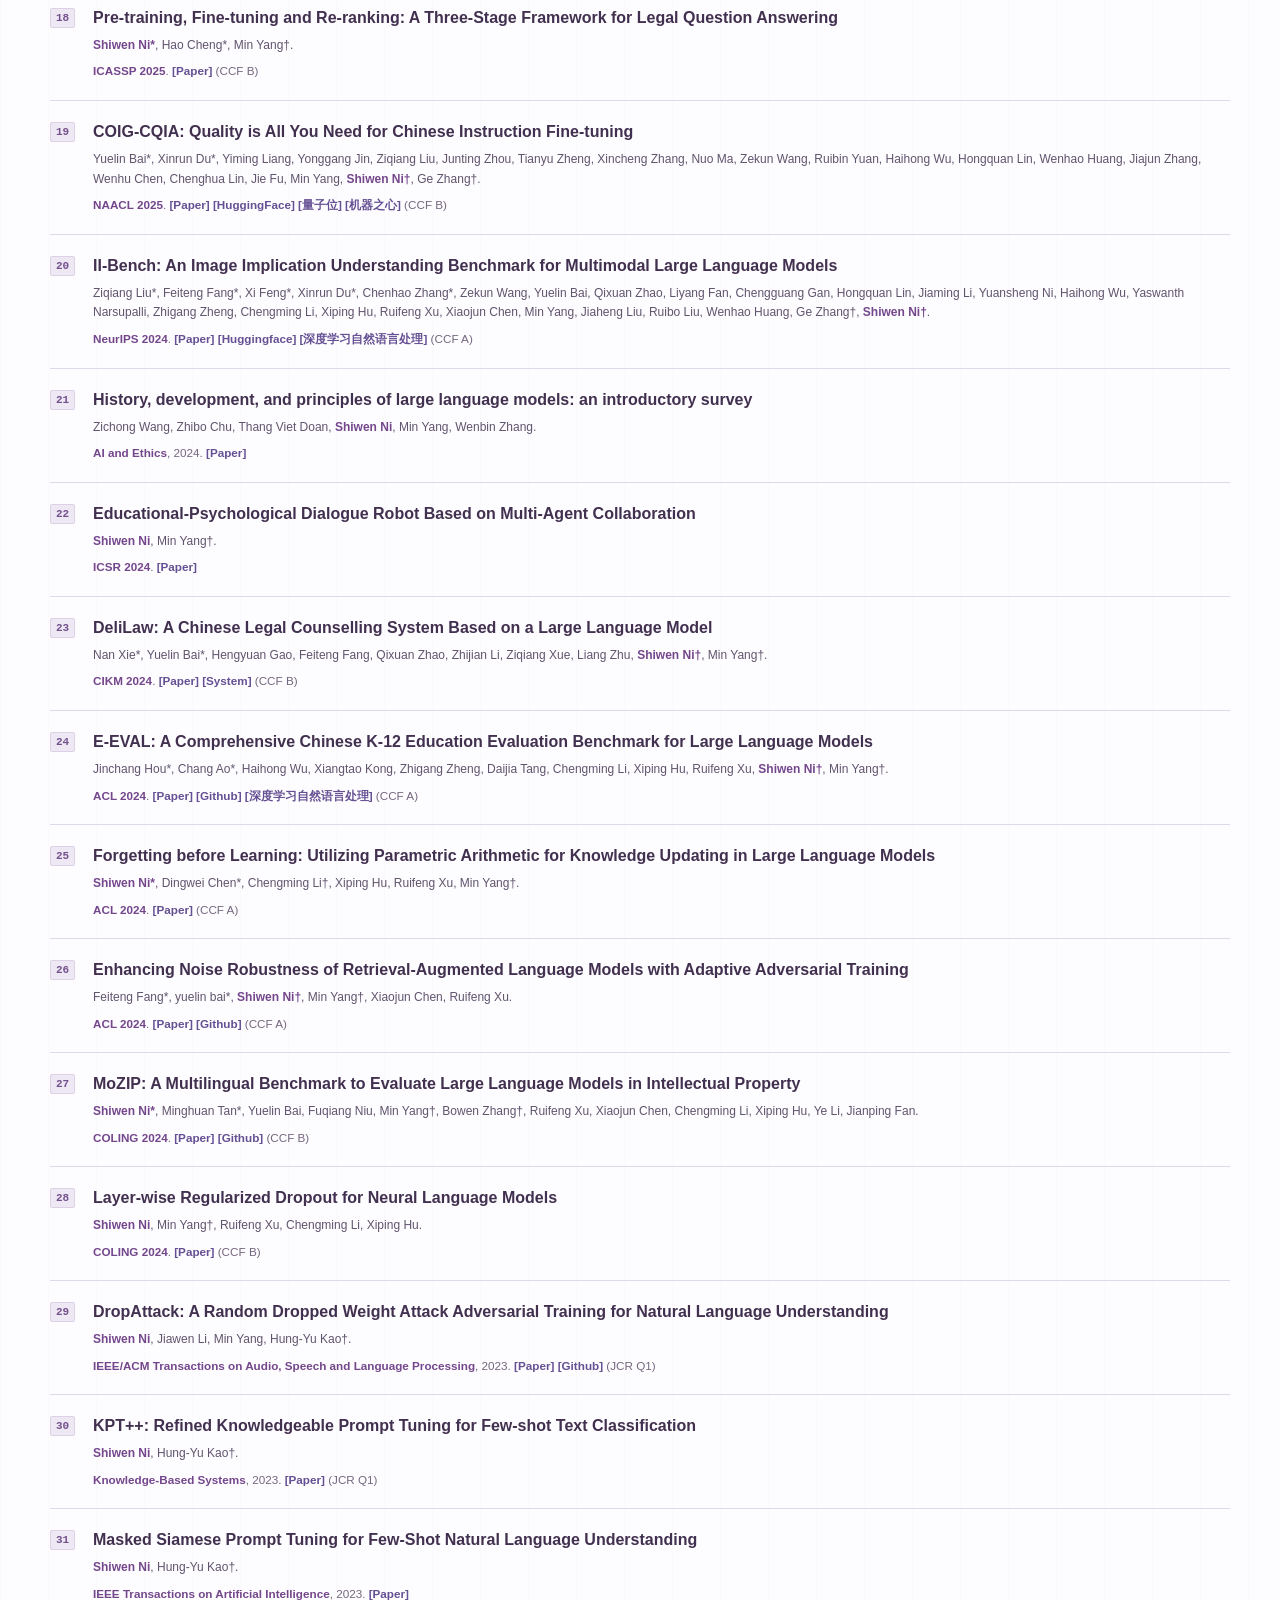
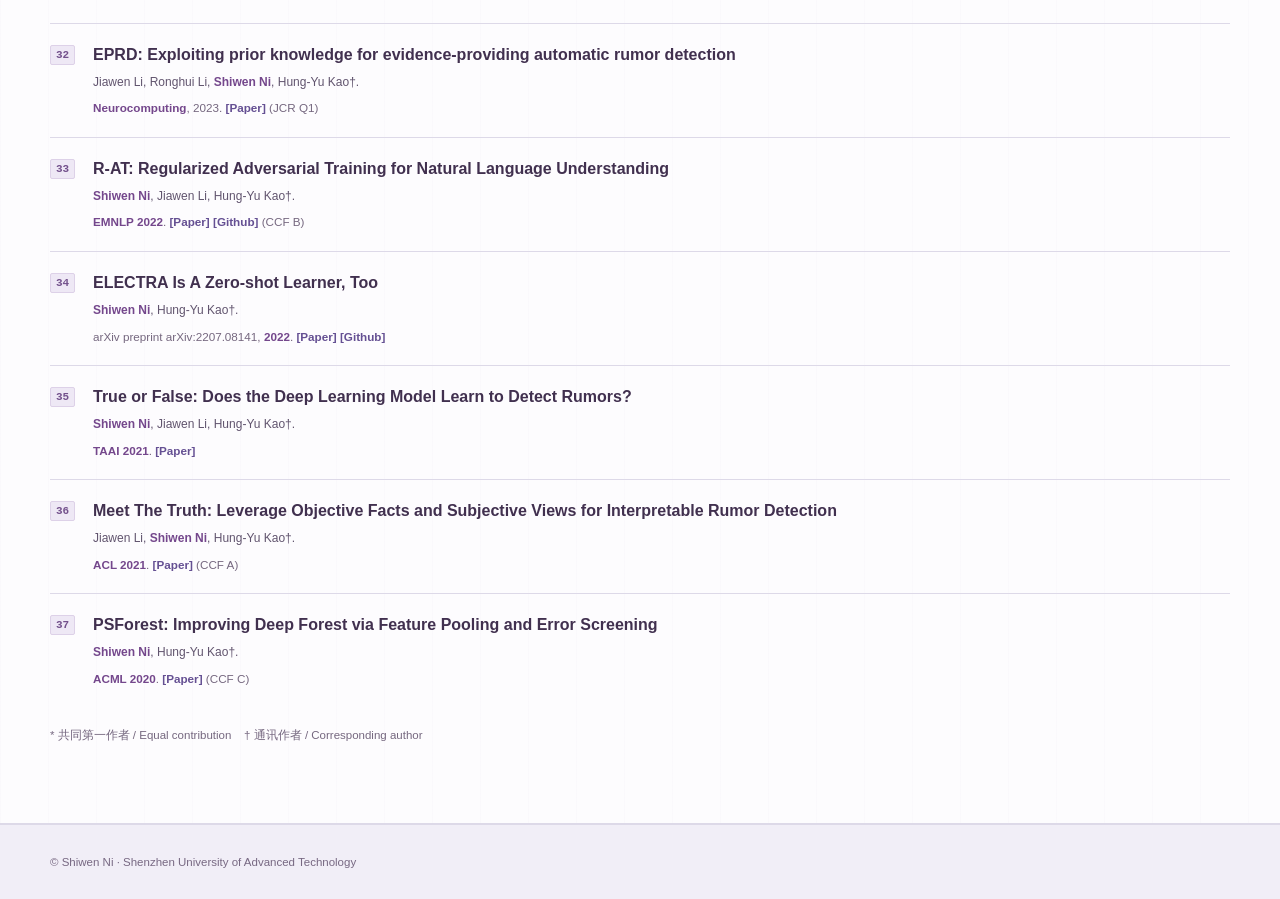
==== commit eb999e0a: "Update Pengnao project role to PI and dates to October 2026–May 2027" ====
--- a/index.html
+++ b/index.html
@@ -136,7 +136,7 @@
     <section class="content-section" id="projects" aria-labelledby="projects-title">
       <div class="container">
         <div class="section-heading"><span class="section-kicker">Funding &amp; Collaboration</span><h2 id="projects-title">科研项目 / Research Projects</h2></div>
-        <div class="project-heading"><h3>在研项目 / Ongoing</h3><span>主持及联合负责 / PI &amp; Co-PI</span></div>
+        <div class="project-heading"><h3>在研项目 / Ongoing</h3><span>主持 / Principal Investigator</span></div>
         <div class="project-grid">
           <article class="project-card"><div class="project-meta"><span>2025/07–2027/07</span><span>省级项目 / Provincial</span></div><h4 lang="zh-CN">广东省粤港澳应用数学中心-青年启动项目</h4><p class="project-title" lang="zh-CN">大语言模型可信推理方法研究</p><p lang="en">Research on Trustworthy Reasoning Methods for Large Language Models · Youth Start-up Project, Guangdong–Hong Kong–Macao Applied Mathematics Center</p></article>
           <article class="project-card"><div class="project-meta"><span>2025/10–2028/10</span><span>市级项目 / Municipal</span></div><h4 lang="zh-CN">深圳市自然科学基金-面上项目</h4><p class="project-title" lang="zh-CN">垂域大语言模型可靠性与可用性协同增强方法研究</p><p lang="en">Research on Jointly Enhancing Reliability and Usability of Domain-Specific Large Language Models · General Program, Shenzhen Natural Science Foundation</p></article>
@@ -144,7 +144,7 @@
           <article class="project-card"><div class="project-meta"><span>2023/11–2026/10</span><span>省级项目 / Provincial</span></div><h4 lang="zh-CN">广东省区域联合（粤深）基金-青年项目</h4><p class="project-title" lang="zh-CN">基于多智能体协同策略的大语言模型生成幻觉优化和评价方法研究</p><p lang="en">Research on Mitigating and Evaluating Large Language Model Hallucinations through Multi-Agent Collaboration · Youth Program, Guangdong Regional Joint (Guangdong–Shenzhen) Fund</p></article>
           <article class="project-card"><div class="project-meta"><span>2025/02–2028/02</span><span>企业合作 / Industry</span></div><h4 lang="zh-CN">顺丰｜基于智慧物流的AI大模型业财一体化应用于研究（财务共享AI审单）一期&amp;二期</h4><p lang="en">SF Express · Phases I &amp; II: Research on AI Foundation Model Applications for Integrated Business and Finance in Smart Logistics (AI Review of Financial Shared-Service Documents)</p></article>
           <article class="project-card"><div class="project-meta"><span>2025/10–2026/12</span><span>企业合作 / Industry</span></div><h4 lang="zh-CN">阿里巴巴｜面向真实场景的编程智能体数据构造与方法研究</h4><p lang="en">Alibaba · Research on Data Construction and Methods for Coding Agents in Real-World Scenarios</p></article>
-          <article class="project-card"><div class="project-meta"><span>2026/09–2027/03（暂定）</span><span>企业合作 / Industry</span><span>联合负责 / Co-PI</span></div><h4 lang="zh-CN">深圳鹏脑科技有限公司｜脑机接口闭环调控个性化音乐生成与动态融合技术研发</h4><p lang="en">Shenzhen Pengnao Technology · Personalized Music Generation and Dynamic Fusion for Closed-Loop Brain–Computer Interface Regulation · Co-Principal Investigator</p></article>
+          <article class="project-card"><div class="project-meta"><span>2026/10–2027/05</span><span>企业合作 / Industry</span><span>主持 / Principal Investigator</span></div><h4 lang="zh-CN">深圳鹏脑科技有限公司｜脑机接口闭环调控个性化音乐生成与动态融合技术研发</h4><p lang="en">Shenzhen Pengnao Technology · Personalized Music Generation and Dynamic Fusion for Closed-Loop Brain–Computer Interface Regulation · Principal Investigator</p></article>
         </div>
         <div class="project-heading"><h3>参与项目 / Participating</h3><span>在研 / Ongoing</span></div>
         <div class="project-grid">
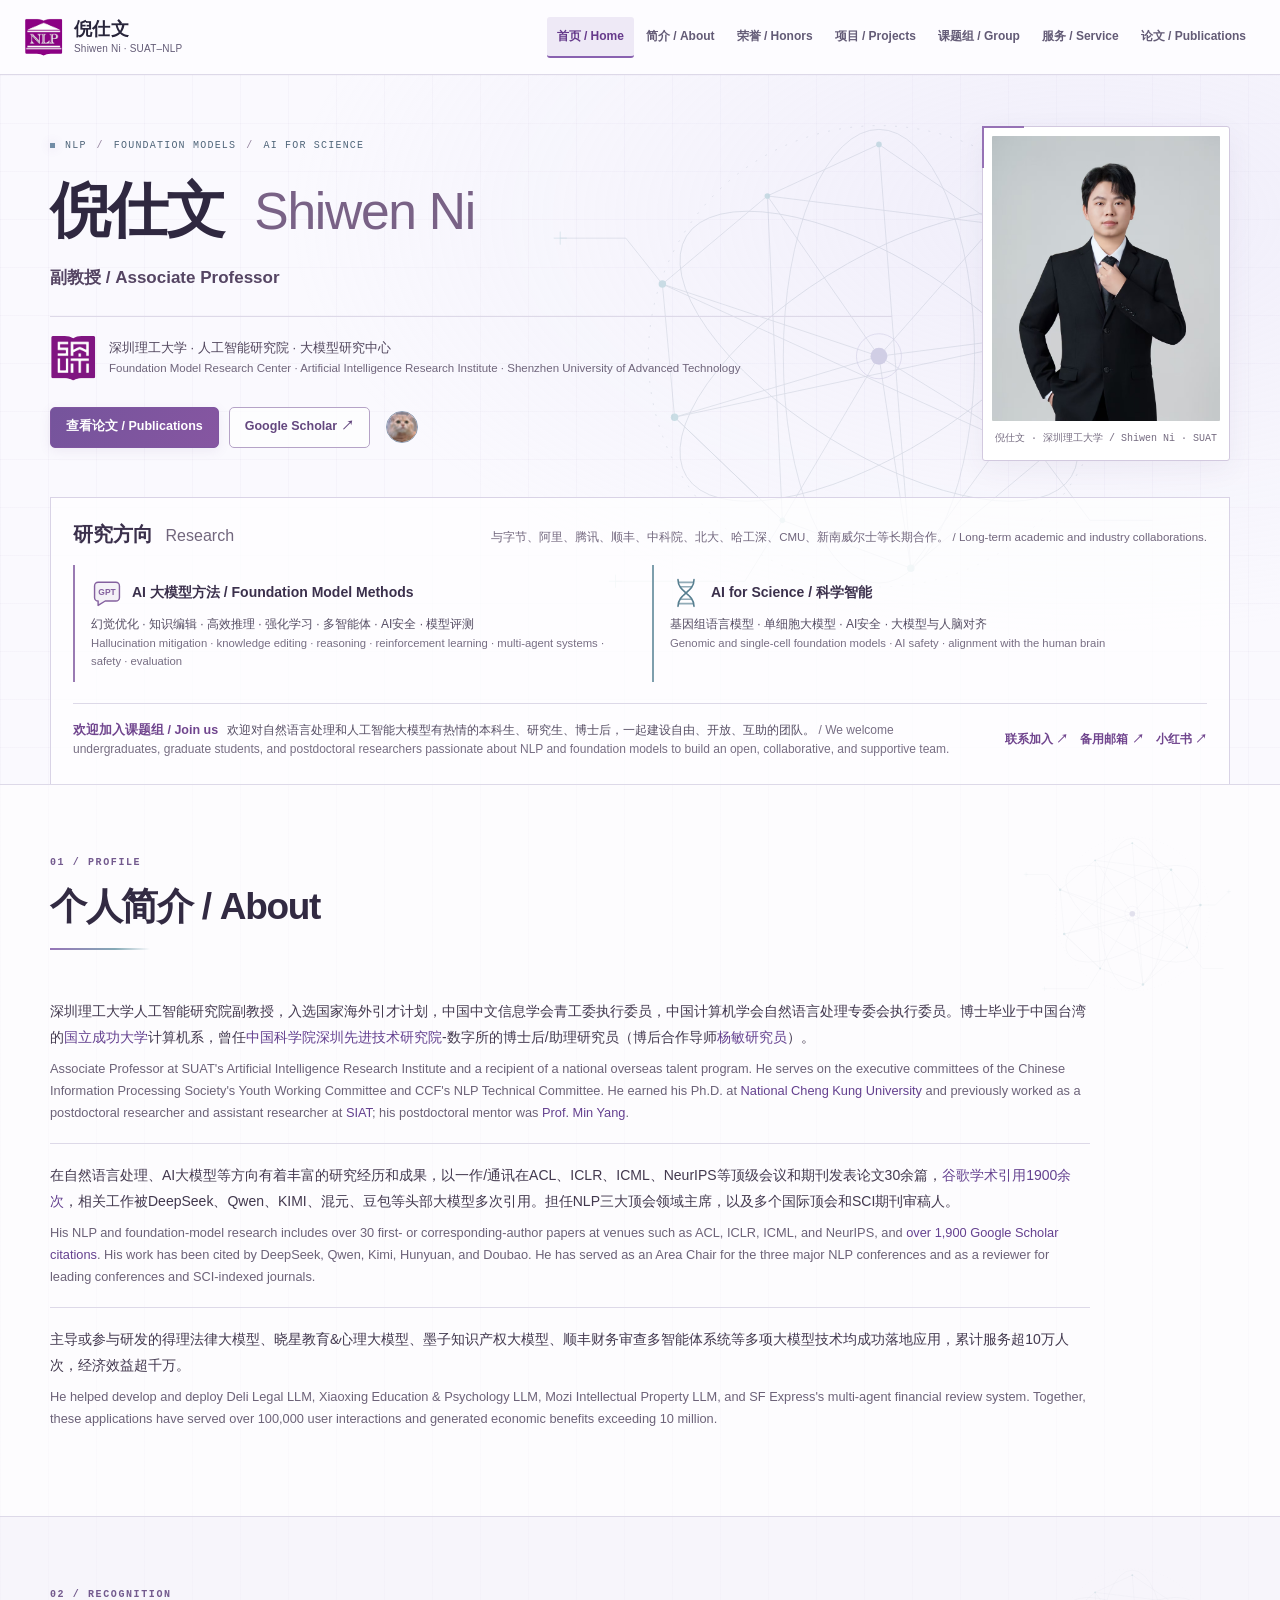
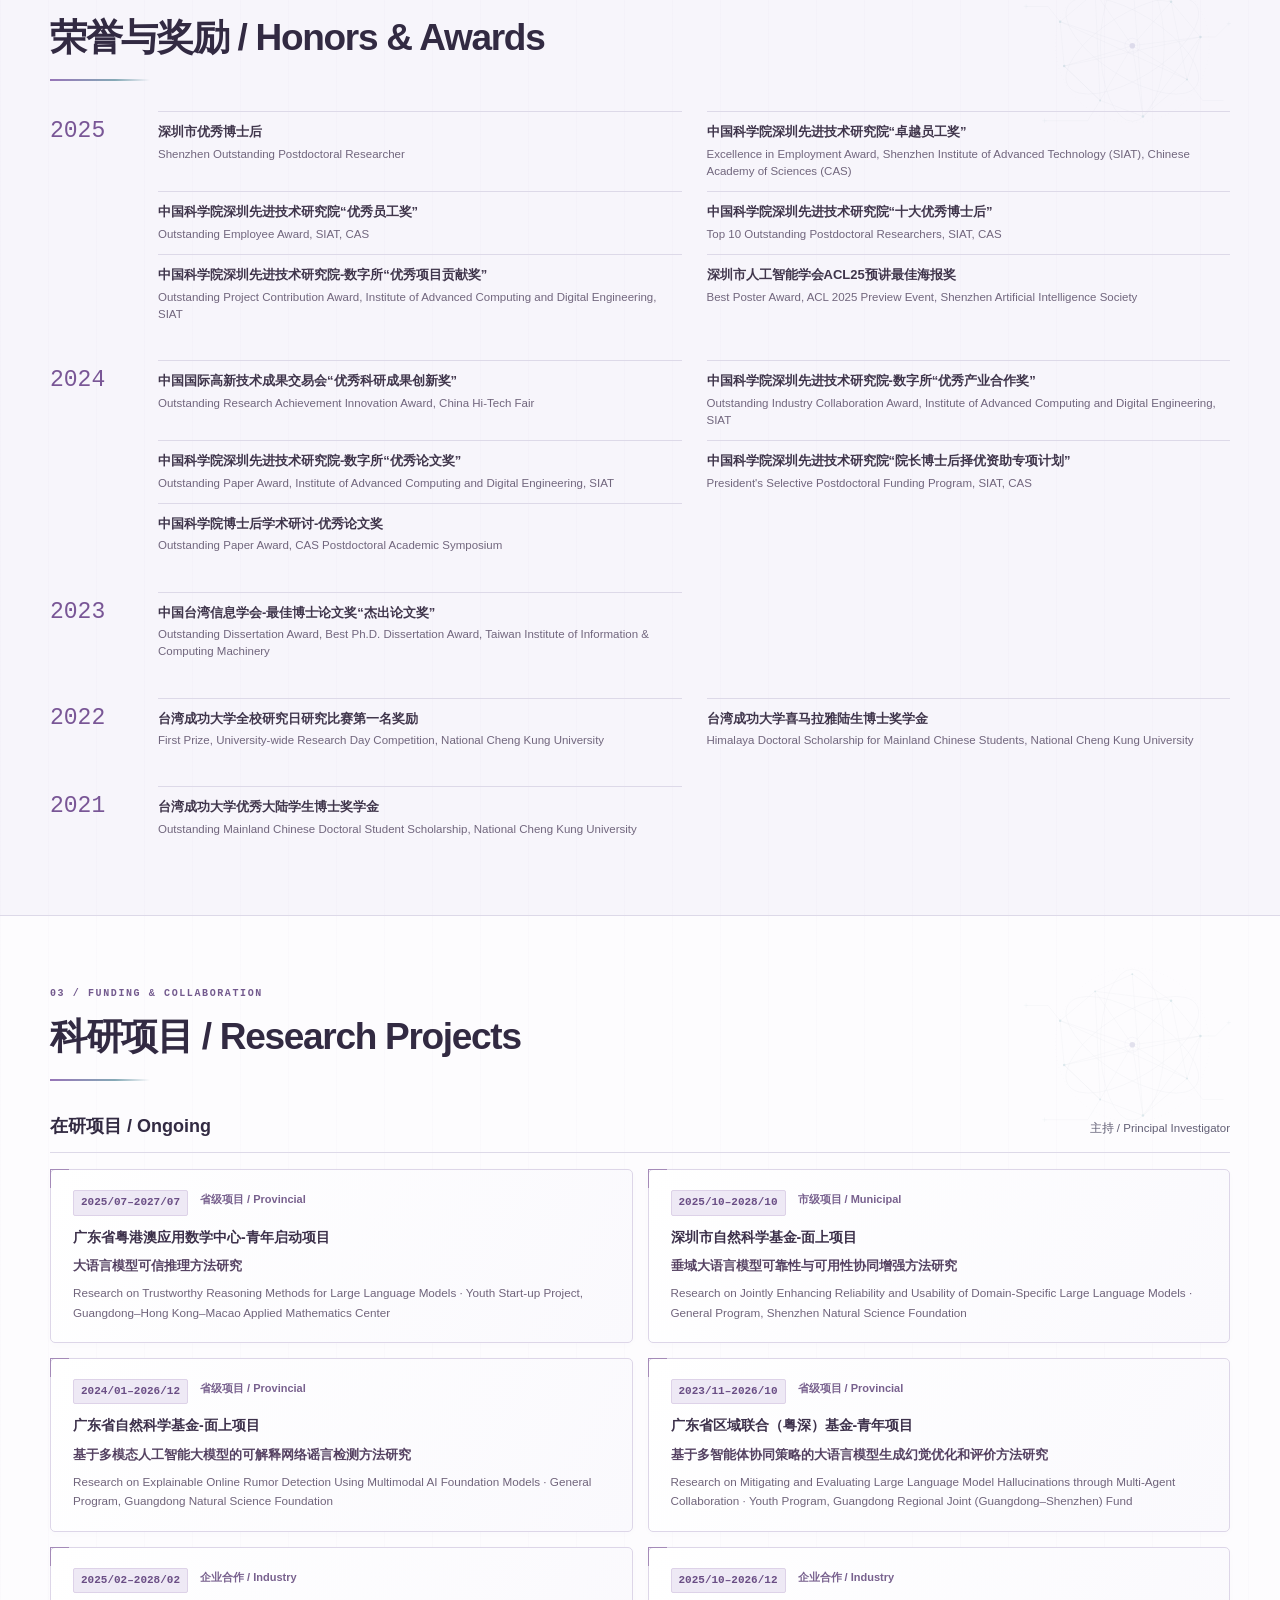
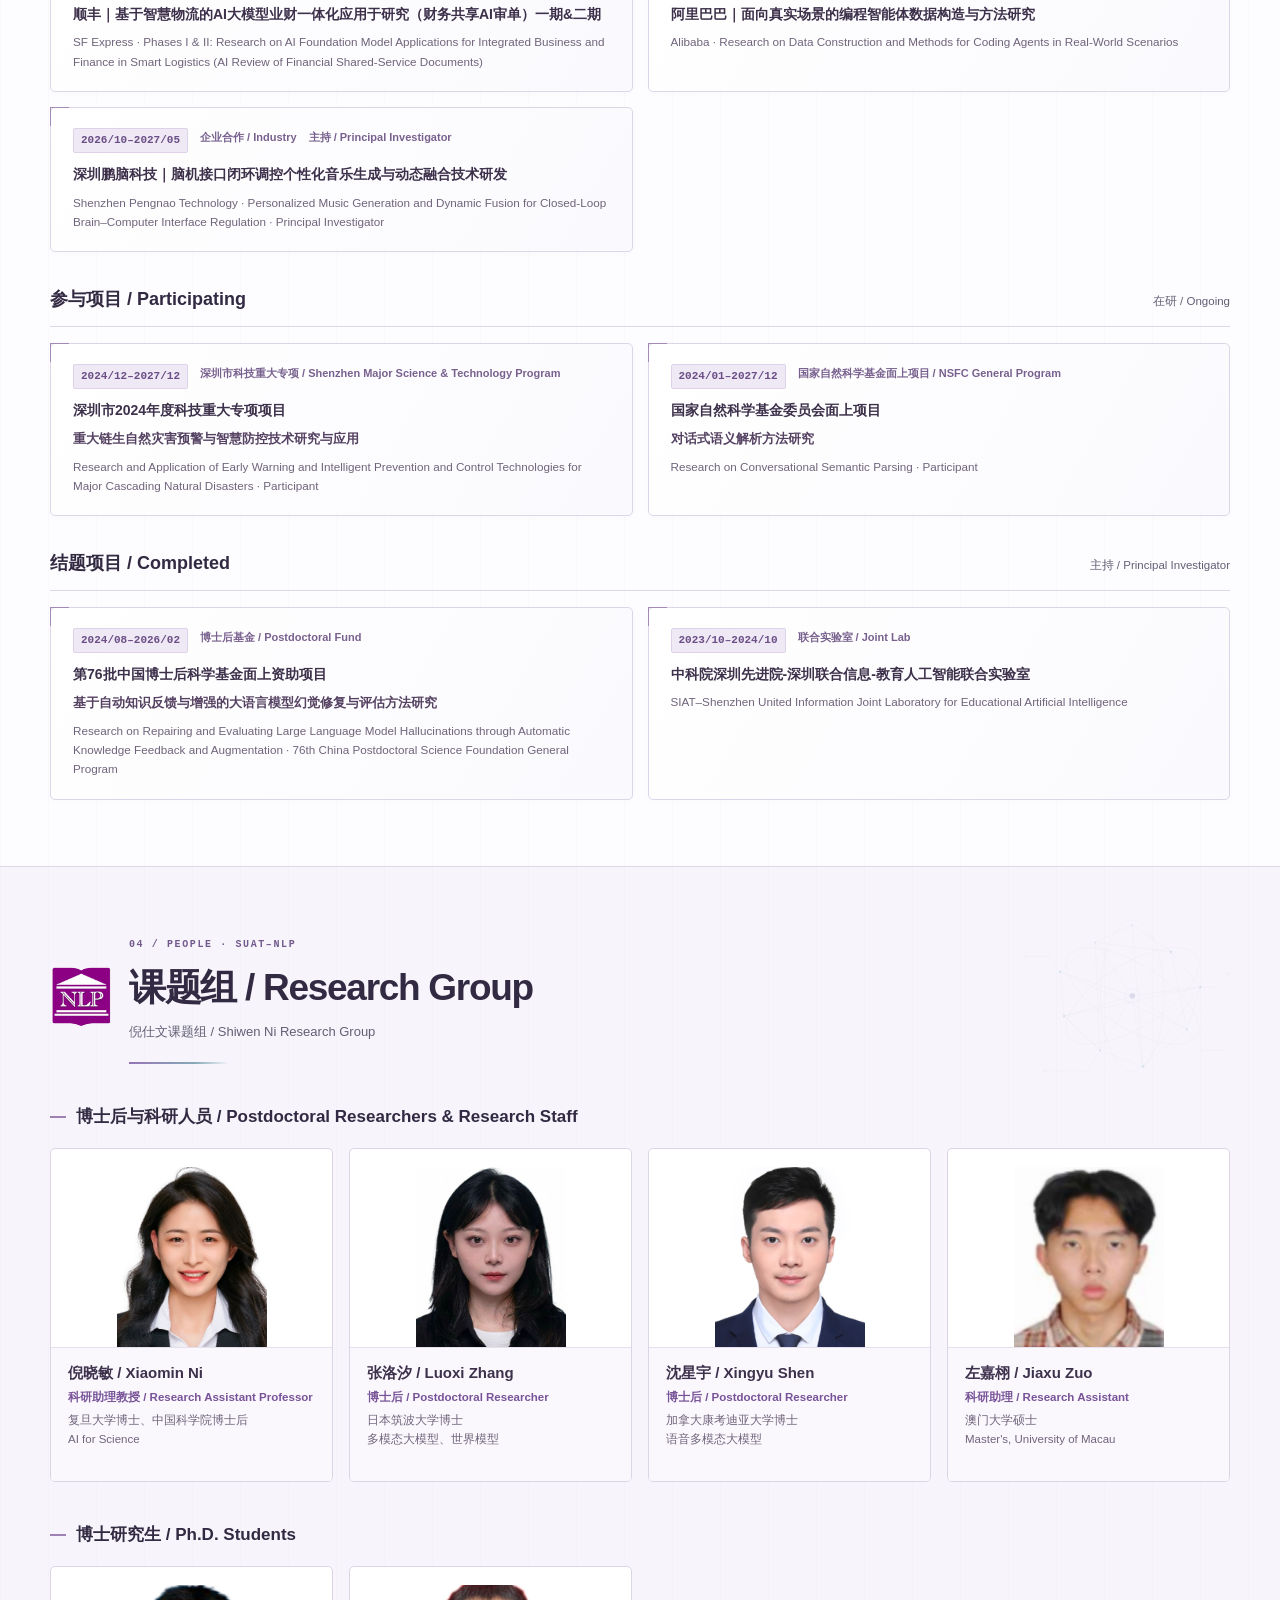
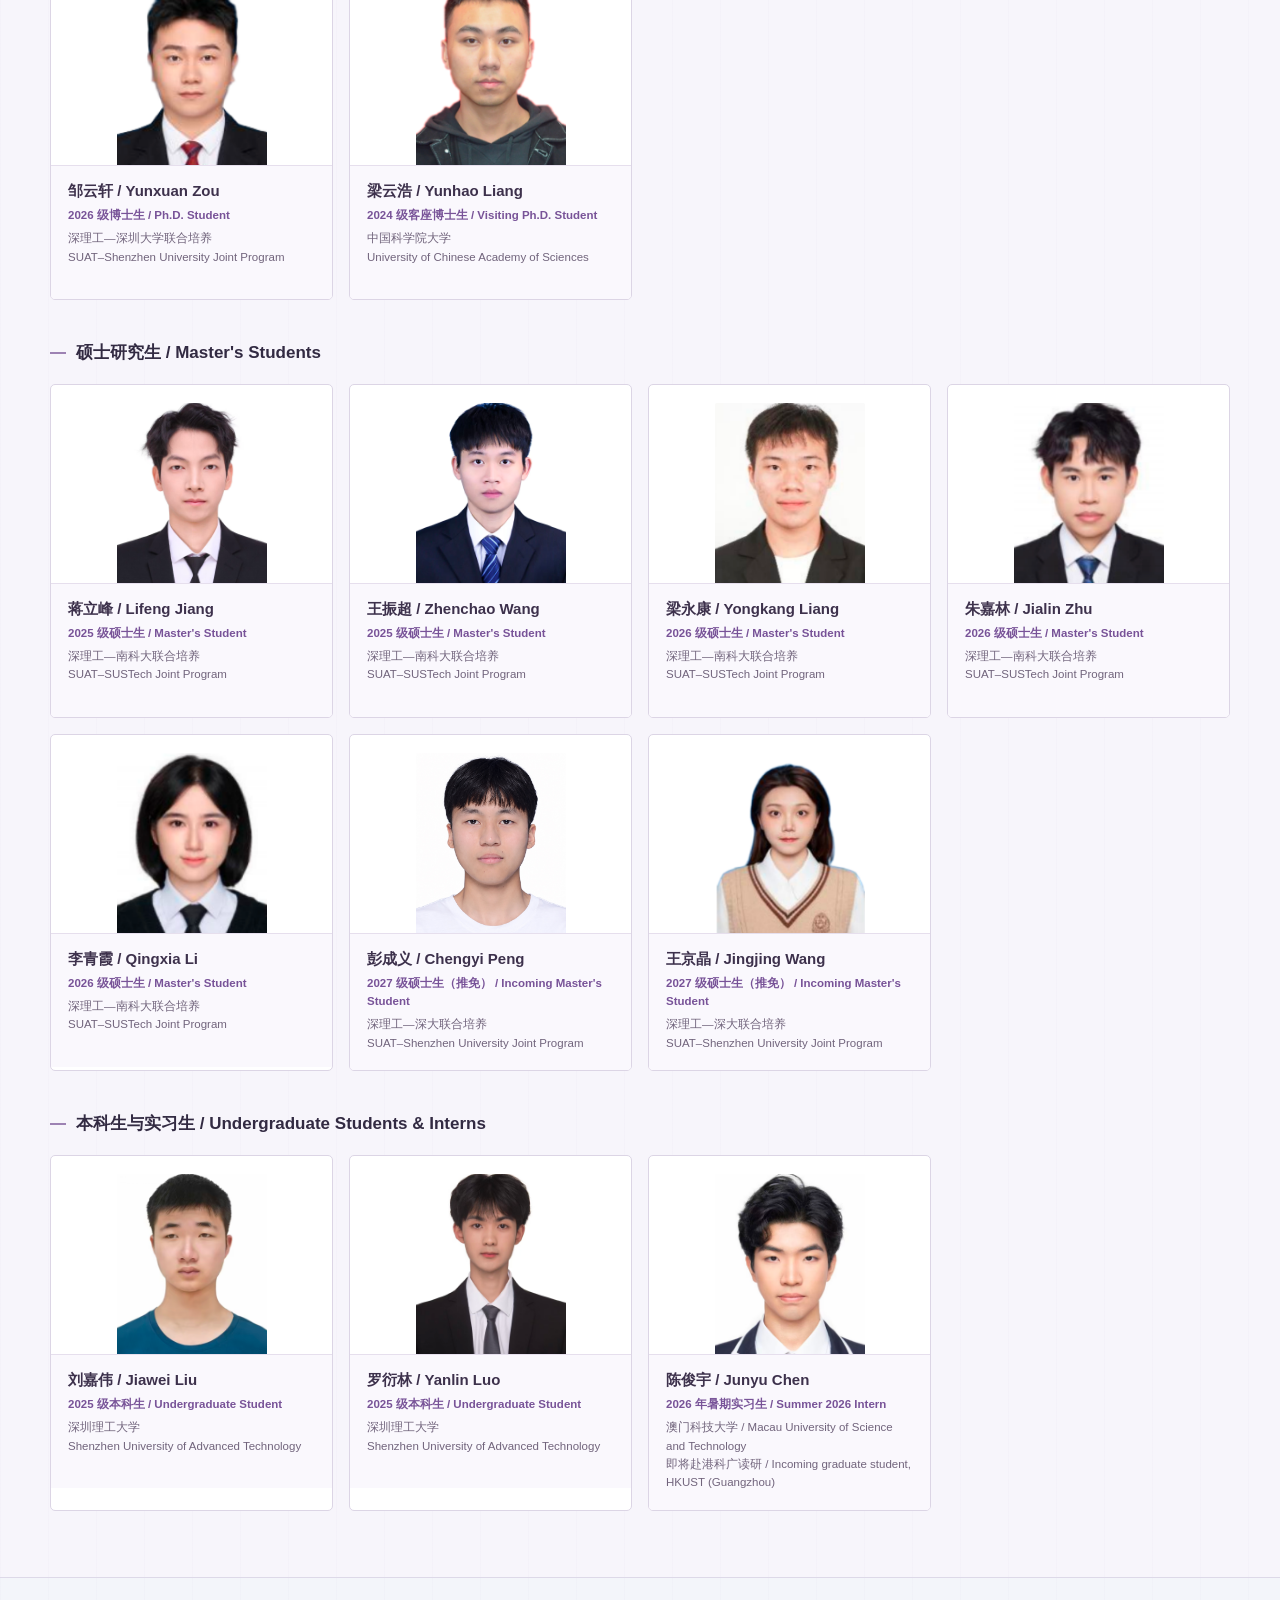
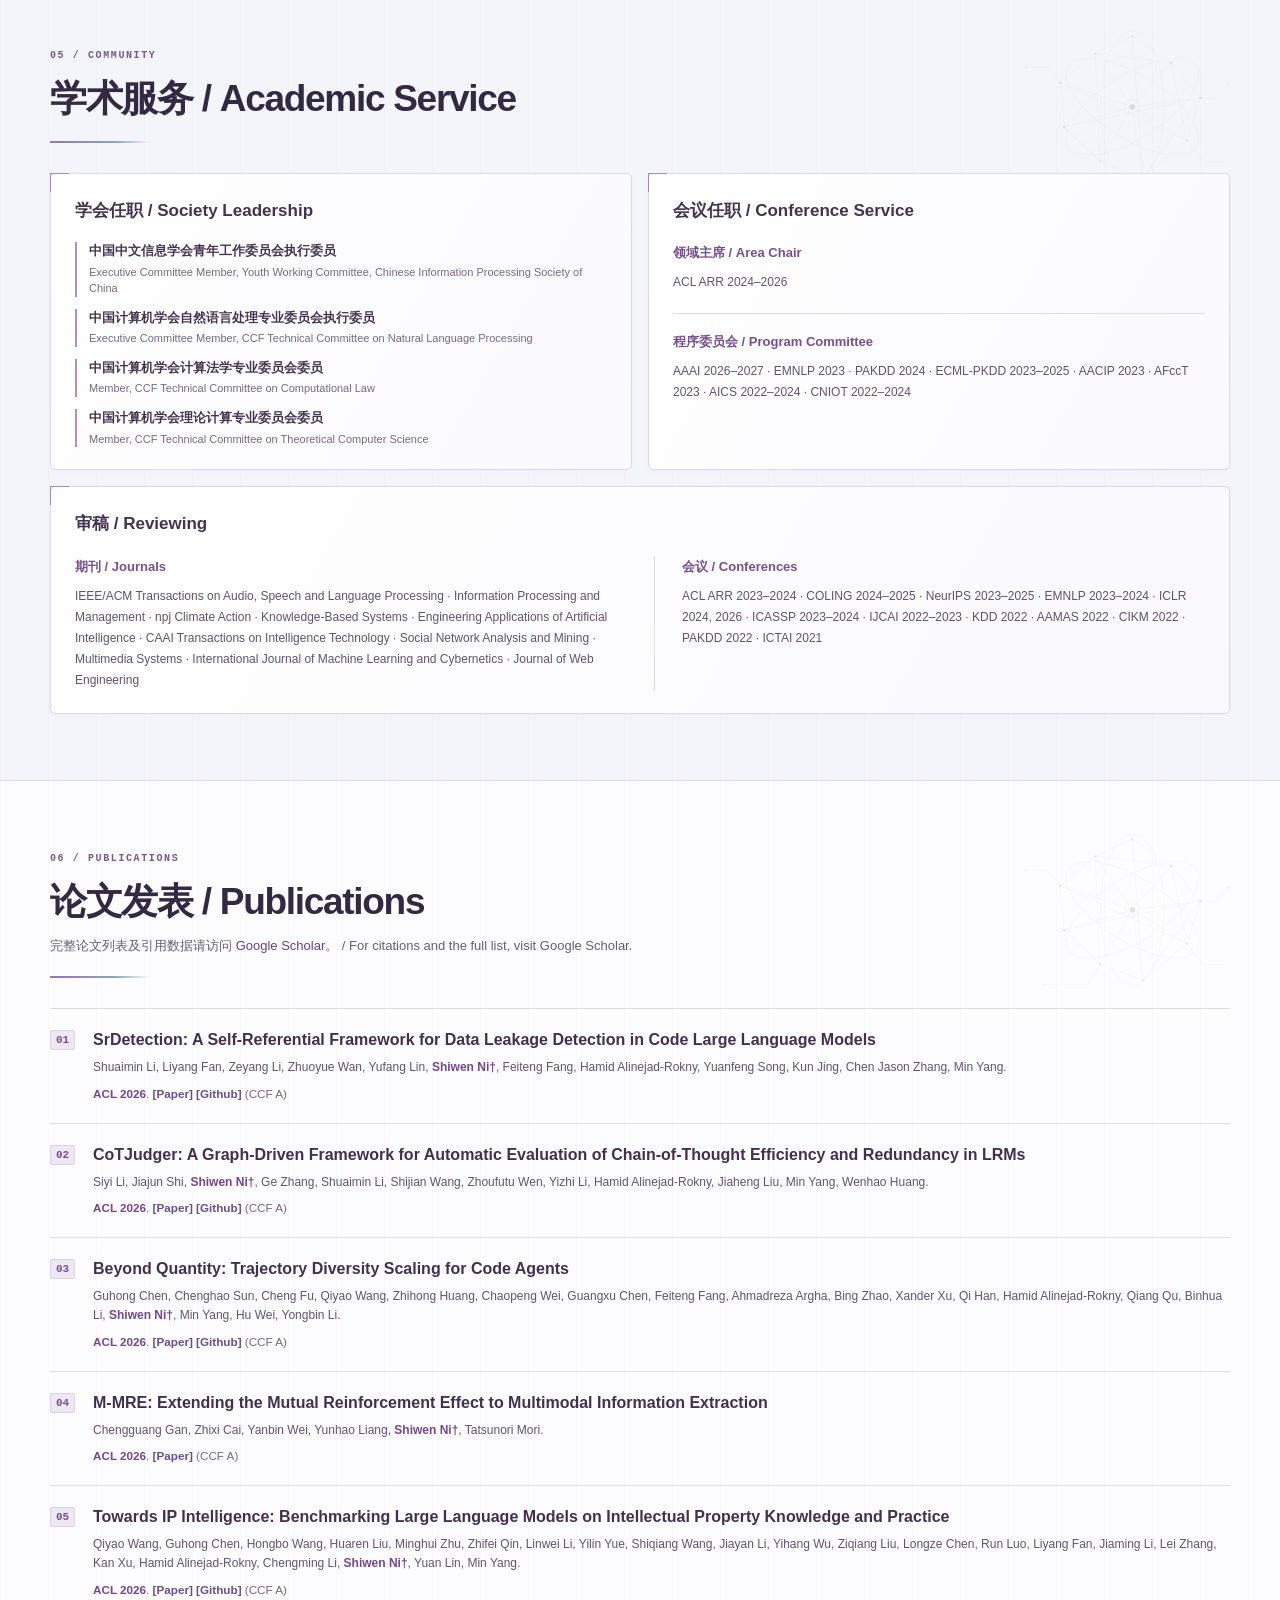
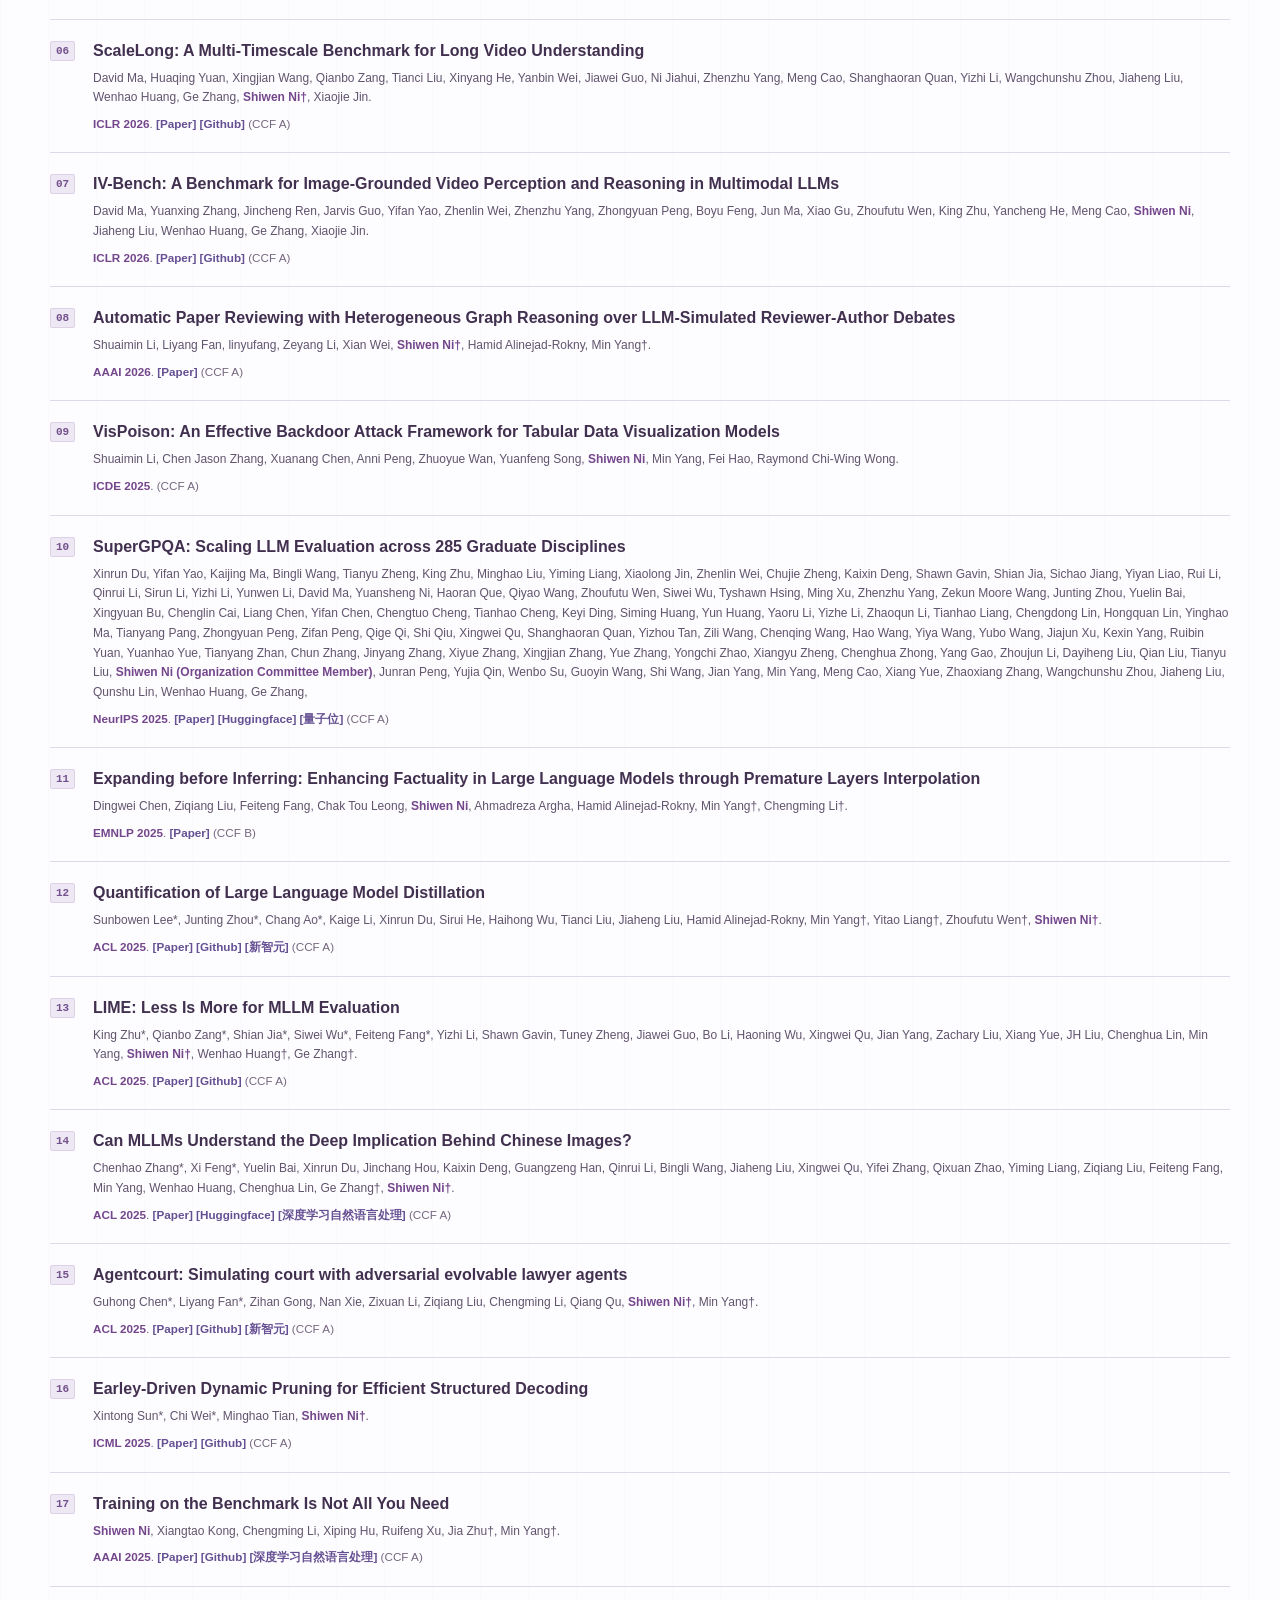
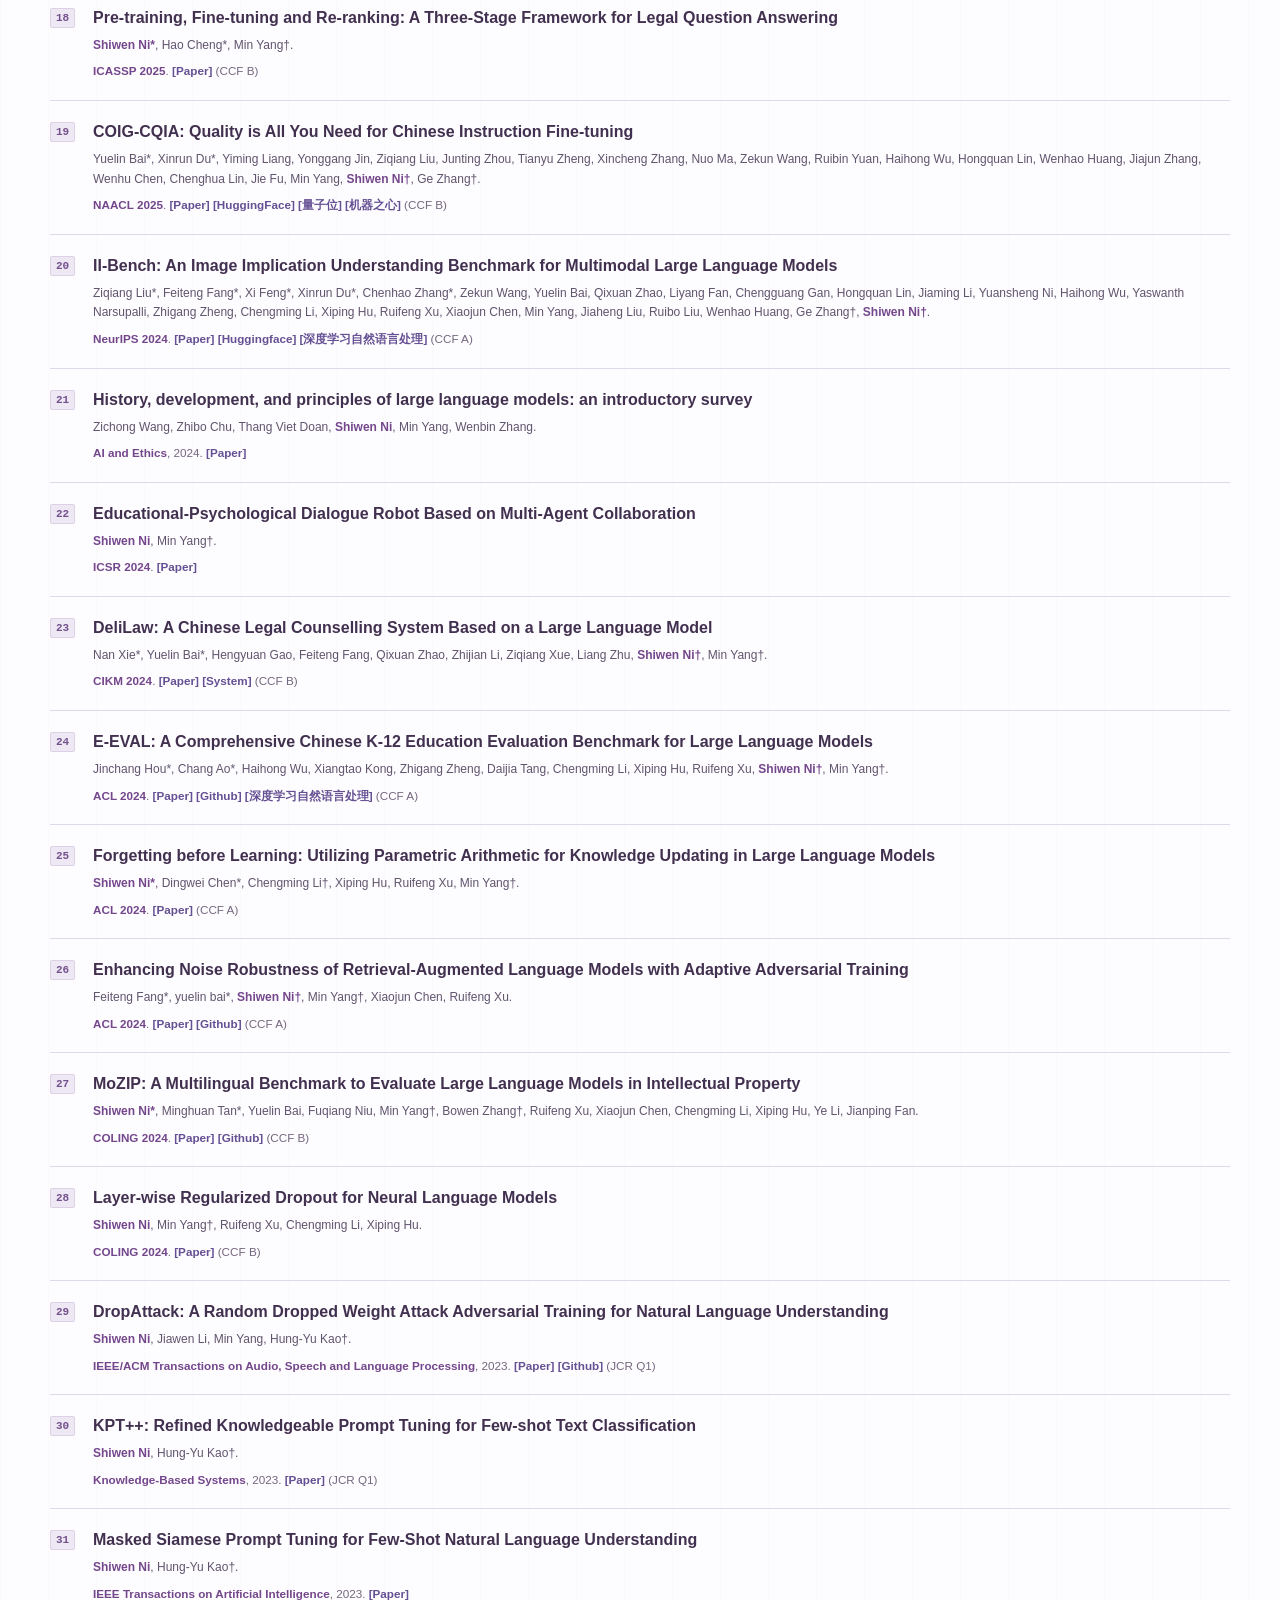
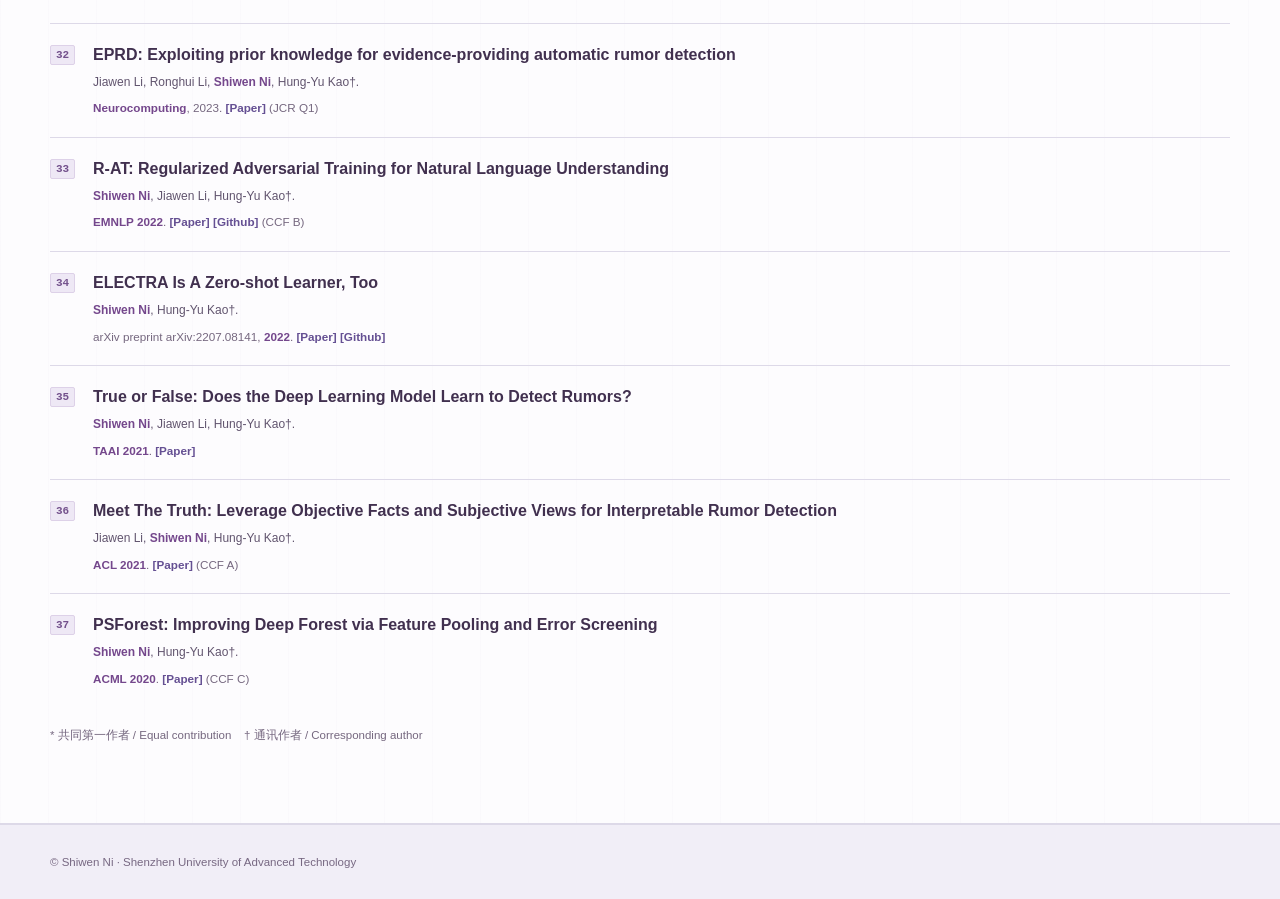
==== commit 56b7d350: "Shorten project partner name to 深圳鹏脑科技" ====
--- a/index.html
+++ b/index.html
@@ -144,7 +144,7 @@
           <article class="project-card"><div class="project-meta"><span>2023/11–2026/10</span><span>省级项目 / Provincial</span></div><h4 lang="zh-CN">广东省区域联合（粤深）基金-青年项目</h4><p class="project-title" lang="zh-CN">基于多智能体协同策略的大语言模型生成幻觉优化和评价方法研究</p><p lang="en">Research on Mitigating and Evaluating Large Language Model Hallucinations through Multi-Agent Collaboration · Youth Program, Guangdong Regional Joint (Guangdong–Shenzhen) Fund</p></article>
           <article class="project-card"><div class="project-meta"><span>2025/02–2028/02</span><span>企业合作 / Industry</span></div><h4 lang="zh-CN">顺丰｜基于智慧物流的AI大模型业财一体化应用于研究（财务共享AI审单）一期&amp;二期</h4><p lang="en">SF Express · Phases I &amp; II: Research on AI Foundation Model Applications for Integrated Business and Finance in Smart Logistics (AI Review of Financial Shared-Service Documents)</p></article>
           <article class="project-card"><div class="project-meta"><span>2025/10–2026/12</span><span>企业合作 / Industry</span></div><h4 lang="zh-CN">阿里巴巴｜面向真实场景的编程智能体数据构造与方法研究</h4><p lang="en">Alibaba · Research on Data Construction and Methods for Coding Agents in Real-World Scenarios</p></article>
-          <article class="project-card"><div class="project-meta"><span>2026/10–2027/05</span><span>企业合作 / Industry</span><span>主持 / Principal Investigator</span></div><h4 lang="zh-CN">深圳鹏脑科技有限公司｜脑机接口闭环调控个性化音乐生成与动态融合技术研发</h4><p lang="en">Shenzhen Pengnao Technology · Personalized Music Generation and Dynamic Fusion for Closed-Loop Brain–Computer Interface Regulation · Principal Investigator</p></article>
+          <article class="project-card"><div class="project-meta"><span>2026/10–2027/05</span><span>企业合作 / Industry</span><span>主持 / Principal Investigator</span></div><h4 lang="zh-CN">深圳鹏脑科技｜脑机接口闭环调控个性化音乐生成与动态融合技术研发</h4><p lang="en">Shenzhen Pengnao Technology · Personalized Music Generation and Dynamic Fusion for Closed-Loop Brain–Computer Interface Regulation · Principal Investigator</p></article>
         </div>
         <div class="project-heading"><h3>参与项目 / Participating</h3><span>在研 / Ongoing</span></div>
         <div class="project-grid">
